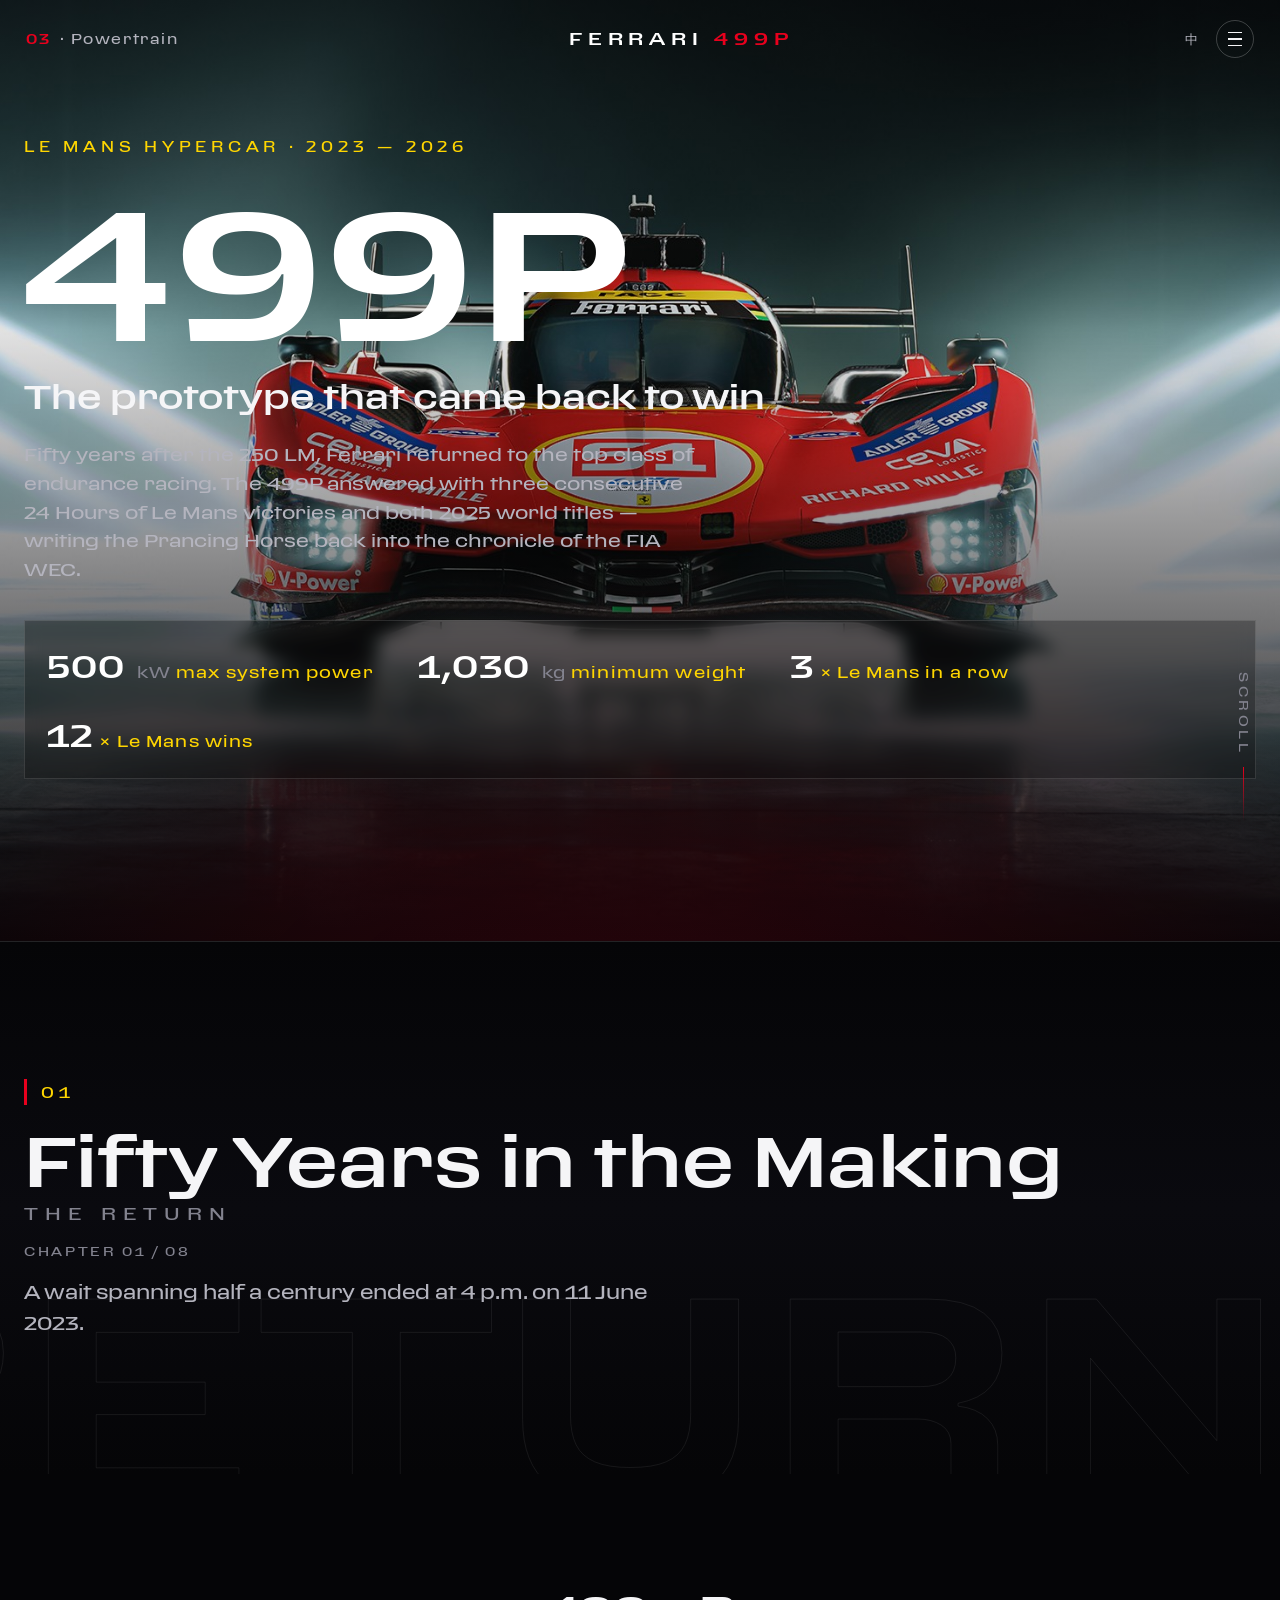
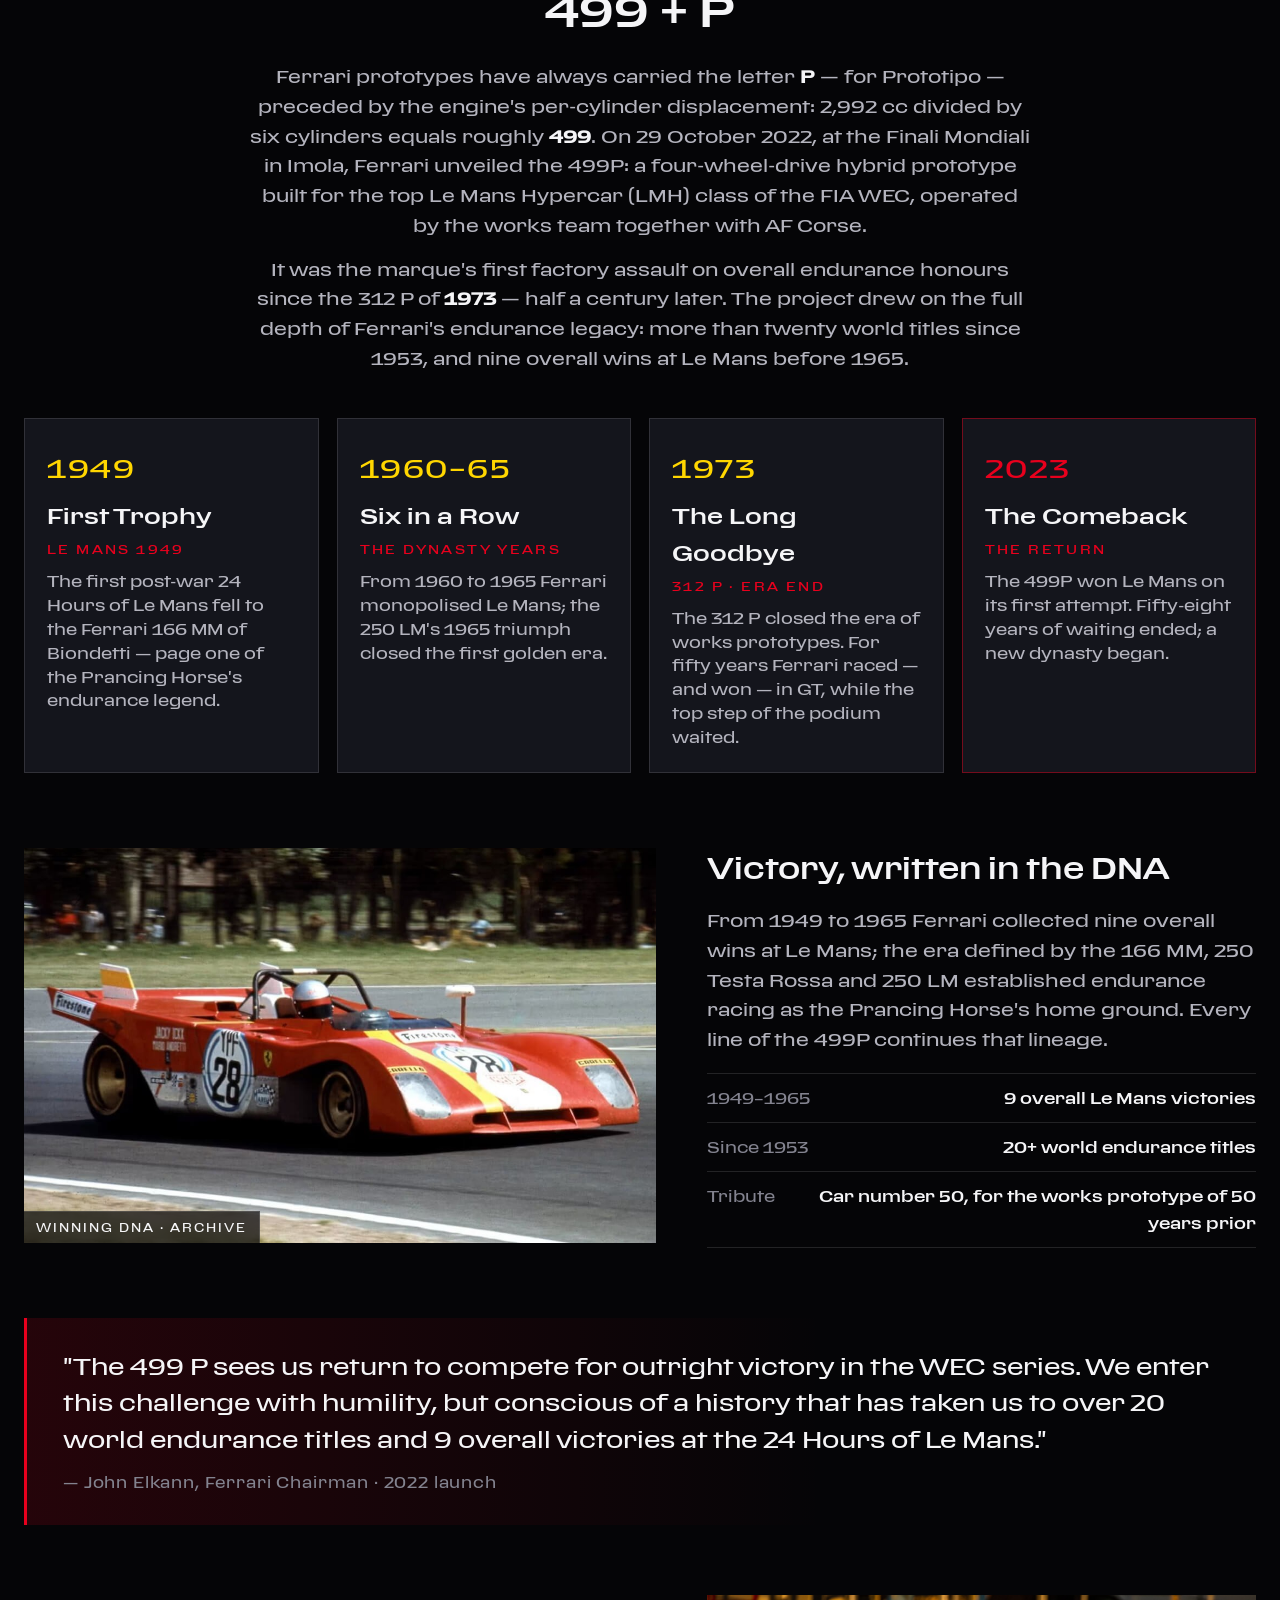
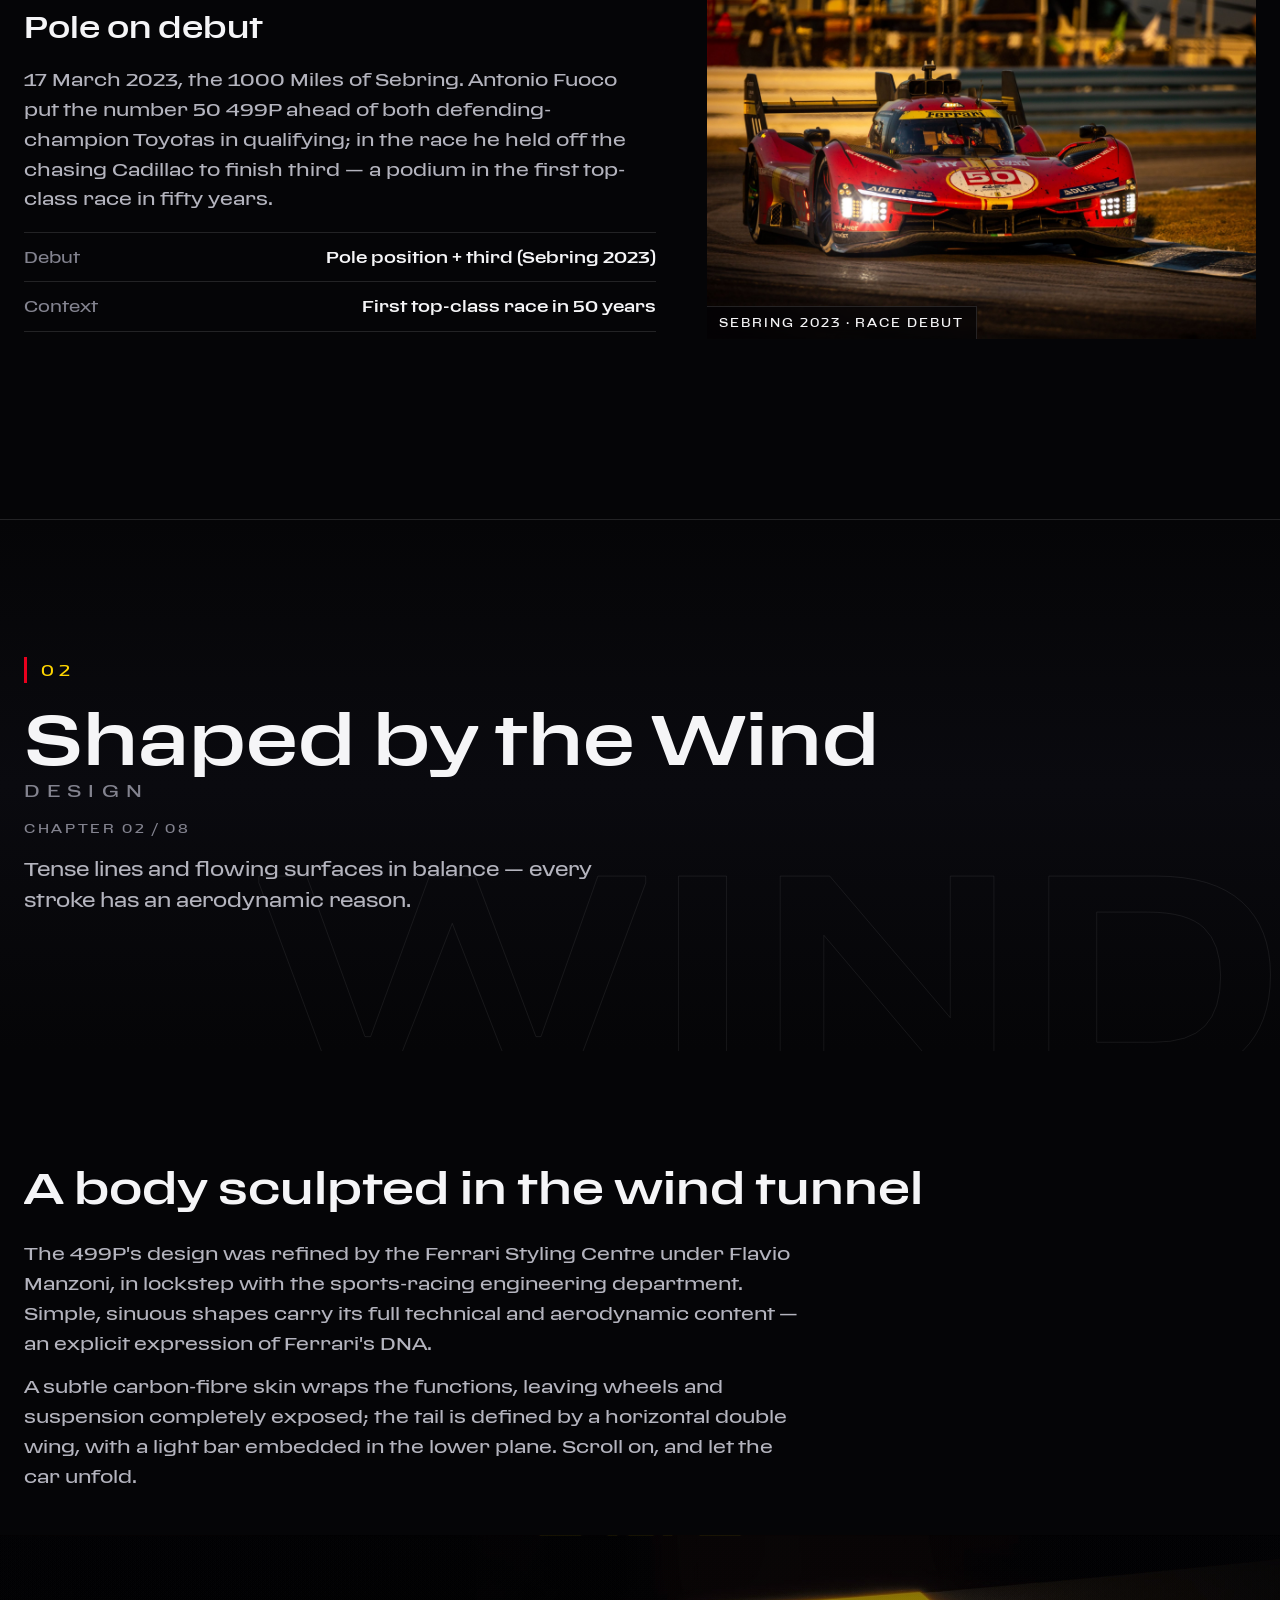
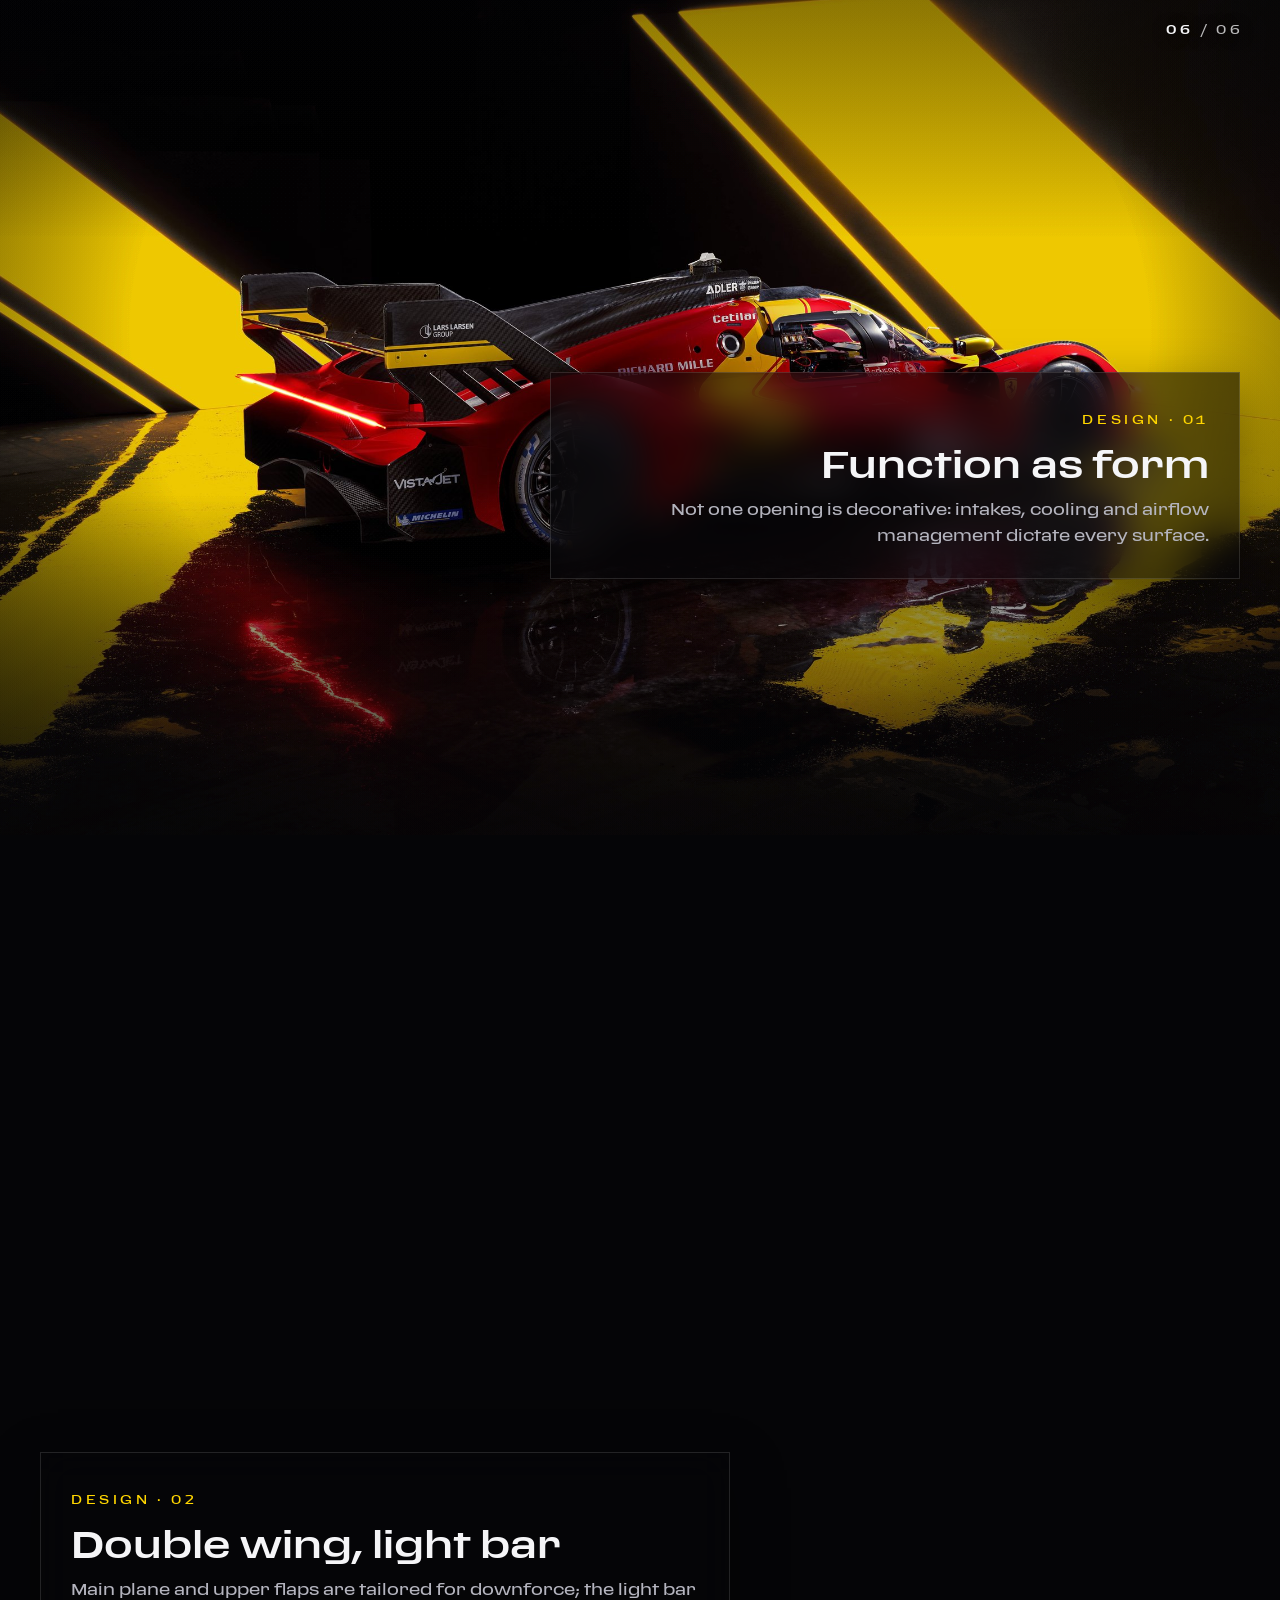
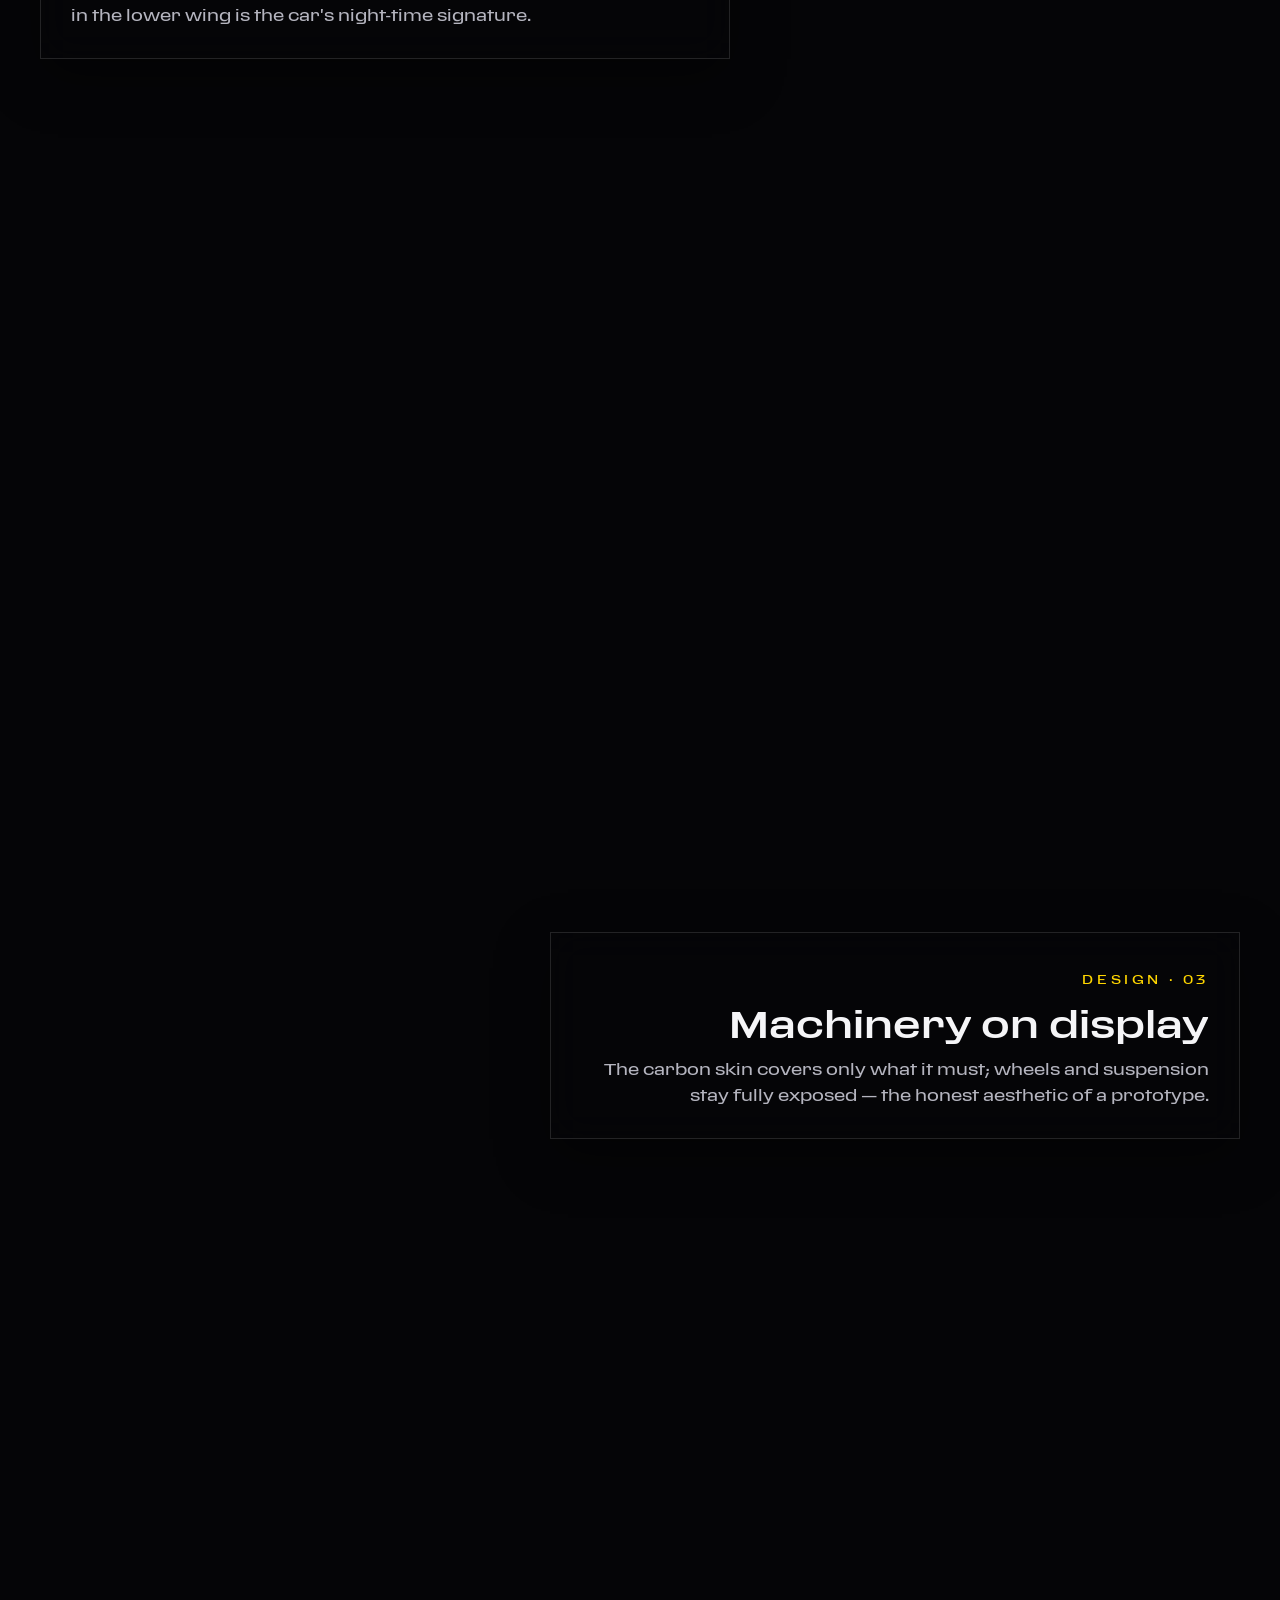
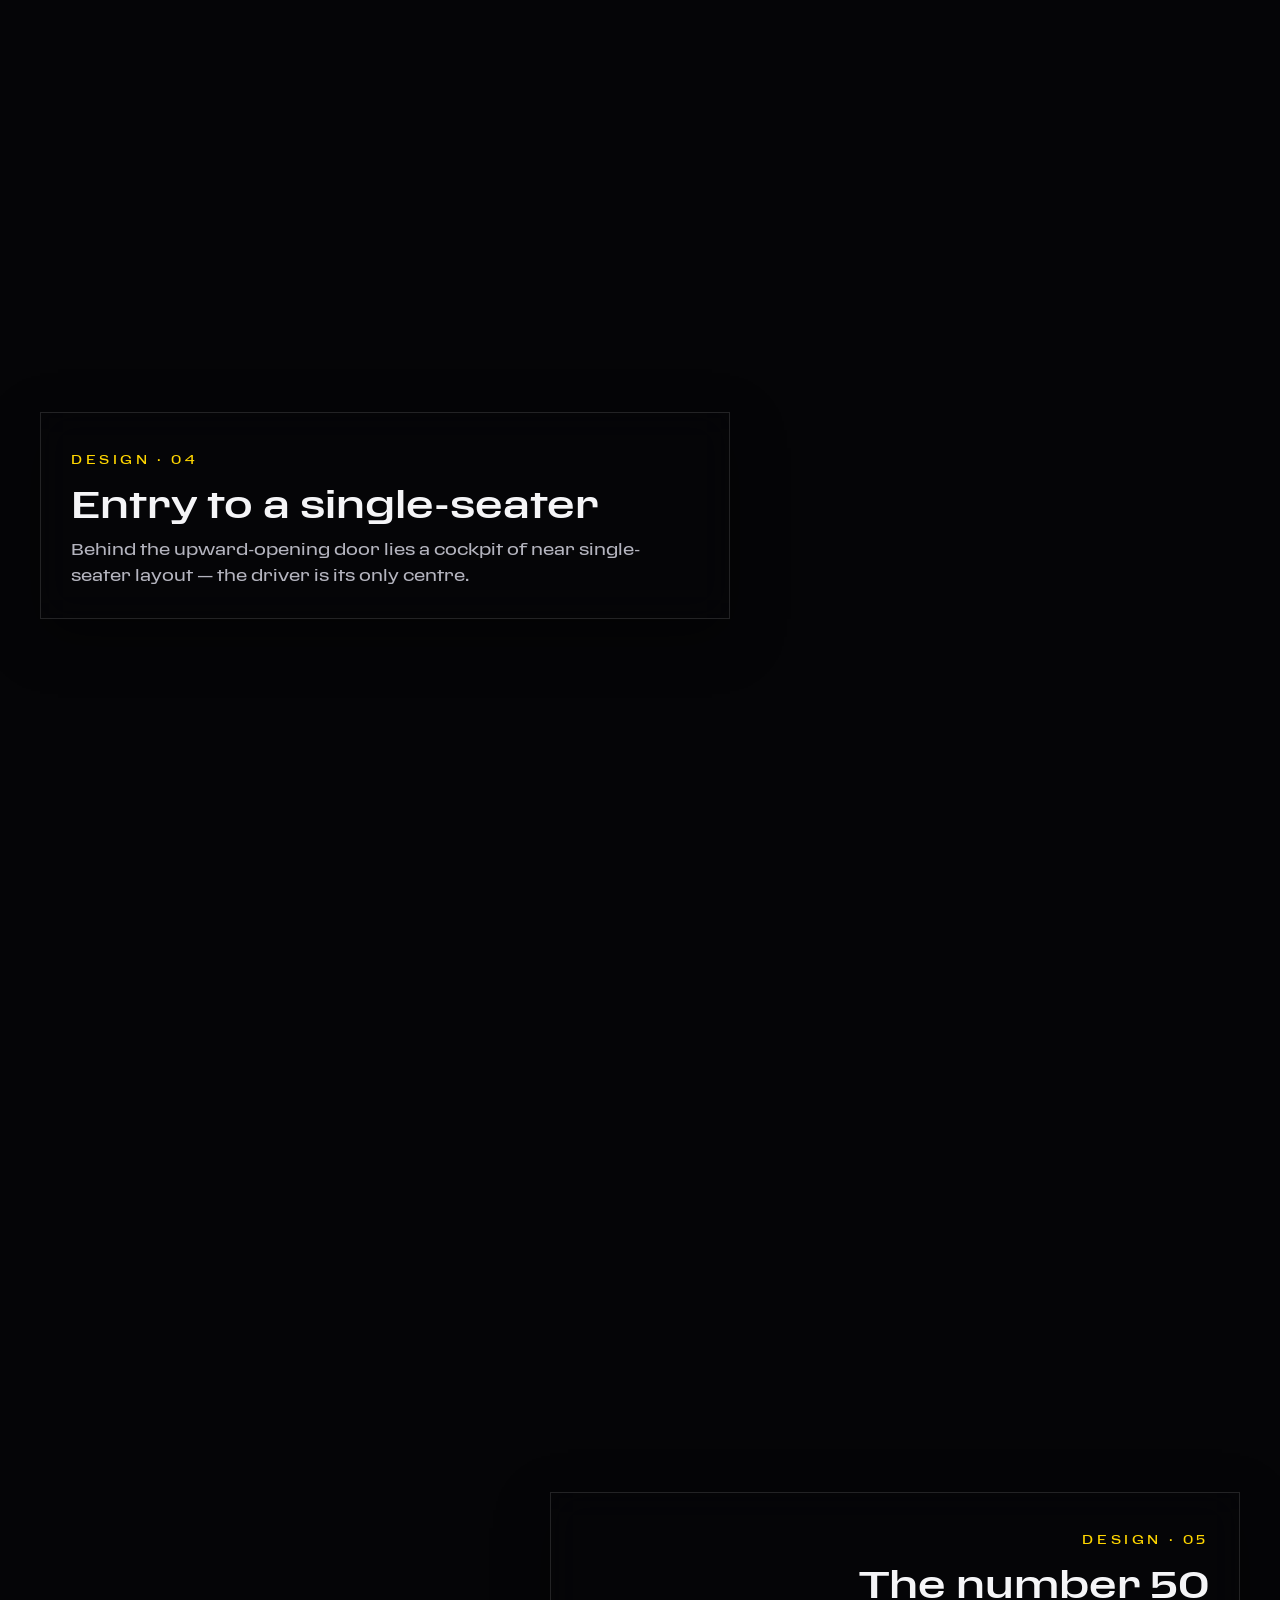
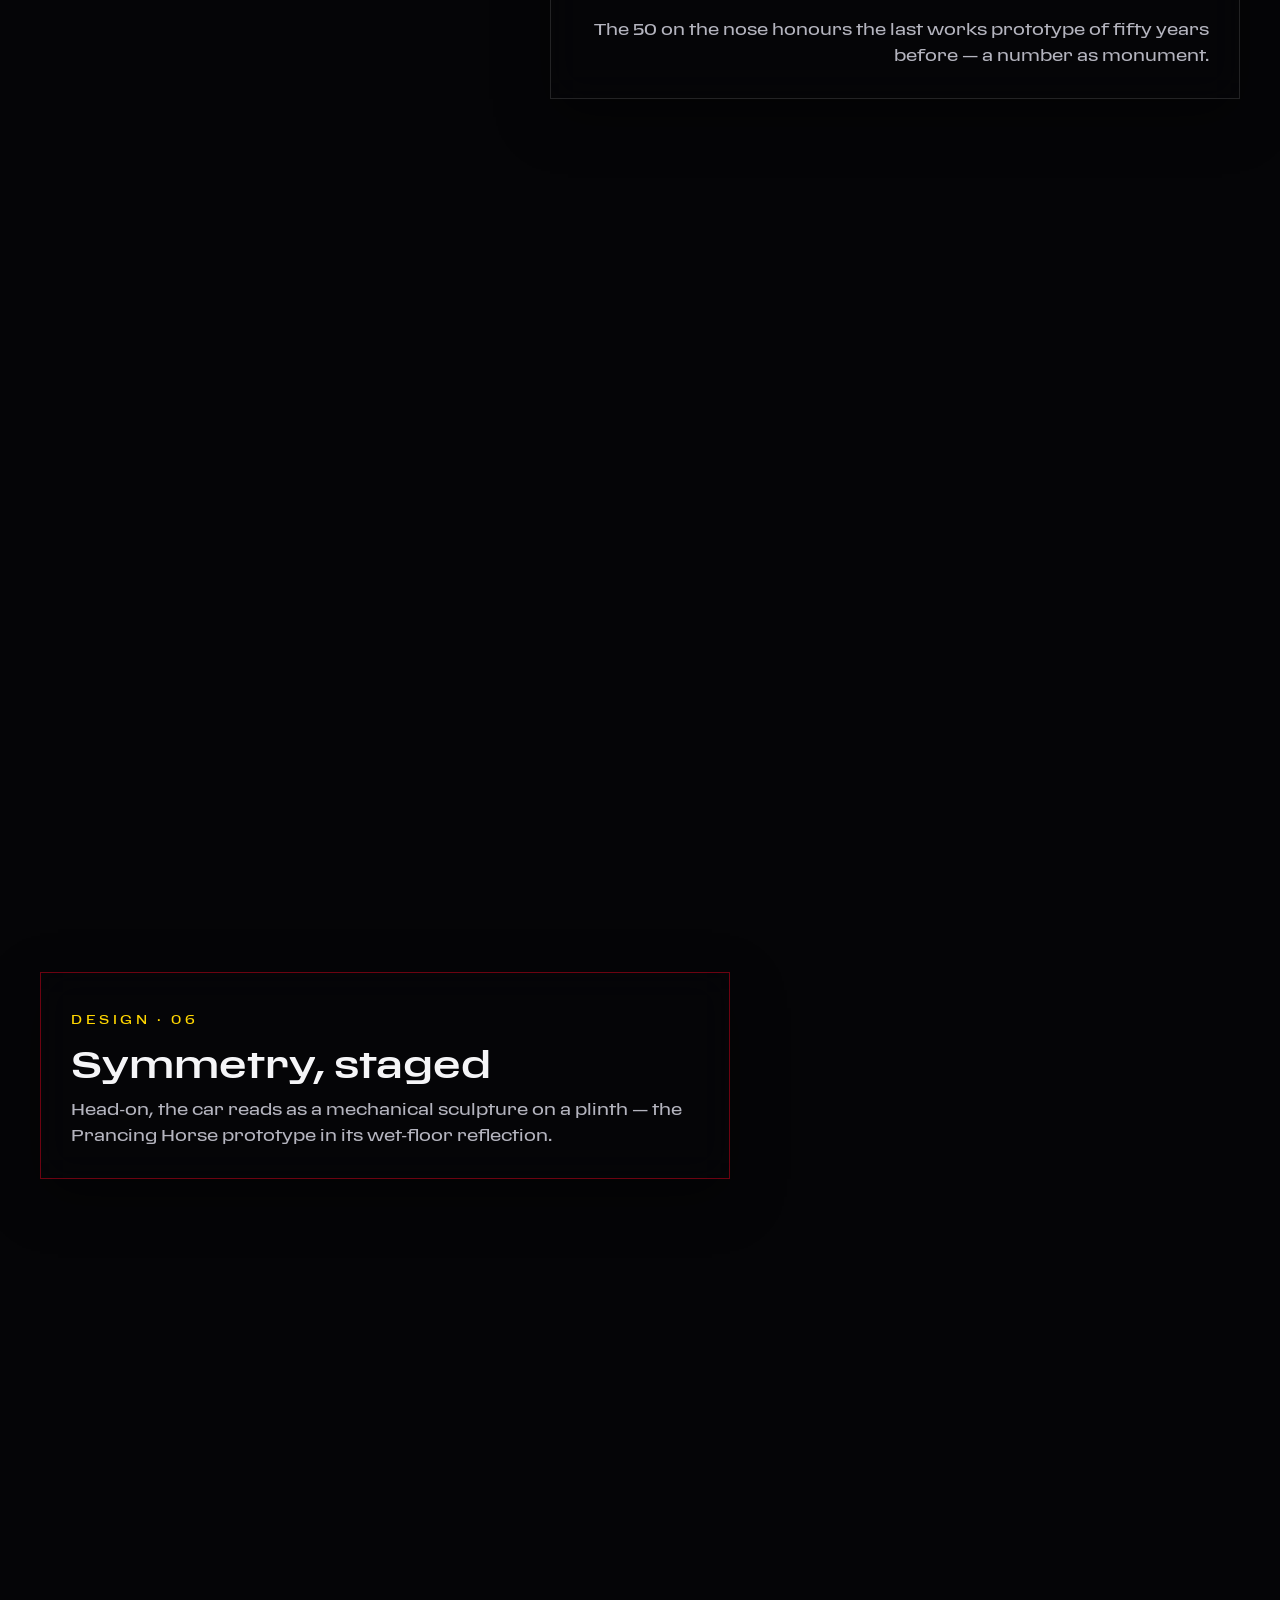
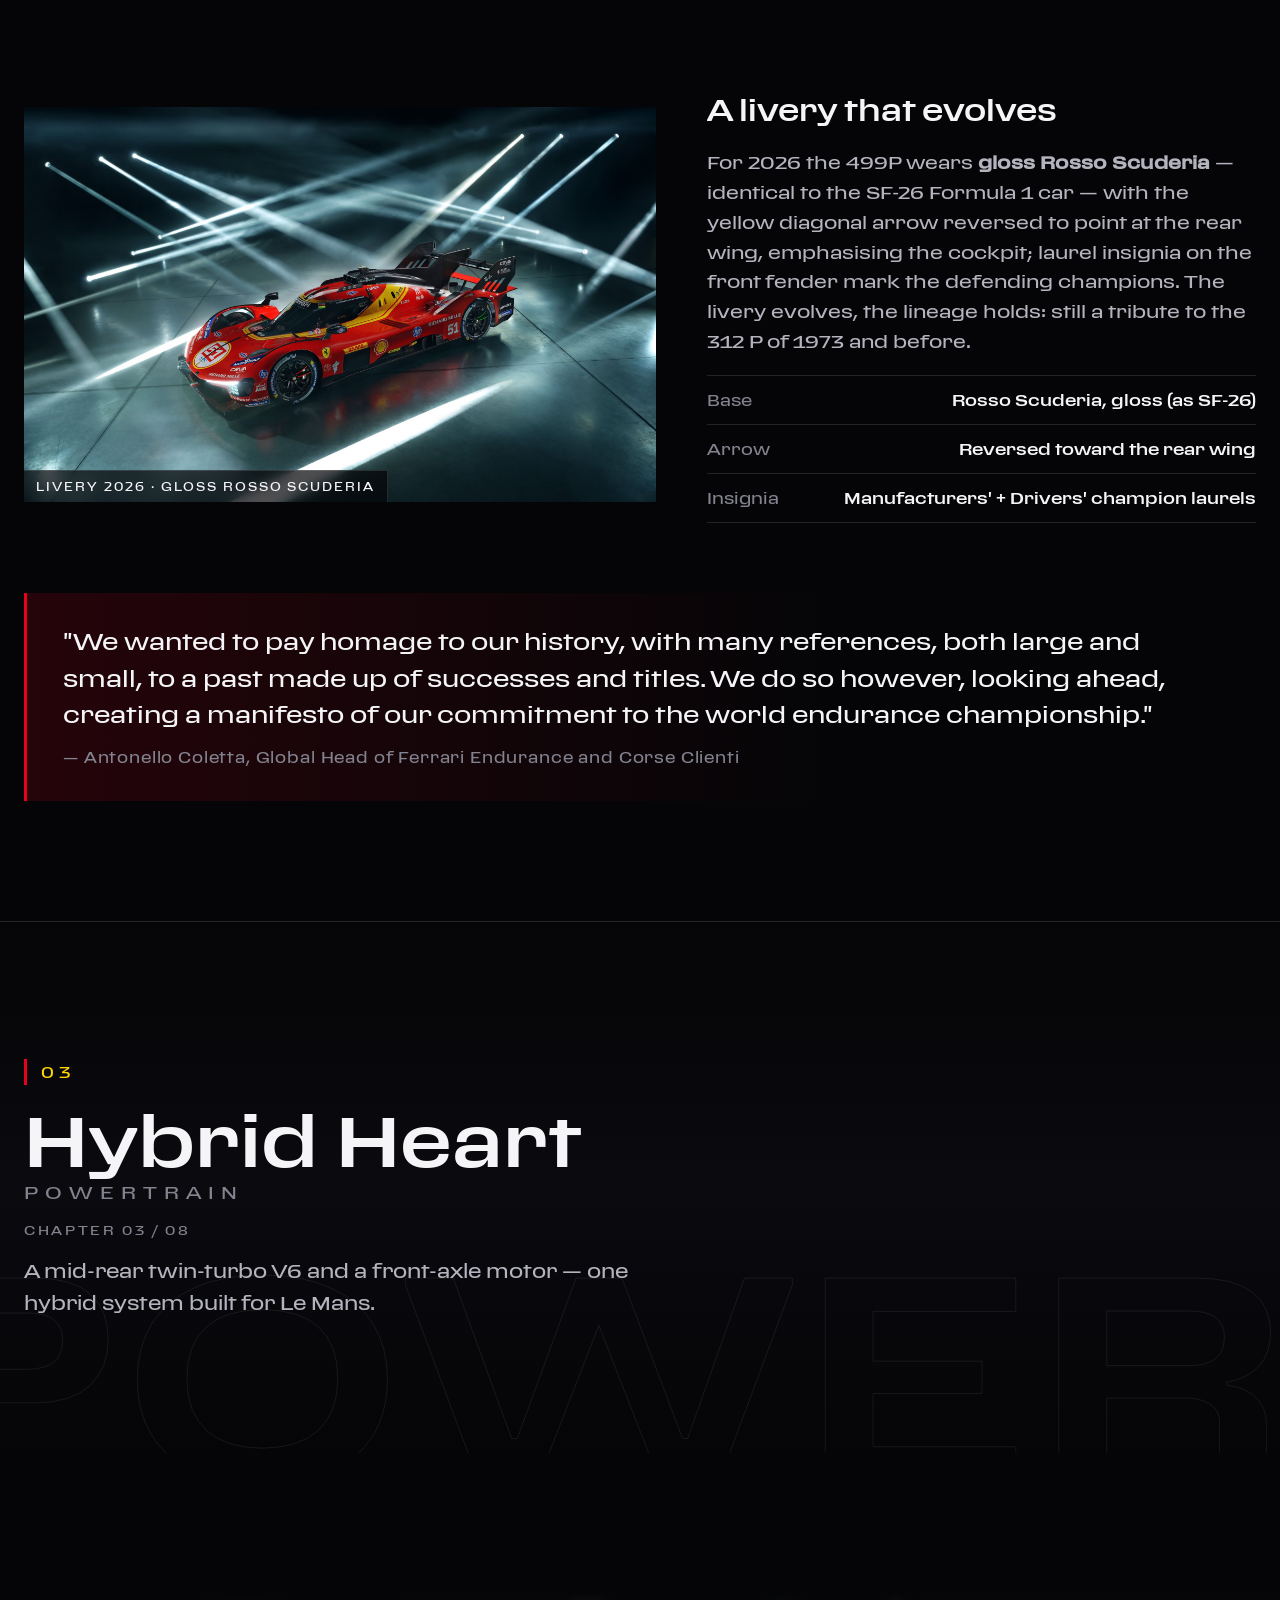
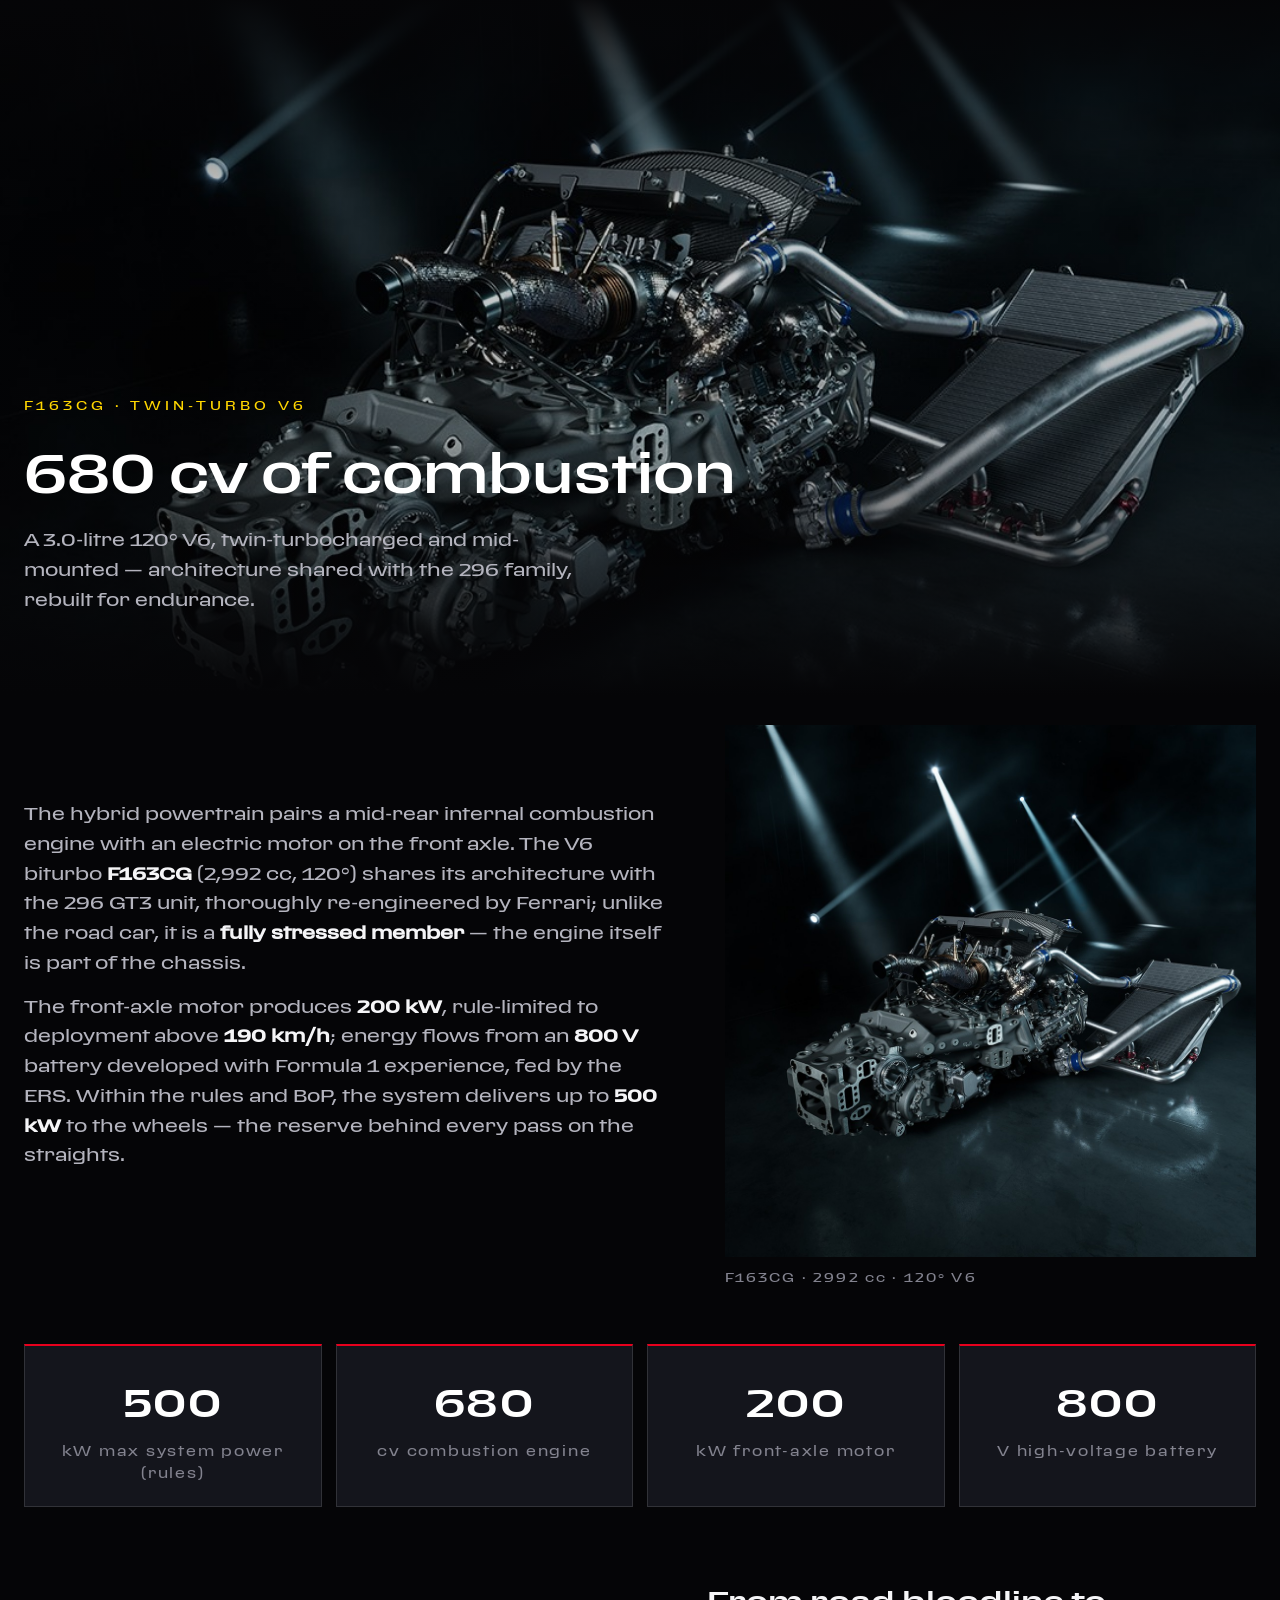
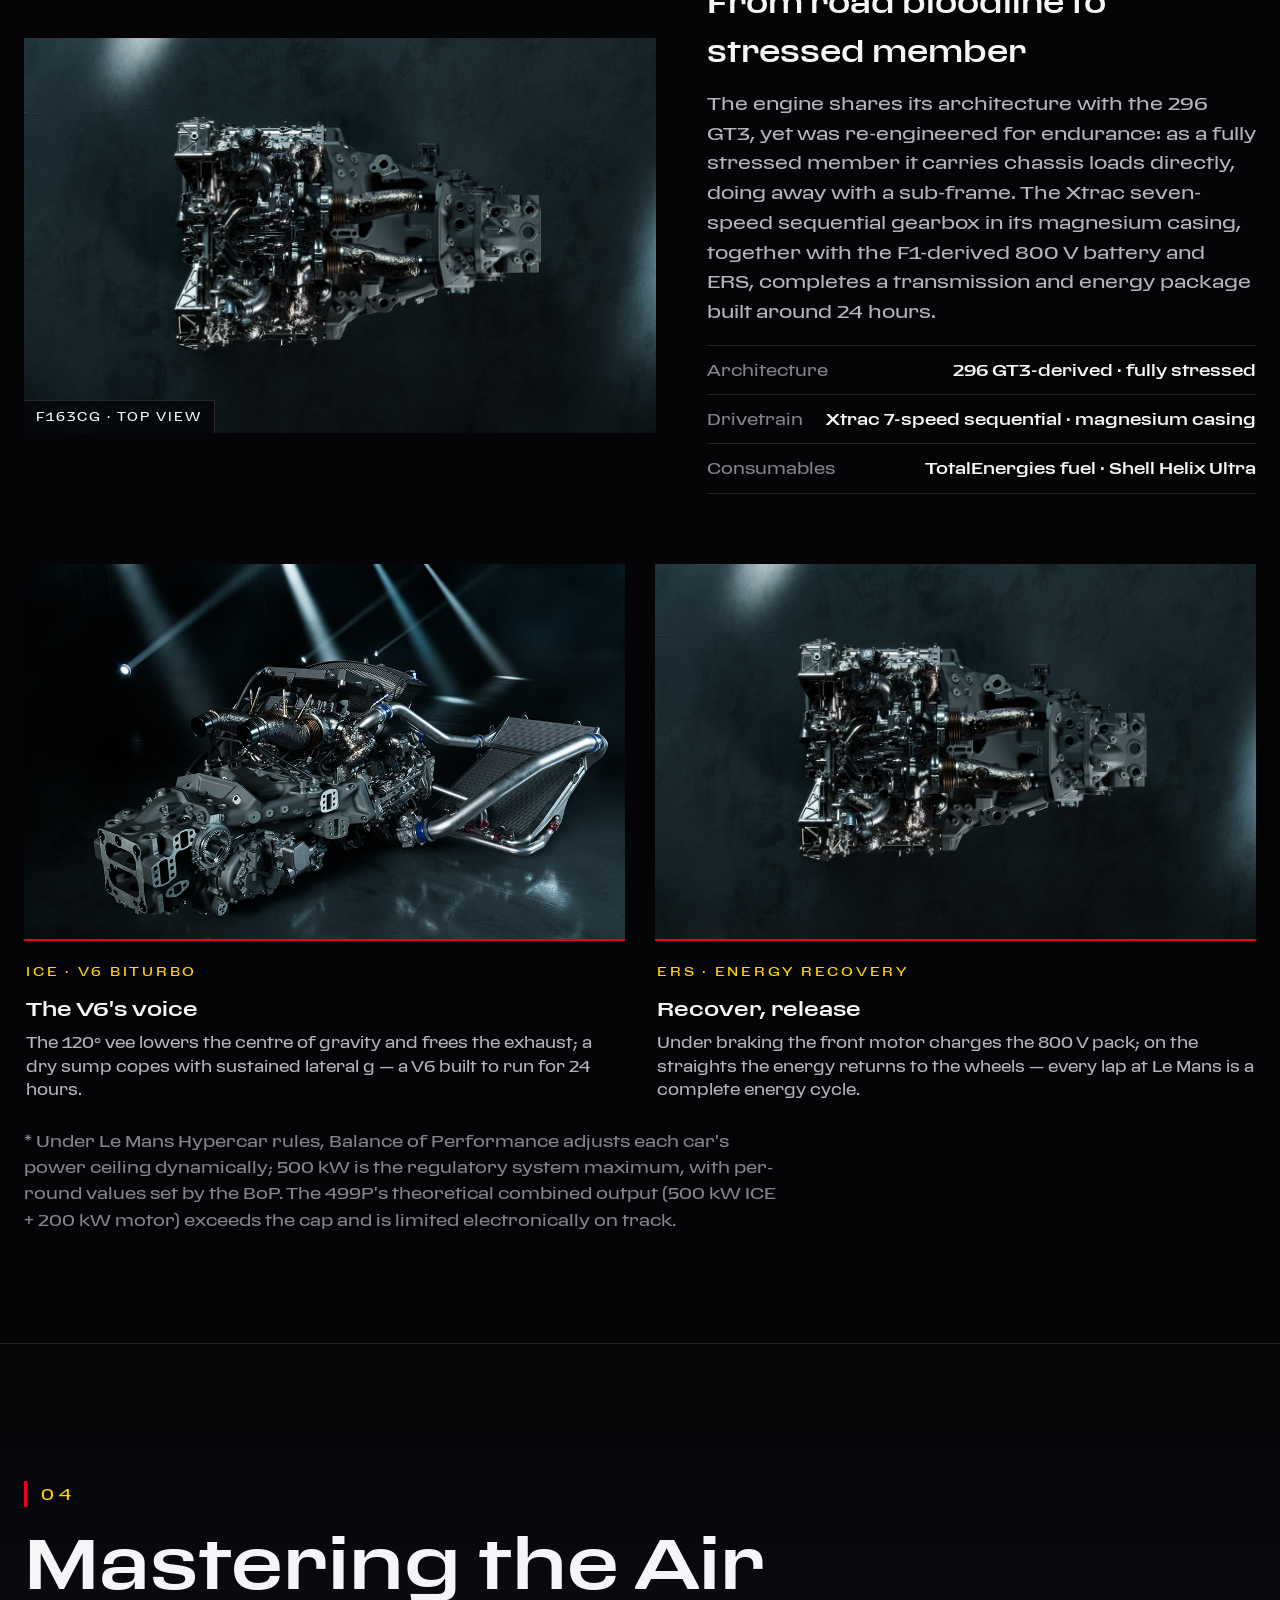
==== en.html @ 95c0cc58 "hero typography XL (title up to 224px, airier spacing), drop 49 unreferenced images, prune local tem" ====
<!DOCTYPE html>
<html lang="en">
<head>
<meta charset="UTF-8">
<meta name="viewport" content="width=device-width, initial-scale=1.0">
<title>Ferrari 499P · The Hypercar that came back to win</title>
<meta name="description" content="Ferrari 499P: the Le Mans Hypercar with a 500 kW hybrid V6, 1,030 kg minimum weight, three consecutive 24 Hours of Le Mans wins (2023–2025) and the 2025 Manufacturers' and Drivers' world titles. Content from ferrari.com and official press releases.">
<meta property="og:type" content="website">
<meta property="og:title" content="Ferrari 499P · The Hypercar that came back to win">
<meta property="og:description" content="Ferrari 499P: the Le Mans Hypercar. 500 kW hybrid, 1,030 kg, a return 50 years in the making.">
<meta property="og:image" content="img/hero-poster-2026-front.jpg">
<meta property="og:url" content="https://www.ferrari.com/en-EN/hypercar/ferrari-499p">
<meta name="twitter:card" content="summary_large_image">
<script src="js/lang-detect.js?v=9"></script>
<link rel="stylesheet" href="css/style.css?v=9">
<link rel="manifest" href="manifest.json">
<link rel="icon" type="image/png" href="img/favicon-32.png">
</head>
<body>

<div class="cursor" aria-hidden="true"><span></span></div>
<div class="glow" aria-hidden="true"></div>

<header class="nav" id="nav">
  <div class="nav__inner">
    <span class="nav__now mono" id="navNow">01 · Origin</span>
    <a class="nav__brand is-hidden" href="#hero">
      <span class="nav__brand-mark">FERRARI <span>499P</span></span>
    </a>
    <span class="nav__lang">
      <a class="lang-btn mono" href="index.html">中</a>
      <button class="nav__menu-btn mono" id="menuBtn" aria-label="Chapters" aria-expanded="false"><span class="nav__menu-icon"><i></i><i></i><i></i></span></button>
    </span>
  </div>
  <div class="nav__progress" aria-hidden="true"><i id="navBar"></i></div>
</header>

<div class="menu-overlay" id="menuOverlay" hidden>
  <nav class="menu-overlay__nav" aria-label="Chapters"></nav>
</div>

<div class="scroll-gauge" aria-hidden="true">
  <svg viewBox="0 0 44 44"><circle cx="22" cy="22" r="19"/><circle class="sg__bar" cx="22" cy="22" r="19"/></svg>
  <span class="sg__num mono">00</span>
</div>

<main>

<!-- ============ HERO ============ -->
<section class="hero" id="hero" data-num="00">
  <div class="hero__media">
    <video class="hero__video" muted loop playsinline preload="none"
           poster="img/hero-poster-2026-front.jpg">
      <source src="video/hero-cover.mp4" type="video/mp4">
    </video>
    <div class="hero__veil"></div>
  </div>
  <div class="hero__content">
    <p class="hero__kicker mono">LE MANS HYPERCAR · 2023 — 2026</p>
    <h1 class="hero__title">499P</h1>
    <p class="hero__sub">The prototype that came back to win</p>
    <p class="hero__desc">Fifty years after the 250 LM, Ferrari returned to the top class of endurance racing. The 499P answered with three consecutive 24 Hours of Le Mans victories and both 2025 world titles — writing the Prancing Horse back into the chronicle of the FIA WEC.</p>
    <div class="hero__specs mono">
      <span><b class="count" data-to="500">0</b> kW<i> max system power</i></span>
      <span><b class="count" data-to="1030">0</b> kg<i> minimum weight</i></span>
      <span><b class="count" data-to="3">0</b><i>× Le Mans in a row</i></span>
      <span><b class="count" data-to="12">0</b><i>× Le Mans wins</i></span>
    </div>
  </div>
  <div class="hero__scroll mono">SCROLL <span class="hero__line"></span></div>
</section>

<!-- ============ 01 ORIGIN ============ -->
<div class="chapter-break" data-ch="01"><span class="chapter-break__watermark" aria-hidden="true">RETURN</span><div class="wrap"><span class="cb__no mono">01</span><h2 class="cb__name">Fifty Years in the Making<span class="cb__en">THE RETURN</span></h2><span class="cb__meta mono">CHAPTER 01 / 08</span>
      <p class="cb__lead">A wait spanning half a century ended at 4 p.m. on 11 June 2023.</p></div></div>
<section class="story section" id="return" data-num="01">
  <div class="wrap">
    <h2 class="sec-title reveal sec-title--center">499 + P</h2>
    <div class="story__lead reveal story__lead--center">
      <p>Ferrari prototypes have always carried the letter <b>P</b> — for Prototipo — preceded by the engine's per-cylinder displacement: 2,992 cc divided by six cylinders equals roughly <b>499</b>. On 29 October 2022, at the Finali Mondiali in Imola, Ferrari unveiled the 499P: a four-wheel-drive hybrid prototype built for the top Le Mans Hypercar (LMH) class of the FIA WEC, operated by the works team together with AF Corse.</p>
      <p>It was the marque's first factory assault on overall endurance honours since the 312 P of <b>1973</b> — half a century later. The project drew on the full depth of Ferrari's endurance legacy: more than twenty world titles since 1953, and nine overall wins at Le Mans before 1965.</p>
    </div>
    <div class="heritage__row">
      <article class="hcard reveal">
        <div class="hcard__year mono">1949</div>
        <h3>First Trophy</h3>
        <p class="mono hcard__num">LE MANS 1949</p>
        <p>The first post-war 24 Hours of Le Mans fell to the Ferrari 166 MM of Biondetti — page one of the Prancing Horse's endurance legend.</p>
      </article>
      <article class="hcard reveal">
        <div class="hcard__year mono">1960–65</div>
        <h3>Six in a Row</h3>
        <p class="mono hcard__num">THE DYNASTY YEARS</p>
        <p>From 1960 to 1965 Ferrari monopolised Le Mans; the 250 LM's 1965 triumph closed the first golden era.</p>
      </article>
      <article class="hcard reveal">
        <div class="hcard__year mono">1973</div>
        <h3>The Long Goodbye</h3>
        <p class="mono hcard__num">312 P · ERA END</p>
        <p>The 312 P closed the era of works prototypes. For fifty years Ferrari raced — and won — in GT, while the top step of the podium waited.</p>
      </article>
      <article class="hcard hcard--now reveal">
        <div class="hcard__year mono">2023</div>
        <h3>The Comeback</h3>
        <p class="mono hcard__num">THE RETURN</p>
        <p>The 499P won Le Mans on its first attempt. Fifty-eight years of waiting ended; a new dynasty began.</p>
      </article>
    </div>
    <div class="media-row zoom reveal reveal--fade">
      <figure class="media-row__img reveal">
        <img src="img/cockpit-cassetto.jpg" srcset="img/m/cockpit-cassetto.jpg 720w, img/cockpit-cassetto.jpg 1159w" sizes="(max-width: 980px) 100vw, 2400px" alt="Historic Ferrari prototype racing on track" loading="lazy">
        <figcaption class="mono">WINNING DNA · ARCHIVE</figcaption>
      </figure>
      <div class="media-row__text reveal">
        <h3>Victory, written in the DNA</h3>
        <p>From 1949 to 1965 Ferrari collected nine overall wins at Le Mans; the era defined by the 166 MM, 250 Testa Rossa and 250 LM established endurance racing as the Prancing Horse's home ground. Every line of the 499P continues that lineage.</p>
        <ul>
          <li><span>1949–1965</span><b>9 overall Le Mans victories</b></li>
          <li><span>Since 1953</span><b>20+ world endurance titles</b></li>
          <li><span>Tribute</span><b>Car number 50, for the works prototype of 50 years prior</b></li>
        </ul>
      </div>
    </div>
    <blockquote class="quote reveal">
      <p>"The 499 P sees us return to compete for outright victory in the WEC series. We enter this challenge with humility, but conscious of a history that has taken us to over 20 world endurance titles and 9 overall victories at the 24 Hours of Le Mans."</p>
      <footer>— John Elkann, Ferrari Chairman · 2022 launch
      </footer>
    </blockquote>
    <div class="media-row media-row--rev zoom reveal reveal--fade">
      <figure class="media-row__img reveal">
        <img src="img/sebring23-race.jpg" srcset="img/m/sebring23-race.jpg 720w, img/sebring23-race.jpg 2400w" sizes="(max-width: 980px) 100vw, 2400px" alt="499P racing at the 2023 1000 Miles of Sebring" loading="lazy">
        <figcaption class="mono">SEBRING 2023 · RACE DEBUT</figcaption>
      </figure>
      <div class="media-row__text reveal">
        <h3>Pole on debut</h3>
        <p>17 March 2023, the 1000 Miles of Sebring. Antonio Fuoco put the number 50 499P ahead of both defending-champion Toyotas in qualifying; in the race he held off the chasing Cadillac to finish third — a podium in the first top-class race in fifty years.</p>
        <ul>
          <li><span>Debut</span><b>Pole position + third (Sebring 2023)</b></li>
          <li><span>Context</span><b>First top-class race in 50 years</b></li>
        </ul>
      </div>
    </div>
  </div>
</section>

<!-- ============ 02 DESIGN ============ -->
<div class="chapter-break" data-ch="02"><span class="chapter-break__watermark" aria-hidden="true">WIND</span><div class="wrap"><span class="cb__no mono">02</span><h2 class="cb__name">Shaped by the Wind<span class="cb__en">DESIGN</span></h2><span class="cb__meta mono">CHAPTER 02 / 08</span>
      <p class="cb__lead">Tense lines and flowing surfaces in balance — every stroke has an aerodynamic reason.</p></div></div>
<section class="design section" id="design" data-num="02">
  <div class="wrap">
    <h2 class="sec-title reveal">A body sculpted in the wind tunnel</h2>
    <div class="story__lead reveal">
      <p>The 499P's design was refined by the Ferrari Styling Centre under Flavio Manzoni, in lockstep with the sports-racing engineering department. Simple, sinuous shapes carry its full technical and aerodynamic content — an explicit expression of Ferrari's DNA.</p>
      <p>A subtle carbon-fibre skin wraps the functions, leaving wheels and suspension completely exposed; the tail is defined by a horizontal double wing, with a light bar embedded in the lower plane. Scroll on, and let the car unfold.</p>
    </div>
      </div>

  <div class="cgallery" id="cgallery">
    <div class="cgallery__texts">
      <div class="cg-text cg-text--right">
        <div class="cg-text__card is-on">

          <span class="cg-text__no mono">DESIGN · 01</span>
          <h3>Function as form</h3>
          <p>Not one opening is decorative: intakes, cooling and airflow management dictate every surface.</p>
        </div>
      </div>
      <div class="cg-text cg-text--left">
        <div class="cg-text__card">

          <span class="cg-text__no mono">DESIGN · 02</span>
          <h3>Double wing, light bar</h3>
          <p>Main plane and upper flaps are tailored for downforce; the light bar in the lower wing is the car's night-time signature.</p>
        </div>
      </div>
      <div class="cg-text cg-text--right">
        <div class="cg-text__card">

          <span class="cg-text__no mono">DESIGN · 03</span>
          <h3>Machinery on display</h3>
          <p>The carbon skin covers only what it must; wheels and suspension stay fully exposed — the honest aesthetic of a prototype.</p>
        </div>
      </div>
      <div class="cg-text cg-text--left">
        <div class="cg-text__card">

          <span class="cg-text__no mono">DESIGN · 04</span>
          <h3>Entry to a single-seater</h3>
          <p>Behind the upward-opening door lies a cockpit of near single-seater layout — the driver is its only centre.</p>
        </div>
      </div>
      <div class="cg-text cg-text--right">
        <div class="cg-text__card">

          <span class="cg-text__no mono">DESIGN · 05</span>
          <h3>The number 50</h3>
          <p>The 50 on the nose honours the last works prototype of fifty years before — a number as monument.</p>
        </div>
      </div>
      <div class="cg-text cg-text--left">
        <div class="cg-text__card">

          <span class="cg-text__no mono">DESIGN · 06</span>
          <h3>Symmetry, staged</h3>
          <p>Head-on, the car reads as a mechanical sculpture on a plinth — the Prancing Horse prototype in its wet-floor reflection.</p>
        </div>
      </div>
    </div>
    <div class="cgallery__media">
      <div class="cg-sticky">
        <span class="cgallery__count mono"><b id="cgCount">01</b> / 06</span>
        <div class="cg-image">
          <img src="img/launch-34front.jpg" srcset="img/m/launch-34front.jpg 720w, img/launch-34front.jpg 2400w" sizes="(max-width: 980px) 100vw, 2400px" alt="499P front three-quarter official image" loading="lazy">
          <div class="cg-image__veil"></div>
          <div class="cg-image__veil2"></div>
        </div>
        <div class="cg-image">
          <img src="img/launch-rear34.jpg" srcset="img/m/launch-rear34.jpg 720w, img/launch-rear34.jpg 2400w" sizes="(max-width: 980px) 100vw, 2400px" alt="499P tail and double wing" loading="lazy">
          <div class="cg-image__veil"></div>
          <div class="cg-image__veil2"></div>
        </div>
        <div class="cg-image">
          <img src="img/launch-rear34-left.jpg" srcset="img/m/launch-rear34-left.jpg 720w, img/launch-rear34-left.jpg 2400w" sizes="(max-width: 980px) 100vw, 2400px" alt="499P rear aerodynamics and exposed suspension" loading="lazy">
          <div class="cg-image__veil"></div>
          <div class="cg-image__veil2"></div>
        </div>
        <div class="cg-image">
          <img src="img/launch-door-open.jpg" srcset="img/m/launch-door-open.jpg 720w, img/launch-door-open.jpg 2400w" sizes="(max-width: 980px) 100vw, 2400px" alt="499P cockpit entry with door open" loading="lazy">
          <div class="cg-image__veil"></div>
          <div class="cg-image__veil2"></div>
        </div>
        <div class="cg-image">
          <img src="img/launch-nose-50.jpg" srcset="img/m/launch-nose-50.jpg 720w, img/launch-nose-50.jpg 2400w" sizes="(max-width: 980px) 100vw, 2400px" alt="499P nose with number 50" loading="lazy">
          <div class="cg-image__veil"></div>
          <div class="cg-image__veil2"></div>
        </div>
        <div class="cg-image">
          <img src="img/launch-front.jpg" srcset="img/m/launch-front.jpg 720w, img/launch-front.jpg 2400w" sizes="(max-width: 980px) 100vw, 2400px" alt="499P symmetrical front view" loading="lazy">
          <div class="cg-image__veil"></div>
          <div class="cg-image__veil2"></div>
        </div>
      </div>
    </div>
  </div>

  <div class="wrap">
    <div class="media-row zoom reveal reveal--fade">
      <figure class="media-row__img reveal">
        <img src="img/livery-2026-high-51.jpg" srcset="img/m/livery-2026-high-51.jpg 720w, img/livery-2026-high-51.jpg 2400w" sizes="(max-width: 980px) 100vw, 2400px" alt="2026 season 499P number 51 livery" loading="lazy">
        <figcaption class="mono">LIVERY 2026 · GLOSS ROSSO SCUDERIA</figcaption>
      </figure>
      <div class="media-row__text reveal">
        <h3>A livery that evolves</h3>
        <p>For 2026 the 499P wears <b>gloss Rosso Scuderia</b> — identical to the SF-26 Formula 1 car — with the yellow diagonal arrow reversed to point at the rear wing, emphasising the cockpit; laurel insignia on the front fender mark the defending champions. The livery evolves, the lineage holds: still a tribute to the 312 P of 1973 and before.</p>
        <ul>
          <li><span>Base</span><b>Rosso Scuderia, gloss (as SF-26)</b></li>
          <li><span>Arrow</span><b>Reversed toward the rear wing</b></li>
          <li><span>Insignia</span><b>Manufacturers' + Drivers' champion laurels</b></li>
        </ul>
      </div>
    </div>
    <blockquote class="quote reveal">
      <p>"We wanted to pay homage to our history, with many references, both large and small, to a past made up of successes and titles. We do so however, looking ahead, creating a manifesto of our commitment to the world endurance championship."</p>
      <footer>— Antonello Coletta, Global Head of Ferrari Endurance and Corse Clienti
      </footer>
    </blockquote>
  </div>
</section>

<!-- ============ 03 POWERTRAIN ============ -->
<div class="chapter-break" data-ch="03"><span class="chapter-break__watermark" aria-hidden="true">POWER</span><div class="wrap"><span class="cb__no mono">03</span><h2 class="cb__name">Hybrid Heart<span class="cb__en">POWERTRAIN</span></h2><span class="cb__meta mono">CHAPTER 03 / 08</span>
      <p class="cb__lead">A mid-rear twin-turbo V6 and a front-axle motor — one hybrid system built for Le Mans.</p></div></div>
<section class="powertrain section" id="powertrain" data-num="03">
  <div class="vsection" id="vengine">
    <video class="vsection__video" muted loop playsinline preload="none" poster="img/engine-34.jpg">
      <source src="video/engine-intro.mp4" type="video/mp4">
    </video>
    <div class="vsection__veil"></div>
    <div class="vsection__content">
      <p class="vsection__kicker mono">F163CG · TWIN-TURBO V6</p>
      <h3 class="vsection__title">680 cv of combustion</h3>
      <p class="vsection__text">A 3.0-litre 120° V6, twin-turbocharged and mid-mounted — architecture shared with the 296 family, rebuilt for endurance.</p>
    </div>
  </div>
  <div class="wrap">
    <div class="lead-grid">
      <div class="story__lead reveal reveal--left">
        <p>The hybrid powertrain pairs a mid-rear internal combustion engine with an electric motor on the front axle. The V6 biturbo <b>F163CG</b> (2,992 cc, 120°) shares its architecture with the 296 GT3 unit, thoroughly re-engineered by Ferrari; unlike the road car, it is a <b>fully stressed member</b> — the engine itself is part of the chassis.</p>
        <p>The front-axle motor produces <b>200 kW</b>, rule-limited to deployment above <b>190 km/h</b>; energy flows from an <b>800 V</b> battery developed with Formula 1 experience, fed by the ERS. Within the rules and BoP, the system delivers up to <b>500 kW</b> to the wheels — the reserve behind every pass on the straights.</p>
      </div>
      <figure class="lead-grid__img reveal reveal--right">
        <img src="img/engine-34.jpg" srcset="img/m/engine-34.jpg 720w, img/engine-34.jpg 1080w" sizes="(max-width: 980px) 100vw, 2400px" alt="499P V6 biturbo powertrain" loading="lazy">
        <figcaption class="mono">F163CG · 2992 cc · 120° V6</figcaption>
      </figure>
    </div>
    <div class="bigstats reveal">
      <div class="bigstats__item"><b class="mono">500</b><span class="mono">kW max system power (rules)</span></div>
      <div class="bigstats__item"><b class="mono">680</b><span class="mono">cv combustion engine</span></div>
      <div class="bigstats__item"><b class="mono">200</b><span class="mono">kW front-axle motor</span></div>
      <div class="bigstats__item"><b class="mono">800</b><span class="mono">V high-voltage battery</span></div>
    </div>
    <div class="media-row zoom reveal reveal--fade">
      <figure class="media-row__img reveal">
        <img src="img/engine-top.jpg" srcset="img/m/engine-top.jpg 720w, img/engine-top.jpg 1274w" sizes="(max-width: 980px) 100vw, 2400px" alt="499P engine top view" loading="lazy">
        <figcaption class="mono">F163CG · TOP VIEW</figcaption>
      </figure>
      <div class="media-row__text reveal">
        <h3>From road bloodline to stressed member</h3>
        <p>The engine shares its architecture with the 296 GT3, yet was re-engineered for endurance: as a fully stressed member it carries chassis loads directly, doing away with a sub-frame. The Xtrac seven-speed sequential gearbox in its magnesium casing, together with the F1-derived 800 V battery and ERS, completes a transmission and energy package built around 24 hours.</p>
        <ul>
          <li><span>Architecture</span><b>296 GT3-derived · fully stressed</b></li>
          <li><span>Drivetrain</span><b>Xtrac 7-speed sequential · magnesium casing</b></li>
          <li><span>Consumables</span><b>TotalEnergies fuel · Shell Helix Ultra</b></li>
        </ul>
      </div>
    </div>
    <div class="vcards vcards--two">
      <article class="vcard reveal">
        <div class="vcard__media">
          <video autoplay muted loop playsinline preload="metadata" poster="img/engine-34.jpg">
            <source src="video/engine-card.mp4" type="video/mp4">
          </video>
        </div>
        <div class="vcard__cap">
          <span class="k mono">ICE · V6 BITURBO</span>
          <h3>The V6's voice</h3>
          <p>The 120° vee lowers the centre of gravity and frees the exhaust; a dry sump copes with sustained lateral g — a V6 built to run for 24 hours.</p>
        </div>
      </article>
      <article class="vcard reveal">
        <div class="vcard__media">
          <video autoplay muted loop playsinline preload="metadata" poster="img/engine-top.jpg">
            <source src="video/ers-card.mp4" type="video/mp4">
          </video>
        </div>
        <div class="vcard__cap">
          <span class="k mono">ERS · ENERGY RECOVERY</span>
          <h3>Recover, release</h3>
          <p>Under braking the front motor charges the 800 V pack; on the straights the energy returns to the wheels — every lap at Le Mans is a complete energy cycle.</p>
        </div>
      </article>
    </div>
    <p class="story__note reveal">* Under Le Mans Hypercar rules, Balance of Performance adjusts each car's power ceiling dynamically; 500 kW is the regulatory system maximum, with per-round values set by the BoP. The 499P's theoretical combined output (500 kW ICE + 200 kW motor) exceeds the cap and is limited electronically on track.</p>
  </div>
</section>

<!-- ============ 04 AERODYNAMICS & CHASSIS ============ -->
<div class="chapter-break" data-ch="04"><span class="chapter-break__watermark" aria-hidden="true">AERO</span><div class="wrap"><span class="cb__no mono">04</span><h2 class="cb__name">Mastering the Air<span class="cb__en">AERODYNAMICS &amp; CHASSIS</span></h2><span class="cb__meta mono">CHAPTER 04 / 08</span>
      <p class="cb__lead">Drag the bodywork through six official angles — each surface the result of a negotiation with the air.</p></div></div>
<section class="aero section" id="aero" data-num="04">
  <div class="wrap">
    <h2 class="sec-title reveal">The 499P in six angles</h2>
    <div class="story__lead reveal">
      <p>Within the LMH rules Ferrari chose no LMDh-style standard parts — the aerodynamics were designed from scratch. Six official studio images cover the front, profile and tail; drag the bodywork to examine how each surface manages the airflow.</p>
    </div>
    <div class="rotator" id="rotator">
      <div class="rotator__stage" id="rotStage">
        <img data-rot src="img/launch-front.jpg" srcset="img/m/launch-front.jpg 720w, img/launch-front.jpg 2400w" sizes="(max-width: 980px) 100vw, 2400px" alt="499P front view" class="is-active" loading="lazy">
        <img data-rot src="img/launch-34front.jpg" srcset="img/m/launch-34front.jpg 720w, img/launch-34front.jpg 2400w" sizes="(max-width: 980px) 100vw, 2400px" alt="499P front three-quarter" loading="lazy">
        <img data-rot src="img/launch-profile.jpg" srcset="img/m/launch-profile.jpg 720w, img/launch-profile.jpg 2400w" sizes="(max-width: 980px) 100vw, 2400px" alt="499P pure side profile" loading="lazy">
        <img data-rot src="img/launch-side.jpg" srcset="img/m/launch-side.jpg 720w, img/launch-side.jpg 2400w" sizes="(max-width: 980px) 100vw, 2400px" alt="499P side, low angle" loading="lazy">
        <img data-rot src="img/launch-rear34.jpg" srcset="img/m/launch-rear34.jpg 720w, img/launch-rear34.jpg 2400w" sizes="(max-width: 980px) 100vw, 2400px" alt="499P rear three-quarter" loading="lazy">
        <img data-rot src="img/launch-rear34-left.jpg" srcset="img/m/launch-rear34-left.jpg 720w, img/launch-rear34-left.jpg 2400w" sizes="(max-width: 980px) 100vw, 2400px" alt="499P rear left" loading="lazy">
        <div class="rotator__hud mono"><span class="rotator__hint">◂ DRAG TO ROTATE ▸</span><b id="rotDeg">0°</b></div>
        <div class="rotator__dots" id="rotDots" aria-hidden="true"><i class="is-active"></i><i></i><i></i><i></i><i></i><i></i></div>
      </div>
      <div class="rotator__scale" id="rotScale" aria-hidden="true"><i class="is-active" style="left:0%"></i><i style="left:20%"></i><i style="left:40%"></i><i style="left:60%"></i><i style="left:80%"></i><i style="left:100%"></i></div>
      <p class="rotator__caption mono">6 ANGLES · OFFICIAL STUDIO SERIES · 2022</p>
    </div>
  </div>
  <div class="vsection" id="vaero">
    <video class="vsection__video" muted loop playsinline preload="none" poster="img/launch-rear34-left.jpg">
      <source src="video/aero-triplano.mp4" type="video/mp4">
    </video>
    <div class="vsection__veil"></div>
    <div class="vsection__content">
      <p class="vsection__kicker mono">TRIPLANO · THREE-PLANE WING</p>
      <h3 class="vsection__title">The answer at the tail</h3>
      <p class="vsection__text">Double horizontal wing and diffuser discipline the airflow — every compromise between downforce and drag, calculated.</p>
    </div>
  </div>
  <div class="wrap">
    <div class="media-row media-row--rev zoom reveal reveal--fade">
      <figure class="media-row__img reveal">
        <img src="img/aero-flow.jpg" srcset="img/m/aero-flow.jpg 720w, img/aero-flow.jpg 1080w" sizes="(max-width: 980px) 100vw, 2400px" alt="499P airflow visualisation" loading="lazy">
        <figcaption class="mono">CFD · FLOW VISUALISATION</figcaption>
      </figure>
      <div class="media-row__text reveal">
        <h3>Airflow, drawn on the bodywork</h3>
        <p>Wind tunnel and CFD shaped every surface: front flicks and floor channels guide the oncoming flow, sidepods feed cooling and the battery, the rear diffuser recovers the vortices. Le Mans demands low drag down the 6-kilometre Mulsanne straight and high downforce into the chicanes — the 499P's aero package is the official answer to that equation.</p>
        <ul>
          <li><span>Rules</span><b>Bespoke LMH aero · no standard parts</b></li>
          <li><span>Weight</span><b>1,030 kg minimum (regulation)</b></li>
          <li><span>2026</span><b>Aero window revised after new wind-tunnel re-measurement</b></li>
        </ul>
      </div>
    </div>
    <div class="techlist">
      <div class="techlist__item reveal">
        <h4 class="mono">CHASSIS</h4>
        <b>Carbon monocoque</b>
        <ul>
          <li>Built by Dallara · engine as fully stressed member</li>
          <li>Rollover and crush structures to LMP standards</li>
          <li>Stiffness held from lap one to hour twenty-four</li>
        </ul>
      </div>
      <div class="techlist__item reveal">
        <h4 class="mono">SUSPENSION</h4>
        <b>Double wishbone, push-rod</b>
        <ul>
          <li>Damping proven over kerbs and at vmax</li>
          <li>Exposed geometry for fast race-weekend service</li>
          <li>Consistent feedback from slow corners to 340 km/h</li>
        </ul>
      </div>
      <div class="techlist__item reveal">
        <h4 class="mono">BRAKES</h4>
        <b>380 / 355 mm</b>
        <ul>
          <li>Brembo carbon-ceramic discs · Monobloc six-piston calipers</li>
          <li>Brake-by-wire integrated with energy recovery</li>
          <li>At the end of the Mulsanne, it governs the deceleration from 340 km/h</li>
        </ul>
      </div>
    </div>
  </div>
</section>

<!-- ============ 05 COCKPIT ============ -->
<div class="chapter-break" data-ch="05"><span class="chapter-break__watermark" aria-hidden="true">COCKPIT</span><div class="wrap"><span class="cb__no mono">05</span><h2 class="cb__name">The Driver's Cell<span class="cb__en">COCKPIT</span></h2><span class="cb__meta mono">CHAPTER 05 / 08</span>
      <p class="cb__lead">Single-seater layout, carbon fibre and switchgear — designed for three drivers sharing 24 hours.</p></div></div>
<section class="cockpit section" id="cockpit" data-num="05">
  <div class="vsection" id="vcockpit">
    <video class="vsection__video" muted loop playsinline preload="none" poster="img/cockpit-intro.jpg">
      <source src="video/interior-intro.mp4" type="video/mp4">
    </video>
    <div class="vsection__veil"></div>
    <div class="vsection__content">
      <p class="vsection__kicker mono">SINGLE-SEATER LAYOUT</p>
      <h3 class="vsection__title">A cockpit of one</h3>
      <p class="vsection__text">Near single-seater ergonomics, optimised for a three-crew endurance rotation.</p>
    </div>
  </div>
  <div class="wrap">
    <div class="story__lead reveal">
      <p>The 499P's cabin follows single-seater philosophy: carbon race seat, racing wheel, functional switches lined along the central tunnel. Instrumentation centres on the driver's eye line; night lighting and button feel are designed for blind operation — at Le Mans, one second looking away is one second too long.</p>
      <p>The same cockpit and ergonomics are handed unchanged to 499P Modificata owners (chapter 07): the client sits exactly where the race was won.</p>
    </div>
    <div class="vcards">
      <article class="vcard reveal">
        <div class="vcard__media">
          <video autoplay muted loop playsinline preload="metadata" poster="img/cockpit-wheel.jpg">
            <source src="video/interior-a.mp4" type="video/mp4">
          </video>
        </div>
        <div class="vcard__cap">
          <span class="k mono">STEERING WHEEL</span>
          <h3>Racing wheel</h3>
          <p>Carbon wheel with shift lights and rev LEDs; grip and switch layout standardised across all three drivers.</p>
        </div>
      </article>
      <article class="vcard reveal">
        <div class="vcard__media">
          <video autoplay muted loop playsinline preload="metadata" poster="img/cockpit-panel-right.jpg">
            <source src="video/interior-b.mp4" type="video/mp4">
          </video>
        </div>
        <div class="vcard__cap">
          <span class="k mono">SIDE PANEL</span>
          <h3>Side function panel</h3>
          <p>BRIGHT, START, 24H, RAIN in their own zone, locatable by feel through gloves; RAIN re-maps the car in one press.</p>
        </div>
      </article>
      <article class="vcard reveal">
        <div class="vcard__media">
          <video autoplay muted loop playsinline preload="metadata" poster="img/cockpit-panel-buttons.jpg">
            <source src="video/interior-c.mp4" type="video/mp4">
          </video>
        </div>
        <div class="vcard__cap">
          <span class="k mono">CENTER CONSOLE</span>
          <h3>Central switchgear</h3>
          <p>PIT, ST, OK, DRI in colour-coded blocks manage pit mode, car status and differential — every pit stop begins here.</p>
        </div>
      </article>
    </div>
  </div>
</section>

<!-- ============ 06 PALMARÈS ============ -->
<div class="chapter-break" data-ch="06"><span class="chapter-break__watermark" aria-hidden="true">PALMARÈS</span><div class="wrap"><span class="cb__no mono">06</span><h2 class="cb__name">The Record<span class="cb__en">PALMARÈS</span></h2><span class="cb__meta mono">CHAPTER 06 / 08</span>
      <p class="cb__lead">Three Le Mans wins, seven race victories, a double world title — every year since the return belongs on the honours board.</p></div></div>
<section class="palmares section" id="palmares" data-num="06">
  <div class="vsection" id="vdna">
    <video class="vsection__video" muted loop playsinline preload="none" poster="img/lemans25-night.jpg">
      <source src="video/winningdna.mp4" type="video/mp4">
    </video>
    <div class="vsection__veil"></div>
    <div class="vsection__content">
      <p class="vsection__kicker mono">24 HOURS · 3 IN A ROW</p>
      <h3 class="vsection__title">A dynasty of night and day</h3>
      <p class="vsection__text">Since its 2023 debut, the 499P has won every 24 Hours of Le Mans it has entered.</p>
    </div>
  </div>
  <div class="wrap">
    <h2 class="sec-title reveal">Chronicle of a comeback</h2>
    <div class="timeline">
      <div class="tl__item">
        <span class="tl__dot" aria-hidden="true"></span>
        <div class="tl__body">
          <span class="tl__date mono">2022 · 10 · 29</span>
          <h3>Unveiled at Imola, Finali Mondiali</h3>
          <p>The 499P breaks cover and the fifty-year countdown begins; at Sebring the following spring, pole and a podium on debut.</p>
        </div>
      </div>
      <div class="tl__item is-win">
        <span class="tl__dot" aria-hidden="true"></span>
        <div class="tl__body">
          <span class="tl__date mono">2023 · 06 · 11</span>
          <h3>Centenary Le Mans, won at the first attempt<span class="tl__flag mono">LE MANS WIN</span></h3>
          <p>Calado–Giovinazzi–Pier Guidi complete 342 laps in the number 51 — Ferrari's tenth overall win, fifty-eight years after the last. The centenary belongs to the Prancing Horse.</p>
        </div>
      </div>
      <div class="tl__item is-win">
        <span class="tl__dot" aria-hidden="true"></span>
        <div class="tl__body">
          <span class="tl__date mono">2024 · 06 · 16</span>
          <h3>Back-to-back, win number eleven<span class="tl__flag mono">LE MANS WIN</span></h3>
          <p>Fuoco–Molina–Nielsen take the number 50 across the line after 311 laps, the sister car third; 329,000 spectators watch Ferrari take Le Mans and Monaco in the same year — a first since 1934.</p>
        </div>
      </div>
      <div class="tl__item">
        <span class="tl__dot" aria-hidden="true"></span>
        <div class="tl__body">
          <span class="tl__date mono">2025 · 02 · 28</span>
          <h3>Qatar, a 1-2-3</h3>
          <p>Three 499Ps lock out the season-opening podium (50 wins, 83 second, 51 third) — Ferrari's first top-class one-two-three in 53 years.</p>
        </div>
      </div>
      <div class="tl__item is-win">
        <span class="tl__dot" aria-hidden="true"></span>
        <div class="tl__body">
          <span class="tl__date mono">2025 · 06 · 15</span>
          <h3>Three in a row, the trophy stays<span class="tl__flag mono">LE MANS WIN</span></h3>
          <p>The number 83 of Ye–Kubica–Hanson wins — Ferrari's twelfth and a third straight, keeping the winners' trophy forever. Yifei Ye becomes China's first and Kubica Poland's first Le Mans winner.</p>
        </div>
      </div>
      <div class="tl__item is-win">
        <span class="tl__dot" aria-hidden="true"></span>
        <div class="tl__body">
          <span class="tl__date mono">2025 · 11 · 08</span>
          <h3>Bahrain, double world champions<span class="tl__flag mono">WORLD TITLE</span></h3>
          <p>At the season-closing 8 Hours: the Manufacturers' title (245 points) and the Drivers' title (number 51 crew) both come home — 53 years after the last world crown; AF Corse takes the Teams' World Cup.</p>
        </div>
      </div>
    </div>
    <div class="gauges">
      <figure class="gauge reveal" data-gauge="12" data-max="20" data-unit="" data-label="Le Mans wins">
        <div class="gauge__svg">
          <svg viewBox="0 0 200 200"><circle class="gauge__track" cx="100" cy="100" r="84"/><circle class="gauge__bar" cx="100" cy="100" r="84"/></svg>
          <figcaption><b class="mono">0</b> <span class="gauge__unit mono">×</span></figcaption>
        </div>
        <p class="gauge__label">Overall Le Mans wins<br><small>1949–2025</small></p>
      </figure>
      <figure class="gauge reveal" data-gauge="58" data-max="60" data-unit="yrs" data-label="The wait, ended">
        <div class="gauge__svg">
          <svg viewBox="0 0 200 200"><circle class="gauge__track" cx="100" cy="100" r="84"/><circle class="gauge__bar" cx="100" cy="100" r="84"/></svg>
          <figcaption><b class="mono">0</b> <span class="gauge__unit mono">yrs</span></figcaption>
        </div>
        <p class="gauge__label">Years between wins<br><small>1965 → 2023</small></p>
      </figure>
      <figure class="gauge reveal" data-gauge="7" data-max="10" data-unit="wins" data-label="WEC race wins">
        <div class="gauge__svg">
          <svg viewBox="0 0 200 200"><circle class="gauge__track" cx="100" cy="100" r="84"/><circle class="gauge__bar" cx="100" cy="100" r="84"/></svg>
          <figcaption><b class="mono">0</b> <span class="gauge__unit mono">wins</span></figcaption>
        </div>
        <p class="gauge__label">WEC overall wins<br><small>2023–2025 (through Le Mans 2025)</small></p>
      </figure>
    </div>
    <div class="wincards">
      <article class="wincard reveal">
        <div class="wincard__img">
          <img src="img/lemans23-celebrate.jpg" srcset="img/m/lemans23-celebrate.jpg 720w, img/lemans23-celebrate.jpg 2400w" sizes="(max-width: 980px) 100vw, 2400px" alt="2023 Le Mans winning number 51 crew celebrates" loading="lazy">
          <span class="wincard__no mono">#51</span>
          <span class="wincard__year mono">2023</span>
        </div>
        <div class="wincard__body">
          <span class="wincard__crew mono">CALADO · GIOVINAZZI · PIER GUIDI</span>
          <h3>Centenary triumph</h3>
          <p>342 laps, both 499Ps leading from the front row; after a tense final pit stop, the red 51 crosses the line — win number ten, the end of a 58-year wait.</p>
          <p class="wincard__quote">"As an Italian, I have dreamed of driving for this brand since childhood. Now it's real. We won Le Mans with a red car." — Pier Guidi</p>
        </div>
      </article>
      <article class="wincard reveal">
        <div class="wincard__img">
          <img src="img/lemans24-crew.jpg" srcset="img/m/lemans24-crew.jpg 720w, img/lemans24-crew.jpg 2400w" sizes="(max-width: 980px) 100vw, 2400px" alt="2024 Le Mans number 50 crew celebrates" loading="lazy">
          <span class="wincard__no mono">#50</span>
          <span class="wincard__year mono">2024</span>
        </div>
        <div class="wincard__body">
          <span class="wincard__crew mono">FUOCO · MOLINA · NIELSEN</span>
          <h3>Back-to-back in the rain</h3>
          <p>Through nearly seven hours of safety cars and night rain, the 50 leads 72 laps and wins, the 51 third, 36 seconds behind; two Prancing Horses on the podium, win number eleven.</p>
          <p class="wincard__quote">"Fantastic! It really is a dream come true... The last lap was very long. I just had to manage the lead." — Nielsen</p>
        </div>
      </article>
      <article class="wincard reveal">
        <div class="wincard__img">
          <img src="img/lemans25-night.jpg" srcset="img/m/lemans25-night.jpg 720w, img/lemans25-night.jpg 2400w" sizes="(max-width: 980px) 100vw, 2400px" alt="2025 Le Mans night battle between 83 and 51" loading="lazy">
          <span class="wincard__no wincard__no--yellow mono">#83</span>
          <span class="wincard__year mono">2025</span>
        </div>
        <div class="wincard__body">
          <span class="wincard__crew mono">YE · KUBICA · HANSON · AF CORSE</span>
          <h3>Three straight, trophy retained</h3>
          <p>The Giallo Modena number 83 takes the flag: Ferrari's twelfth win and third in a row, the trophy kept for good; Yifei Ye and Robert Kubica become their nations' first Le Mans winners.</p>
          <p class="wincard__quote">"The Ferrari 499P has now won every 24 Hours of Le Mans it has contested — a car already etched in motorsport legend." — Official press release</p>
        </div>
      </article>
    </div>
    <h2 class="sec-title reveal" style="margin-top:64px">2025 · The Treble</h2>
    <div class="scoreboard reveal">
      <div class="scoreboard__head">
        <span class="scoreboard__title mono">FIA WEC 2025 · FINAL CLASSIFICATION</span>
        <span class="scoreboard__lap mono">8 ROUNDS · 8H BAHRAIN</span>
      </div>
      <div class="scoreboard__row is-champ">
        <b class="pos mono">P1</b>
        <span class="scoreboard__name">FERRARI<small>MANUFACTURERS' WORLD CHAMPIONSHIP</small></span>
        <span class="scoreboard__pts mono">245<small>PTS</small></span>
        <span class="scoreboard__tag mono">CHAMPIONS</span>
      </div>
      <div class="scoreboard__row is-champ">
        <b class="pos mono">P1</b>
        <span class="scoreboard__name">PIER GUIDI · CALADO · GIOVINAZZI<small>#51 · DRIVERS' WORLD CHAMPIONSHIP</small></span>
        <span class="scoreboard__pts mono">133<small>PTS</small></span>
        <span class="scoreboard__tag mono">CHAMPIONS</span>
      </div>
      <div class="scoreboard__row is-champ">
        <b class="pos mono">P1</b>
        <span class="scoreboard__name">AF CORSE<small>#83 · HYPERCAR TEAMS' WORLD CUP</small></span>
        <span class="scoreboard__pts mono">—</span>
        <span class="scoreboard__tag mono">CUP WINNERS</span>
      </div>
      <div class="scoreboard__row">
        <b class="pos mono">P2</b>
        <span class="scoreboard__name">YE · KUBICA · HANSON<small>#83 · DRIVERS' STANDINGS</small></span>
        <span class="scoreboard__pts mono">117<small>PTS</small></span>
        <span class="scoreboard__tag mono">RUNNER-UP</span>
      </div>
      <div class="scoreboard__row">
        <b class="pos mono">P3</b>
        <span class="scoreboard__name">FUOCO · MOLINA · NIELSEN<small>#50 · DRIVERS' STANDINGS</small></span>
        <span class="scoreboard__pts mono">98<small>PTS</small></span>
        <span class="scoreboard__tag mono">P3</span>
      </div>
    </div>
    <div class="media-row zoom reveal reveal--fade">
      <figure class="media-row__img reveal">
        <img src="img/bahrain25-team.jpg" srcset="img/m/bahrain25-team.jpg 720w, img/bahrain25-team.jpg 2400w" sizes="(max-width: 980px) 100vw, 2400px" alt="2025 Bahrain team world championship celebration" loading="lazy">
        <figcaption class="mono">BAHRAIN 2025 · WORLD CHAMPIONS</figcaption>
      </figure>
      <div class="media-row__text reveal">
        <h3>Fifty-three years, another world title</h3>
        <p>At the closing 8 Hours of Bahrain the three 499Ps held station to the flag: Manufacturers' and Drivers' world titles decided in a single night for Maranello — its first overall endurance crown since the 312 P of 1972, and the first Drivers' title ever awarded to a Ferrari crew in the top class.</p>
        <ul>
          <li><span>Manufacturers</span><b>Ferrari, 245 pts · after 53 years</b></li>
          <li><span>Drivers</span><b>#51 crew · first top-class title</b></li>
          <li><span>Teams' Cup</span><b>AF Corse (#83)</b></li>
        </ul>
      </div>
    </div>
    <div class="media-row media-row--rev zoom reveal reveal--fade">
      <figure class="media-row__img reveal">
        <img src="img/wc-sticker.jpg" srcset="img/m/wc-sticker.jpg 720w, img/wc-sticker.jpg 2400w" sizes="(max-width: 980px) 100vw, 2400px" alt="World champion sticker and Ferrari shield detail" loading="lazy">
        <figcaption class="mono">WORLD CHAMPION STICKER · 2025</figcaption>
      </figure>
      <div class="media-row__text reveal">
        <h3>Laurels on the bodywork</h3>
        <p>The world-champion laurel sits beside the shield and the Michelin man on the sidepod — the mark 499P now shares with the 312 P. On 18 December 2025, the crews drove both cars through the streets of Maranello to share the 53-year-overdue title with employees and fans.</p>
        <ul>
          <li><span>Celebration</span><b>Parade through Maranello · 18 Dec 2025</b></li>
          <li><span>Lineage</span><b>Heir to the 1972 world-champion 312 P</b></li>
        </ul>
      </div>
    </div>
    <blockquote class="quote reveal">
      <p>"2025 was a fantastic year – it fulfilled a dream I've had since childhood: becoming World Champion with Ferrari."</p>
      <footer>— Antonio Giovinazzi · 2025 Drivers' World Champion
      </footer>
    </blockquote>
  </div>
</section>

<!-- ============ 07 MODIFICATA ============ -->
<div class="chapter-break" data-ch="07"><span class="chapter-break__watermark" aria-hidden="true">MODIFICATA</span><div class="wrap"><span class="cb__no mono">07</span><h2 class="cb__name">Unleashed<span class="cb__en">499P MODIFICATA</span></h2><span class="cb__meta mono">CHAPTER 07 / 08</span>
      <p class="cb__lead">The 499P freed from the rulebook — a client prototype built for track driving pleasure.</p></div></div>
<section class="modificata section" id="modificata" data-num="07">
  <div class="vsection" id="vmod">
    <video class="vsection__video" muted loop playsinline preload="none" poster="img/modificata-front78.jpg">
      <source src="video/modificata-cover.mp4" type="video/mp4">
    </video>
    <div class="vsection__veil"></div>
    <div class="vsection__content">
      <p class="vsection__kicker mono">PROJECT 255 · TRACK ONLY</p>
      <h3 class="vsection__title">870 cv of freedom</h3>
      <p class="vsection__text">The client track car, unconstrained by FIA rules or BoP — unveiled at the 2023 Finali Mondiali to celebrate the Le Mans win.</p>
    </div>
  </div>
  <div class="wrap">
    <div class="story__lead reveal">
      <p>The 499P Modificata was a first for Ferrari: a track-only car derived directly from a racer, yet <b>free of any racing technical regulations</b>. No BoP, no power cap, no 190 km/h threshold — the engineers returned everything the rulebook had constrained.</p>
      <p>Cockpit and ergonomics are identical to the race winner: the owner sits exactly where Calado, Giovinazzi and Pier Guidi won Le Mans. From 2024, Modificata owners join the <b>Sport Prototipi Clienti</b> programme — Ferrari-run technical and logistical support, sharing the calendar with F1 Clienti and the XX Programme.</p>
    </div>
    <div class="bigstats reveal">
      <div class="bigstats__item"><b class="mono">870</b><span class="mono">cv peak (with P2P)</span></div>
      <div class="bigstats__item"><b class="mono">+120</b><span class="mono">kW Push to Pass</span></div>
      <div class="bigstats__item"><b class="mono">AWD</b><span class="mono">at any speed</span></div>
      <div class="bigstats__item"><b class="mono">Pirelli</b><span class="mono">dedicated tyres</span></div>
    </div>
    <div class="media-row zoom reveal reveal--fade">
      <figure class="media-row__img reveal">
        <img src="img/modificata-front78.jpg" srcset="img/m/modificata-front78.jpg 720w, img/modificata-front78.jpg 2400w" sizes="(max-width: 980px) 100vw, 2400px" alt="499P Modificata front official image" loading="lazy">
        <figcaption class="mono">499P MODIFICATA · 2023 UNVEILING</figcaption>
      </figure>
      <div class="media-row__text reveal">
        <h3>The winner's seating position</h3>
        <p>It shares the 499P's carbon monocoque, push-rod suspension and braking system; the V6 biturbo remains a fully stressed member. The bespoke work is about letting go: electronics, suspension and engine maps recalibrated for non-competitive driving, with start-assist and traction logic that let non-professional drivers approach the limit with confidence.</p>
        <ul>
          <li><span>Unveiled</span><b>Oct 2023 · Finali Mondiali, Mugello</b></li>
          <li><span>Positioning</span><b>Limited · track-only · non-competitive</b></li>
          <li><span>Programme</span><b>Sport Prototipi Clienti (from 2024)</b></li>
        </ul>
      </div>
    </div>
    <div class="media-row media-row--rev zoom reveal reveal--fade">
      <figure class="media-row__img reveal">
        <video src="video/push-to-pass.mp4" autoplay muted loop playsinline preload="metadata" poster="img/modificata-roots.jpg"></video>
        <figcaption class="mono">PUSH TO PASS · +120 kW</figcaption>
      </figure>
      <div class="media-row__text reveal">
        <h3>Push to Pass: seven extra seconds</h3>
        <p>A button on the back of the wheel releases an extra <b>120 kW</b> (163 cv): available at full throttle, for no more than seven seconds per activation, with laps' worth of uses governed by battery balance and track layout — logic conceptually akin to F1's KERS. Nominal output is 520 kW (707 cv); activated, the total is <b>640 kW (870 cv)</b>.</p>
        <ul>
          <li><span>Nominal</span><b>520 kW (707 cv)</b></li>
          <li><span>Activated</span><b>640 kW (870 cv) · ≤7 s per use</b></li>
          <li><span>Front axle</span><b>200 kW motor · any speed</b></li>
        </ul>
      </div>
    </div>
    <div class="media-row zoom reveal reveal--fade">
      <figure class="media-row__img reveal">
        <img src="img/modificata-side-wet.jpg" srcset="img/m/modificata-side-wet.jpg 720w, img/modificata-side-wet.jpg 2400w" sizes="(max-width: 980px) 100vw, 2400px" alt="499P Modificata studio side view" loading="lazy">
        <figcaption class="mono">499P MODIFICATA · STUDIO</figcaption>
      </figure>
      <div class="media-row__text reveal">
        <h3>Two cars, opposite purposes</h3>
        <p>One built as the professional driver's instrument of ultimate performance; the other for the owner's pure driving pleasure: no stopwatch pressure, just fast-warming, consistent grip and limits that can be approached lap after lap. The official word for them: "two different worlds, conceived for completely different applications."</p>
        <ul>
          <li><span>499P</span><b>The professional's racing tool</b></li>
          <li><span>Modificata</span><b>The owner's track-day machine</b></li>
        </ul>
      </div>
    </div>
    <h3 class="sec-title reveal" style="font-size:clamp(22px,2.6vw,28px)">Same bloodline, different rules</h3>
    <div class="vs-table reveal">
      <div class="vs-table__row vs-table__head">
        <span class="mono">ITEM</span><span class="mono">499P (RACE)</span><span class="mono">499P MODIFICATA</span>
      </div>
      <div class="vs-table__row">
        <span class="mono">Max power</span><span>500 kW · BoP-limited</span><span><b>640 kW (870 cv)</b> · unrestricted</span>
      </div>
      <div class="vs-table__row">
        <span class="mono">Push to Pass</span><span>—</span><span><b>+120 kW</b> · ≤7 s per use</span>
      </div>
      <div class="vs-table__row">
        <span class="mono">Front-axle drive</span><span>Above 190 km/h only</span><span><b>Any speed</b></span>
      </div>
      <div class="vs-table__row">
        <span class="mono">Tyres</span><span>Michelin slicks</span><span><b>Dedicated Pirelli</b> 310/710-18 · 340/710-18</span>
      </div>
      <div class="vs-table__row">
        <span class="mono">Gearbox</span><span>7-speed sequential · magnesium casing</span><span>7-speed sequential · <b>aluminium casing</b></span>
      </div>
      <div class="vs-table__row">
        <span class="mono">Aerodynamics</span><span>Sidepods + front flicks</span><span><b>Bespoke</b> · no sidepods or front flicks</span>
      </div>
    </div>
    <div class="vcards">
      <article class="vcard reveal">
        <div class="vcard__media">
          <img src="img/modificata-event.jpg" srcset="img/m/modificata-event.jpg 720w, img/modificata-event.jpg 2400w" sizes="(max-width: 980px) 100vw, 2400px" alt="499P Modificata at a Sport Prototipi Clienti track event" loading="lazy">
        </div>
        <div class="vcard__cap">
          <span class="k mono">SPORT PROTOTIPI CLIENTI</span>
          <h3>The owner's calendar</h3>
          <p>After the March 2024 debut at Mugello, the season spans Sonoma, Laguna Seca, Balaton, Suzuka, Paul Ricard, the Nürburgring and the Finali Mondiali — Ferrari handles maintenance and logistics throughout.</p>
        </div>
      </article>
      <article class="vcard reveal">
        <div class="vcard__media">
          <img src="img/modificata-xray.jpg" srcset="img/m/modificata-xray.jpg 720w, img/modificata-xray.jpg 1920w" sizes="(max-width: 980px) 100vw, 2400px" alt="499P Modificata x-ray structural view" loading="lazy">
        </div>
        <div class="vcard__cap">
          <span class="k mono">X-RAY VIEW</span>
          <h3>Transparent machinery</h3>
          <p>Carbon monocoque, mid-mounted V6 and front-axle motor in one view — the racing 499P's skeleton, with a different brief.</p>
        </div>
      </article>
      <article class="vcard reveal">
        <div class="vcard__media">
          <img src="img/modificata-rear-led.jpg" srcset="img/m/modificata-rear-led.jpg 720w, img/modificata-rear-led.jpg 2400w" sizes="(max-width: 980px) 100vw, 2400px" alt="499P Modificata rear light bar detail" loading="lazy">
        </div>
        <div class="vcard__cap">
          <span class="k mono">LIGHT BAR</span>
          <h3>Signature in the dark</h3>
          <p>The full-width light bar, shared with the racing 499P — on a track night, the client car is just as unmistakable.</p>
        </div>
      </article>
    </div>
  </div>
</section>

<!-- ============ 08 SPECIFICATIONS ============ -->
<div class="chapter-break" data-ch="08"><span class="chapter-break__watermark" aria-hidden="true">SPECS</span><div class="wrap"><span class="cb__no mono">08</span><h2 class="cb__name">Specifications<span class="cb__en">TECHNICAL DATA</span></h2><span class="cb__meta mono">CHAPTER 08 / 08</span></div></div>
<section class="techspec section" id="specs" data-num="08">
  <div class="vsection" id="vspecs">
    <video class="vsection__video" muted loop playsinline preload="none" poster="img/launch-rear34.jpg">
      <source src="video/spec-intro.mp4" type="video/mp4">
    </video>
    <div class="vsection__veil"></div>
    <div class="vsection__content">
      <p class="vsection__kicker mono">TECHNICAL SPECIFICATIONS</p>
      <h3 class="vsection__title">Numbers don't lie</h3>
    </div>
  </div>
  <div class="wrap">
    <div class="spec-table reveal">
      <div class="spec-table__row"><span class="mono">Class</span><b>Le Mans Hypercar (LMH) · FIA WEC top class</b></div>
      <div class="spec-table__row"><span class="mono">Project code</span><b>F255 · operated by Scuderia Ferrari / Ferrari – AF Corse</b></div>
      <div class="spec-table__row"><span class="mono">ICE</span><b>F163CG · 2,992 cc · 120° V6 twin-turbo · mid-rear longitudinal · 680 cv (500 kW) · 790 N·m · fully stressed member · 296 GT3 architecture</b></div>
      <div class="spec-table__row"><span class="mono">Front motor</span><b>200 kW (272 cv) · 373 N·m · rule-limited to above 190 km/h · ERS recovery</b></div>
      <div class="spec-table__row"><span class="mono">Battery</span><b>800 V high-voltage pack · developed with Ferrari F1 experience</b></div>
      <div class="spec-table__row"><span class="mono">System power</span><b>Regulatory cap 500 kW (BoP-adjusted) · theoretical combined ≈ 700 kW (680 cv + 272 cv)</b></div>
      <div class="spec-table__row"><span class="mono">Gearbox</span><b>Xtrac 7-speed sequential · magnesium casing</b></div>
      <div class="spec-table__row"><span class="mono">Chassis</span><b>Carbon-fibre monocoque (Dallara) · double wishbone push-rod suspension · brake-by-wire</b></div>
      <div class="spec-table__row"><span class="mono">Brakes</span><b>Brembo carbon-ceramic 380/355 mm · Monobloc six-piston calipers</b></div>
      <div class="spec-table__row"><span class="mono">Tyres / wheels</span><b>Michelin slicks 29/71-18 front · 34/71-18 rear · OZ single-piece forged wheels</b></div>
      <div class="spec-table__row"><span class="mono">Fuel / lubricants</span><b>TotalEnergies · Shell Helix Ultra</b></div>
      <div class="spec-table__row"><span class="mono">Weight</span><b>1,030 kg (regulatory minimum)</b></div>
      <div class="spec-table__row"><span class="mono">2026 crews</span><b>#50 Fuoco · Molina · Nielsen / #51 Pier Guidi · Calado · Giovinazzi (unchanged for a fourth year)</b></div>
      <div class="spec-table__row"><span class="mono">Design</span><b>Centro Stile Ferrari · Flavio Manzoni (design director) · Ferdinando Cannizzo (technical director)</b></div>
      <div class="spec-table__row"><span class="mono">Debut / launch</span><b>Unveiled 29 Oct 2022, Finali Mondiali Imola · race debut 17 Mar 2023, Sebring (pole + third)</b></div>
      <div class="spec-table__row"><span class="mono">Honours</span><b>Three consecutive Le Mans wins (2023 #51 · 2024 #50 · 2025 #83) · 2025 Manufacturers' + Drivers' world titles · Teams' World Cup (AF Corse)</b></div>
    </div>
    <p class="specs__note mono">* BoP values are adjusted per round — the official FIA WEC bulletin of each event prevails.</p>
    <blockquote class="quote reveal">
      <p>"Starting from a blank sheet of paper was a source of unique and continuous motivation in order to find effective solutions to guarantee the 499P's performance and reliability."</p>
      <footer>— Ferdinando Cannizzo, Head of Endurance Race Cars
      </footer>
    </blockquote>
  </div>
</section>

<!-- ============ EPILOGUE ============ -->
<section class="conclusion section" id="conclusion" data-num="09">
  <div class="wrap">
    <div class="conclusion__inner">
      <p class="conclusion__en mono">MARANELLO · DEFENDING TITLES</p>
      <h2 class="conclusion__title">The defenders are already on track</h2>
      <div class="final-stats reveal">
        <div class="final-stats__item"><b class="mono">12</b><span class="mono">× LE MANS WINS</span></div>
        <div class="final-stats__item"><b class="mono">3</b><span class="mono">× IN A ROW</span></div>
        <div class="final-stats__item"><b class="mono">50</b><span class="mono">YEARS · THE RETURN</span></div>
        <div class="final-stats__item"><b class="mono">2026</b><span class="mono">TITLE DEFENCE UNDER WAY</span></div>
      </div>
      <p class="conclusion__lead reveal">For 2026 the 499P wears gloss Rosso Scuderia and a reversed yellow arrow, carrying the champions' laurels on its bodywork into title defence. No radically new car — just a sharper execution: "Our philosophy is always to look ahead, without dwelling on past achievements, even after an unforgettable season like 2025." From the 250 LM of 1965 to the 499P of today, there has always been a Prancing Horse in the Le Mans night. This time, nobody had to wait.</p>
      <div class="conclusion__links reveal">
        <a class="conclusion__btn mono" href="https://www.ferrari.com/en-EN/hypercar/ferrari-499p" target="_blank" rel="noopener">VISIT THE OFFICIAL SITE</a>
        <a class="conclusion__btn conclusion__btn--ghost mono" href="https://www.ferrari.com/en-EN/media-centre/articles/ferrari-499p-the-hypercar-to-return-to-wec-elite-class" target="_blank" rel="noopener">READ THE PRESS RELEASE</a>
      </div>
    </div>
  </div>
</section>

</main>

<footer class="footer">
  <div class="wrap">
    <div class="footer__portal">
      <div class="footer__portal-inner">
        <p class="footer__portal-kicker mono">MORE LEGENDS</p>
        <p class="footer__portal-title">HYPERCAR<span class="footer__portal-dot">.</span>SITE</p>
        <p class="footer__portal-sub">The hypercar legend collection</p>
        <a class="footer__portal-btn mono" href="https://www.hypercar.site" target="_blank" rel="noopener">VISIT HYPERCAR →</a>
      </div>
    </div>
    <div class="footer__contact">
      <span class="footer__contact-label mono">CONTACT</span>
      <div class="footer__contact-btns">
        <a class="sbtn sbtn--bili" href="https://space.bilibili.com/675250962" target="_blank" rel="noopener">
          <svg viewBox="0 0 24 24" width="22" height="22" fill="currentColor" aria-hidden="true"><path d="M7.1 2.6 8.9.8l2.1 2.1L13.1.8l1.8 1.8-1.7 1.7h2.5c1.9 0 3.4 1.5 3.4 3.4v8.6c0 1.9-1.5 3.4-3.4 3.4H6.3c-1.9 0-3.4-1.5-3.4-3.4V7.7c0-1.9 1.5-3.4 3.4-3.4h2.5L7.1 2.6zM7.6 4.3H6.3c-1.3 0-2.4 1.1-2.4 2.4v8.6c0 1.3 1.1 2.4 2.4 2.4h11.4c1.3 0 2.4-1.1 2.4-2.4V6.7c0-1.3-1.1-2.4-2.4-2.4h-1.3l1.2-1.2-.9-.9-2.2 2.2-2.2-2.2-.9.9 1.2 1.2H7.6z"/><circle cx="9.4" cy="12.6" r="1.5"/><circle cx="14.6" cy="12.6" r="1.5"/></svg>
          <span class="sbtn__txt"><b>BILIBILI</b><small>@HybridV16</small></span>
          <i class="sbtn__arrow">→</i>
        </a>
        <a class="sbtn sbtn--yt" href="https://www.youtube.com/@HybridV16" target="_blank" rel="noopener">
          <svg viewBox="0 0 24 24" width="22" height="22" fill="currentColor" aria-hidden="true"><path d="M23.5 7.2s-.2-1.7-.9-2.4c-.9-.9-1.9-.9-2.4-1C16.9 3.5 12 3.5 12 3.5s-4.9 0-8.2.3c-.5.1-1.5.1-2.4 1-.7.7-.9 2.4-.9 2.4S.3 9.2.3 11.2v1.6c0 2 .2 4 .2 4s.2 1.7.9 2.4c.9.9 2.1.9 2.6 1 1.9.2 7.9.3 7.9.3s4.9 0 8.2-.3c.5-.1 1.5-.1 2.4-1 .7-.7.9-2.4.9-2.4s.2-2 .2-4v-1.6c0-2-.2-4-.2-4zM9.7 15.4V8.2l6.4 3.6-6.4 3.6z"/></svg>
          <span class="sbtn__txt"><b>YOUTUBE</b><small>@HybridV16 · YouTube channel</small></span>
          <i class="sbtn__arrow">→</i>
        </a>
      </div>
    </div>
    <div class="footer__grid">
      <div class="footer__brand-box">
        <p class="footer__brand mono">FERRARI <span>499P</span></p>
        <p class="footer__links mono">
          <a href="index.html">中文</a>
        </p>
      </div>
    </div>
    <div class="footer__disclaimer">
      <p>A non-commercial enthusiast showcase. All content, images and videos originate from Ferrari's official model pages, press releases and Wikipedia data, for study and presentation purposes. Ferrari, 499P and related trademarks and imagery are property of Ferrari S.p.A.; racing data as officially published by the FIA WEC.</p>
    </div>
  </div>
</footer>

<script src="js/main.js?v=9"></script>
</body>
</html>
---- css/style.css ----
/* ============================================================
   FERRARI 499P · 非官方展示站
   视觉气质:赛道夜战 —— 碳黑底 / Rosso Corsa 红高光 / Giallo
   Modena 黄点缀 / 计时塔 mono 数字 / WEC 计分板式数据条
   (设计语言承自 F80 站家族,组件为 499P 再创作)
   ============================================================ */

@font-face {
  font-family: 'Ferrari Sans';
  src: url('../fonts/Ferrari-SansRegular.woff2') format('woff2');
  font-weight: 400;
  font-display: swap;
}
@font-face {
  font-family: 'Ferrari Sans';
  src: url('../fonts/Ferrari-SansMedium.woff2') format('woff2');
  font-weight: 500;
  font-display: swap;
}
@font-face {
  font-family: 'Noto Sans';
  src: url('../fonts/NotoSans-Regular.woff2') format('woff2');
  font-weight: 400;
  font-display: swap;
}
@font-face {
  font-family: 'Noto Sans';
  src: url('../fonts/NotoSans-Bold.woff2') format('woff2');
  font-weight: 700;
  font-display: swap;
}

:root {
  --bg: #050507;
  --bg2: #0a0a0f;
  --panel: #14151c;
  --panel2: #1b1d26;
  --line: rgba(255, 255, 255, 0.12);
  --line2: rgba(255, 255, 255, 0.22);
  --red: #e8001d;
  --red-deep: #a30014;
  --red-soft: rgba(232, 0, 29, 0.14);
  --yellow: #ffd600;
  --yellow-soft: rgba(255, 214, 0, 0.12);
  --txt: #f5f5f7;
  --dim: #b4b4be;
  --faint: #83838f;
  --sans: 'Ferrari Sans', 'Noto Sans', 'PingFang SC', 'Hiragino Sans GB', 'Microsoft YaHei', sans-serif;
  --mono: 'Ferrari Sans', 'Noto Sans', ui-monospace, 'Cascadia Mono', Consolas, monospace;
  --ease: cubic-bezier(0.65, 0, 0.35, 1);
  --ease2: cubic-bezier(0.22, 1, 0.36, 1);
}

* { margin: 0; padding: 0; box-sizing: border-box; }
html, body { overflow-anchor: none; }
html { overflow-x: clip; }
html { scroll-behavior: auto; }

body {
  background: var(--bg);
  color: var(--txt);
  font-family: var(--sans);
  font-size: 17px;
  line-height: 1.75;
  -webkit-font-smoothing: antialiased;
  overflow-x: hidden;
}

::selection { background: var(--red); color: #fff; }

img { display: block; max-width: 100%; }
a { color: inherit; text-decoration: none; }
button { font-family: inherit; color: inherit; background: none; border: none; cursor: pointer; }

.mono { font-family: var(--mono); letter-spacing: 0.04em; font-variant-numeric: tabular-nums; }

.wrap { width: min(1280px, calc(100% - 48px)); margin: 0 auto; }
.section { padding: 110px 0; position: relative; }

/* ============ 自定义光标 ============ */
.cursor {
  position: fixed; top: 0; left: 0;
  width: 34px; height: 34px; margin: -17px 0 0 -17px;
  pointer-events: none; z-index: 9999; opacity: 0;
  transition: opacity 0.4s; mix-blend-mode: difference;
}
.cursor span {
  position: absolute; inset: 0;
  border: 1px solid rgba(255, 255, 255, 0.85); border-radius: 50%;
  transform: scale(0.4); transition: transform 0.35s var(--ease);
}
.cursor.is-on { opacity: 1; }
.cursor.is-on span { transform: scale(1); }
.cursor.is-hot span { transform: scale(1.7); border-color: #fff; }
@media (pointer: coarse) { .cursor { display: none; } }

/* 夜战红光斑 */
.glow {
  position: fixed; width: 560px; height: 560px; margin: -280px 0 0 -280px;
  border-radius: 50%;
  background: radial-gradient(circle, rgba(232, 0, 29, 0.07) 0%, transparent 65%);
  pointer-events: none; z-index: 1; opacity: 0; transition: opacity 1s;
}
.glow.is-on { opacity: 1; }
@media (pointer: coarse) { .glow { display: none; } }

/* ============ 导航 ============ */
.nav {
  position: fixed; top: 0; left: 0; right: 0; z-index: 100;
  padding: 20px 26px;
  transition: background 0.5s, padding 0.5s, backdrop-filter 0.5s;
}
.nav.is-solid {
  background: rgba(4, 4, 6, 0.84);
  backdrop-filter: blur(14px); -webkit-backdrop-filter: blur(14px);
  padding: 12px 26px; border-bottom: 1px solid var(--line);
}
.nav__inner { display: flex; align-items: center; justify-content: space-between; gap: 20px; }
.nav__now { font-size: 13px; letter-spacing: 0.12em; color: var(--dim); transition: opacity 0.4s; white-space: nowrap; }
.nav__now b { color: var(--red); font-weight: 500; margin-right: 4px; }
.nav__brand { display: flex; align-items: baseline; gap: 10px; color: #fff; transition: opacity 0.4s; }
.nav__brand.is-hidden { opacity: 0; pointer-events: none; }
.nav__brand-mark { font-size: 17px; font-weight: 500; letter-spacing: 0.34em; }
.nav__brand-mark span { color: var(--red); }
.nav__lang { display: flex; align-items: center; gap: 16px; transition: opacity 0.4s; }
.nav__lang.is-hidden { opacity: 0; pointer-events: none; }
.lang-btn { font-size: 13px; letter-spacing: 0.16em; color: var(--dim); transition: color 0.25s; }
.lang-btn:hover, .lang-btn.is-active { color: var(--red); }
.nav__menu-btn {
  width: 38px; height: 38px; border: 1px solid var(--line2); border-radius: 50%;
  display: grid; place-items: center; transition: border-color 0.3s;
}
.nav__menu-btn:hover { border-color: var(--red); }
.nav__menu-icon { display: flex; flex-direction: column; gap: 5px; align-items: center; }
.nav__menu-icon i { display: block; width: 14px; height: 1.5px; background: var(--txt); transition: transform 0.35s var(--ease), opacity 0.3s; }
.nav__menu-btn.is-open .nav__menu-icon i:nth-child(1) { transform: translateY(6.5px) rotate(45deg); }
.nav__menu-btn.is-open .nav__menu-icon i:nth-child(2) { opacity: 0; }
.nav__menu-btn.is-open .nav__menu-icon i:nth-child(3) { transform: translateY(-6.5px) rotate(-45deg); }
.nav__progress { position: absolute; left: 0; right: 0; bottom: 0; height: 2px; }
.nav__progress i { display: block; height: 100%; width: 0; background: linear-gradient(90deg, var(--red-deep), var(--red)); }

/* 全屏章节菜单 */
.menu-overlay {
  position: fixed; inset: 0; z-index: 99;
  background: rgba(3, 3, 5, 0.96);
  backdrop-filter: blur(18px); -webkit-backdrop-filter: blur(18px);
  opacity: 0; transition: opacity 0.4s;
}
.menu-overlay.is-open { opacity: 1; }
.menu-overlay__nav {
  height: 100%; display: flex; flex-direction: column;
  justify-content: center; gap: 4px; padding: 0 max(26px, calc(50% - 560px));
}
.menu-overlay__nav a {
  display: flex; align-items: baseline; gap: 18px;
  font-size: clamp(22px, 3.4vw, 34px); font-weight: 500;
  color: var(--dim); padding: 8px 0;
  border-bottom: 1px solid var(--line);
  transform: translateY(14px); opacity: 0;
  transition: color 0.3s, transform 0.5s var(--ease), opacity 0.5s;
}
.menu-overlay.is-open .menu-overlay__nav a { transform: none; opacity: 1; }
.menu-overlay__nav a .idx { font-size: 13px; color: var(--faint); letter-spacing: 0.1em; }
.menu-overlay__nav a:hover, .menu-overlay__nav a.is-active { color: #fff; }
.menu-overlay__nav a.is-active .idx { color: var(--red); }

/* 右侧滚动表盘 */
.scroll-gauge {
  position: fixed; right: 26px; bottom: 30px; z-index: 98;
  width: 44px; height: 44px; cursor: pointer;
  opacity: 0; transform: translateY(10px);
  transition: opacity 0.5s, transform 0.5s;
}
.scroll-gauge.is-on { opacity: 1; transform: none; }
.scroll-gauge svg { width: 100%; height: 100%; transform: rotate(-90deg); }
.scroll-gauge circle { fill: none; stroke-width: 2; }
.scroll-gauge circle:first-child { stroke: var(--line2); }
.scroll-gauge .sg__bar { stroke: var(--red); stroke-dasharray: 119.4; stroke-dashoffset: 119.4; }
.scroll-gauge:hover .sg__bar { stroke: var(--yellow); }
.sg__num {
  position: absolute; inset: 0; display: grid; place-items: center;
  font-size: 11px; color: var(--dim);
}

/* ============ HERO ============ */
.hero { position: relative; min-height: 100svh; display: flex; align-items: flex-end; overflow: hidden; }
.hero__media { position: absolute; inset: 0; }
.hero__video { width: 100%; height: 100%; object-fit: cover; }
.hero__veil {
  position: absolute; inset: 0;
  background:
    radial-gradient(120% 90% at 50% 110%, rgba(232, 0, 29, 0.16) 0%, transparent 55%),
    linear-gradient(180deg, rgba(5, 5, 7, 0.55) 0%, rgba(5, 5, 7, 0.1) 35%, rgba(5, 5, 7, 0.72) 78%, var(--bg) 100%);
}
.hero__content { position: relative; z-index: 2; width: min(1280px, calc(100% - 48px)); margin: 0 auto; padding: clamp(110px, 15vh, 160px) 0 clamp(150px, 18vh, 230px); }
.hero__kicker { font-size: 14px; letter-spacing: 0.34em; color: var(--yellow); margin-bottom: 22px; }
.hero__title {
  font-size: clamp(88px, 14vw, 224px); line-height: 0.95; font-weight: 500;
  letter-spacing: 0.02em; color: #fff;
}
.hero__title span { display: inline-block; opacity: 0; transform: translateY(0.35em); animation: heroChar 0.9s var(--ease2) forwards; animation-delay: var(--d, 0s); }
@keyframes heroChar { to { opacity: 1; transform: none; } }
.hero__sub { font-size: clamp(22px, 3vw, 32px); font-weight: 500; margin-top: 16px; color: var(--txt); }
.hero__desc { max-width: 680px; margin-top: 16px; color: var(--dim); line-height: 1.7; }
.hero__specs {
  display: flex; flex-wrap: wrap; gap: 16px 44px; margin-top: 36px;
  padding: 18px 22px; border: 1px solid var(--line);
  background: rgba(5, 5, 7, 0.28); backdrop-filter: blur(8px);
  width: fit-content; max-width: 100%;
}
.hero__specs span { font-size: 14.5px; color: var(--faint); letter-spacing: 0.08em; }
.hero__specs b { color: #fff; font-size: 30px; font-weight: 500; margin-right: 6px; }
.hero__specs i { font-style: normal; color: var(--yellow); }
.hero__scroll {
  position: absolute; right: max(26px, calc(50% - 620px)); bottom: 120px; z-index: 2;
  writing-mode: vertical-rl; font-size: 12px; letter-spacing: 0.3em; color: var(--faint);
  display: flex; align-items: center; gap: 12px;
}
.hero__line { width: 1px; height: 54px; background: linear-gradient(var(--red), transparent); animation: heroLine 2.2s var(--ease) infinite; }
@keyframes heroLine { 0% { transform: scaleY(0); transform-origin: top; } 45% { transform: scaleY(1); transform-origin: top; } 55% { transform: scaleY(1); transform-origin: bottom; } 100% { transform: scaleY(0); transform-origin: bottom; } }

/* ============ 章节分隔页 ============ */
.chapter-break {
  position: relative; overflow: hidden;
  padding: clamp(90px, 15vh, 170px) 0;
  border-top: 1px solid var(--line);
  background: linear-gradient(180deg, var(--bg) 0%, var(--bg2) 50%, var(--bg) 100%);
}
.chapter-break__watermark {
  position: absolute; right: -0.04em; bottom: -0.18em; z-index: 0;
  font-size: clamp(120px, 22vw, 300px); font-weight: 500; line-height: 1;
  letter-spacing: 0.02em; color: transparent;
  -webkit-text-stroke: 1px rgba(255, 255, 255, 0.07);
  user-select: none; white-space: nowrap;
}
.chapter-break .wrap { position: relative; z-index: 1; }
.cb__no {
  display: inline-block; font-size: 15px; color: var(--yellow);
  letter-spacing: 0.3em; padding-left: 14px; border-left: 3px solid var(--red);
  margin-bottom: 16px;
}
.cb__name { font-size: clamp(38px, 6vw, 68px); font-weight: 500; line-height: 1.12; }
.cb__en { display: block; margin-top: 6px; font-size: clamp(14px, 1.6vw, 17px); font-weight: 400; letter-spacing: 0.42em; color: var(--faint); }
.cb__meta { display: block; margin-top: 18px; font-size: 12px; letter-spacing: 0.22em; color: var(--faint); }
.cb__lead { margin-top: 14px; max-width: 640px; color: var(--dim); font-size: 18px; }
/* 入场 */
.chapter-break .wrap { opacity: 0; transform: translateY(26px); transition: opacity 0.8s var(--ease), transform 0.8s var(--ease); }
.chapter-break.is-in .wrap { opacity: 1; transform: none; }

.sec-title { font-size: clamp(28px, 3.6vw, 42px); font-weight: 500; line-height: 1.25; margin-bottom: 26px; }
.sec-title--center { text-align: center; }
.story__lead--center { text-align: center; margin-left: auto; margin-right: auto; }
.sec-title em { font-style: normal; color: var(--red); }
.story__lead { max-width: 780px; color: var(--dim); margin-bottom: 44px; }
.story__lead p + p { margin-top: 14px; }
.story__lead b { color: var(--txt); }
.story__note { margin-top: 26px; color: var(--faint); font-size: 15px; max-width: 760px; }

/* 显现动画 */
.reveal { opacity: 0; transform: translateY(28px); transition: opacity 0.9s var(--ease), transform 0.9s var(--ease); transition-delay: var(--d, 0s); }
.reveal.is-in { opacity: 1; transform: none; }
.reveal--left { transform: translateX(-32px); }
.reveal--right { transform: translateX(32px); }
.reveal--fade { transform: none; }
.reveal--left.is-in, .reveal--right.is-in, .reveal--fade.is-in { transform: none; }

/* ============ 引语 ============ */
.quote { position: relative; margin: 60px 0 10px; padding: 30px 36px; border-left: 3px solid var(--red); background: linear-gradient(90deg, var(--red-soft), transparent 65%); }
.quote p { font-size: clamp(18px, 2.2vw, 22px); line-height: 1.65; color: var(--txt); }
.quote footer { margin-top: 14px; font-size: 14px; color: var(--faint); letter-spacing: 0.06em; }
.quote__en { display: block; margin-top: 6px; font-size: 13px; color: var(--faint); line-height: 1.6; font-style: italic; }

/* ============ 传承卡片(01 章) ============ */
.heritage__row { display: grid; grid-template-columns: repeat(4, 1fr); gap: 18px; margin-bottom: 20px; }
.hcard {
  position: relative; padding: 26px 22px 22px;
  background: var(--panel); border: 1px solid var(--line);
  overflow: hidden; transition: border-color 0.35s, transform 0.35s var(--ease);
}
.hcard::before {
  content: ''; position: absolute; inset: 0;
  background: radial-gradient(220px 160px at var(--mx, 50%) var(--my, 0%), rgba(232, 0, 29, 0.12), transparent 70%);
  opacity: 0; transition: opacity 0.4s;
}
.hcard:hover { border-color: var(--line2); transform: translateY(-4px); }
.hcard:hover::before { opacity: 1; }
.hcard__year { font-size: 26px; color: var(--yellow); letter-spacing: 0.06em; }
.hcard h3 { margin: 8px 0 4px; font-size: 21px; font-weight: 500; }
.hcard__num { font-size: 12px; letter-spacing: 0.2em; color: var(--red); }
.hcard p:last-child { margin-top: 10px; font-size: 14.5px; color: var(--dim); line-height: 1.65; }
.hcard--now { border-color: rgba(232, 0, 29, 0.45); }
.hcard--now .hcard__year { color: var(--red); }

/* 媒体行 */
.media-row { display: grid; grid-template-columns: 1.15fr 1fr; gap: clamp(26px, 4vw, 60px); align-items: center; margin: 70px 0; }
.media-row--rev .media-row__img { order: 2; }
.media-row__img { position: relative; overflow: hidden; }
.media-row__img img, .media-row__img video { width: 100%; aspect-ratio: 16 / 10; object-fit: cover; }
.media-row__img figcaption {
  position: absolute; left: 0; bottom: 0; z-index: 2;
  font-size: 11px; letter-spacing: 0.18em; color: var(--txt);
  background: rgba(4, 4, 6, 0.7); backdrop-filter: blur(6px);
  padding: 6px 12px; border-top: 1px solid var(--line); border-right: 1px solid var(--line);
}
.media-row__text h3 { font-size: clamp(22px, 2.6vw, 28px); font-weight: 500; margin-bottom: 14px; }
.media-row__text p { color: var(--dim); }
.media-row__text ul { list-style: none; margin-top: 18px; border-top: 1px solid var(--line); }
.media-row__text li { display: flex; justify-content: space-between; gap: 20px; padding: 11px 0; border-bottom: 1px solid var(--line); font-size: 15px; }
.media-row__text li span { color: var(--faint); white-space: nowrap; }
.media-row__text li b { color: var(--txt); font-weight: 500; text-align: right; }
/* 图片缩放揭示 */
.zoom .media-row__img img { transform: scale(1.12); transition: transform 1.6s var(--ease); }
.zoom.is-in .media-row__img img { transform: scale(1); }

/* ============ 遮盖滚动画廊(Chiron 范式 · 499P 再创作) ============ */
.cgallery { position: relative; display: flex; flex-direction: row; }
.cgallery__texts { width: 100%; position: relative; z-index: 2; }
.cg-text { min-height: 120vh; display: flex; flex-direction: column; justify-content: center; padding: clamp(20px, 3.5vw, 40px); }
.cg-text--right { align-items: flex-end; text-align: right; }
.cg-text--left { align-items: flex-start; text-align: left; }
.cg-text__card {
  max-width: 46ch; padding: clamp(18px, 2.6vw, 30px);
  background: rgba(6, 6, 9, 0.58);
  backdrop-filter: blur(18px); -webkit-backdrop-filter: blur(18px);
  border: 1px solid var(--line);
  box-shadow: 0 18px 50px rgba(0, 0, 0, 0.4);
  transition: border-color 0.5s, transform 0.55s cubic-bezier(0.4, 0, 0.2, 1), opacity 0.45s cubic-bezier(0.4, 0, 0.2, 1);
}
.cg-text__card.is-out { transform: translateY(-26px); opacity: 0; }
.cg-text__card.is-on { border-color: rgba(232, 0, 29, 0.45); }
.cg-text__no { display: inline-block; font-size: 12px; letter-spacing: 0.3em; color: var(--yellow); margin-bottom: 12px; }
.cg-text__card h3 { font-size: clamp(24px, 3vw, 36px); font-weight: 500; line-height: 1.18; }
.cg-text__card p { margin-top: 12px; font-size: 15px; line-height: 1.75; color: var(--dim); }
.cgallery__media { position: absolute; inset: 0; z-index: 1; }
.cg-sticky { position: sticky; top: 0; height: 100vh; overflow: hidden; background: var(--bg); }
.cg-image { position: absolute; inset: 0; clip-path: inset(100% 0% 0%); will-change: clip-path; }
.cg-image:first-of-type { clip-path: inset(0% 0% 0%); }
.cg-image img { width: 100%; height: 100%; object-fit: cover; }
.cg-image__veil { position: absolute; inset: 0; background: linear-gradient(to bottom, rgba(5, 5, 7, 0.16) 0%, transparent 34%, transparent 62%, rgba(5, 5, 7, 0.28) 100%); pointer-events: none; }
.cg-image__veil2 { position: absolute; inset: 0; background: radial-gradient(ellipse at 50% 44%, transparent 56%, rgba(5, 5, 7, 0.26) 100%); pointer-events: none; }
.cgallery__count {
  position: absolute; right: clamp(18px, 3.5vw, 36px); top: clamp(84px, 9vh, 110px);
  font-size: 12px; letter-spacing: 0.32em; color: rgba(245, 245, 247, 0.75);
  text-shadow: 0 2px 14px rgba(0, 0, 0, 0.7);
  z-index: 3; pointer-events: none;
}
.cgallery__count b { font-weight: 500; color: var(--txt); }

/* ============ 动力总成(03) ============ */
.lead-grid { display: grid; grid-template-columns: 1.1fr 0.9fr; gap: clamp(26px, 4vw, 60px); align-items: center; }
.lead-grid__img img { width: 100%; aspect-ratio: 1 / 1; object-fit: cover; }
.lead-grid__img figcaption { margin-top: 10px; font-size: 12px; letter-spacing: 0.18em; color: var(--faint); }
.bigstats { display: grid; grid-template-columns: repeat(4, 1fr); gap: 14px; margin: 56px 0; }
.bigstats__item {
  padding: 22px 16px; text-align: center;
  background: var(--panel); border: 1px solid var(--line); border-top: 2px solid var(--red);
}
.bigstats__item b { display: block; font-size: clamp(26px, 3vw, 38px); font-weight: 500; color: #fff; }
.bigstats__item span { display: block; margin-top: 6px; font-size: 12.5px; letter-spacing: 0.14em; color: var(--faint); }
.pt__three { display: grid; grid-template-columns: repeat(3, 1fr); gap: 18px; margin-bottom: 30px; }
.ptcard {
  position: relative; padding: 26px 24px;
  background: linear-gradient(180deg, var(--panel2), var(--panel));
  border: 1px solid var(--line);
  overflow: hidden; transition: border-color 0.35s;
}
.ptcard::before {
  content: ''; position: absolute; inset: 0;
  background: radial-gradient(240px 170px at var(--mx, 50%) var(--my, 0%), rgba(232, 0, 29, 0.13), transparent 70%);
  opacity: 0; transition: opacity 0.4s;
}
.ptcard:hover { border-color: var(--line2); }
.ptcard:hover::before { opacity: 1; }
.ptcard h3 { font-size: 12.5px; letter-spacing: 0.22em; color: var(--red); }
.ptcard__big { font-size: clamp(30px, 3.2vw, 42px); font-weight: 500; margin: 10px 0 4px; color: #fff; }
.ptcard__big span { font-size: 16px; color: var(--faint); }
.ptcard ul { list-style: none; margin-top: 12px; }
.ptcard li { padding: 8px 0; border-bottom: 1px dashed var(--line); font-size: 14.5px; color: var(--dim); }
.ptcard li:last-child { border-bottom: 0; }
.ptcard__note { margin-top: 14px; font-size: 13.5px; color: var(--faint); font-style: italic; }

/* 视频卡(通用) */
.webcards { display: grid; grid-template-columns: repeat(3, 1fr); gap: 18px; }
.webcards--inline { margin: 56px 0 10px; }
.webcard { background: var(--panel); border: 1px solid var(--line); overflow: hidden; transition: border-color 0.35s, transform 0.35s var(--ease); }
.webcard:hover { border-color: rgba(232, 0, 29, 0.5); transform: translateY(-4px); }
.webcard__video, .webcard__img { position: relative; aspect-ratio: 16 / 10; overflow: hidden; }
.webcard__video video, .webcard__img img { width: 100%; height: 100%; object-fit: cover; }
.webcard__body { padding: 20px 20px 22px; }
.webcard__num { font-size: 11.5px; letter-spacing: 0.24em; color: var(--yellow); }
.webcard__body h3 { margin: 8px 0 8px; font-size: 19px; font-weight: 500; }
.webcard__body p { font-size: 14.5px; color: var(--dim); line-height: 1.7; }

/* ============ vcard 轻量图文卡(无面板堆叠) ============ */
.vcards { display: grid; grid-template-columns: repeat(3, 1fr); gap: clamp(18px, 2.6vw, 30px); margin: 56px 0 10px; }
.vcards--two { grid-template-columns: repeat(2, 1fr); }
.vcard { min-width: 0; }
.vcard__media { position: relative; aspect-ratio: 16 / 10; overflow: hidden; background: var(--panel); }
.vcard__media video, .vcard__media img { width: 100%; height: 100%; object-fit: cover; }
.vcard__cap { padding: 14px 2px 0; border-top: 2px solid var(--red); }
.vcard__cap .k { font-size: 11.5px; letter-spacing: 0.24em; color: var(--yellow); }
.vcard__cap h3 { margin: 7px 0 7px; font-size: 18.5px; font-weight: 500; }
.vcard__cap p { font-size: 14px; color: var(--dim); line-height: 1.68; }

/* ============ techlist 技术清单(04 章,替代卡片) ============ */
.techlist { display: grid; grid-template-columns: repeat(3, 1fr); margin: 54px 0 10px; border-top: 1px solid var(--line2); }
.techlist__item { padding: 24px clamp(16px, 2vw, 26px) 0 0; min-width: 0; }
.techlist__item + .techlist__item { padding-left: clamp(16px, 2vw, 26px); border-left: 1px solid var(--line); }
.techlist__item h4 { font-size: 12px; letter-spacing: 0.24em; color: var(--red); }
.techlist__item b { display: block; font-size: clamp(21px, 2.4vw, 28px); font-weight: 500; margin: 9px 0 4px; color: #fff; }
.techlist__item ul { list-style: none; margin-top: 8px; }
.techlist__item li { padding: 8px 0; border-bottom: 1px dashed var(--line); font-size: 14px; color: var(--dim); line-height: 1.6; }
.techlist__item li:last-child { border-bottom: 0; }

/* ============ 车手名册 crews(06 章,替代卡片堆) ============ */
.crews { display: flex; flex-direction: column; gap: clamp(36px, 5vw, 56px); margin: 48px 0 10px; }
.crew__head { display: flex; align-items: baseline; gap: 18px; flex-wrap: wrap; padding-bottom: 12px; border-bottom: 1px solid var(--line2); }
.crew__no { font-size: clamp(32px, 4vw, 46px); font-weight: 500; color: #fff; line-height: 1; }
.crew__sub { font-size: 13px; letter-spacing: 0.14em; color: var(--faint); }
.crew__sub em { font-style: normal; color: var(--yellow); }
.crew__row { display: grid; grid-template-columns: repeat(3, 1fr); gap: clamp(16px, 2.4vw, 26px); margin-top: 22px; }
.crew__fig { margin: 0; min-width: 0; }
.crew__fig .ph { overflow: hidden; background: var(--panel); }
.crew__fig img { width: 100%; aspect-ratio: 3 / 2; object-fit: cover; object-position: center 22%; filter: saturate(0.92); transition: filter 0.4s, transform 0.9s var(--ease); }
.crew__fig:hover img { filter: saturate(1.06); transform: scale(1.035); }
.crew__fig figcaption { display: flex; justify-content: space-between; align-items: baseline; gap: 12px; margin-top: 10px; padding-top: 10px; border-top: 2px solid var(--red); }
.crew__fig b { font-size: 16.5px; font-weight: 500; color: var(--txt); }
.crew__fig span { font-size: 12px; color: var(--faint); text-align: right; line-height: 1.5; }

/* ============ 全宽视频区(vsection) ============ */
.vsection { position: relative; height: min(78vh, 760px); min-height: 420px; overflow: hidden; margin: 30px 0; }
.vsection__video { position: absolute; inset: 0; width: 100%; height: 100%; object-fit: cover; }
.vsection__veil { position: absolute; inset: 0; background: linear-gradient(180deg, var(--bg) 0%, rgba(5, 5, 7, 0.18) 30%, rgba(5, 5, 7, 0.28) 62%, var(--bg) 100%); }
.vsection__content {
  position: absolute; left: 0; right: 0; bottom: clamp(40px, 9vh, 96px); z-index: 2;
  width: min(1280px, calc(100% - 48px)); margin: 0 auto;
  opacity: 0; transform: translateY(24px); transition: opacity 0.9s var(--ease), transform 0.9s var(--ease);
}
.vsection.is-in .vsection__content { opacity: 1; transform: none; }
.vsection__kicker { font-size: 12px; letter-spacing: 0.34em; color: var(--yellow); }
.vsection__title { font-size: clamp(30px, 4.6vw, 52px); font-weight: 500; margin: 10px 0 8px; color: #fff; }
.vsection__text { max-width: 560px; color: var(--dim); font-size: clamp(15px, 1.6vw, 17px); }

/* ============ 拖拽换角度(04) ============ */
.rotator { margin: 20px 0 60px; }
.rotator__stage {
  position: relative; height: min(64vw, 620px); min-height: 300px;
  overflow: hidden; border: 1px solid var(--line);
  cursor: grab; touch-action: pan-y; user-select: none;
}
.rotator__stage.is-grabbing { cursor: grabbing; }
.rotator__stage img {
  position: absolute; inset: 0; width: 100%; height: 100%; object-fit: cover;
  opacity: 0; transform: scale(1.045); transition: opacity 0.55s var(--ease), transform 0.8s var(--ease);
  pointer-events: none;
}
.rotator__stage img.is-active { opacity: 1; transform: scale(1); }
.rotator__hud {
  position: absolute; left: 16px; bottom: 14px; z-index: 4;
  display: flex; align-items: center; gap: 14px;
  font-size: 12px; letter-spacing: 0.18em; color: var(--txt);
  background: rgba(4, 4, 6, 0.72); backdrop-filter: blur(6px);
  padding: 8px 14px; border: 1px solid var(--line);
}
.rotator__hud b { color: var(--yellow); font-weight: 500; min-width: 4ch; display: inline-block; }
.rotator__hint { color: var(--faint); }
.rotator__dots { position: absolute; right: 16px; bottom: 14px; z-index: 4; display: flex; gap: 7px; }
.rotator__dots i { width: 20px; height: 3px; background: var(--line2); cursor: pointer; transition: background 0.3s; }
.rotator__dots i.is-active { background: var(--red); }
.rotator__scale {
  position: relative; height: 26px; margin-top: 14px;
  display: flex; align-items: center;
}
.rotator__scale::before { content: ''; position: absolute; left: 0; right: 0; height: 1px; background: var(--line2); }
.rotator__scale i { position: absolute; top: 50%; width: 2px; height: 12px; transform: translateY(-50%); background: var(--line2); }
.rotator__scale i.is-active { background: var(--yellow); height: 18px; }
.rotator__caption { margin-top: 12px; font-size: 13px; color: var(--faint); letter-spacing: 0.08em; }

/* ============ 计分板数据条(06) ============ */
.scoreboard { border: 1px solid var(--line); background: var(--panel); margin: 46px 0 10px; }
.scoreboard__head {
  display: flex; justify-content: space-between; align-items: center;
  padding: 14px 22px; border-bottom: 1px solid var(--line);
  background: linear-gradient(90deg, var(--red-soft), transparent 70%);
}
.scoreboard__title { font-size: 12px; letter-spacing: 0.3em; color: var(--txt); }
.scoreboard__lap { font-size: 12px; letter-spacing: 0.18em; color: var(--yellow); }
.scoreboard__row {
  display: grid; grid-template-columns: 56px 1fr auto auto; gap: 18px; align-items: center;
  padding: 13px 22px; border-bottom: 1px solid var(--line);
  transition: background 0.3s;
}
.scoreboard__row:last-child { border-bottom: 0; }
.scoreboard__row:hover { background: rgba(255, 255, 255, 0.03); }
.scoreboard__row b.pos { font-size: 17px; color: var(--faint); font-weight: 500; }
.scoreboard__row.is-champ b.pos { color: var(--yellow); }
.scoreboard__name { font-size: 15.5px; color: var(--txt); }
.scoreboard__name small { display: block; font-size: 12px; color: var(--faint); letter-spacing: 0.06em; }
.scoreboard__pts { font-size: 16px; color: var(--txt); font-weight: 500; }
.scoreboard__pts small { color: var(--faint); font-weight: 400; font-size: 12px; margin-left: 4px; }
.scoreboard__tag { font-size: 11px; letter-spacing: 0.14em; padding: 4px 10px; border: 1px solid var(--line2); color: var(--dim); white-space: nowrap; }
.scoreboard__row.is-champ .scoreboard__tag { border-color: var(--yellow); color: var(--yellow); }

/* ============ 时间线(06) ============ */
.timeline { position: relative; margin: 60px 0 26px; padding: 6px 0; }
.timeline::before {
  content: ''; position: absolute; left: 9px; top: 0; bottom: 0; width: 1px;
  background: linear-gradient(180deg, transparent, var(--line2) 8%, var(--line2) 92%, transparent);
}
.tl__item { position: relative; padding: 0 0 34px 46px; }
.tl__item:last-child { padding-bottom: 4px; }
.tl__dot {
  position: absolute; left: 0; top: 7px; width: 19px; height: 19px;
  border: 1px solid var(--line2); border-radius: 50%;
  background: var(--bg); display: grid; place-items: center;
}
.tl__dot::after { content: ''; width: 7px; height: 7px; border-radius: 50%; background: var(--faint); transition: background 0.3s, transform 0.3s; }
.tl__item.is-in .tl__dot { border-color: var(--red); }
.tl__item.is-in .tl__dot::after { background: var(--red); transform: scale(1.25); }
.tl__item.is-win .tl__dot::after { background: var(--yellow); }
.tl__date { font-size: 12.5px; letter-spacing: 0.2em; color: var(--yellow); }
.tl__body h3 { font-size: 20px; font-weight: 500; margin: 5px 0 5px; }
.tl__body p { font-size: 14.5px; color: var(--dim); max-width: 640px; }
.tl__flag { display: inline-block; margin-left: 10px; font-size: 11px; letter-spacing: 0.18em; color: var(--red); border: 1px solid rgba(232, 0, 29, 0.4); padding: 2px 8px; vertical-align: middle; }

/* ============ 三冠大卡(06) ============ */
.wincards { display: grid; grid-template-columns: repeat(3, 1fr); gap: 18px; margin: 50px 0 16px; }
.wincard { background: var(--panel); border: 1px solid var(--line); overflow: hidden; transition: border-color 0.35s, transform 0.35s var(--ease); }
.wincard:hover { border-color: rgba(232, 0, 29, 0.55); transform: translateY(-5px); }
.wincard__img { position: relative; aspect-ratio: 16 / 10.5; overflow: hidden; }
.wincard__img img { width: 100%; height: 100%; object-fit: cover; transform: scale(1.06); transition: transform 1.2s var(--ease); }
.wincard:hover .wincard__img img { transform: scale(1); }
.wincard__no {
  position: absolute; top: 12px; left: 12px; z-index: 2;
  font-size: 30px; font-weight: 500; color: #fff;
  text-shadow: 0 2px 14px rgba(0, 0, 0, 0.7);
}
.wincard__no--yellow { color: var(--yellow); }
.wincard__year {
  position: absolute; right: 0; bottom: 0; z-index: 2;
  font-size: 58px; line-height: 1; font-weight: 500;
  color: transparent; -webkit-text-stroke: 1px rgba(255, 255, 255, 0.6);
  padding: 0 12px 6px 18px;
  background: linear-gradient(180deg, transparent, rgba(4, 4, 6, 0.8));
}
.wincard__body { padding: 20px 20px 22px; }
.wincard__crew { font-size: 12px; letter-spacing: 0.12em; color: var(--faint); }
.wincard__body h3 { font-size: 19px; font-weight: 500; margin: 7px 0 8px; }
.wincard__body p { font-size: 14px; color: var(--dim); line-height: 1.68; }
.wincard__quote { margin-top: 12px; padding-top: 10px; border-top: 1px dashed var(--line); font-size: 13px; color: var(--faint); font-style: italic; }

/* ============ 表盘(06/08) ============ */
.gauges { display: grid; grid-template-columns: repeat(3, 1fr); gap: 22px; margin: 50px 0; }
.gauge { text-align: center; }
.gauge__svg { position: relative; width: min(240px, 68vw); margin: 0 auto; }
.gauge__svg svg { width: 100%; transform: rotate(-90deg); }
.gauge__track { fill: none; stroke: var(--line); stroke-width: 7; }
.gauge__bar { fill: none; stroke: var(--red); stroke-width: 7; stroke-linecap: butt; stroke-dasharray: 527.8; stroke-dashoffset: 527.8; }
.gauge:hover .gauge__bar { stroke: var(--yellow); }
.gauge__svg figcaption {
  position: absolute; inset: 0; display: flex; align-items: center; justify-content: center; gap: 6px;
  font-size: clamp(30px, 4vw, 44px); font-weight: 500; color: #fff;
}
.gauge__unit { font-size: 14px; color: var(--faint); letter-spacing: 0.08em; }
.gauge__label { margin-top: 14px; font-size: 15px; color: var(--txt); line-height: 1.5; }
.gauge__label small { color: var(--faint); font-size: 12.5px; }

/* ============ 车手卡(06) ============ */
.drivers { display: grid; grid-template-columns: repeat(3, 1fr); gap: 18px; margin: 40px 0 14px; }
.dcard { position: relative; background: var(--panel); border: 1px solid var(--line); overflow: hidden; transition: border-color 0.35s, transform 0.35s var(--ease); }
.dcard:hover { border-color: var(--line2); transform: translateY(-4px); }
.dcard__img { position: relative; aspect-ratio: 3 / 2; overflow: hidden; }
.dcard__img img { width: 100%; height: 100%; object-fit: cover; object-position: center 22%; filter: saturate(0.92); transition: filter 0.4s, transform 0.9s var(--ease); }
.dcard:hover .dcard__img img { filter: saturate(1.05); transform: scale(1.04); }
.dcard__no {
  position: absolute; top: 10px; right: 12px; z-index: 2;
  font-size: 34px; font-weight: 500; color: #fff;
  text-shadow: 0 2px 16px rgba(0, 0, 0, 0.75);
}
.dcard__body { padding: 16px 18px 18px; }
.dcard__body h3 { font-size: 18px; font-weight: 500; }
.dcard__role { font-size: 12px; letter-spacing: 0.16em; color: var(--yellow); margin-top: 3px; }
.dcard__body p { margin-top: 8px; font-size: 13.5px; color: var(--dim); line-height: 1.6; }
.crew-note { font-size: 13.5px; color: var(--faint); margin-top: 16px; }

/* allori 徽章横幅 */
.laurels { display: block; width: min(880px, 100%); margin: 46px auto 8px; }

/* ============ Modificata(07) ============ */
.vs-table { margin: 40px 0 16px; border: 1px solid var(--line); }
.vs-table__row { display: grid; grid-template-columns: 0.9fr 1fr 1fr; border-bottom: 1px solid var(--line); }
.vs-table__row:last-child { border-bottom: 0; }
.vs-table__row > span { padding: 12px 18px; font-size: 14px; }
.vs-table__head > span { background: var(--panel2); font-size: 12px; letter-spacing: 0.2em; color: var(--txt); }
.vs-table__row > span:first-child { color: var(--faint); background: rgba(255, 255, 255, 0.02); }
.vs-table__row > span:nth-child(2) { color: var(--dim); }
.vs-table__row > span:nth-child(3) { color: var(--txt); background: rgba(255, 214, 0, 0.045); }
.vs-table__row > span b { color: var(--yellow); font-weight: 500; }

/* ============ 技术规格(08) ============ */
.spec-table { margin: 40px 0 8px; border: 1px solid var(--line); }
.spec-table__row { display: grid; grid-template-columns: 220px 1fr; border-bottom: 1px solid var(--line); }
.spec-table__row:last-child { border-bottom: 0; }
.spec-table__row > span { padding: 12px 18px; font-size: 12.5px; letter-spacing: 0.16em; color: var(--faint); border-right: 1px solid var(--line); display: flex; align-items: center; }
.spec-table__row > b { padding: 12px 18px; font-size: 14.5px; font-weight: 400; color: var(--txt); line-height: 1.65; }
.specs__note { margin-top: 18px; font-size: 12.5px; color: var(--faint); letter-spacing: 0.06em; }

/* ============ 尾声 ============ */
.conclusion { padding: 130px 0 90px; background: radial-gradient(90% 70% at 50% 100%, rgba(232, 0, 29, 0.1), transparent 60%); }
.conclusion__inner { text-align: center; }
.conclusion__en { font-size: 12px; letter-spacing: 0.4em; color: var(--yellow); }
.conclusion__title { font-size: clamp(34px, 5.4vw, 62px); font-weight: 500; margin: 16px 0 8px; }
.final-stats { display: flex; justify-content: center; flex-wrap: wrap; gap: 14px 56px; margin: 40px 0; }
.final-stats__item b { font-size: clamp(34px, 4.4vw, 52px); font-weight: 500; color: #fff; }
.final-stats__item span { display: block; margin-top: 4px; font-size: 12.5px; letter-spacing: 0.18em; color: var(--faint); }
.conclusion__lead { max-width: 780px; margin: 0 auto; color: var(--dim); text-align: left; }
.conclusion__links { margin-top: 44px; display: flex; justify-content: center; flex-wrap: wrap; gap: 16px; }
.conclusion__btn {
  display: inline-block; padding: 14px 34px;
  font-size: 13px; letter-spacing: 0.22em; color: #fff;
  background: var(--red); transition: background 0.3s, transform 0.3s var(--ease);
}
.conclusion__btn:hover { background: var(--red-deep); transform: translateY(-2px); }
.conclusion__btn--ghost { background: transparent; border: 1px solid var(--line2); }
.conclusion__btn--ghost:hover { background: rgba(255, 255, 255, 0.06); }

/* ============ 页脚 ============ */
.footer { border-top: 1px solid var(--line); background: var(--bg2); padding: 70px 0 40px; }
.footer__portal {
  border: 1px solid var(--line); margin-bottom: 54px;
  background: linear-gradient(120deg, var(--panel) 0%, var(--panel2) 100%);
  display: flex; justify-content: center;
}
.footer__portal-inner { text-align: center; padding: 44px 26px; }
.footer__portal-kicker { font-size: 11px; letter-spacing: 0.34em; color: var(--faint); }
.footer__portal-title { font-size: clamp(30px, 4.6vw, 46px); font-weight: 500; letter-spacing: 0.06em; margin: 8px 0 4px; }
.footer__portal-dot { color: var(--red); }
.footer__portal-sub { font-size: 14px; color: var(--dim); }
.footer__portal-btn {
  display: inline-block; margin-top: 20px; padding: 11px 28px;
  font-size: 12.5px; letter-spacing: 0.22em; color: var(--txt);
  border: 1px solid var(--line2); transition: border-color 0.3s, color 0.3s;
}
.footer__portal-btn:hover { border-color: var(--red); color: var(--red); }
.footer__grid { display: grid; grid-template-columns: 1fr 1fr; gap: 40px; align-items: start; }
.footer__contact-label { display: block; font-size: 11px; letter-spacing: 0.3em; color: var(--faint); margin-bottom: 14px; }
.footer__contact-btns { display: flex; flex-direction: column; gap: 12px; }
.sbtn {
  display: flex; align-items: center; gap: 14px;
  padding: 14px 18px; border: 1px solid var(--line);
  background: rgba(255, 255, 255, 0.02);
  transition: border-color 0.3s, background 0.3s;
}
.sbtn:hover { border-color: var(--line2); background: rgba(255, 255, 255, 0.05); }
.sbtn--bili:hover { border-color: #fb7299; }
.sbtn--yt:hover { border-color: #ff0033; }
.sbtn__txt b { display: block; font-size: 13px; letter-spacing: 0.16em; color: var(--txt); }
.sbtn__txt small { display: block; font-size: 11.5px; color: var(--faint); letter-spacing: 0.04em; }
.sbtn__arrow { margin-left: auto; color: var(--faint); transition: transform 0.3s, color 0.3s; }
.sbtn:hover .sbtn__arrow { transform: translateX(4px); color: var(--txt); }
.footer__brand { font-size: 22px; font-weight: 500; letter-spacing: 0.34em; color: #fff; }
.footer__brand span { color: var(--red); }
.footer__links { margin-top: 16px; font-size: 13px; letter-spacing: 0.14em; }
.footer__links a { color: var(--dim); transition: color 0.25s; }
.footer__links a:hover { color: var(--red); }
.footer__links i { font-style: normal; margin: 0 10px; color: var(--faint); }
.footer__disclaimer { margin-top: 44px; padding-top: 22px; border-top: 1px solid var(--line); }
.footer__disclaimer p { font-size: 12.5px; color: var(--faint); line-height: 1.8; max-width: 980px; }

/* ============ 灯箱 ============ */
.lightbox {
  position: fixed; inset: 0; z-index: 200;
  display: flex; align-items: center; justify-content: center;
  background: rgba(3, 3, 5, 0.94); opacity: 0; pointer-events: none;
  transition: opacity 0.35s;
}
.lightbox.is-open { opacity: 1; pointer-events: auto; }
.lightbox__stage { max-width: min(1200px, 92vw); text-align: center; }
.lightbox__stage img { max-height: 82vh; width: auto; max-width: 100%; margin: 0 auto; border: 1px solid var(--line); }
.lightbox__stage figcaption { margin-top: 12px; font-size: 12px; letter-spacing: 0.2em; color: var(--dim); }
.lightbox__close, .lightbox__prev, .lightbox__next {
  position: absolute; z-index: 2; width: 52px; height: 52px;
  border: 1px solid var(--line2); border-radius: 50%;
  font-size: 22px; color: var(--txt); line-height: 1;
  transition: border-color 0.3s, color 0.3s; display: grid; place-items: center;
}
.lightbox__close:hover, .lightbox__prev:hover, .lightbox__next:hover { border-color: var(--red); color: var(--red); }
.lightbox__close { top: 26px; right: 26px; }
.lightbox__prev { left: 26px; top: 50%; transform: translateY(-50%); }
.lightbox__next { right: 26px; top: 50%; transform: translateY(-50%); }

/* 点击波纹 */
.ripple {
  position: fixed; z-index: 9998; width: 8px; height: 8px; margin: -4px 0 0 -4px;
  border-radius: 50%; background: rgba(232, 0, 29, 0.35); pointer-events: none;
  animation: ripple 0.75s var(--ease) forwards;
}
@keyframes ripple { to { transform: scale(9); opacity: 0; } }

/* 卡片点击亮度脉冲 */
.is-tapped { animation: tapped 0.5s var(--ease); }
@keyframes tapped { 0% { box-shadow: 0 0 0 0 rgba(232, 0, 29, 0.4); } 100% { box-shadow: 0 0 0 18px rgba(232, 0, 29, 0); } }

/* ============ 响应式 ============ */
@media (max-width: 1080px) {
  .heritage__row { grid-template-columns: repeat(2, 1fr); }
  .drivers { grid-template-columns: repeat(2, 1fr); }
}
@media (max-width: 980px) {
  body { font-size: 16px; }
  /* 侧向位移在窄视口会造成横向溢出,移动端统一改为纵向 */
  .reveal--left, .reveal--right { transform: translateY(28px); }
  .section { padding: 76px 0; }
  .wrap { width: calc(100% - 40px); }
  .hero__scroll { display: none; }
  .hero__content { padding: 110px 0 clamp(120px, 14vh, 170px); }
  .hero__specs { gap: 10px 24px; padding: 14px 16px; }
  .hero__specs b { font-size: 21px; }
  .media-row, .media-row--rev { grid-template-columns: 1fr; gap: 22px; }
  .media-row--rev .media-row__img { order: 0; }
  .lead-grid { grid-template-columns: 1fr; }
  .bigstats { grid-template-columns: repeat(2, 1fr); gap: 10px; }
  .drivers { grid-template-columns: 1fr; }
  /* 遮盖画廊:移动端退化为图集在上 + 文字卡顺流(交叉淡化) */
  .cgallery { flex-direction: column; }
  .cgallery__media { position: relative; inset: auto; order: -1; }
  .cg-sticky { position: relative; top: auto; height: 58vw; min-height: 220px; }
  .cg-image { clip-path: inset(0% 0% 0%); opacity: 0; transition: opacity 0.6s; }
  .cg-image:first-of-type { opacity: 1; }
  .cg-image.is-on { opacity: 1; }
  .cg-text { min-height: auto; padding: 16px 0; }
  .cg-text__card.is-out { transform: none; opacity: 1; }
  .cgallery__count { display: none; }
  .timeline::before { left: 7px; }
  .tl__item { padding-left: 36px; }
  .scoreboard__row { grid-template-columns: 40px 1fr auto; }
  .scoreboard__tag { display: none; }
  .vs-table__row { grid-template-columns: 96px 1fr 1fr; }
  .vs-table__row > span { padding: 10px 10px; font-size: 12.5px; }
  .spec-table__row { grid-template-columns: 1fr; }
  .spec-table__row > span { border-right: 0; border-bottom: 1px dashed var(--line); padding-bottom: 6px; }
  .footer__grid { grid-template-columns: 1fr; }
  .lightbox__prev { left: 10px; } .lightbox__next { right: 10px; }
}
@media (max-width: 860px) {
  .pt__three, .webcards, .wincards { grid-template-columns: 1fr; }
  .vcards, .vcards--two { grid-template-columns: 1fr; }
  .techlist { grid-template-columns: 1fr; }
  .techlist__item + .techlist__item { padding-left: 0; border-left: 0; border-top: 1px solid var(--line); margin-top: 18px; }
  .crew__row { grid-template-columns: 1fr; gap: 22px; }
  .gauges { grid-template-columns: 1fr; gap: 34px; }
}

@media (max-width: 560px) {
  .heritage__row { grid-template-columns: 1fr; }
  .quote { padding: 22px 20px; }
  /* hero 数据:两列网格,标签换行到数值下方,避免截断 */
  .hero__specs { display: grid; grid-template-columns: repeat(2, 1fr); gap: 12px 6px; width: 100%; padding: 16px 14px; }
  .hero__specs span { font-size: 12px; line-height: 1.4; }
  .hero__specs b { font-size: 27px; margin-right: 4px; }
  .hero__specs i { display: block; font-style: normal; margin-top: 3px; font-size: 11px; letter-spacing: 0.02em; }
}

/* 减少动态 */
@media (prefers-reduced-motion: reduce) {
  .reveal, .chapter-break .wrap, .vsection__content, .cgallery__stage img { transition: none !important; }
  .hero__title span { animation: none; opacity: 1; transform: none; }
  .hero__line { animation: none; }
}

/* ============ 横屏矮视口(手机/小平板横屏)紧凑首屏 ============ */
@media (max-height: 640px) and (orientation: landscape) {
  .hero__content { padding: 44px 0 58px; }
  .hero__kicker { margin-bottom: 6px; font-size: 12.5px; }
  .hero__title { font-size: clamp(50px, 9vh, 88px); }
  .hero__sub { margin-top: 6px; font-size: clamp(15px, 3.4vh, 19px); }
  .hero__desc { margin-top: 8px; font-size: 13px; line-height: 1.5; max-width: 560px; }
  .hero__specs { margin-top: 10px; padding: 8px 12px; gap: 4px 18px; }
  .hero__specs b { font-size: 17px; }
  .hero__specs span { font-size: 11.5px; }
  .hero__specs i { font-size: 10.5px; }
  .hero__scroll { display: none; }
}
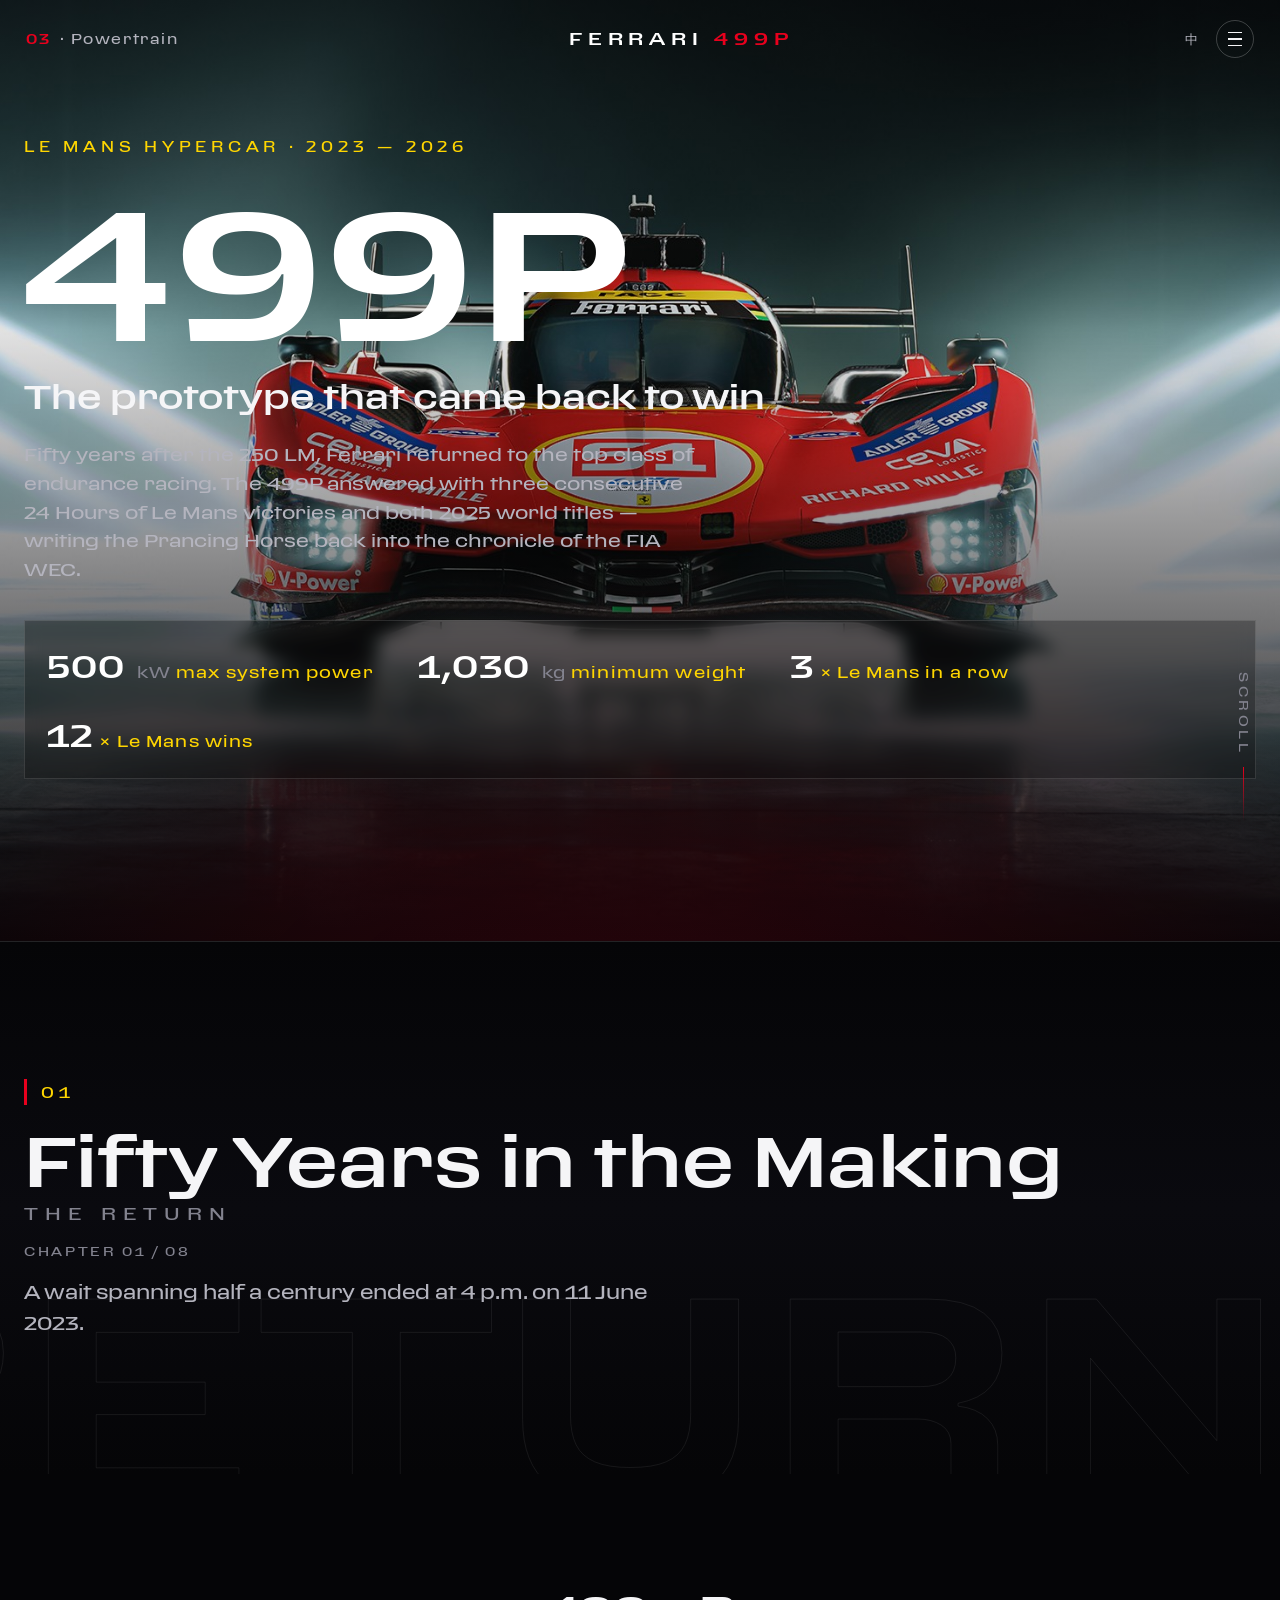
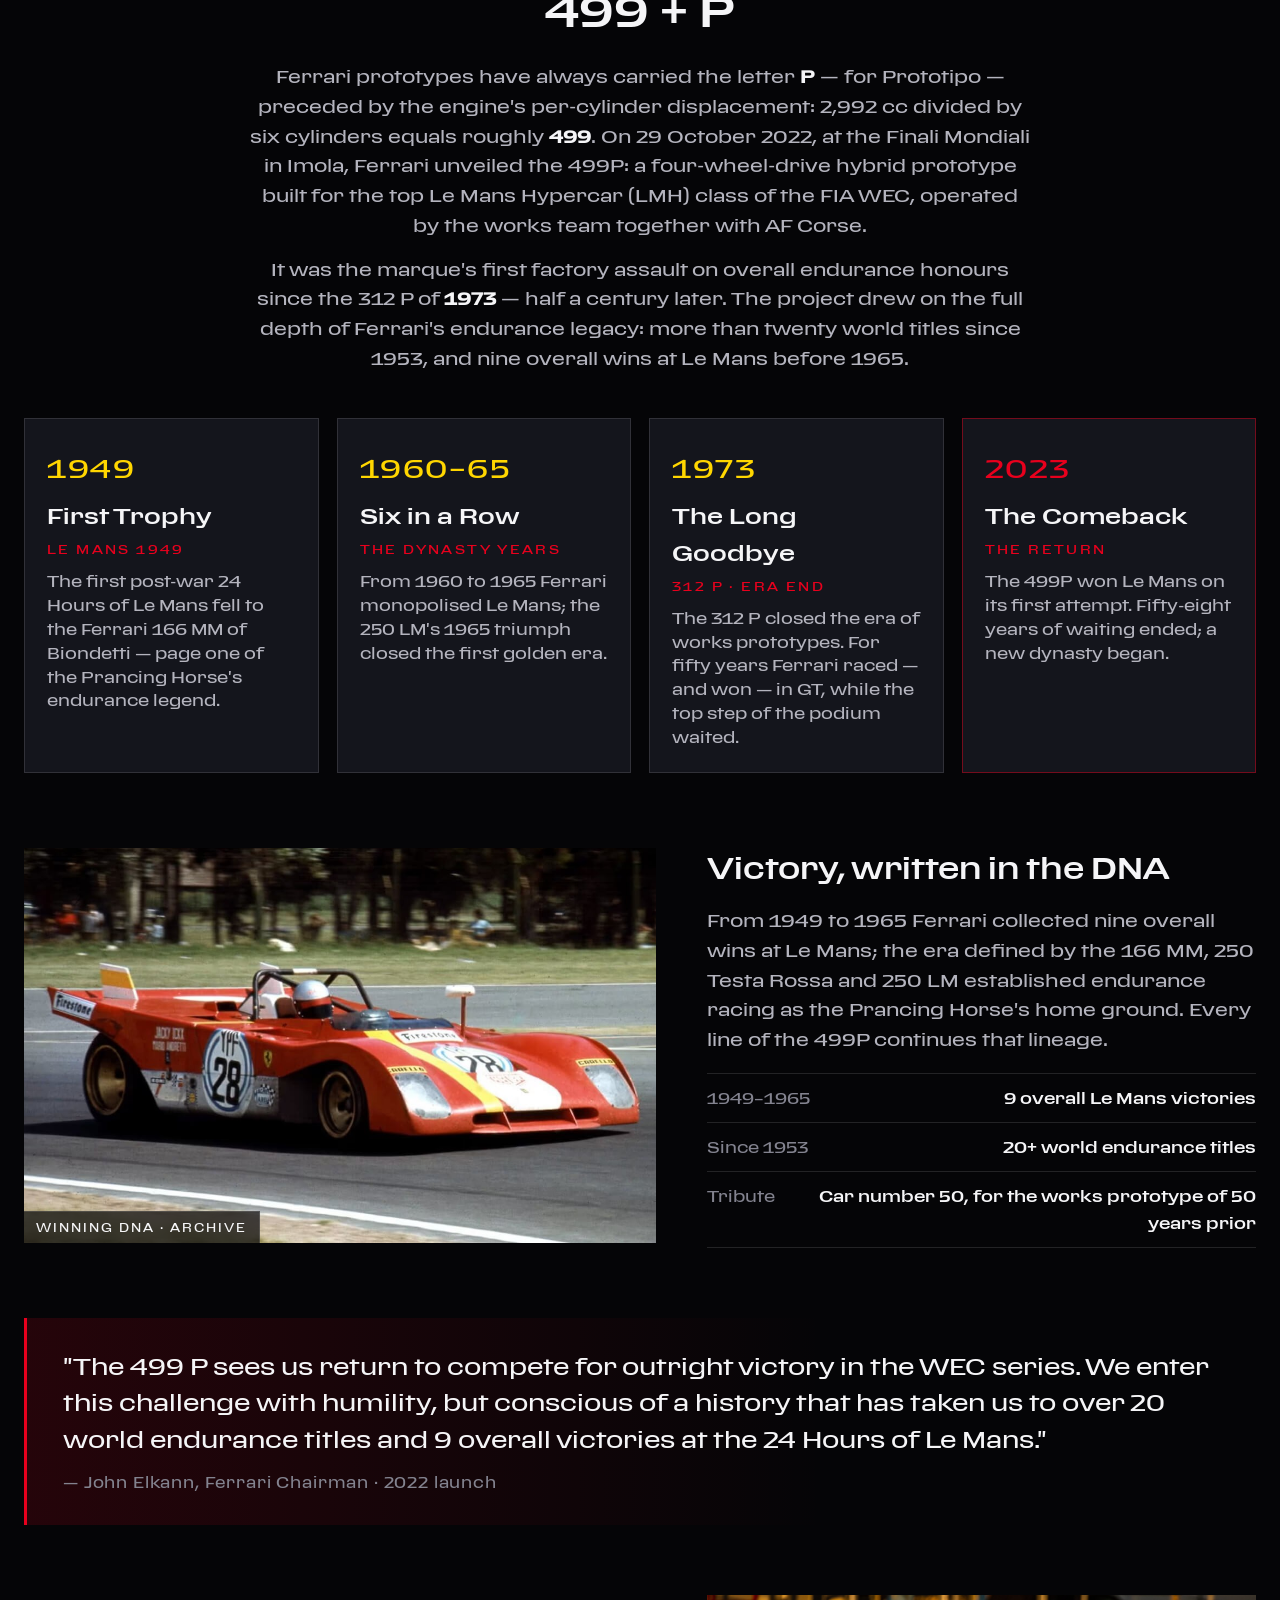
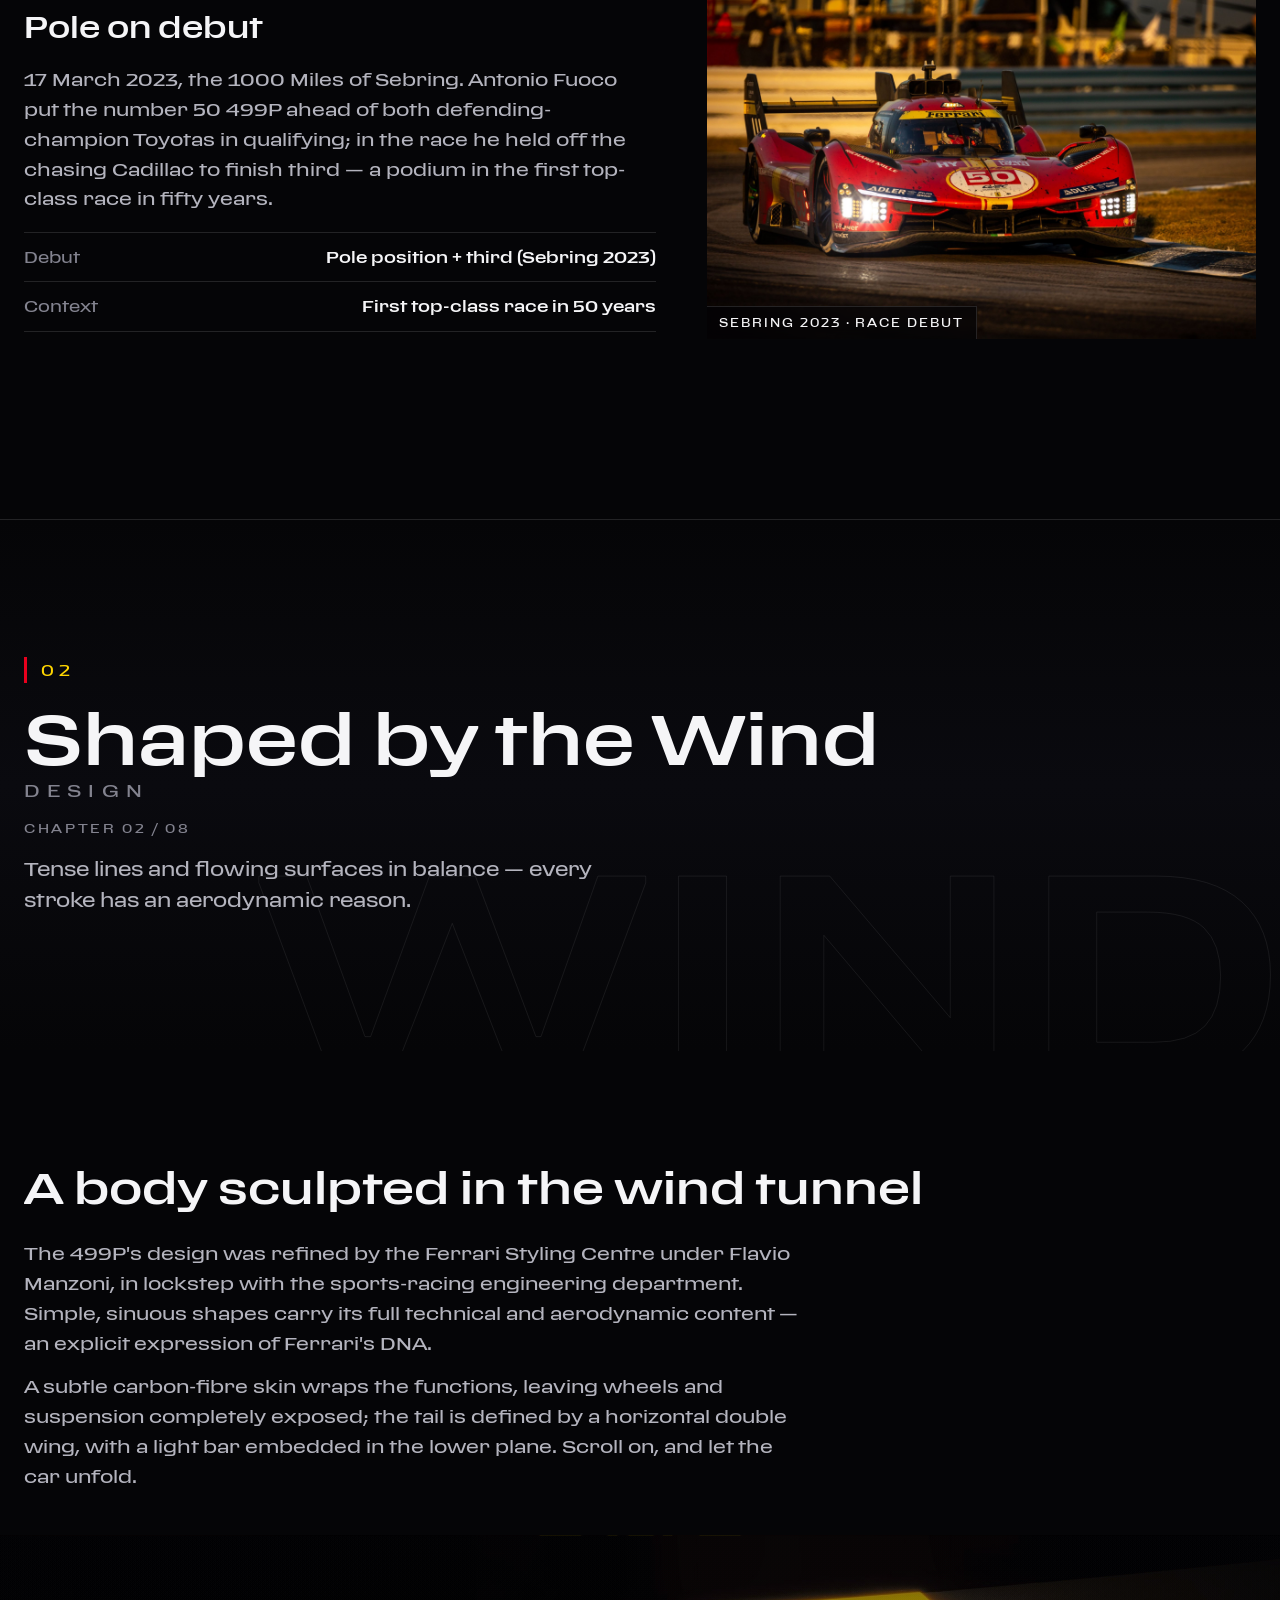
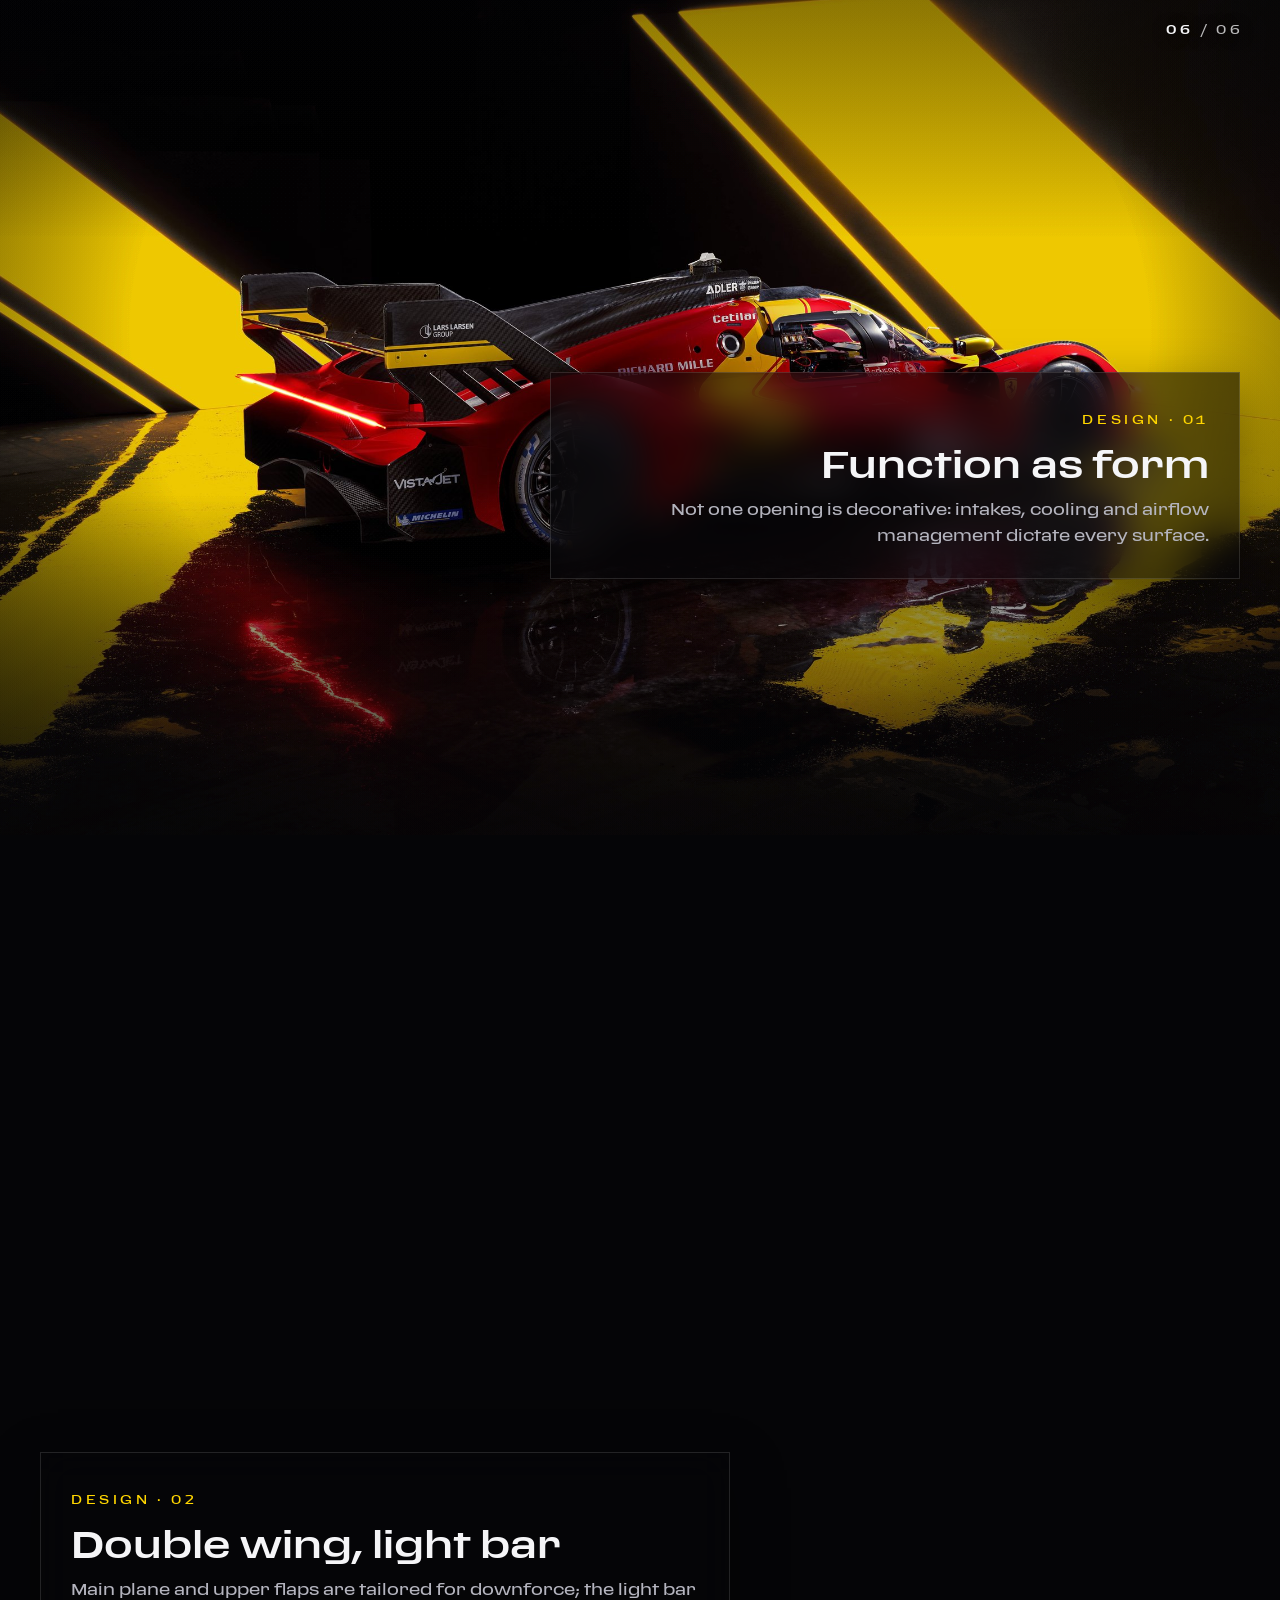
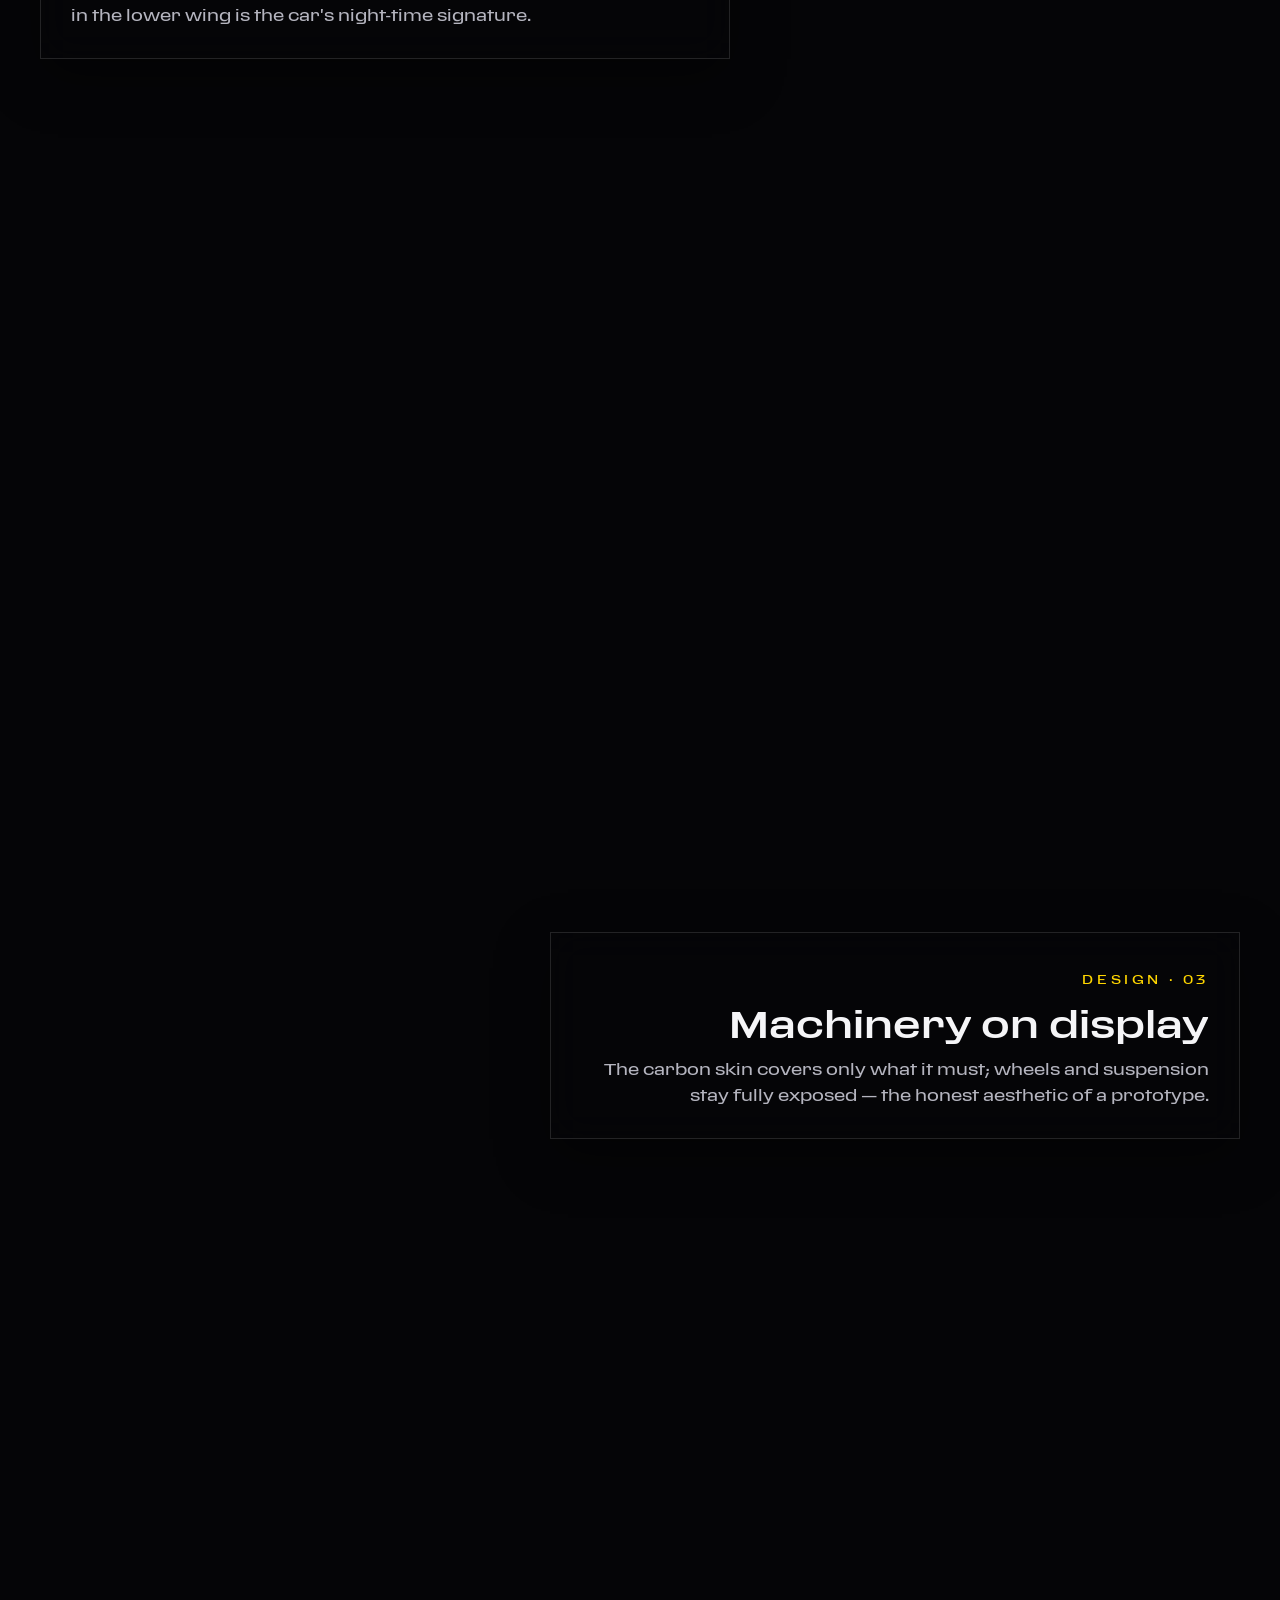
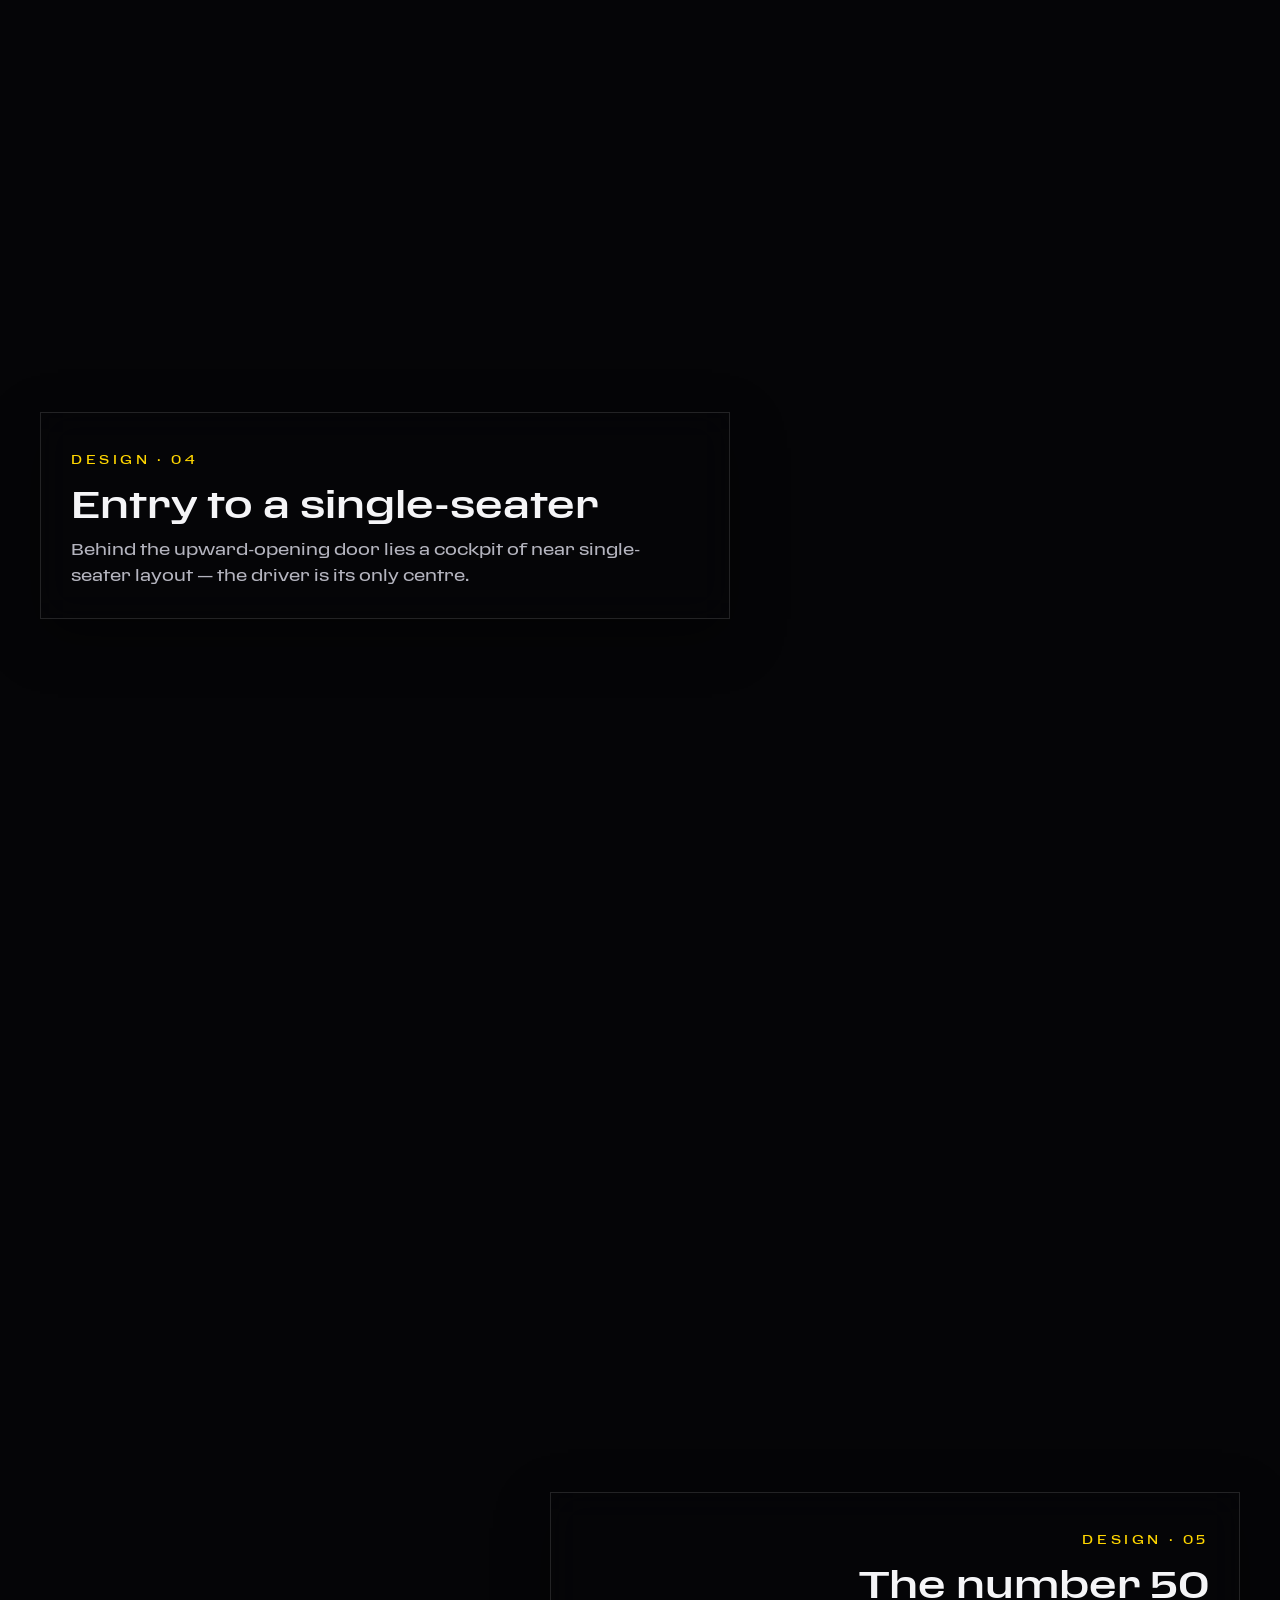
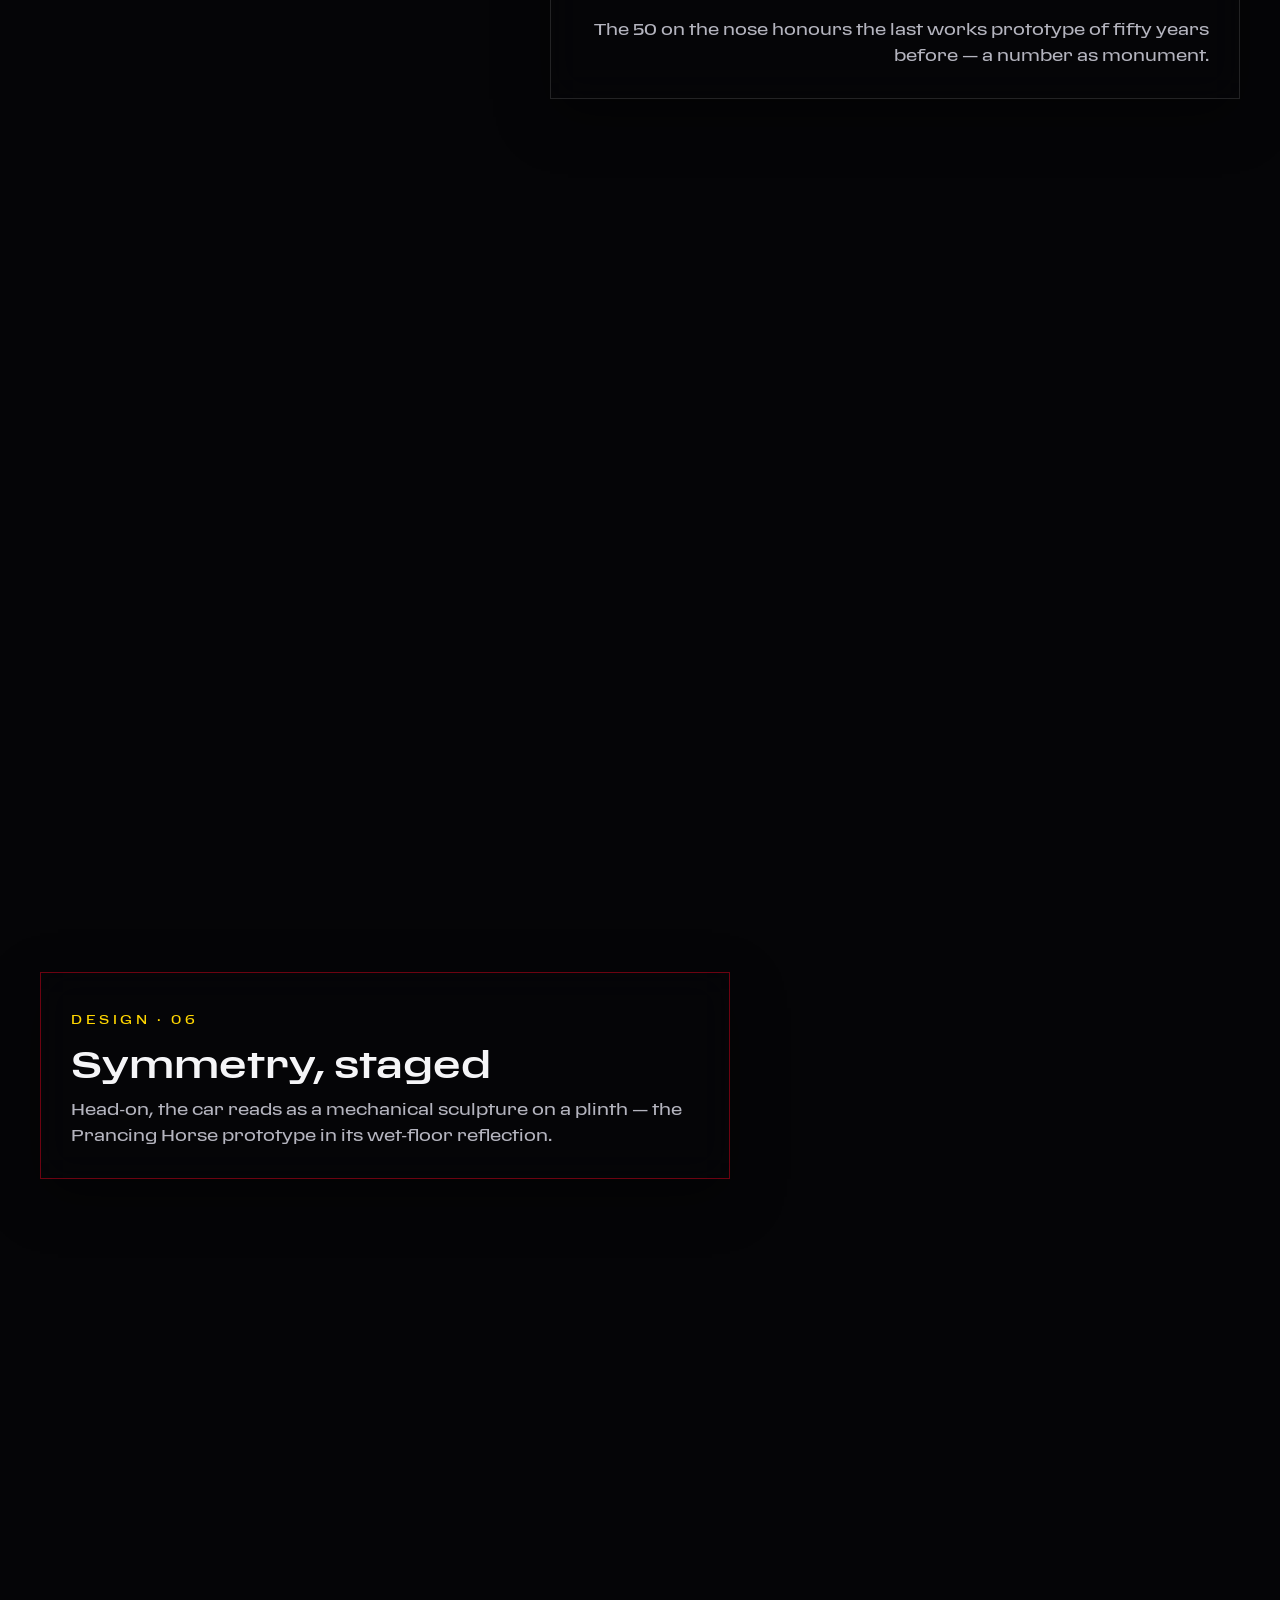
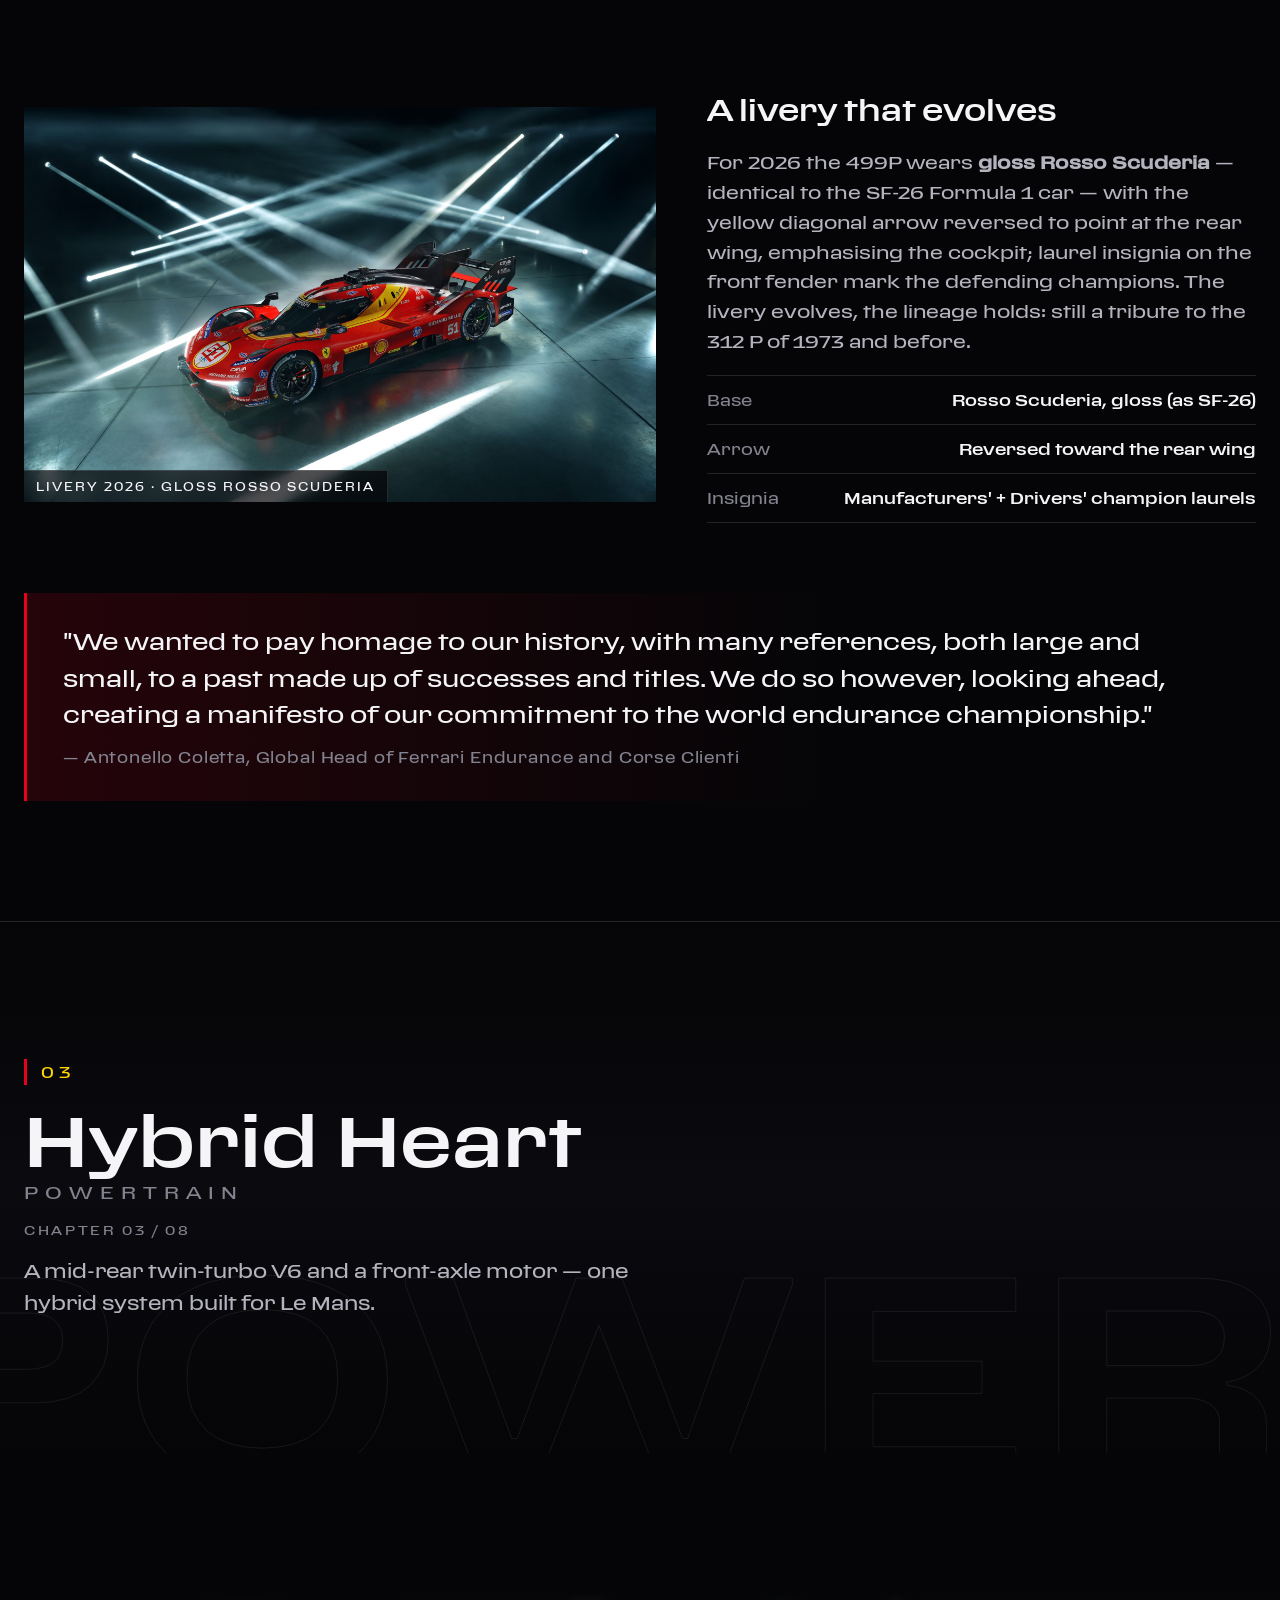
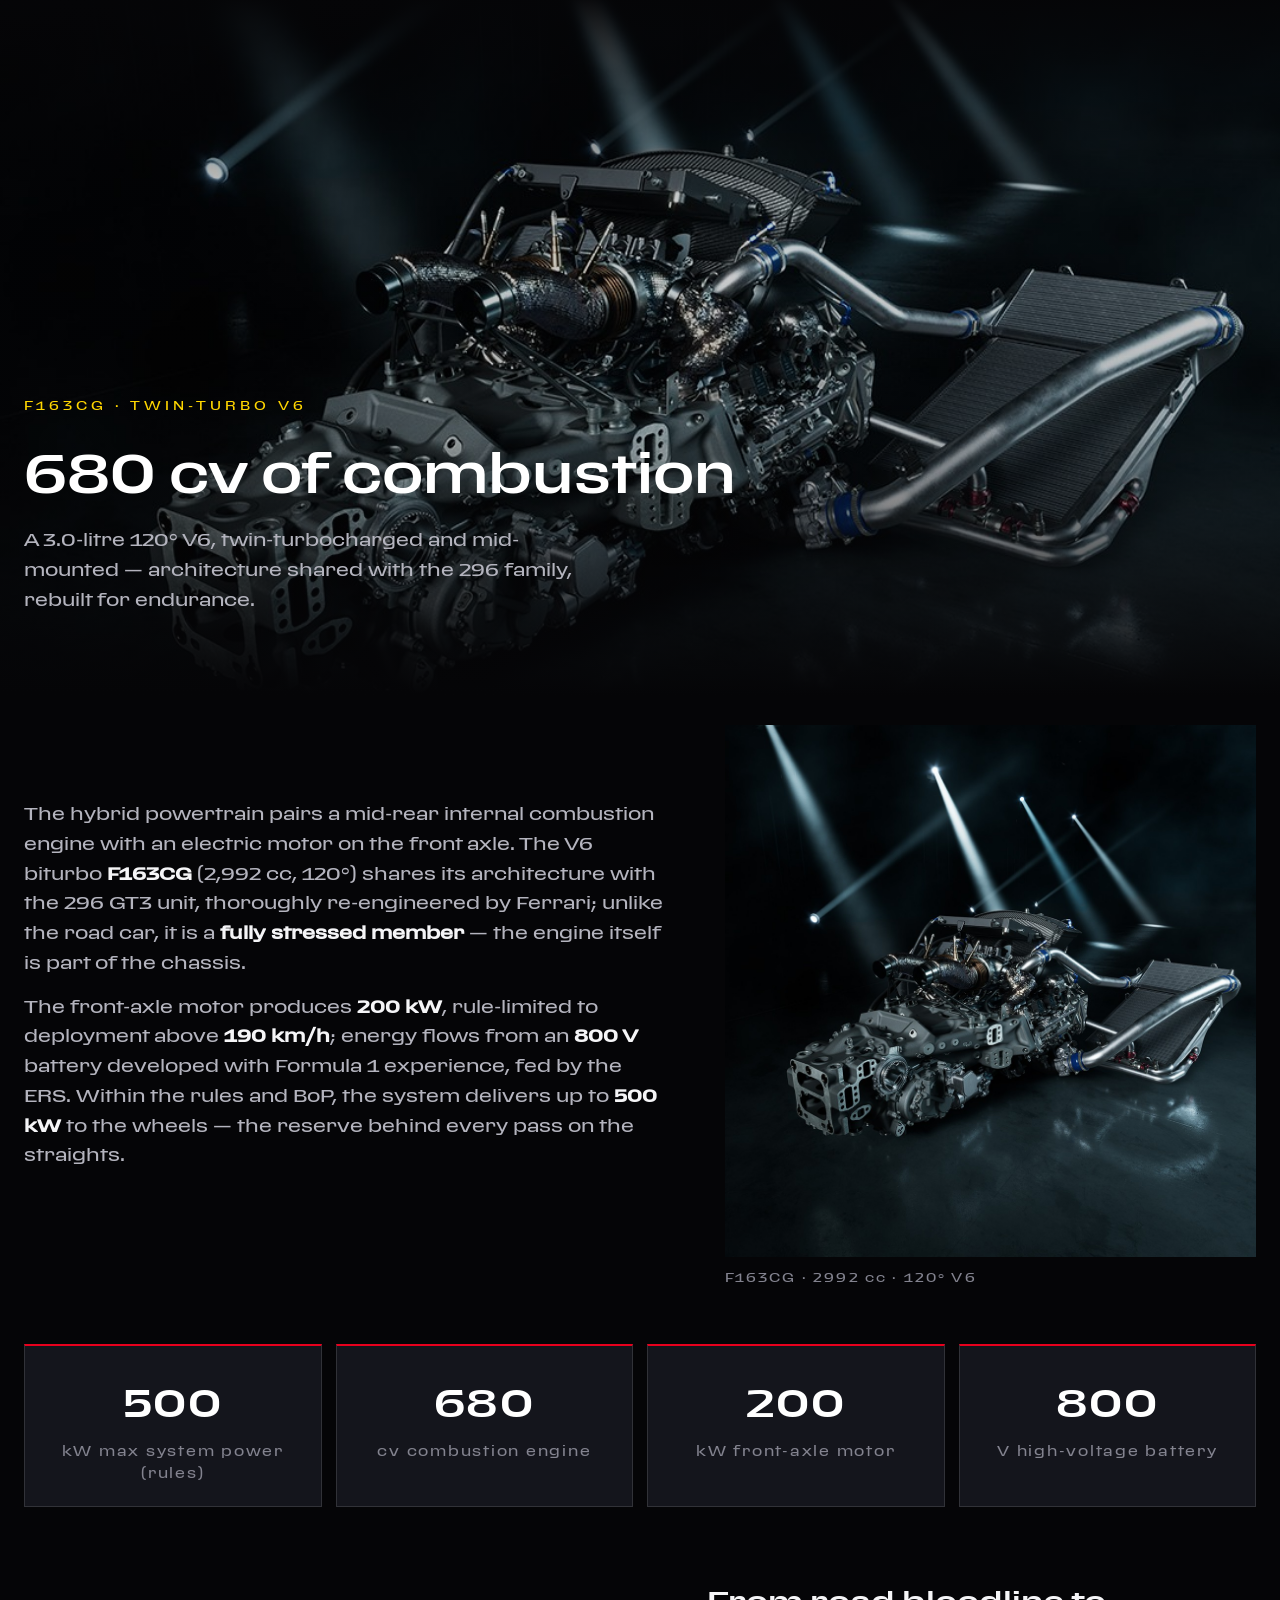
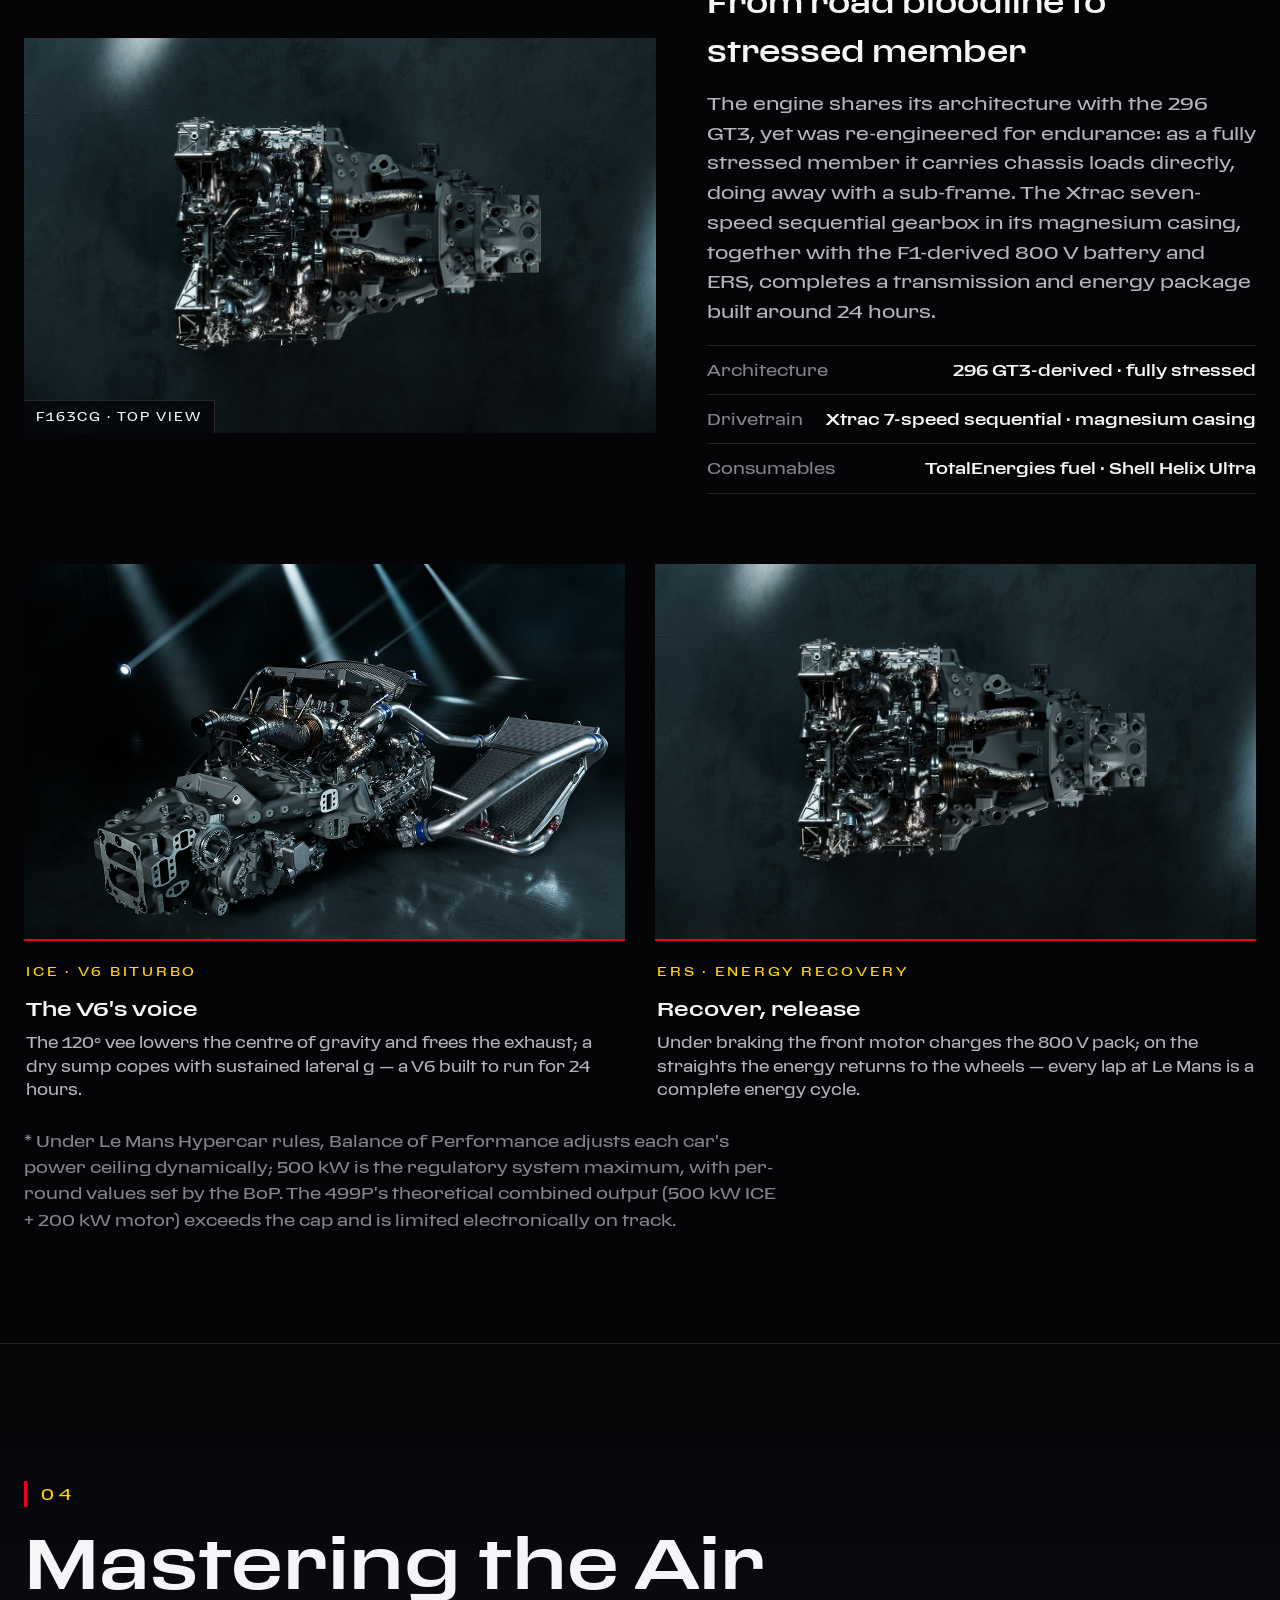
==== commit cd7e61b7: "fix cover gallery on tablet/mobile: scroll-driven activation - removed isMobile() gate so card-in-vi" ====
--- a/en.html
+++ b/en.html
@@ -11,8 +11,8 @@
 <meta property="og:image" content="img/hero-poster-2026-front.jpg">
 <meta property="og:url" content="https://www.ferrari.com/en-EN/hypercar/ferrari-499p">
 <meta name="twitter:card" content="summary_large_image">
-<script src="js/lang-detect.js?v=9"></script>
-<link rel="stylesheet" href="css/style.css?v=9">
+<script src="js/lang-detect.js?v=10"></script>
+<link rel="stylesheet" href="css/style.css?v=10">
 <link rel="manifest" href="manifest.json">
 <link rel="icon" type="image/png" href="img/favicon-32.png">
 </head>
@@ -925,6 +925,6 @@
   </div>
 </footer>
 
-<script src="js/main.js?v=9"></script>
+<script src="js/main.js?v=10"></script>
 </body>
 </html>
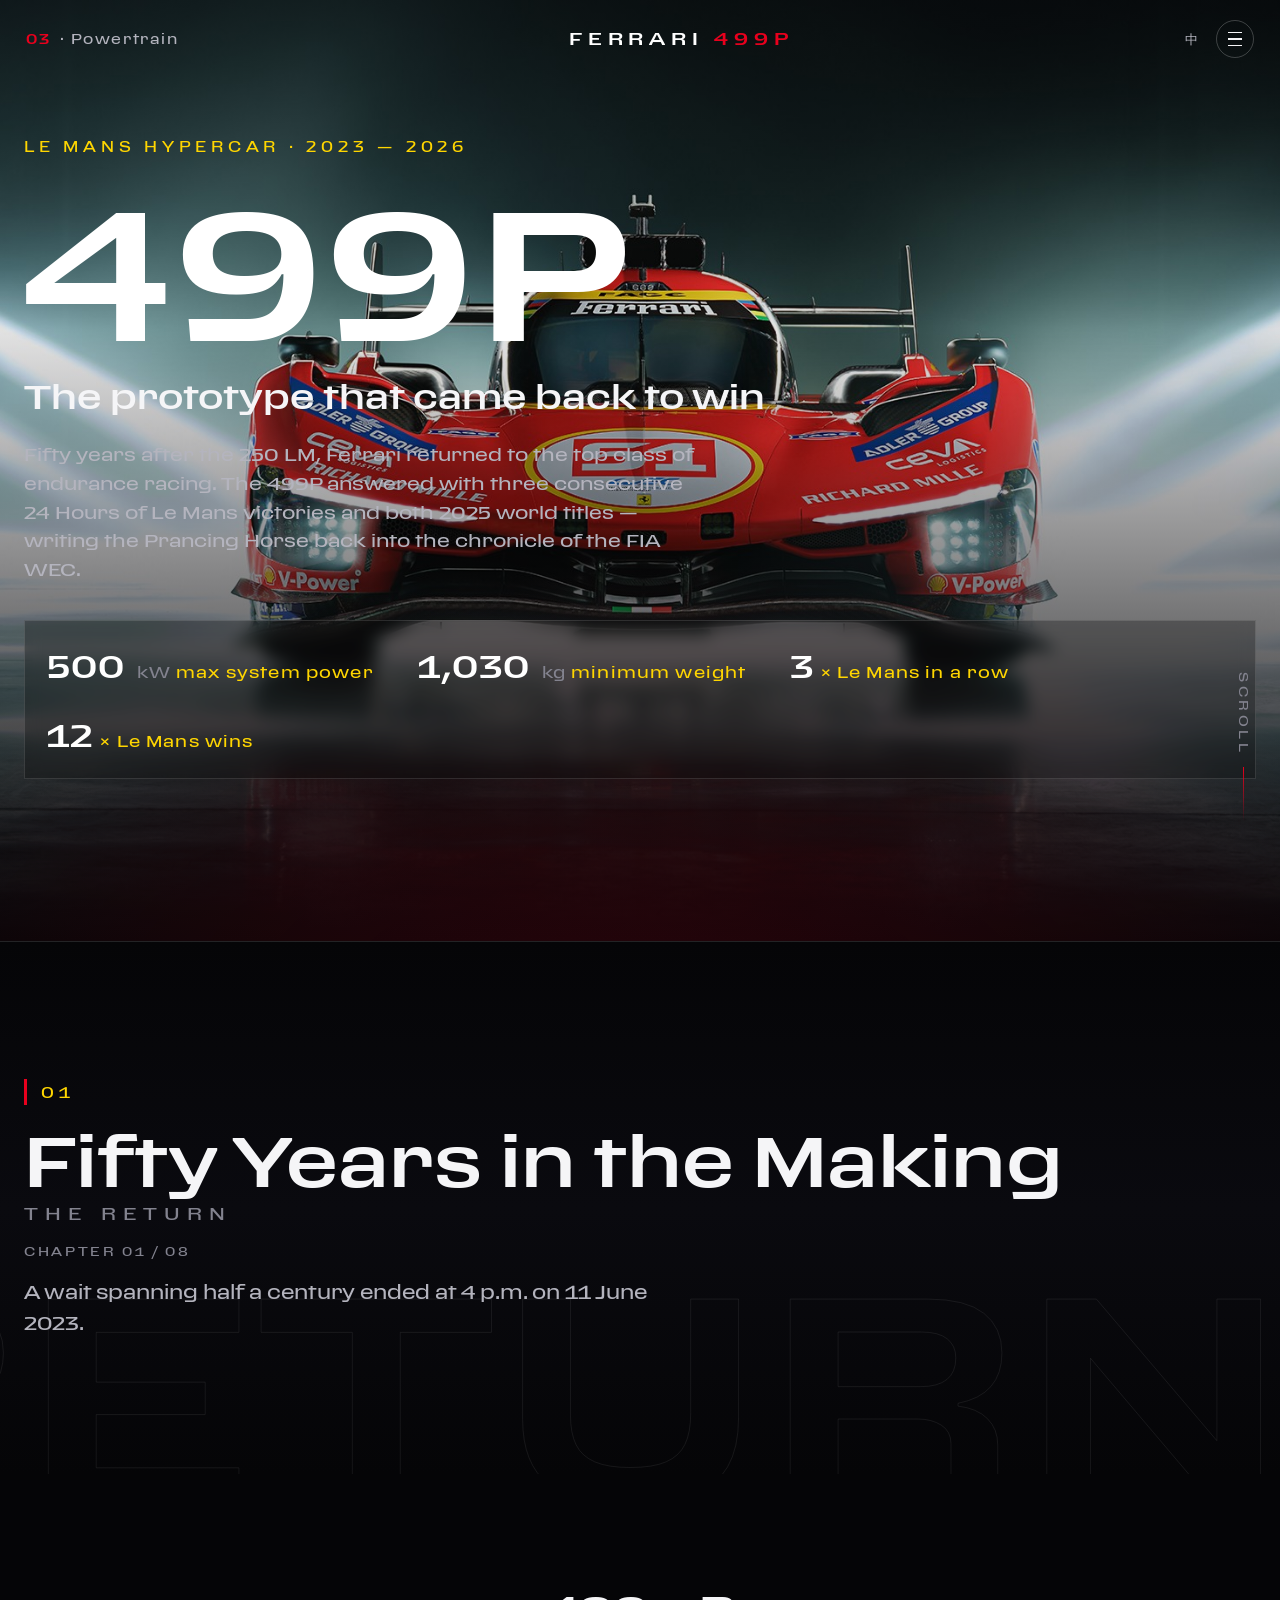
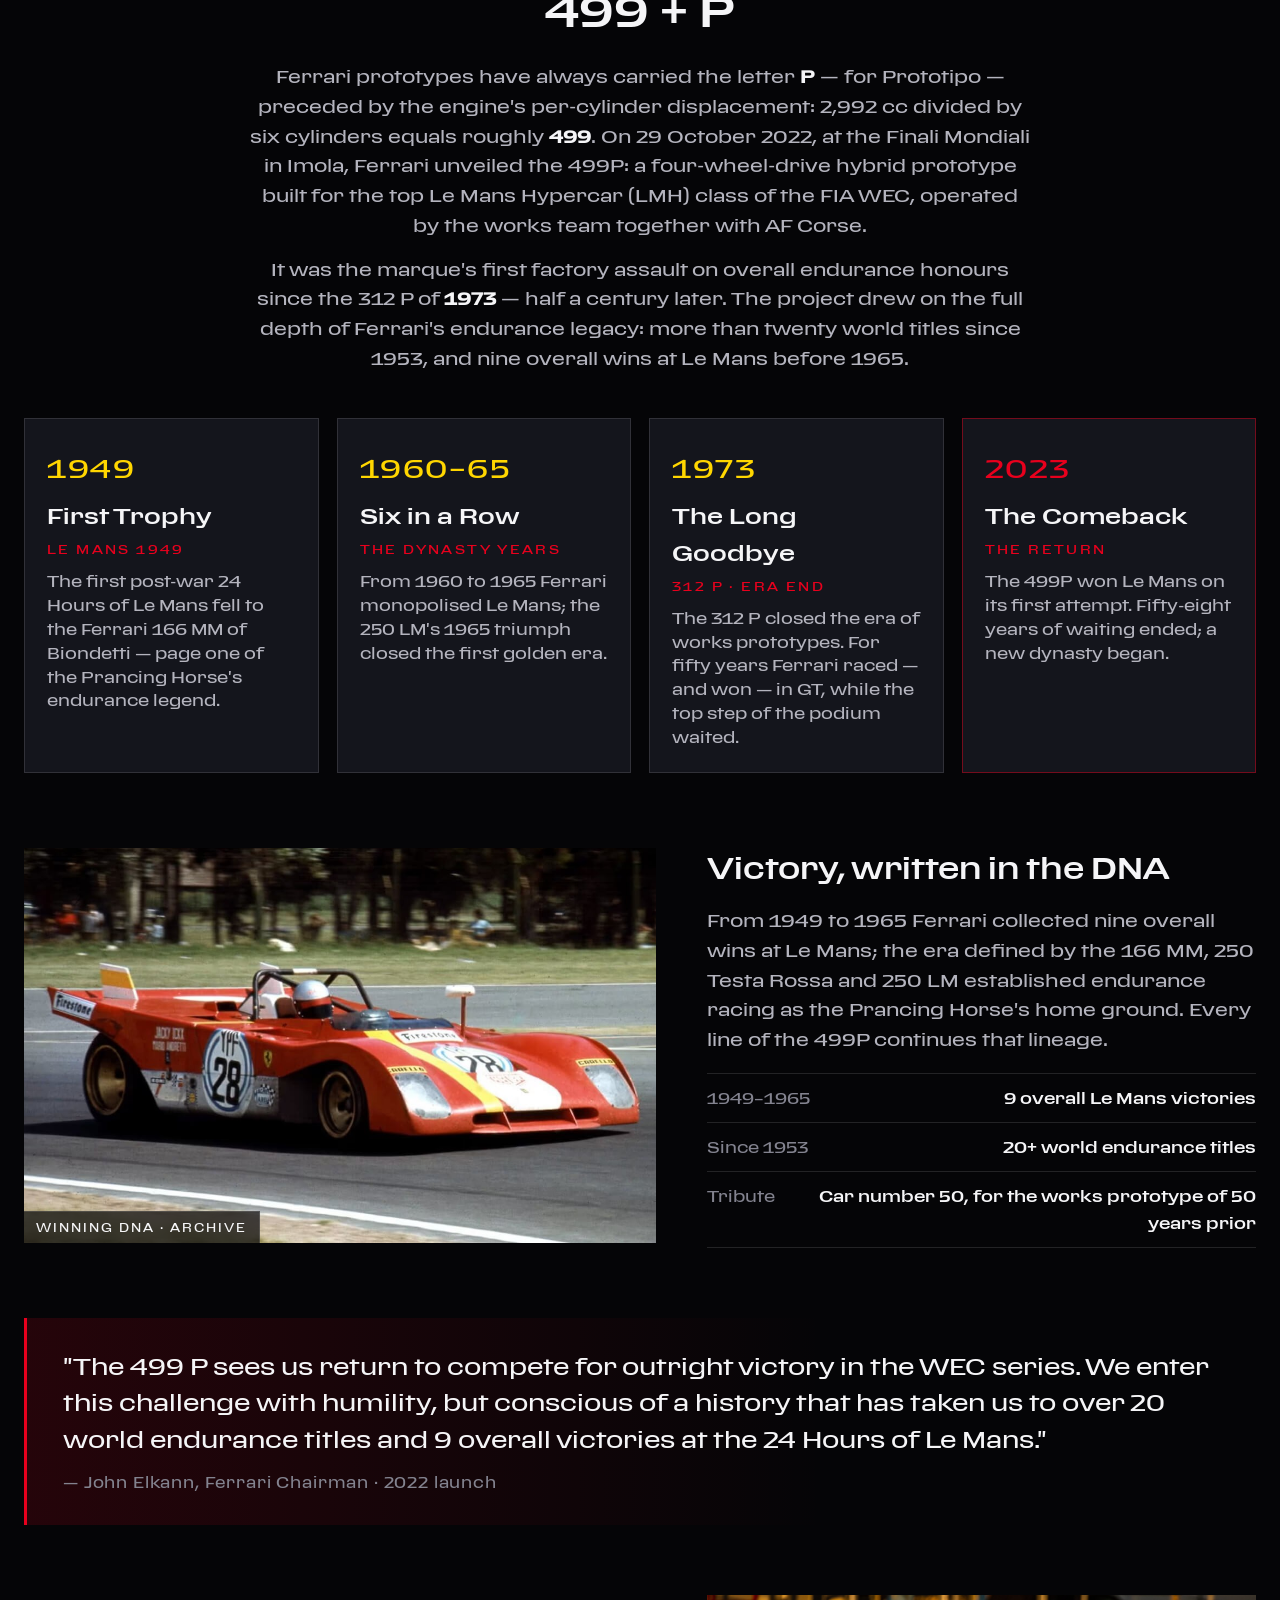
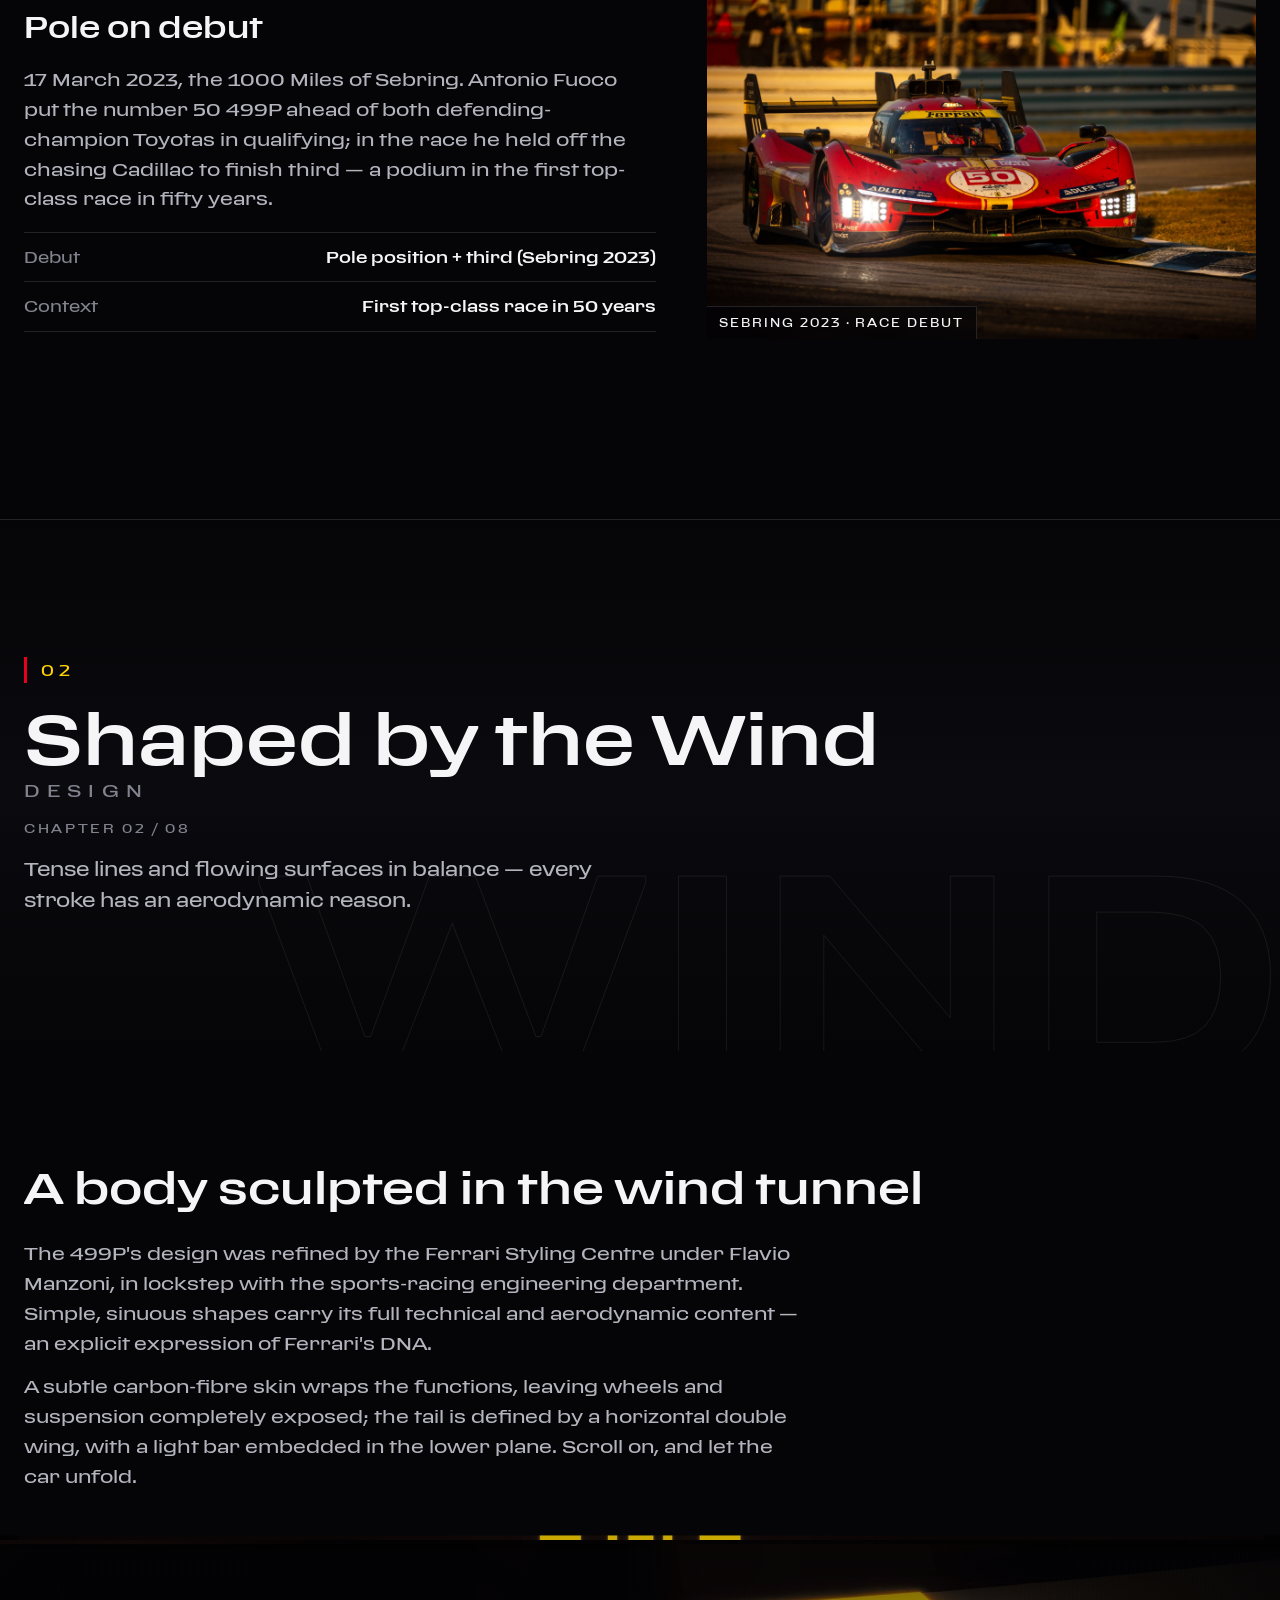
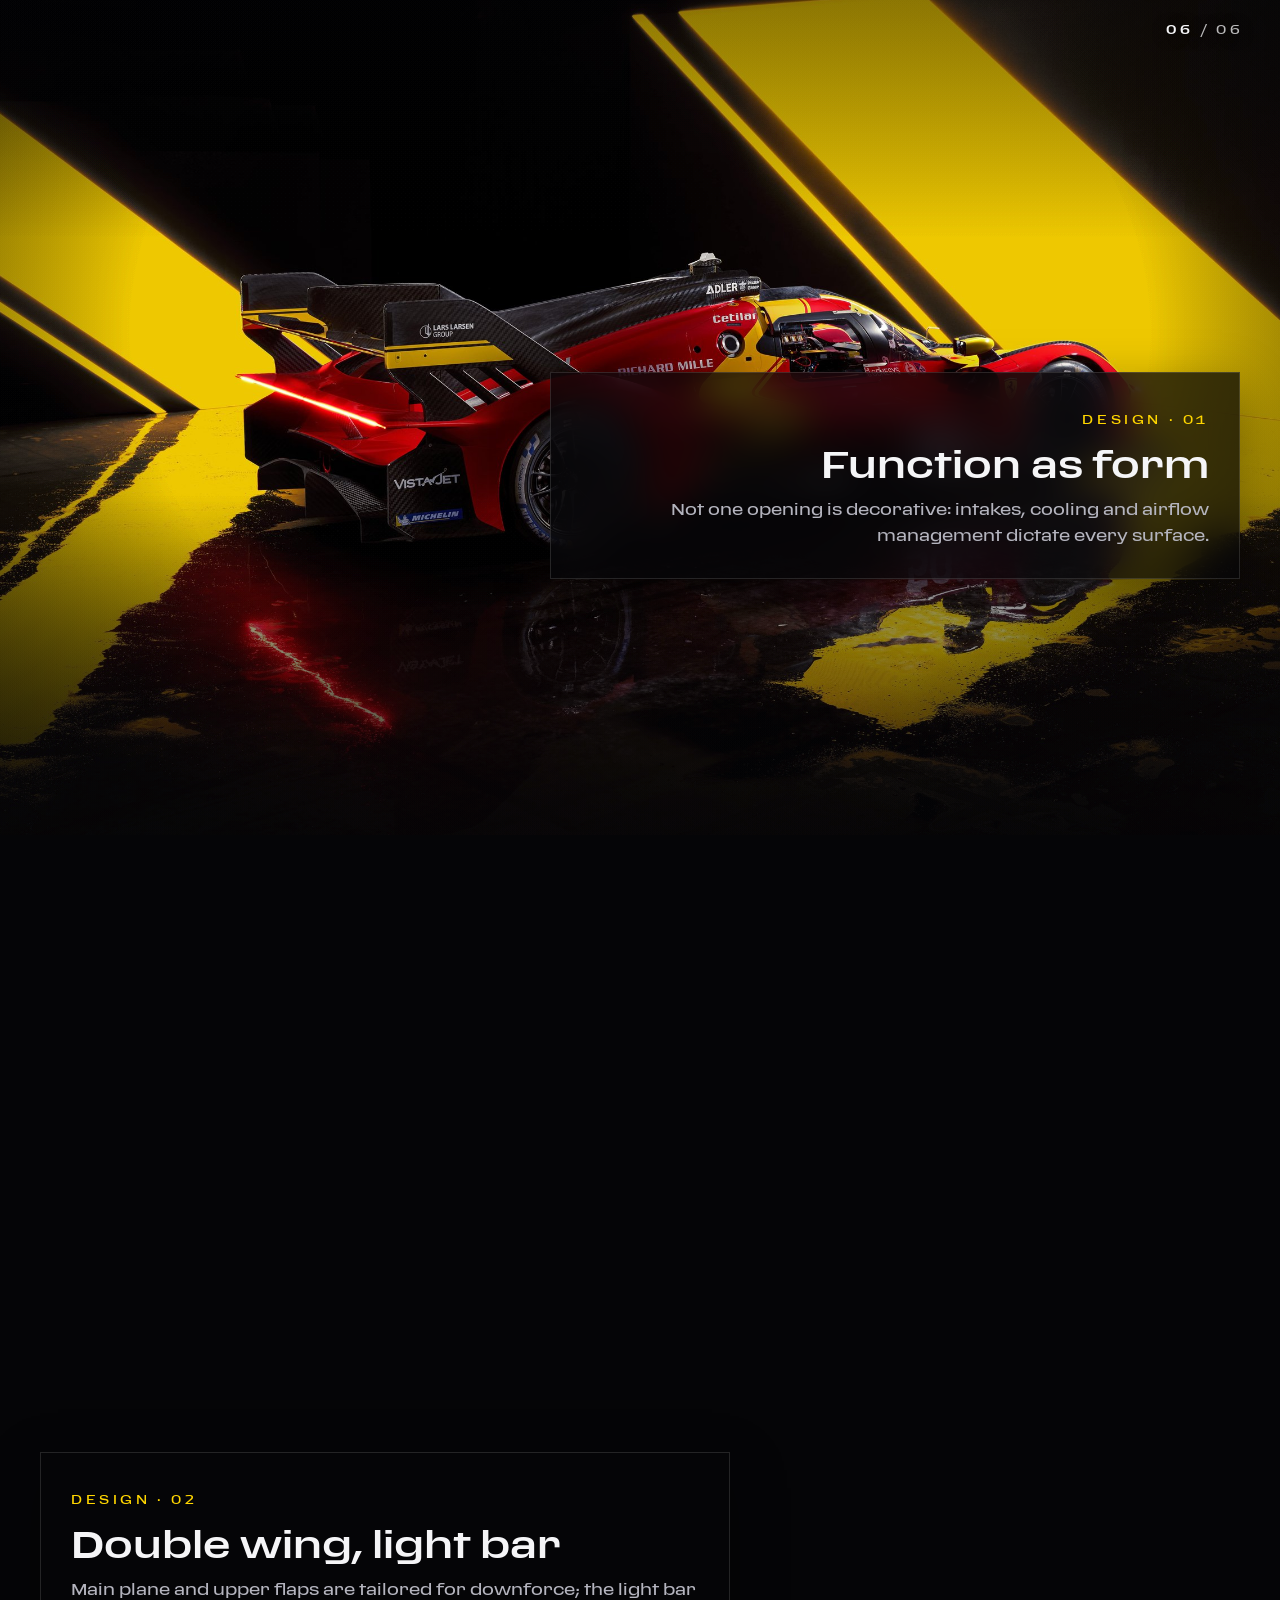
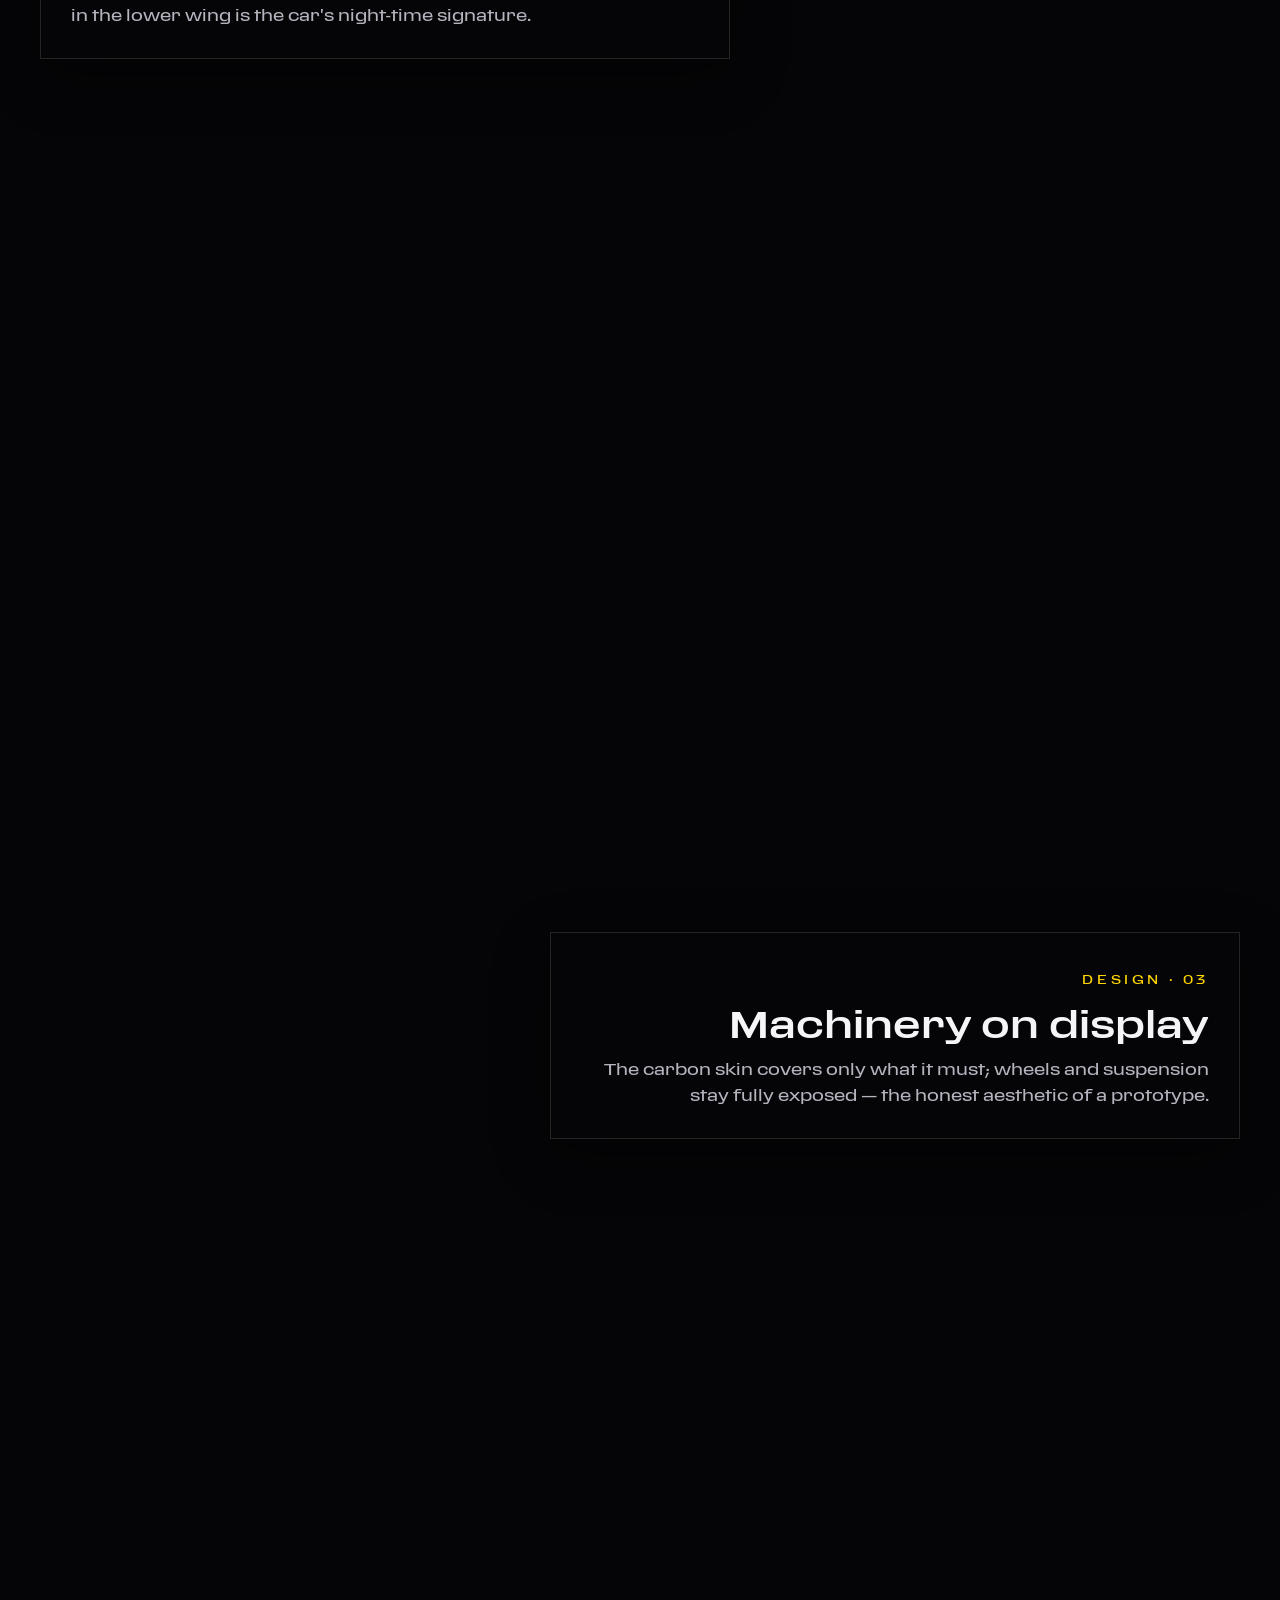
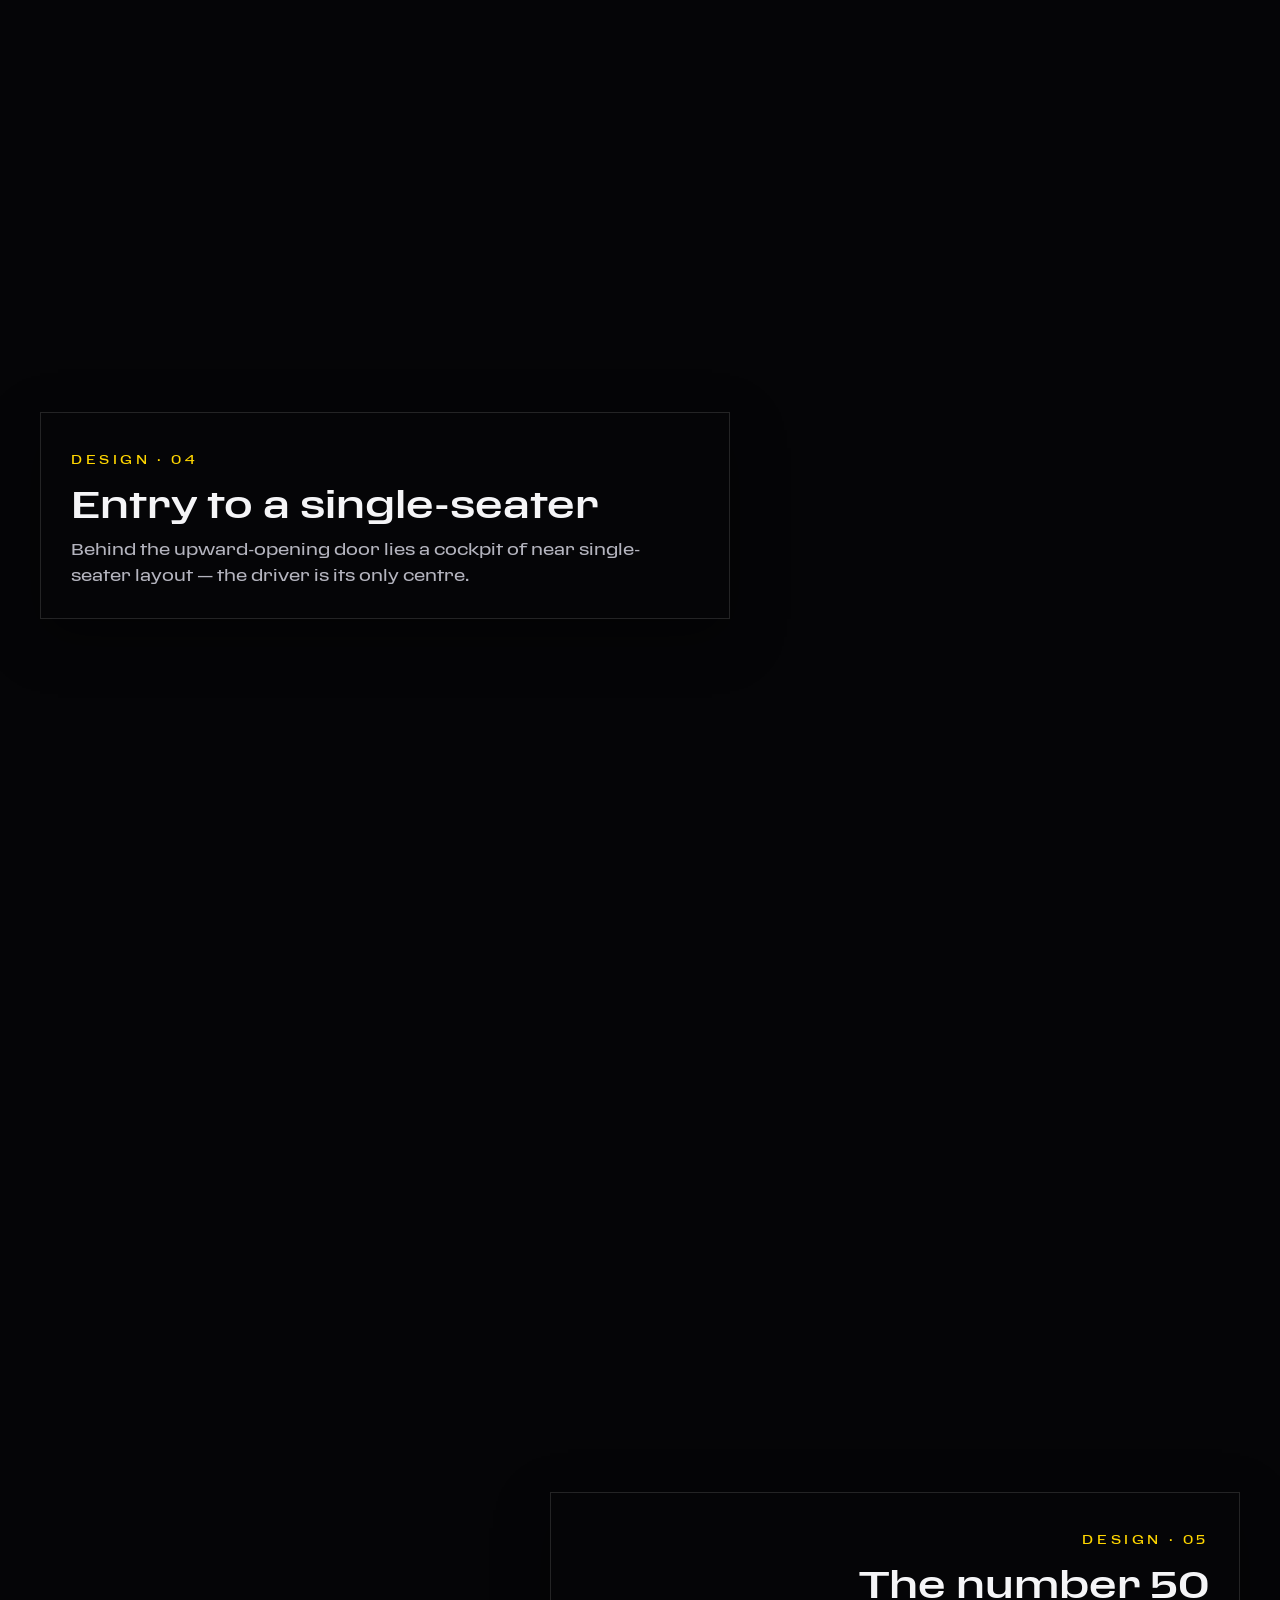
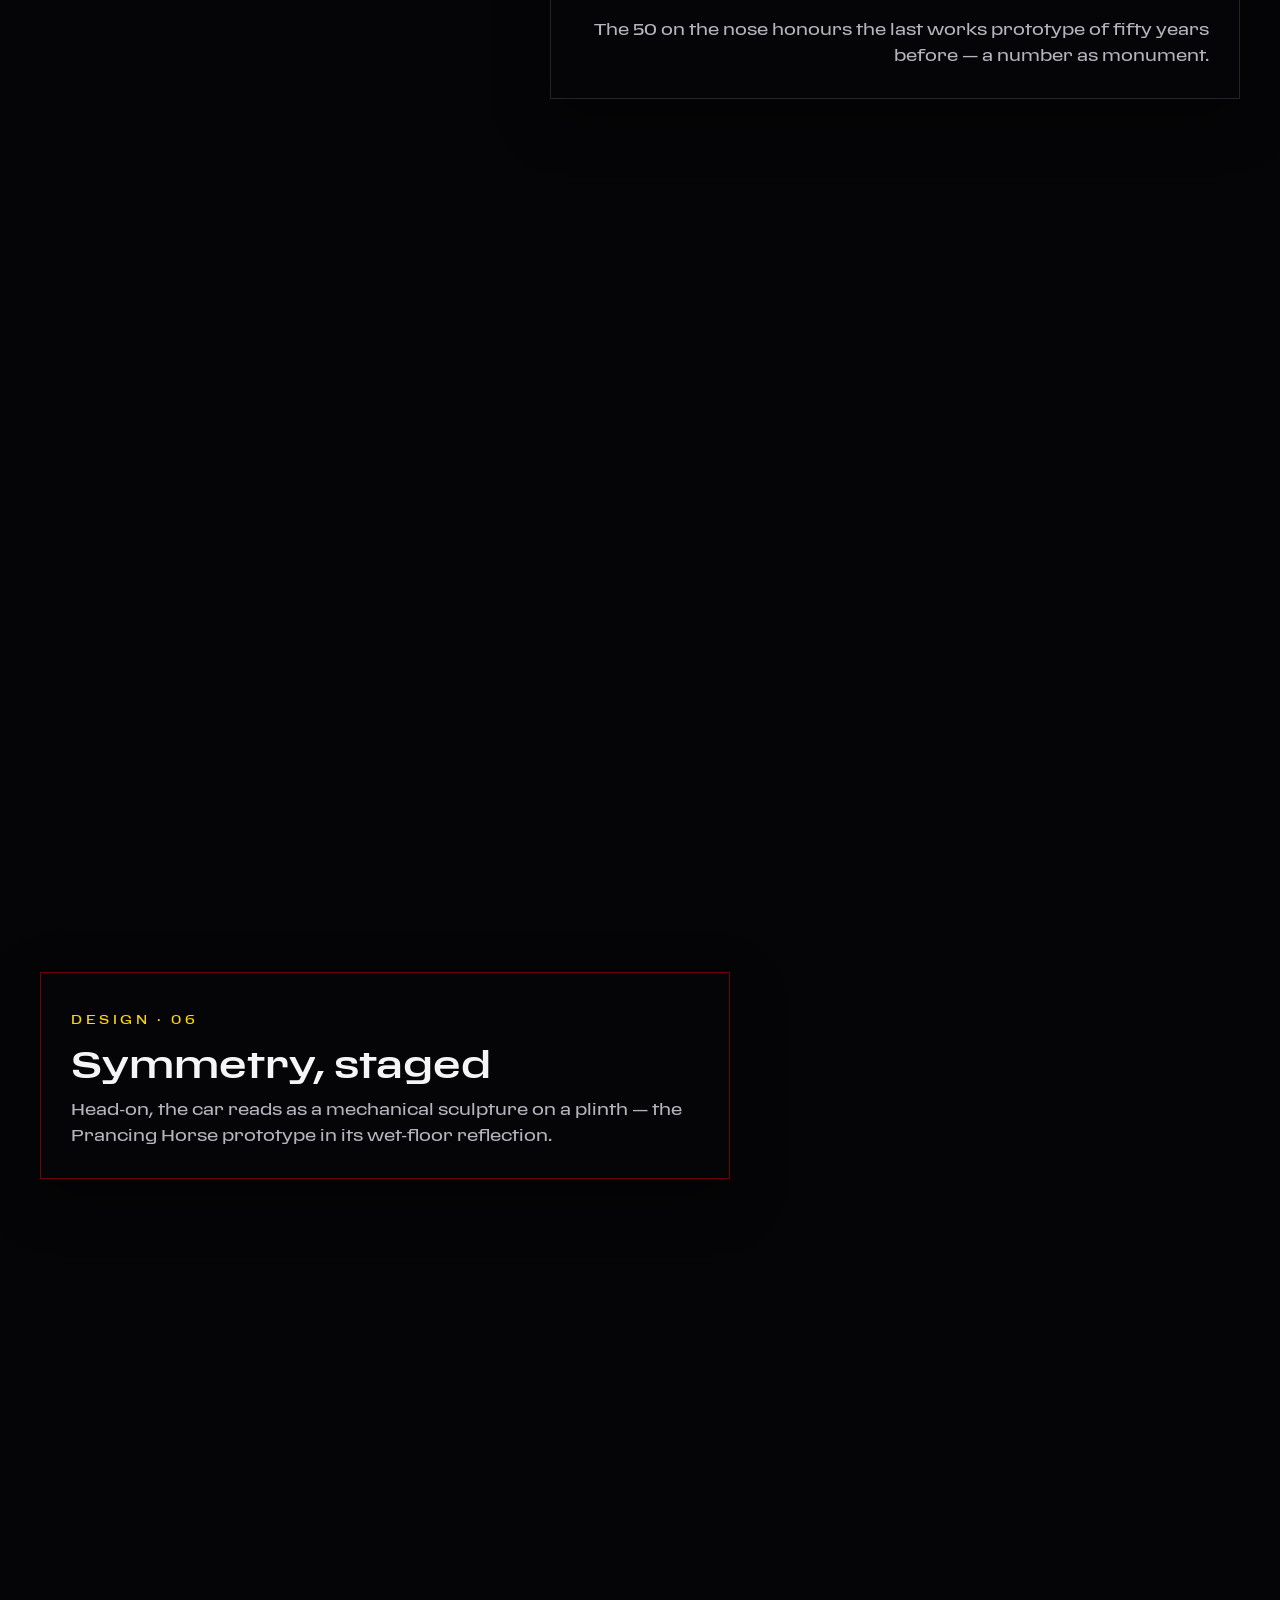
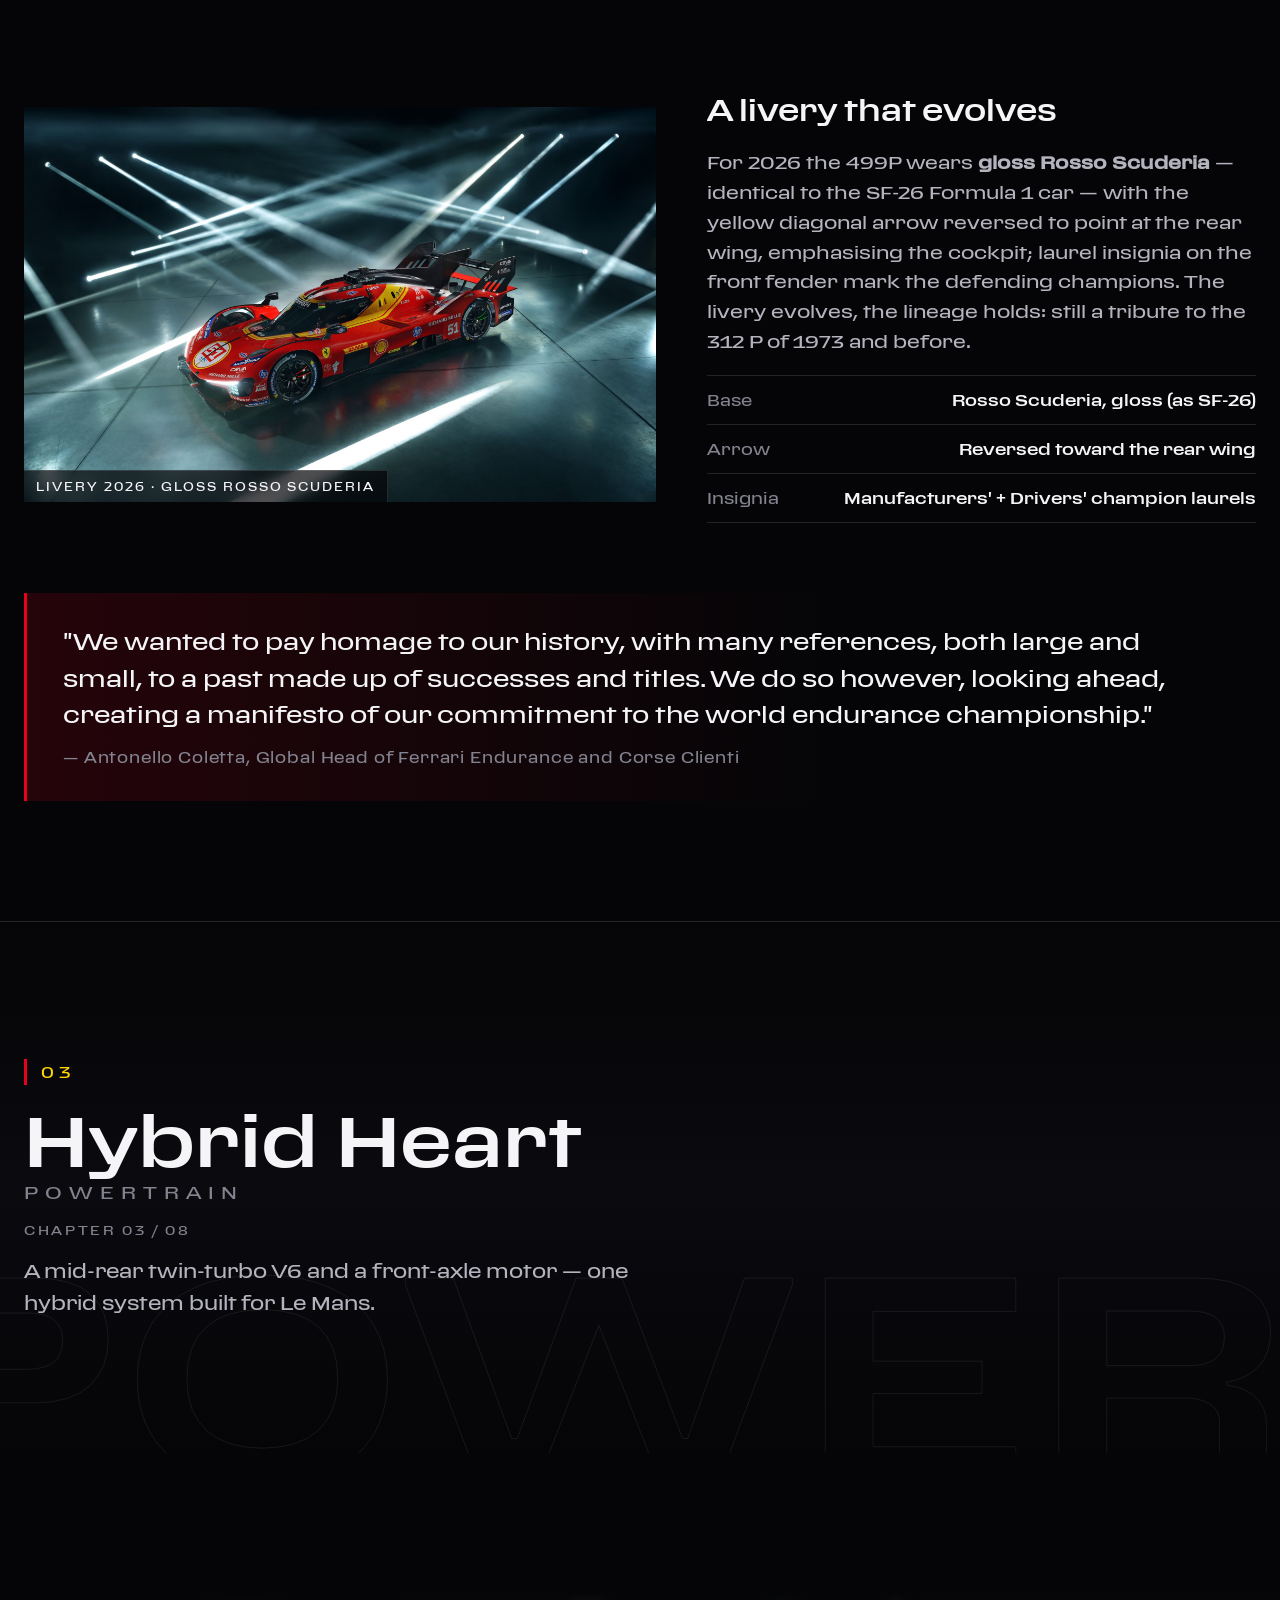
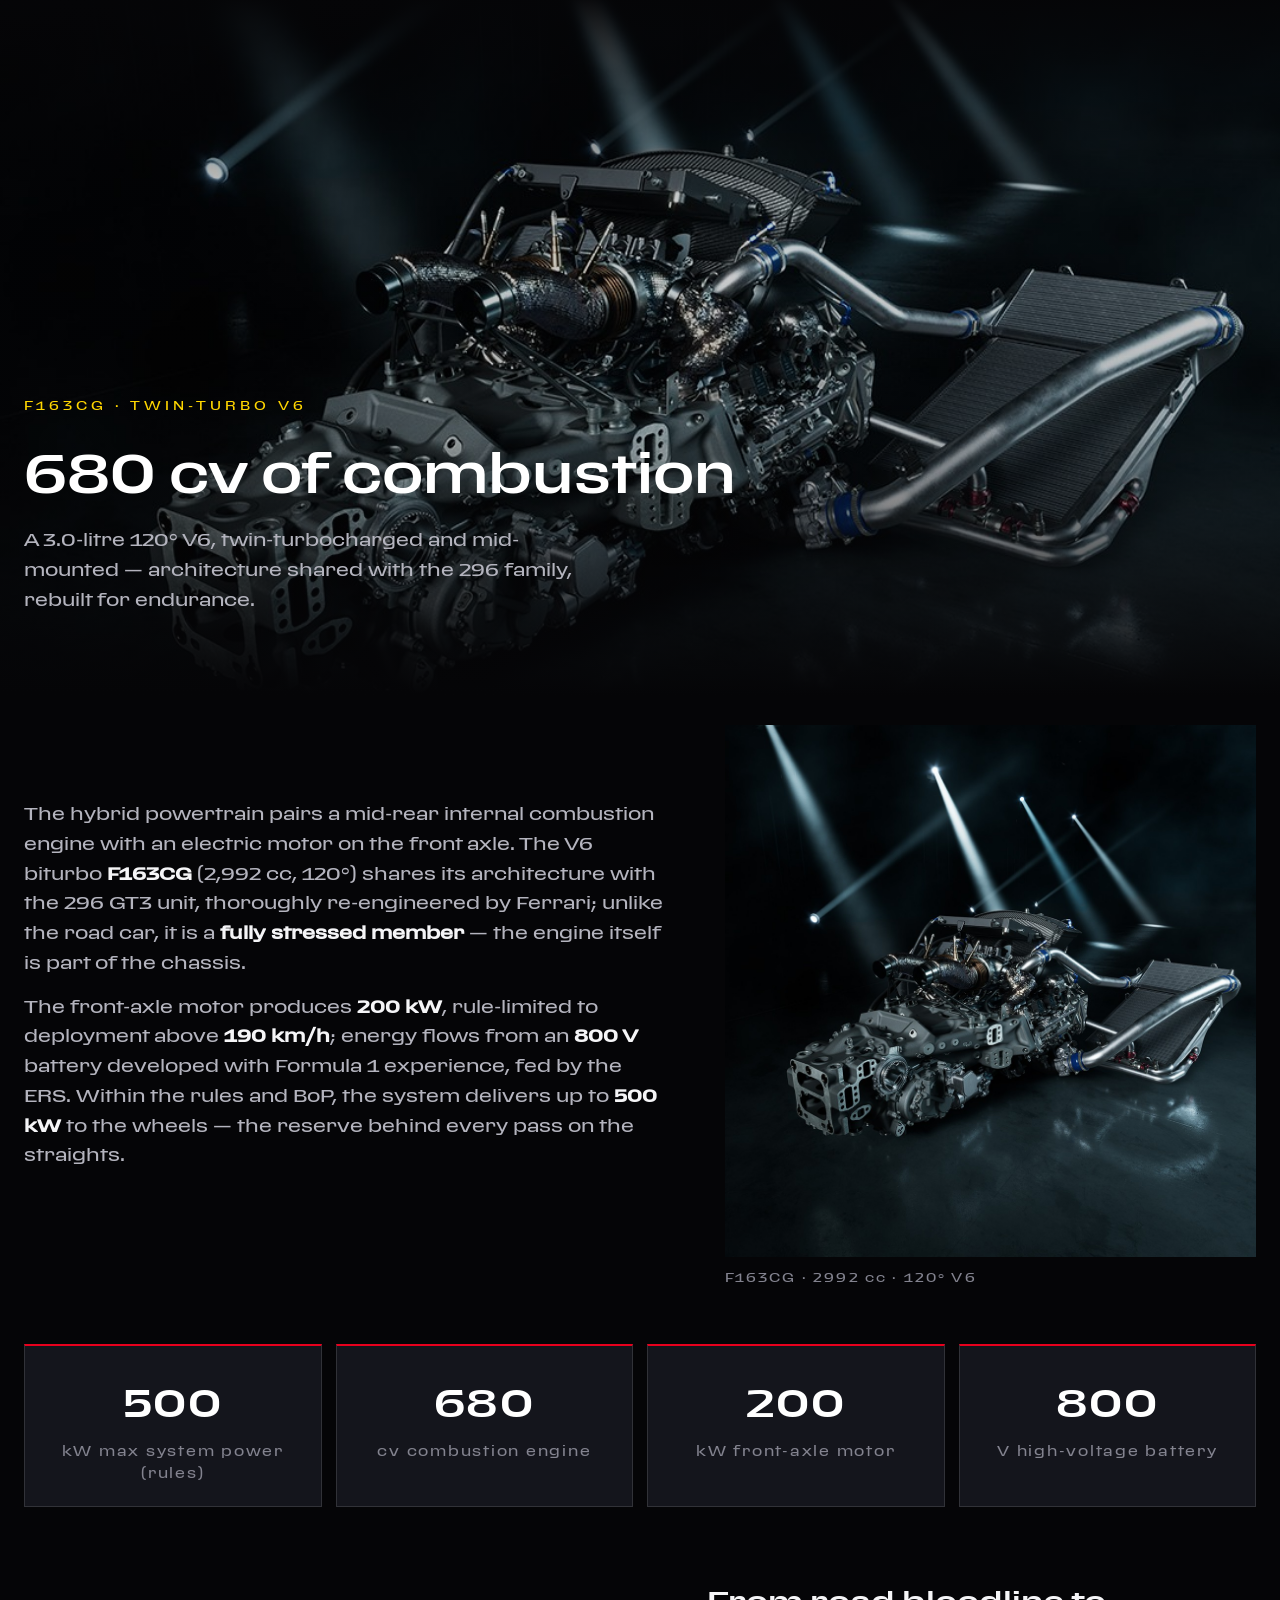
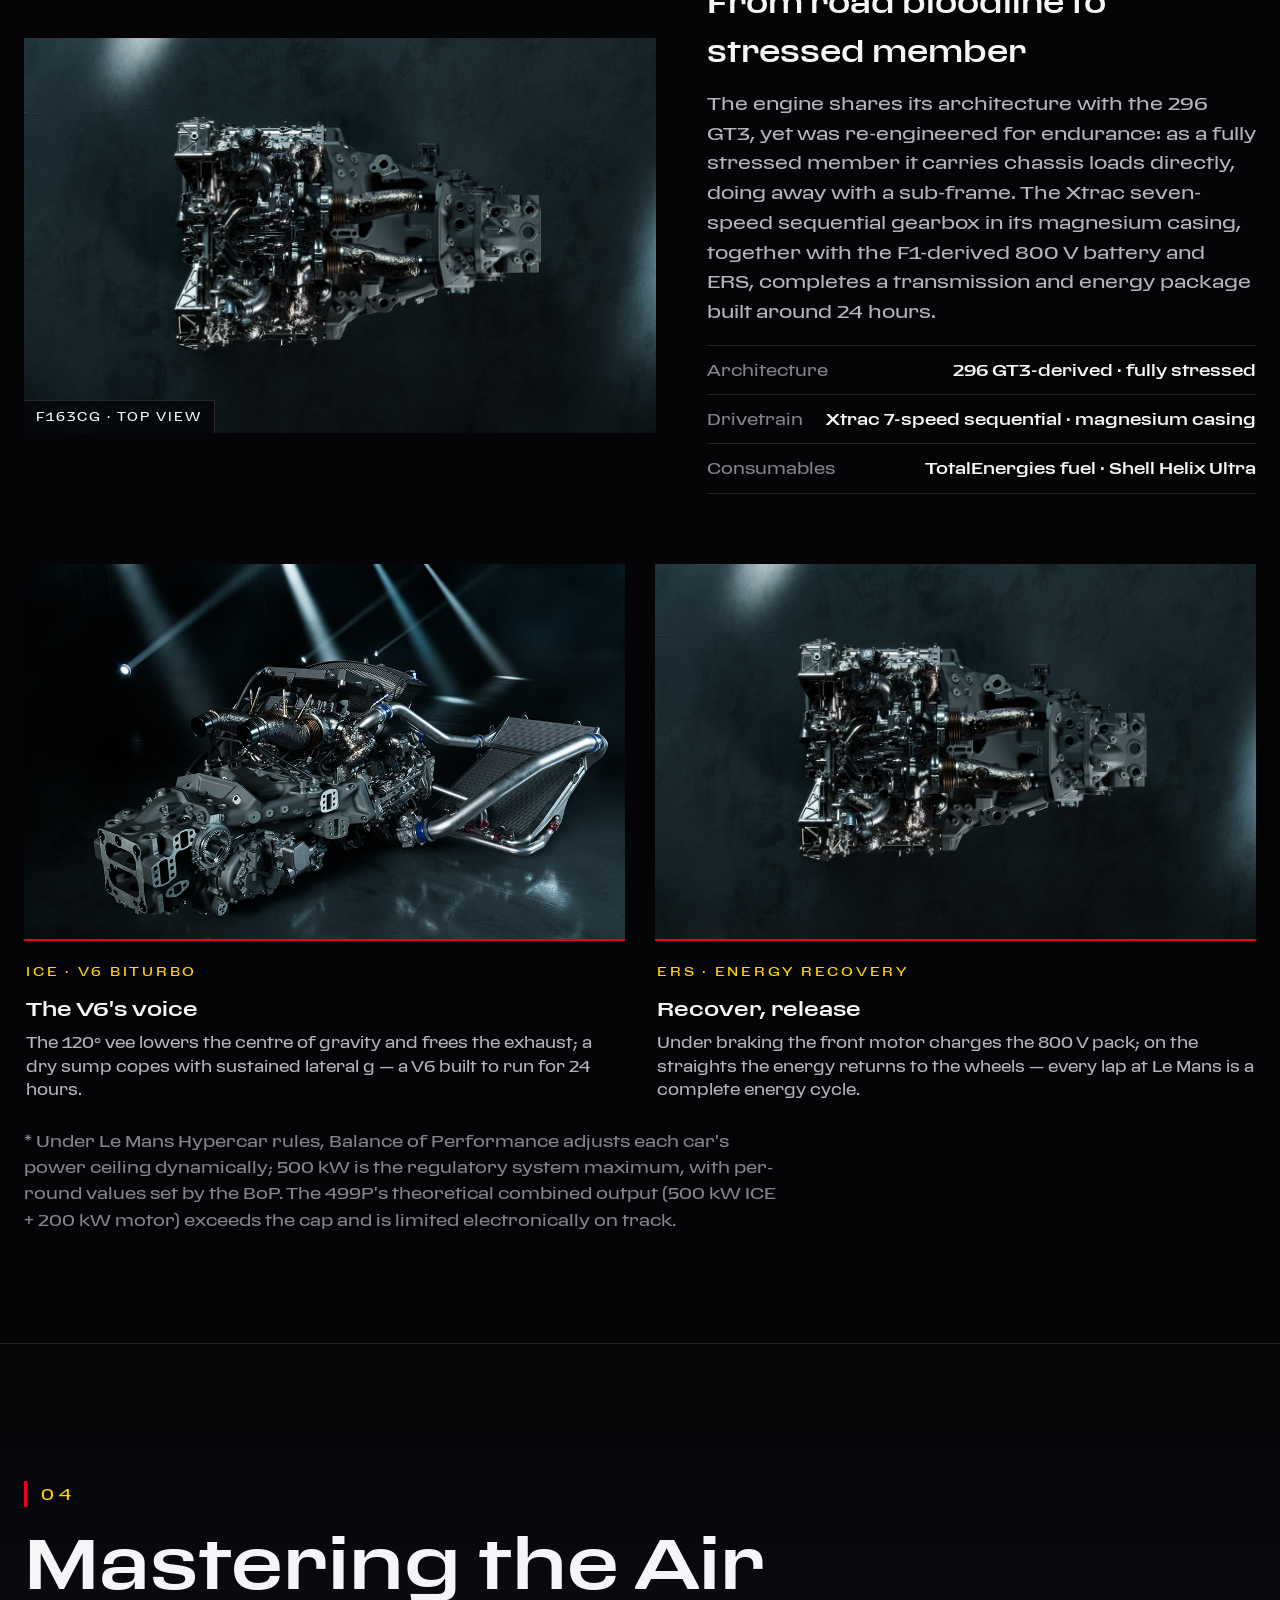
==== commit 1ddcef5d: "fix cover gallery black-area bug: body overflow-x hidden broke sticky root cause: body{overflow-x:hi" ====
--- a/en.html
+++ b/en.html
@@ -11,8 +11,8 @@
 <meta property="og:image" content="img/hero-poster-2026-front.jpg">
 <meta property="og:url" content="https://www.ferrari.com/en-EN/hypercar/ferrari-499p">
 <meta name="twitter:card" content="summary_large_image">
-<script src="js/lang-detect.js?v=10"></script>
-<link rel="stylesheet" href="css/style.css?v=10">
+<script src="js/lang-detect.js?v=11"></script>
+<link rel="stylesheet" href="css/style.css?v=11">
 <link rel="manifest" href="manifest.json">
 <link rel="icon" type="image/png" href="img/favicon-32.png">
 </head>
@@ -925,6 +925,6 @@
   </div>
 </footer>
 
-<script src="js/main.js?v=10"></script>
+<script src="js/main.js?v=11"></script>
 </body>
 </html>
--- a/css/style.css
+++ b/css/style.css
@@ -63,7 +63,9 @@
   font-size: 17px;
   line-height: 1.75;
   -webkit-font-smoothing: antialiased;
-  overflow-x: hidden;
+  /* 注意:不能用 overflow-x:hidden——它会把 body 变成滚动容器,
+     使 position:sticky(遮盖画廊舞台)失效;clip 不产生滚动容器 */
+  overflow-x: clip;
 }
 
 ::selection { background: var(--red); color: #fff; }
@@ -320,7 +322,7 @@
 .cg-text--left { align-items: flex-start; text-align: left; }
 .cg-text__card {
   max-width: 46ch; padding: clamp(18px, 2.6vw, 30px);
-  background: rgba(6, 6, 9, 0.58);
+  background: rgba(6, 6, 9, 0.74);
   backdrop-filter: blur(18px); -webkit-backdrop-filter: blur(18px);
   border: 1px solid var(--line);
   box-shadow: 0 18px 50px rgba(0, 0, 0, 0.4);
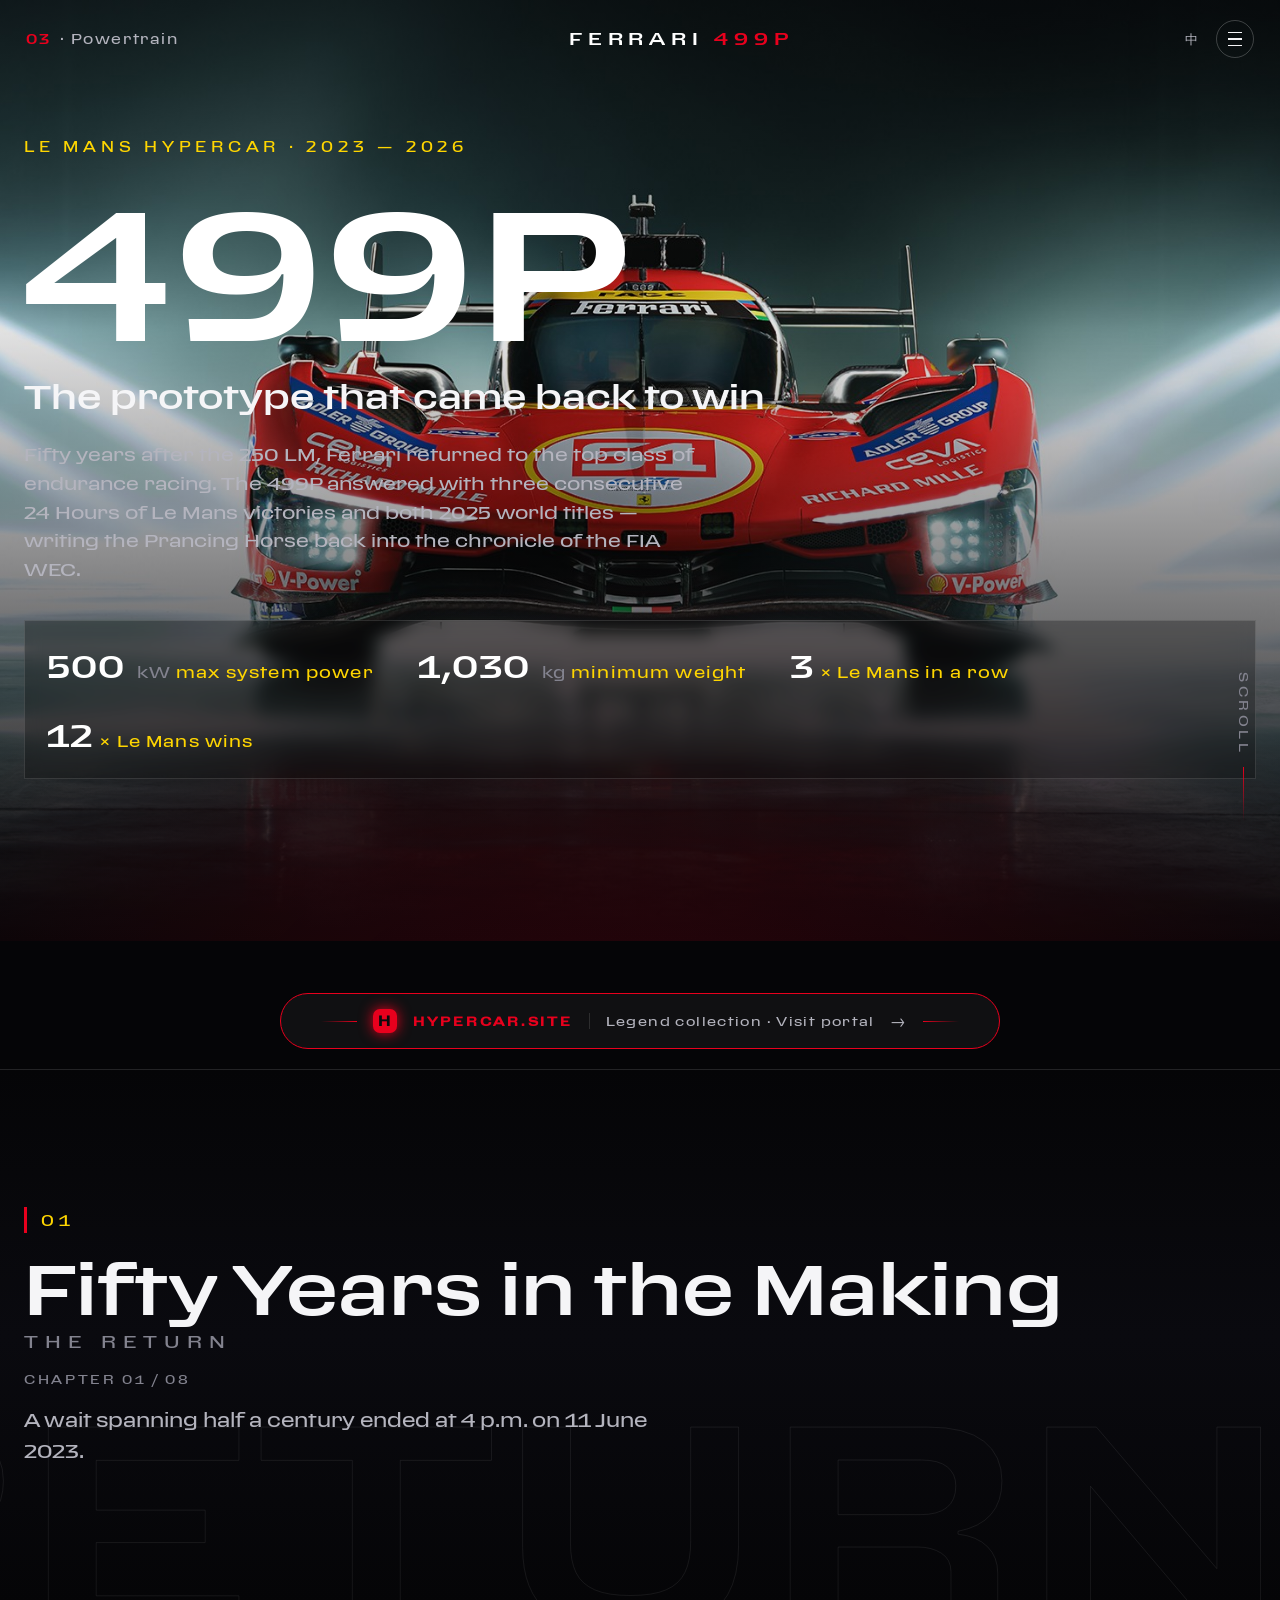
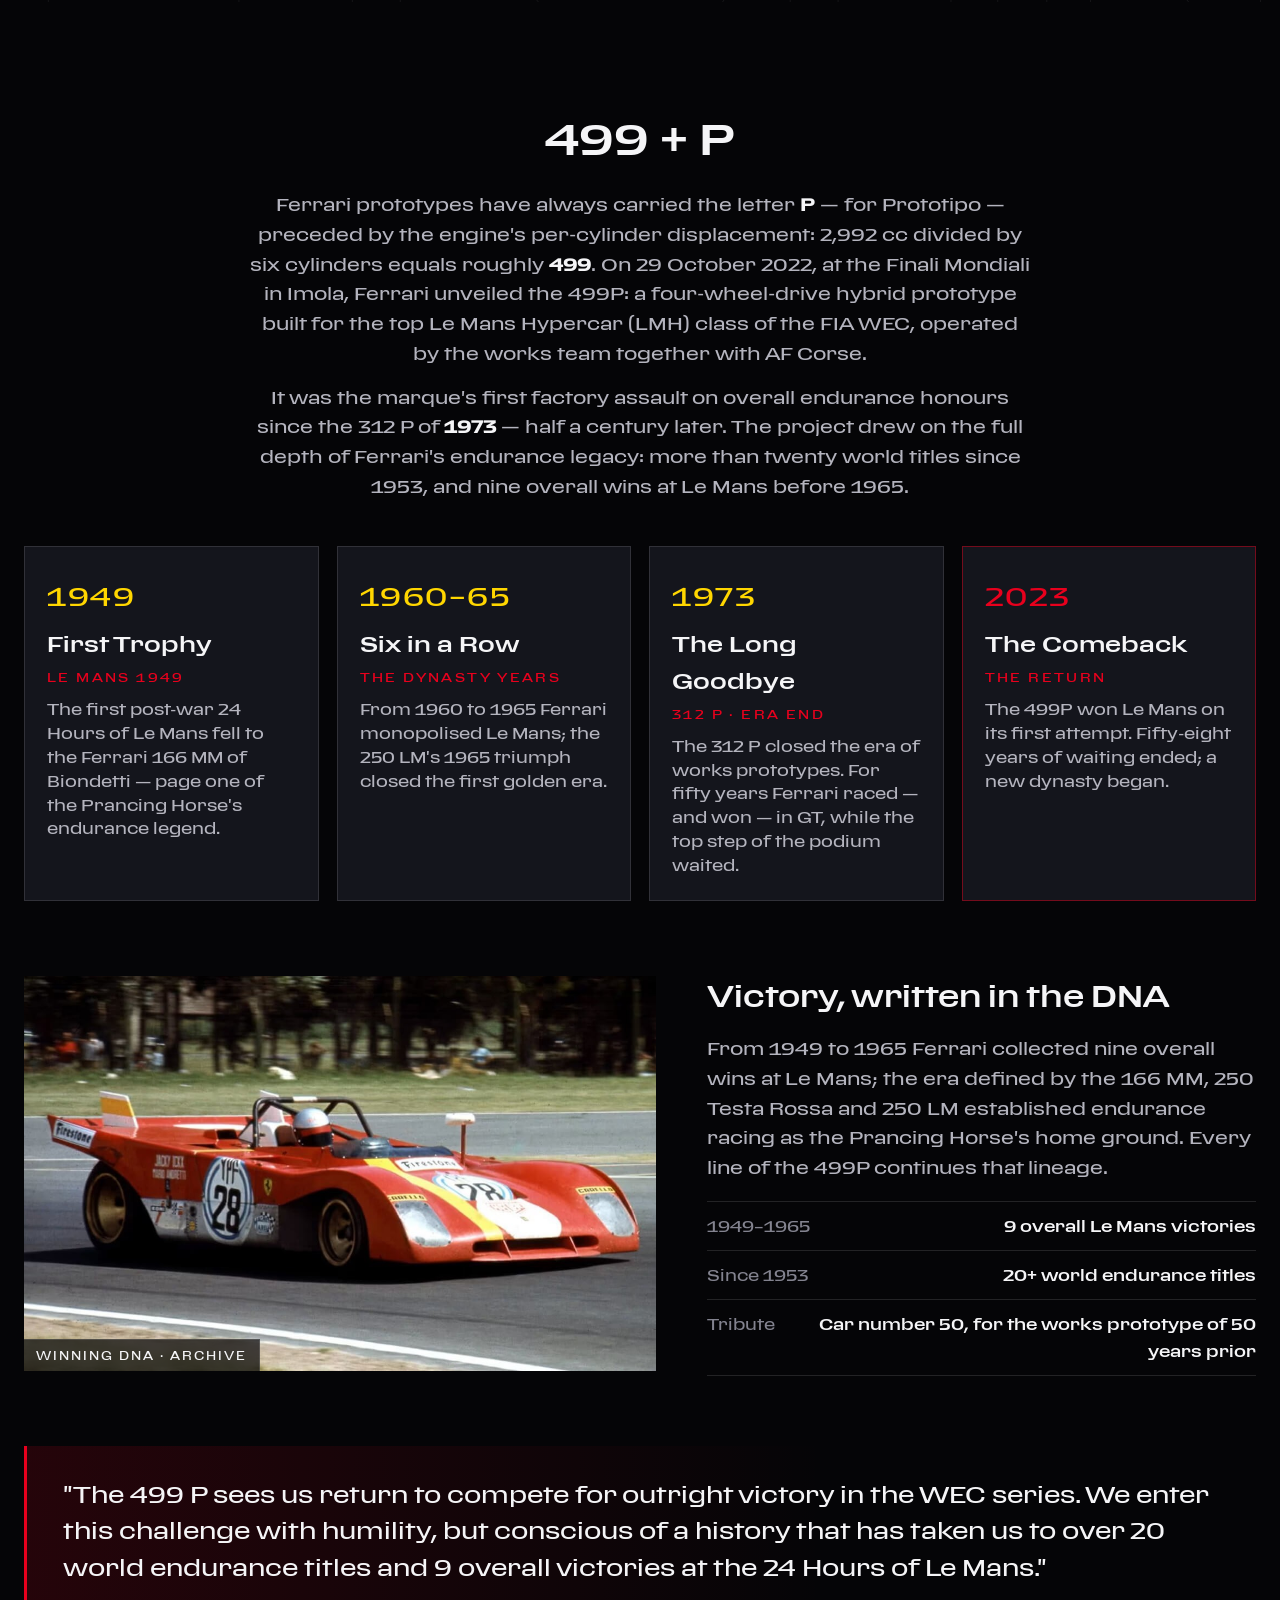
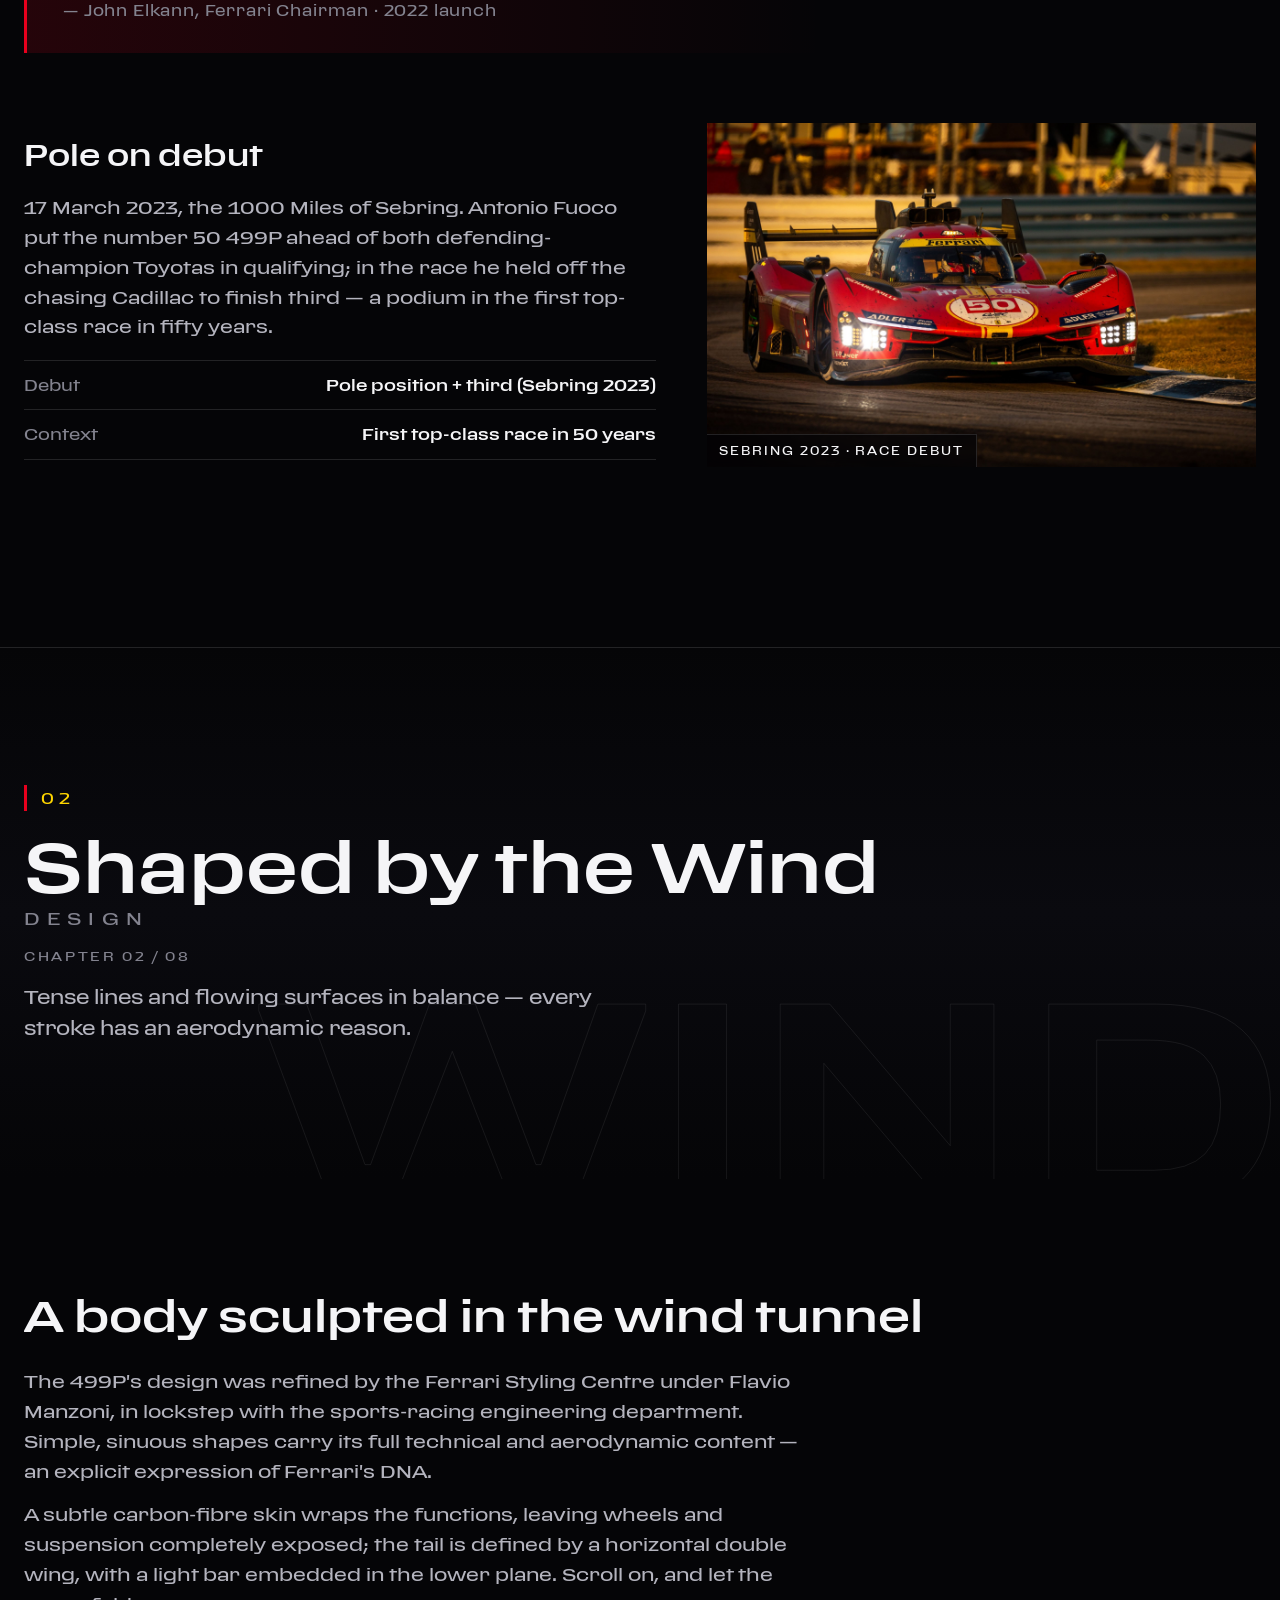
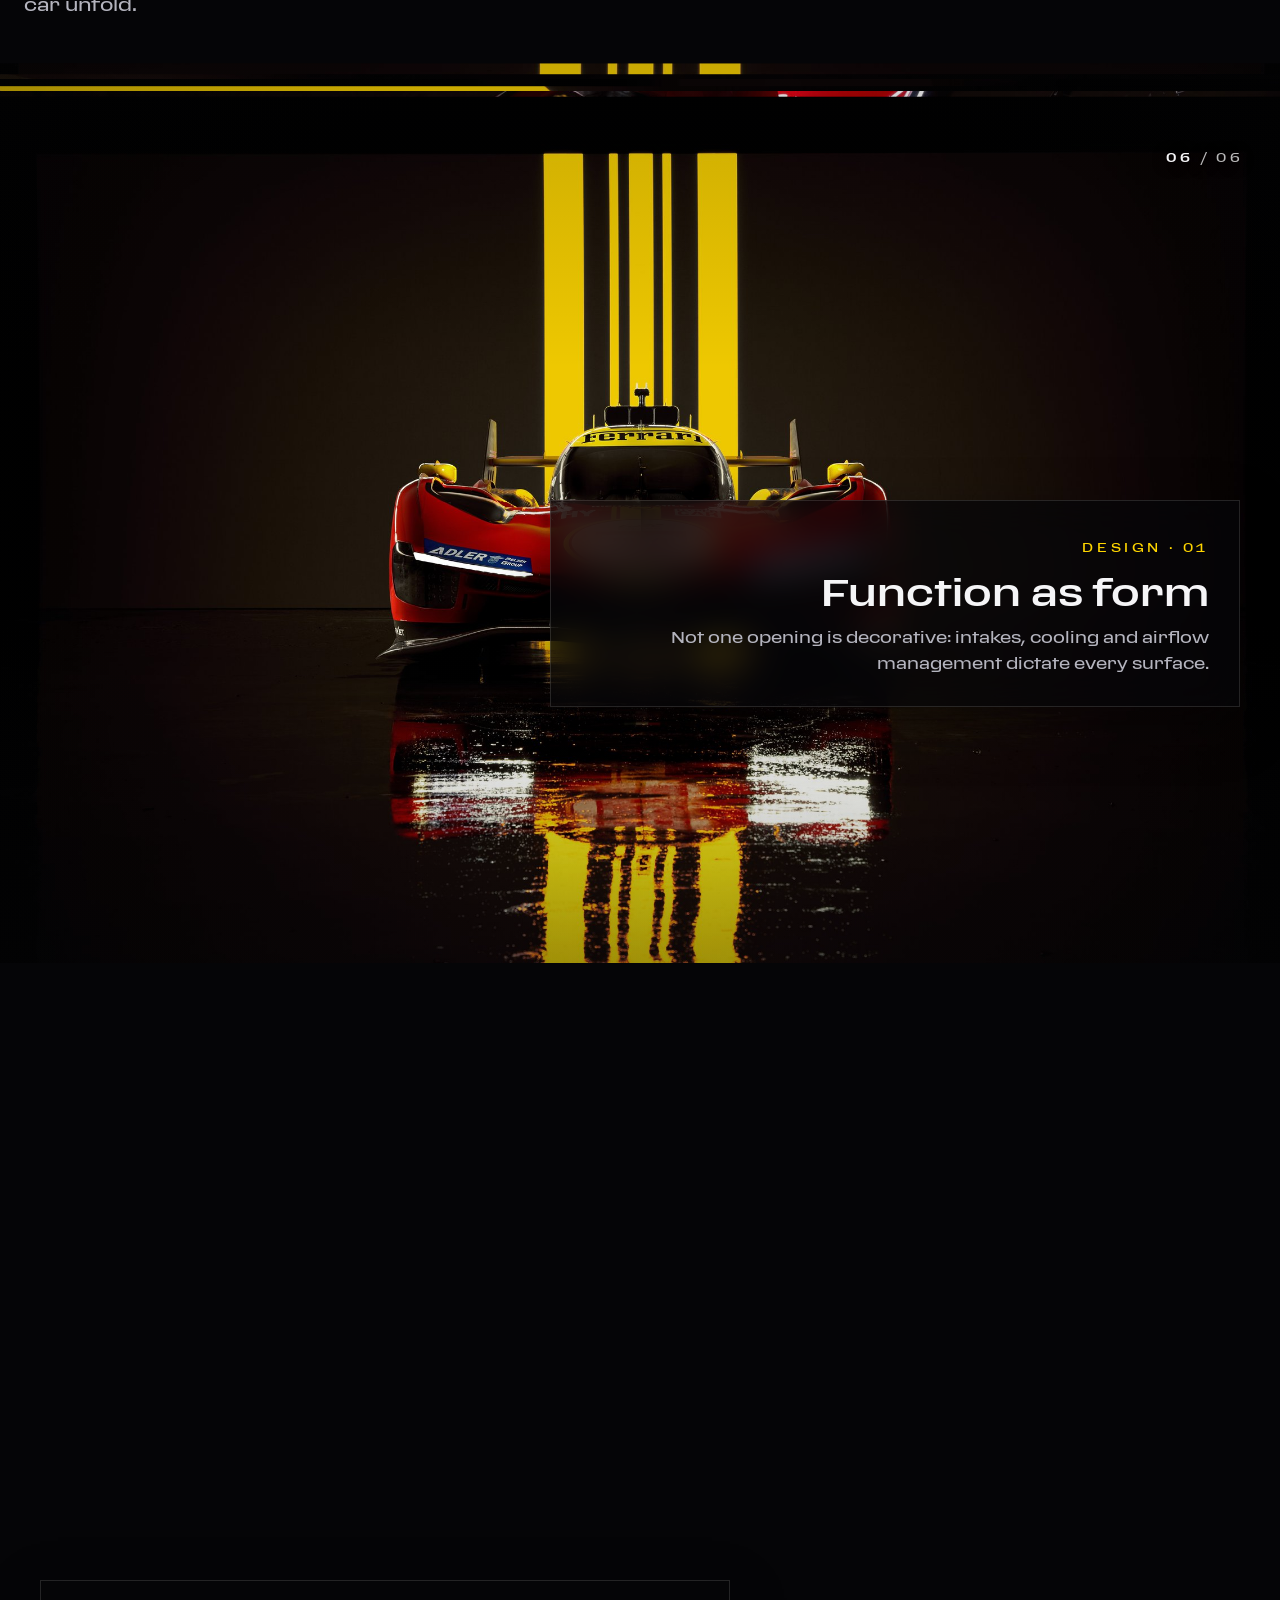
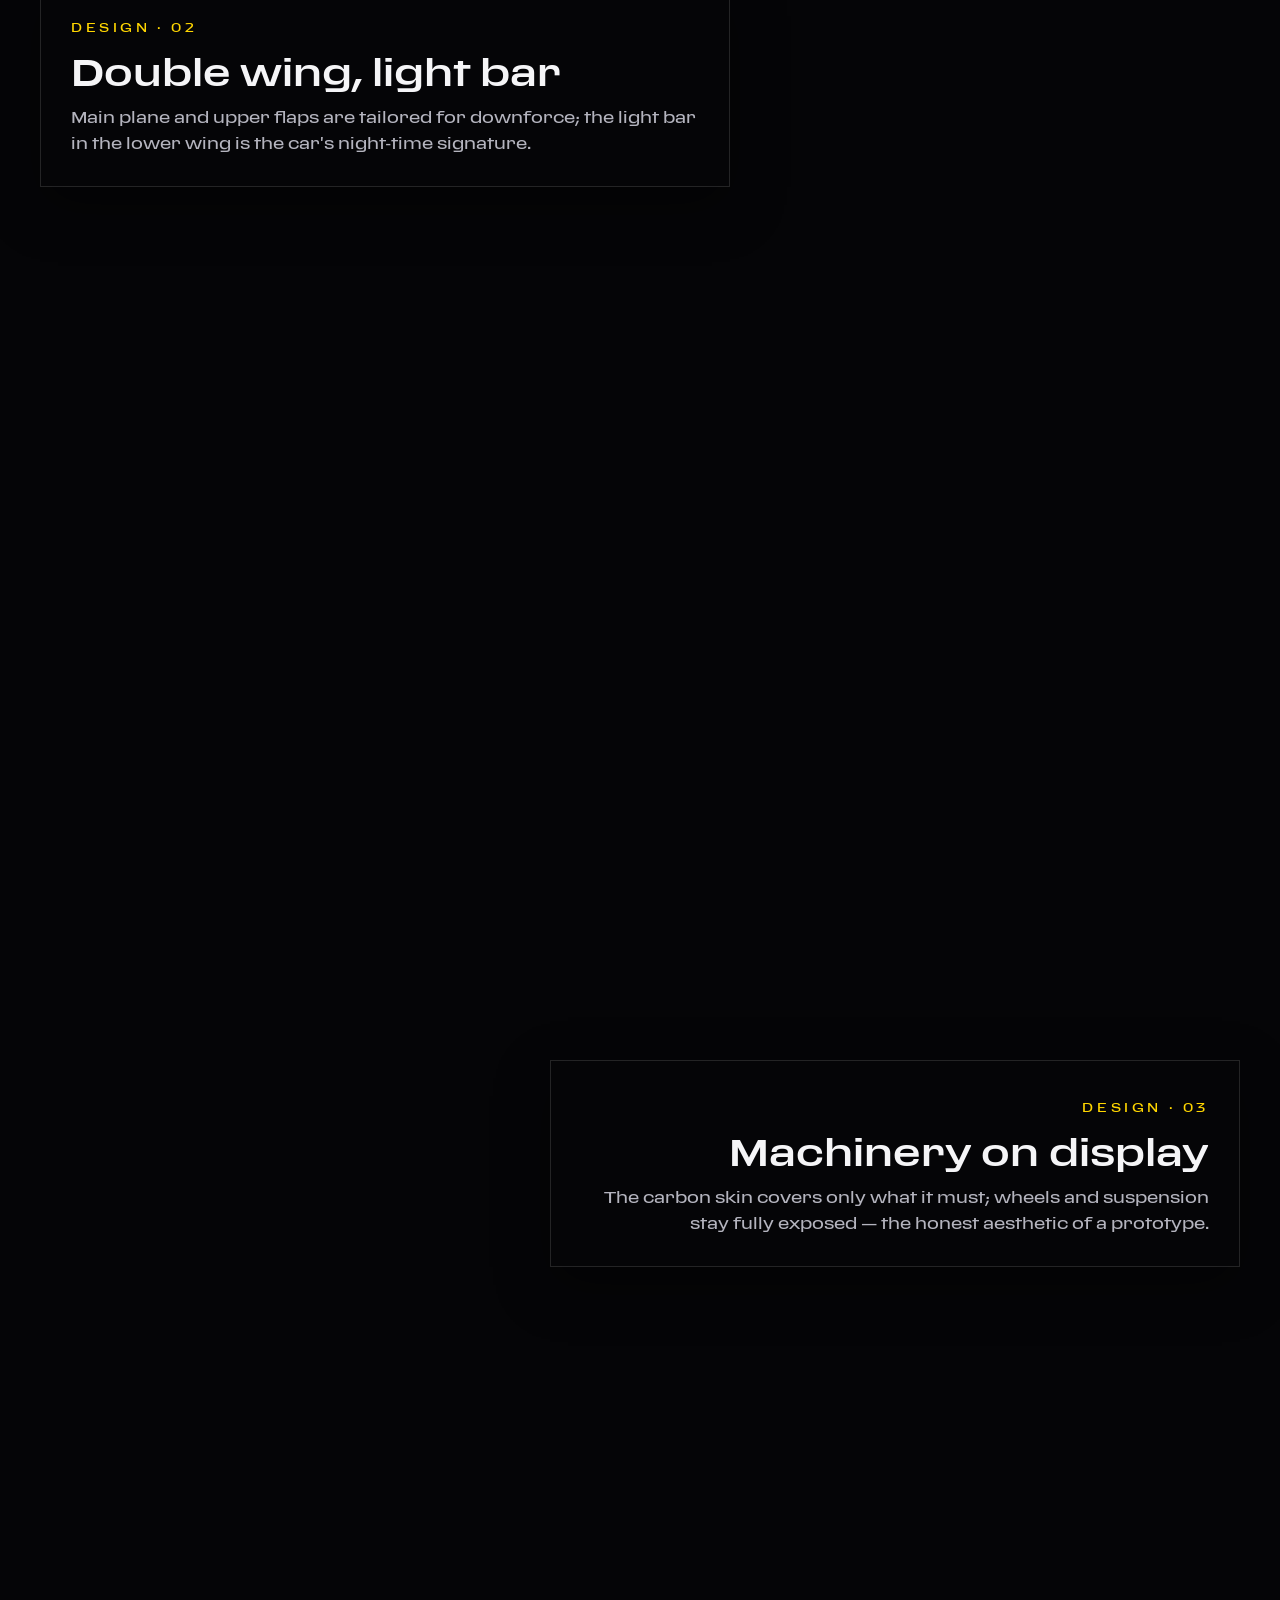
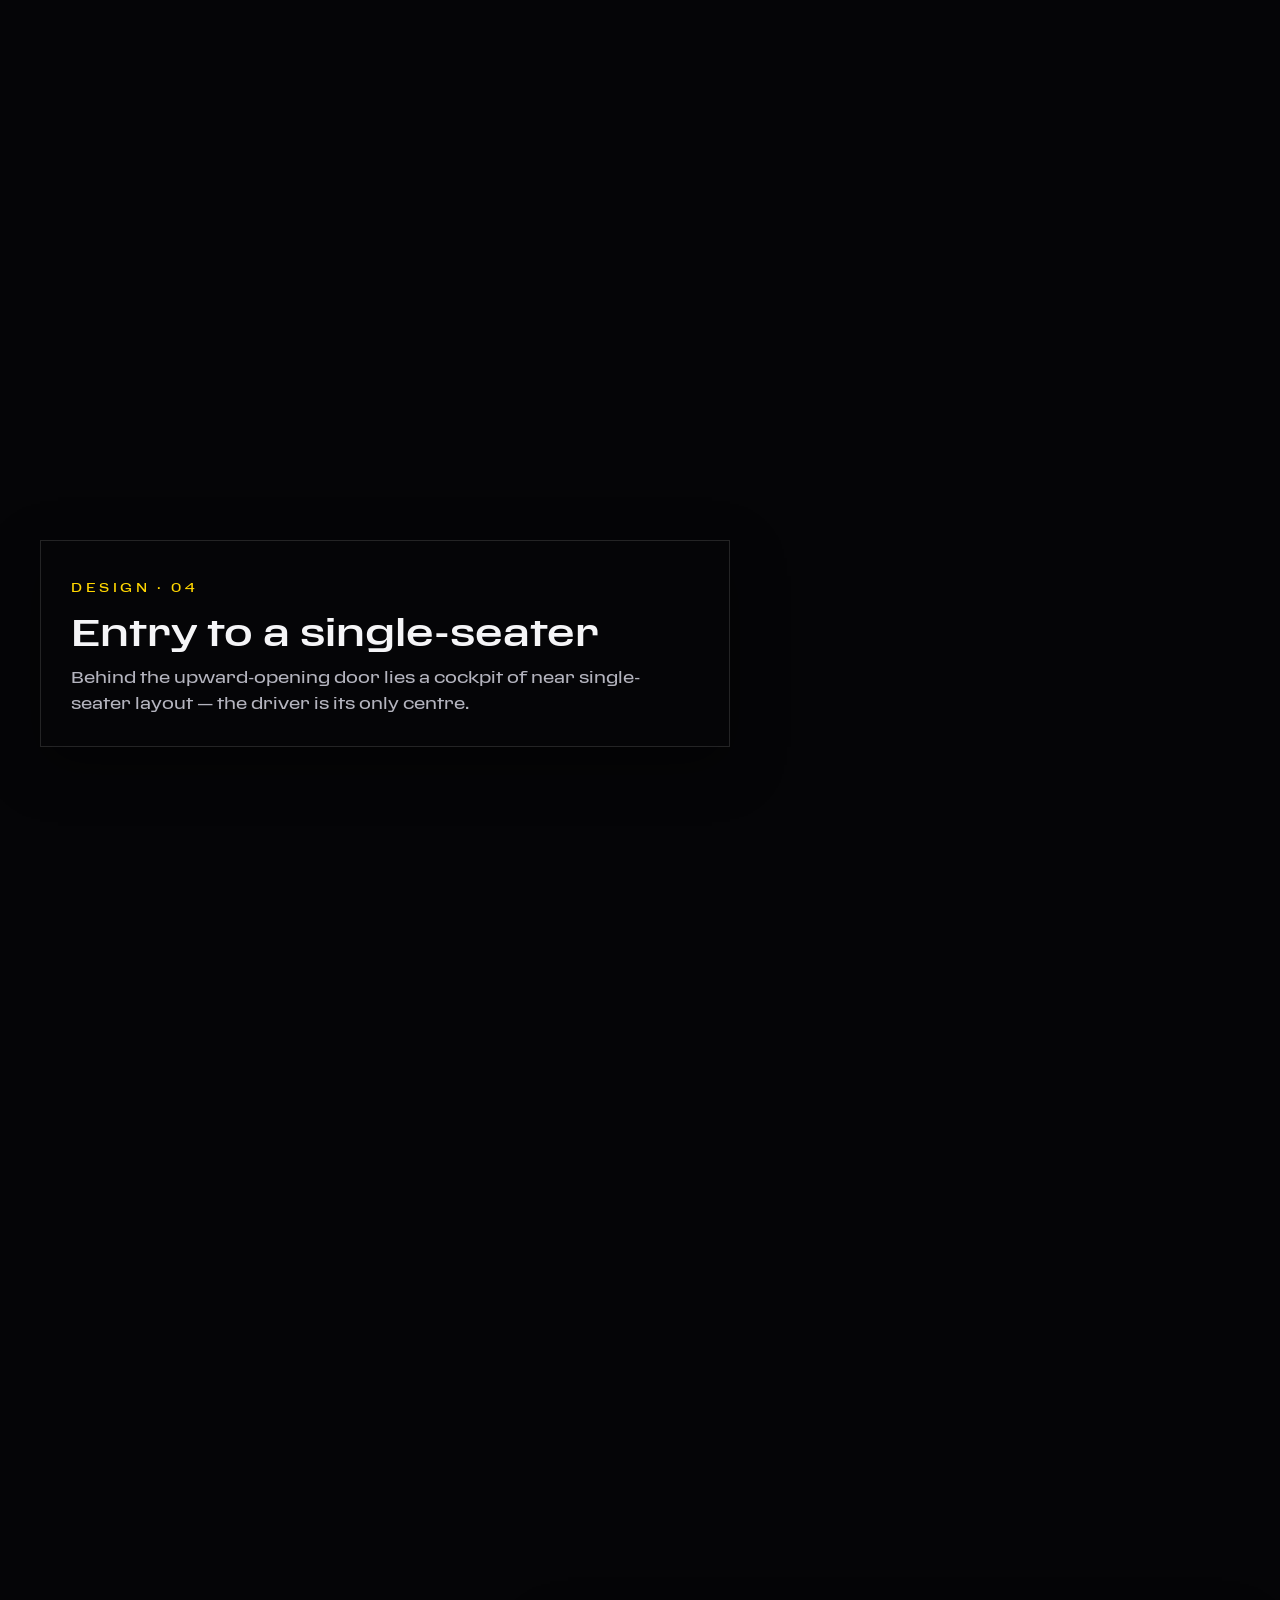
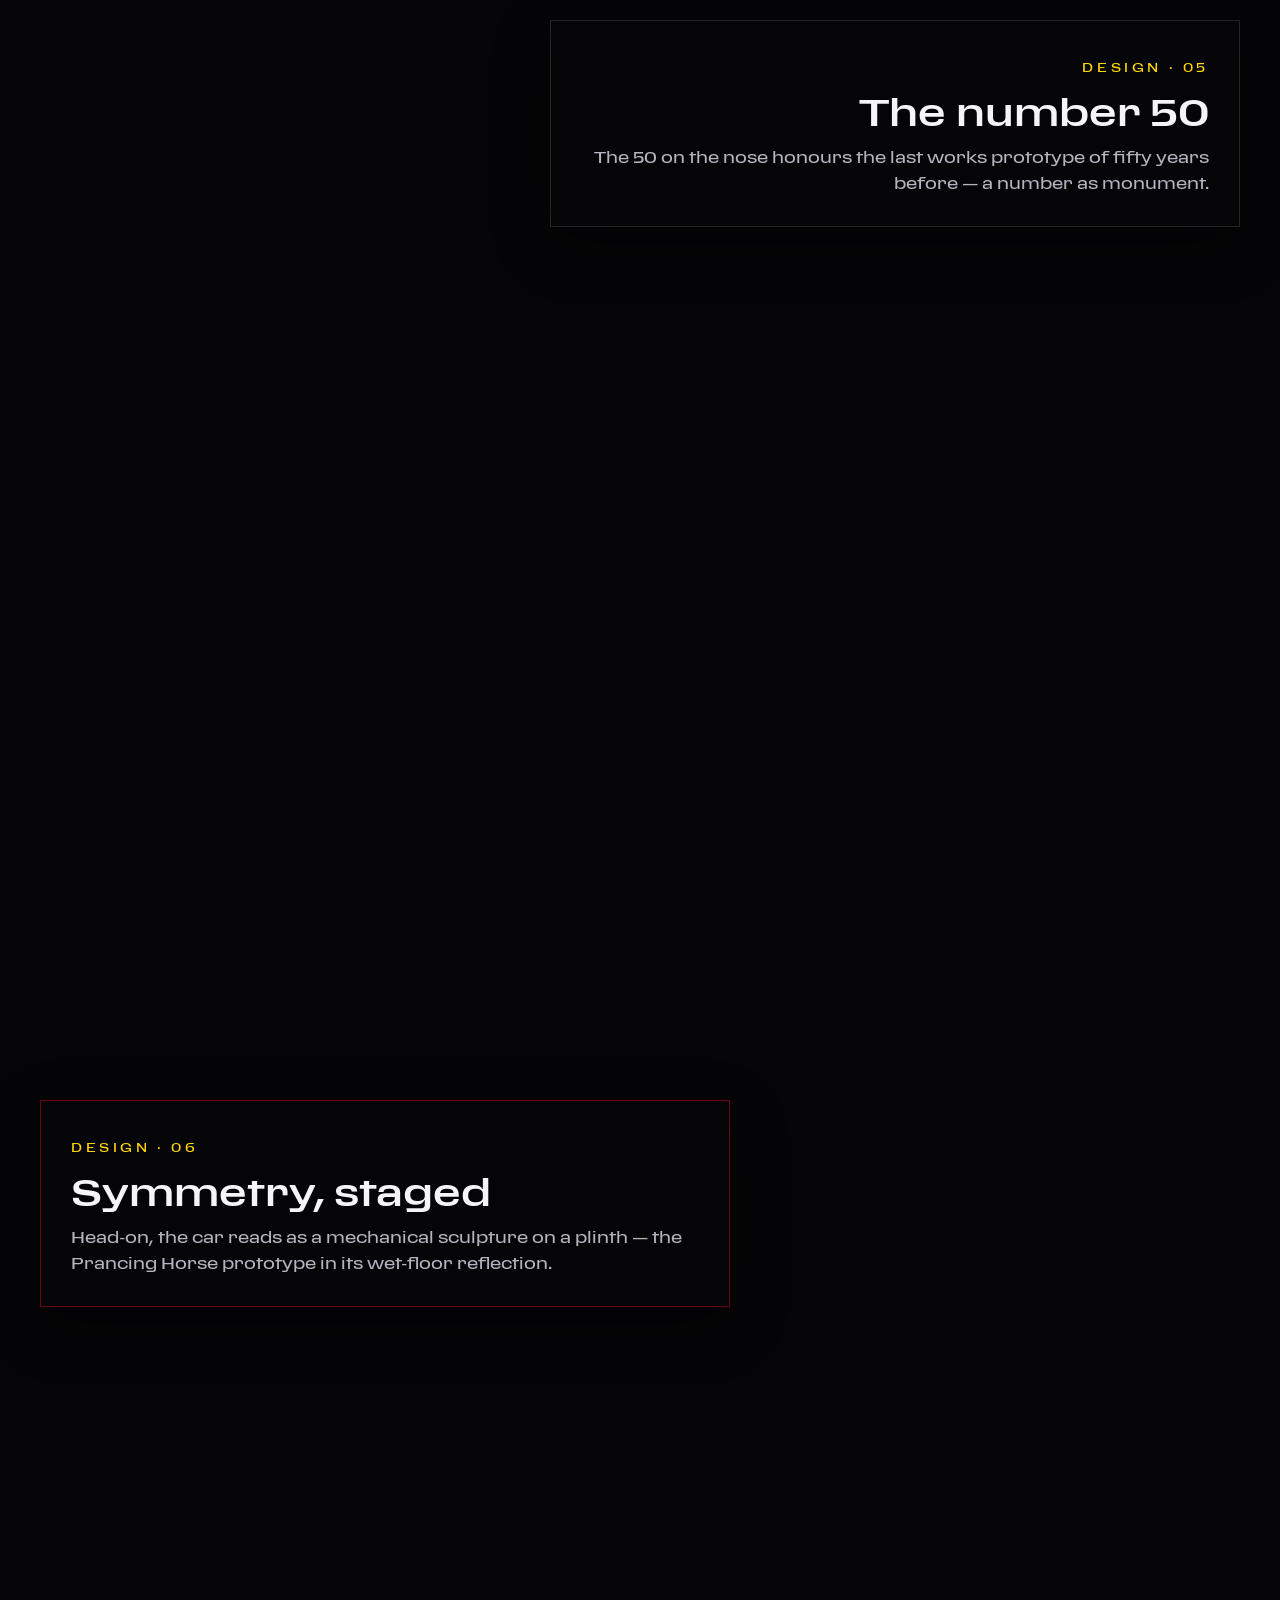
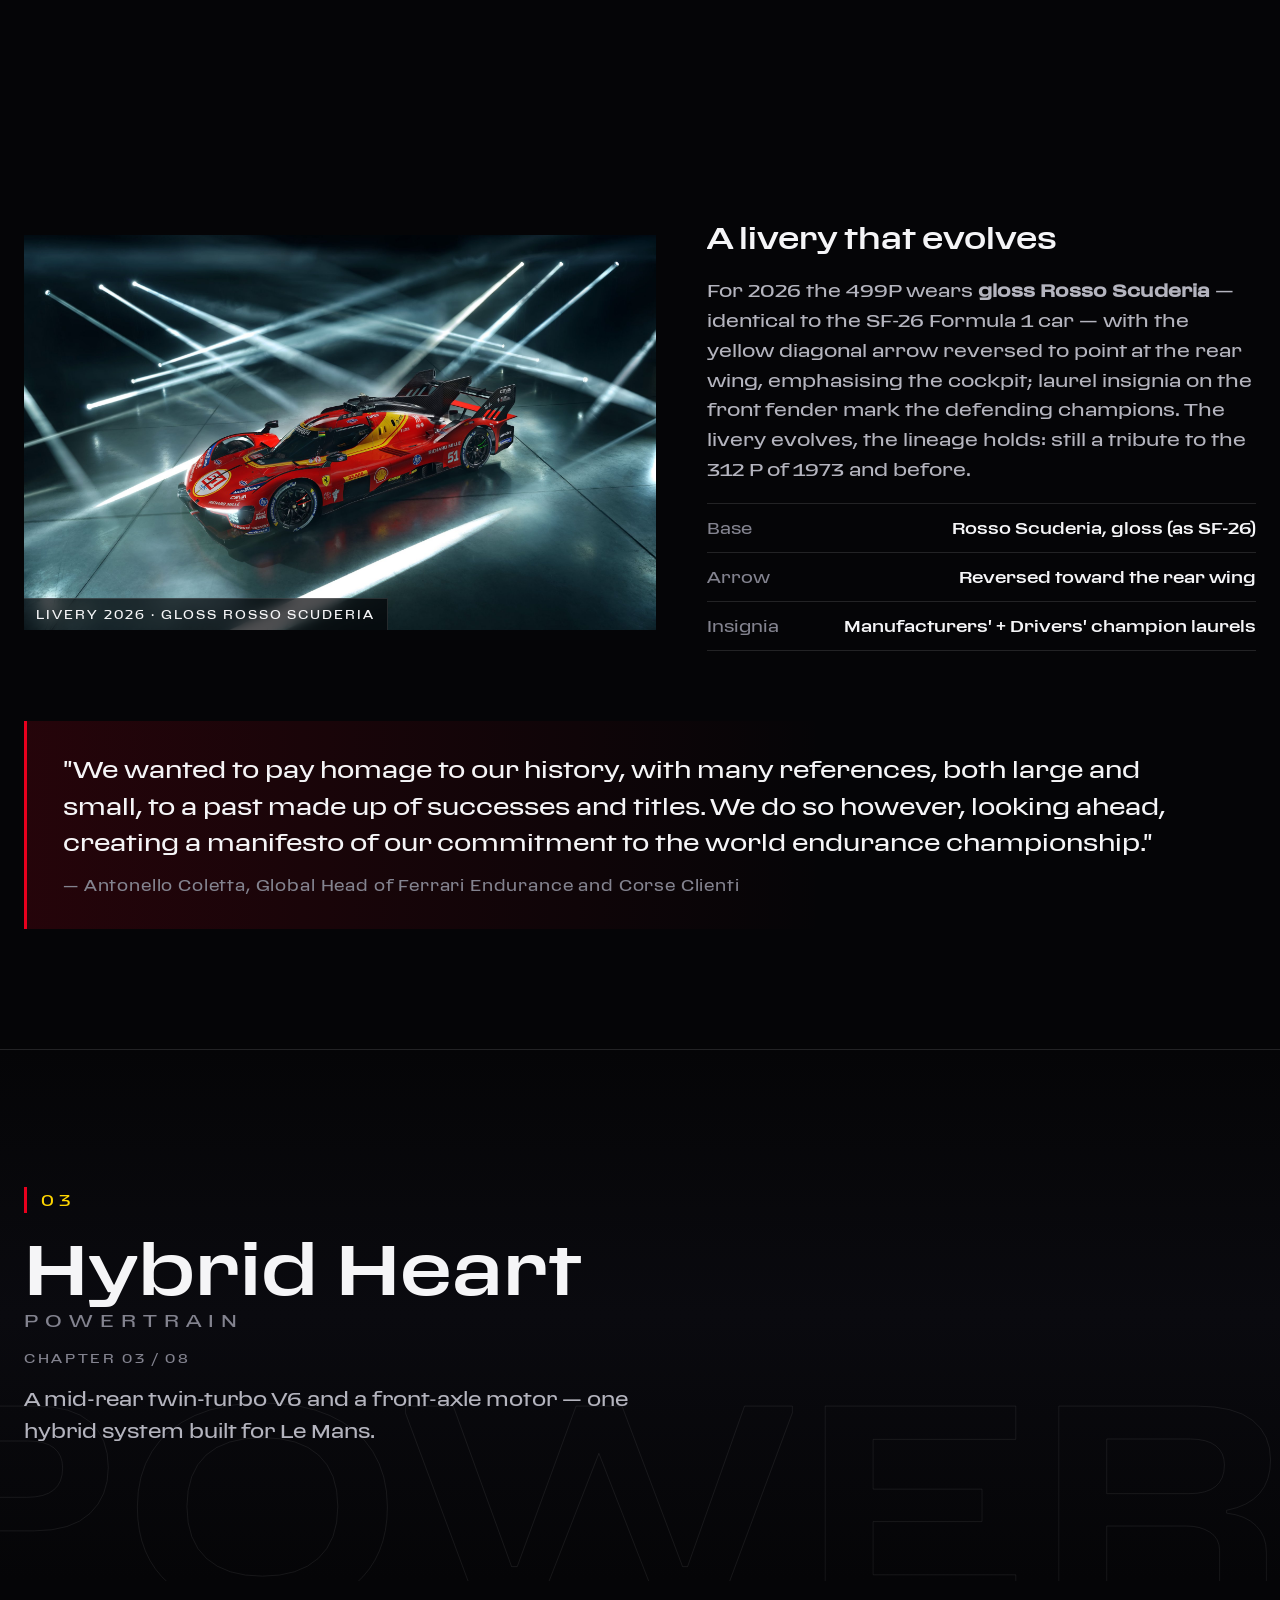
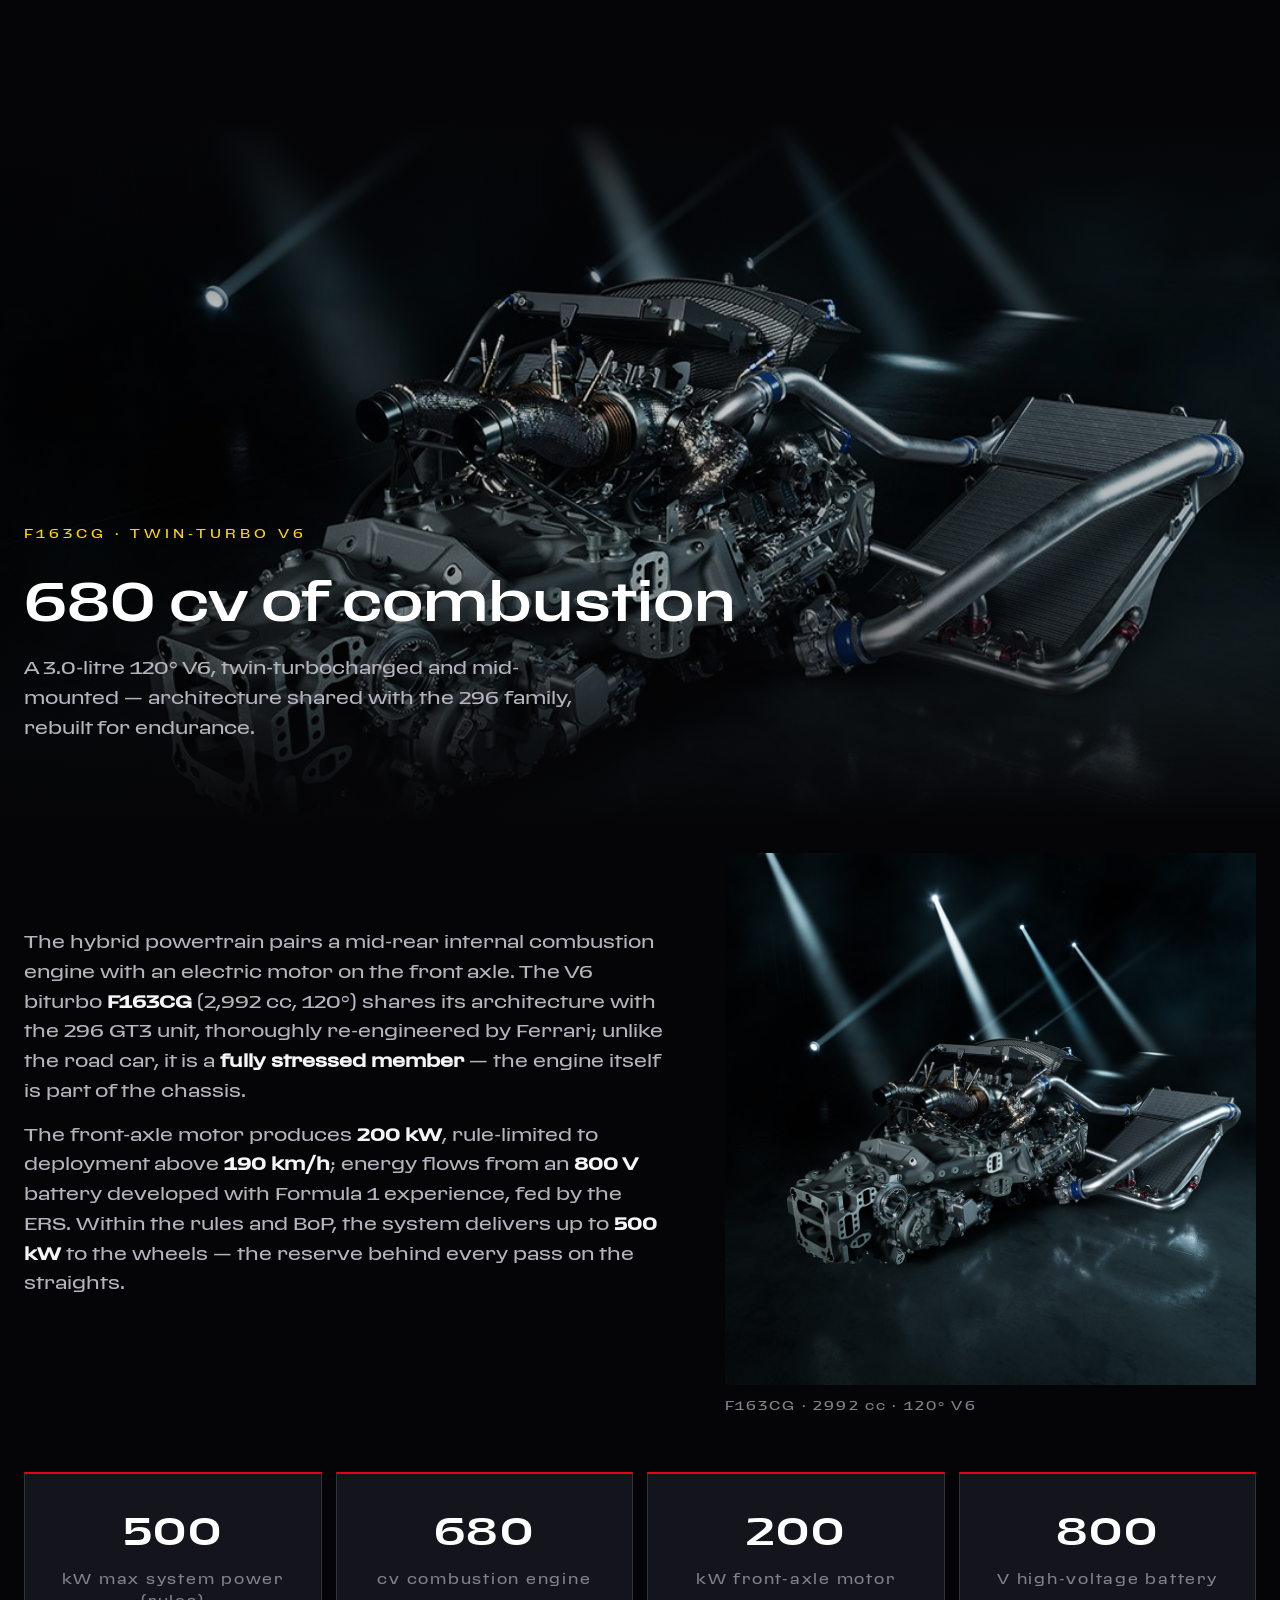
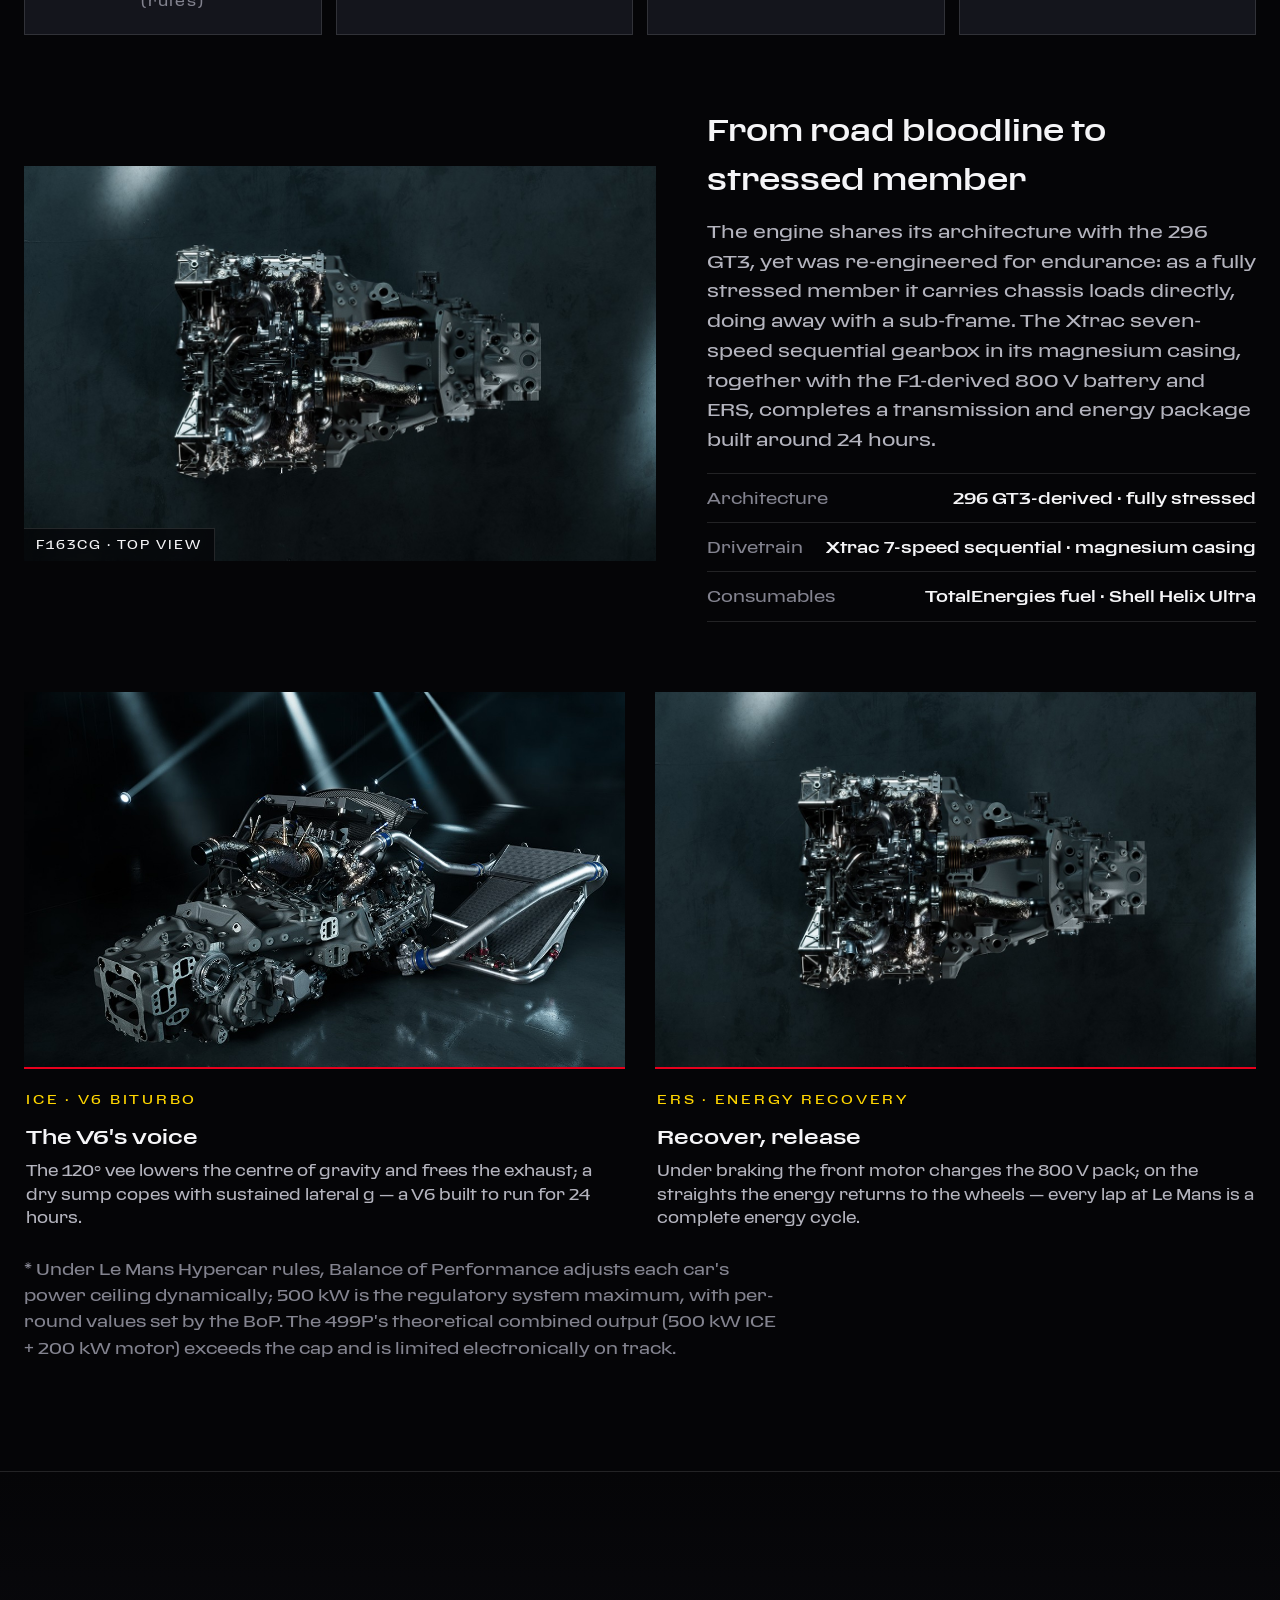
==== commit 66e5f3a8: "hero 下方新增 HYPERCAR.SITE 门户跳转条(中英双语) - index.html / en.html: hero 结束后、第一章前插入 portal-bar 胶囊跳转条   (H 徽标" ====
--- a/en.html
+++ b/en.html
@@ -70,6 +70,18 @@
   <div class="hero__scroll mono">SCROLL <span class="hero__line"></span></div>
 </section>
 
+<!-- ============ HYPERCAR PORTAL ============ -->
+<a class="portal-bar" href="https://www.hypercar.site" target="_blank" rel="noopener" aria-label="HYPERCAR.SITE portal">
+  <span class="portal-bar__rule" aria-hidden="true"></span>
+  <span class="portal-bar__badge" aria-hidden="true">H</span>
+  <span class="portal-bar__name">HYPERCAR.SITE</span>
+  <span class="portal-bar__sep" aria-hidden="true"></span>
+  <span class="portal-bar__text">Legend collection · Visit portal</span>
+  <i class="portal-bar__arrow" aria-hidden="true">→</i>
+  <span class="portal-bar__rule portal-bar__rule--r" aria-hidden="true"></span>
+</a>
+
+
 <!-- ============ 01 ORIGIN ============ -->
 <div class="chapter-break" data-ch="01"><span class="chapter-break__watermark" aria-hidden="true">RETURN</span><div class="wrap"><span class="cb__no mono">01</span><h2 class="cb__name">Fifty Years in the Making<span class="cb__en">THE RETURN</span></h2><span class="cb__meta mono">CHAPTER 01 / 08</span>
       <p class="cb__lead">A wait spanning half a century ended at 4 p.m. on 11 June 2023.</p></div></div>
--- a/css/style.css
+++ b/css/style.css
@@ -783,3 +783,67 @@
   .hero__specs i { font-size: 10.5px; }
   .hero__scroll { display: none; }
 }
+/* ---------- HYPERCAR 门户跳转 ---------- */
+.portal-bar {
+  display: flex;
+  align-items: center;
+  gap: 16px;
+  width: fit-content;
+  max-width: calc(100% - 48px);
+  margin: 52px auto 20px;
+  padding: 15px 40px;
+  border: 1.5px solid var(--accent, var(--blue-lux, var(--red, var(--gold))));
+  border-radius: 999px;
+  background: rgba(255, 255, 255, 0.045);
+  color: var(--ink-dim, var(--dim));
+  font-family: var(--font-mono, var(--mono));
+  font-size: 11.5px;
+  letter-spacing: 0.2em;
+  text-decoration: none;
+  transition: border-color .35s, color .35s, background .35s, transform .35s;
+}
+.portal-bar:hover { transform: translateY(-2px); background: rgba(255, 255, 255, 0.09); }
+.portal-bar__rule {
+  width: 36px;
+  height: 1px;
+  flex: none;
+  background: linear-gradient(90deg, transparent, var(--accent, var(--blue-lux, var(--red, var(--gold)))));
+}
+.portal-bar__rule--r { background: linear-gradient(90deg, var(--accent, var(--blue-lux, var(--red, var(--gold)))), transparent); }
+.portal-bar__badge {
+  width: 24px;
+  height: 24px;
+  border-radius: 7px;
+  flex: none;
+  display: grid;
+  place-items: center;
+  background: var(--accent, var(--blue-lux, var(--red, var(--gold))));
+  color: #0b0b0e;
+  font-size: 13px;
+  font-weight: 700;
+  box-shadow: 0 0 14px var(--accent, var(--blue-lux, var(--red, var(--gold))));
+}
+.portal-bar__name {
+  color: var(--accent, var(--blue-lux, var(--red, var(--gold))));
+  font-weight: 700;
+  letter-spacing: 0.24em;
+  white-space: nowrap;
+}
+.portal-bar__sep {
+  width: 1px;
+  height: 16px;
+  flex: none;
+  background: var(--line);
+}
+.portal-bar__text {
+  color: var(--ink-dim, var(--dim));
+  letter-spacing: 0.12em;
+  white-space: nowrap;
+}
+.portal-bar__arrow { font-style: normal; transition: transform .35s; }
+.portal-bar:hover .portal-bar__arrow { transform: translateX(4px); }
+@media (max-width: 720px) {
+  .portal-bar { flex-wrap: wrap; justify-content: center; text-align: center; margin: 30px 20px 14px; padding: 13px 26px; gap: 12px; }
+  .portal-bar__rule { display: none; }
+  .portal-bar__text { white-space: normal; }
+}
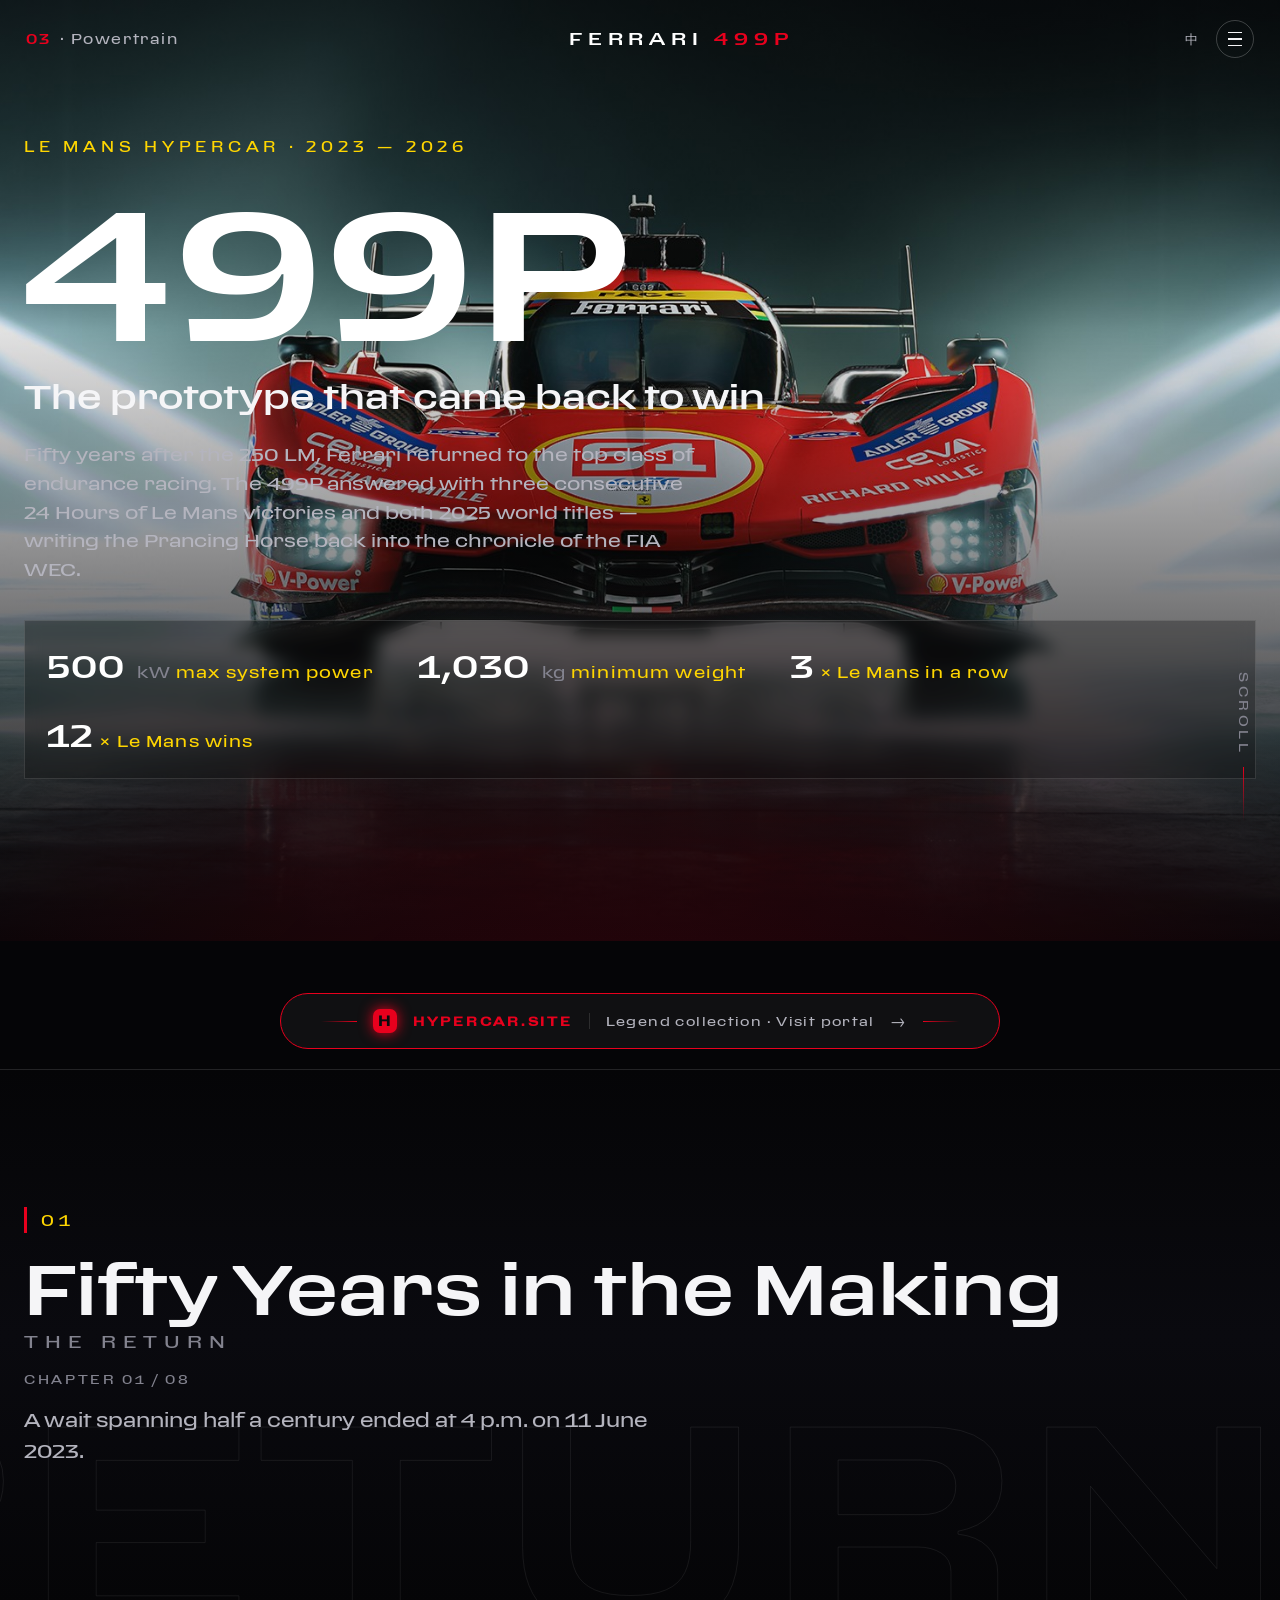
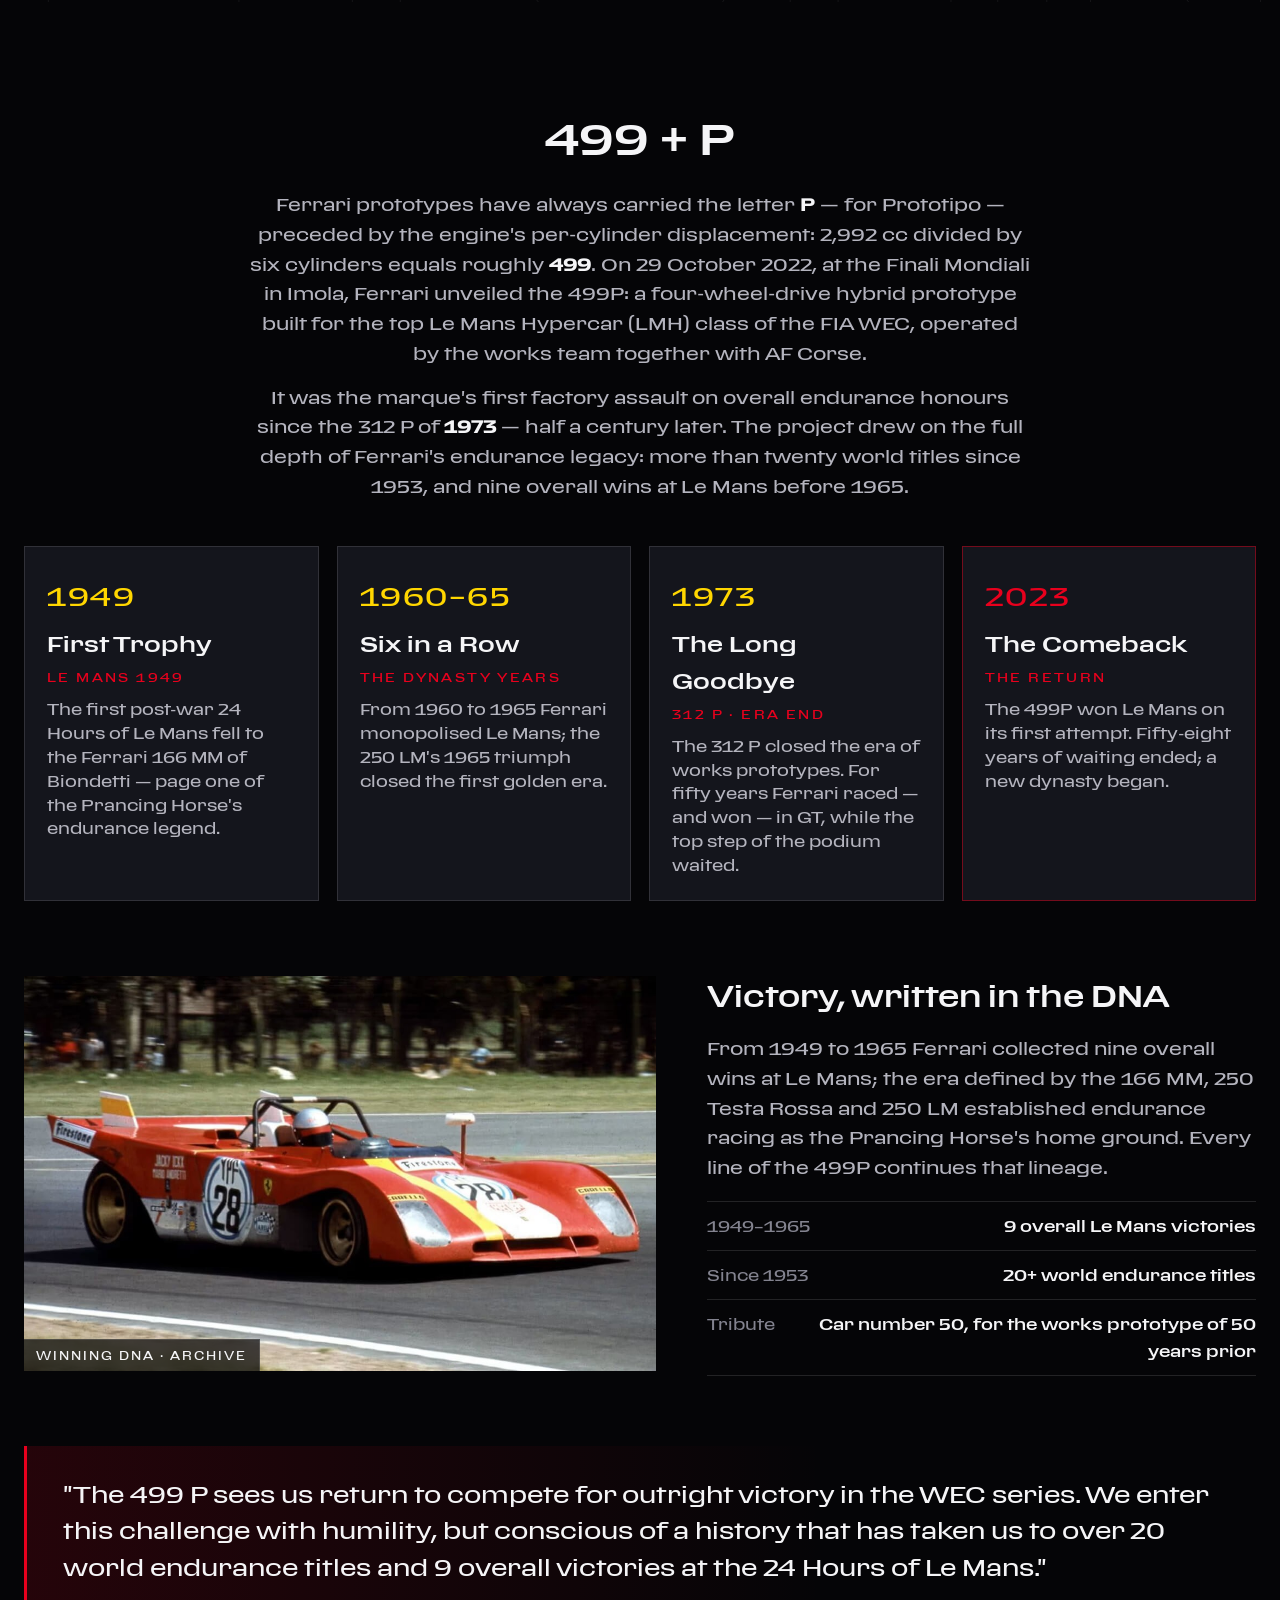
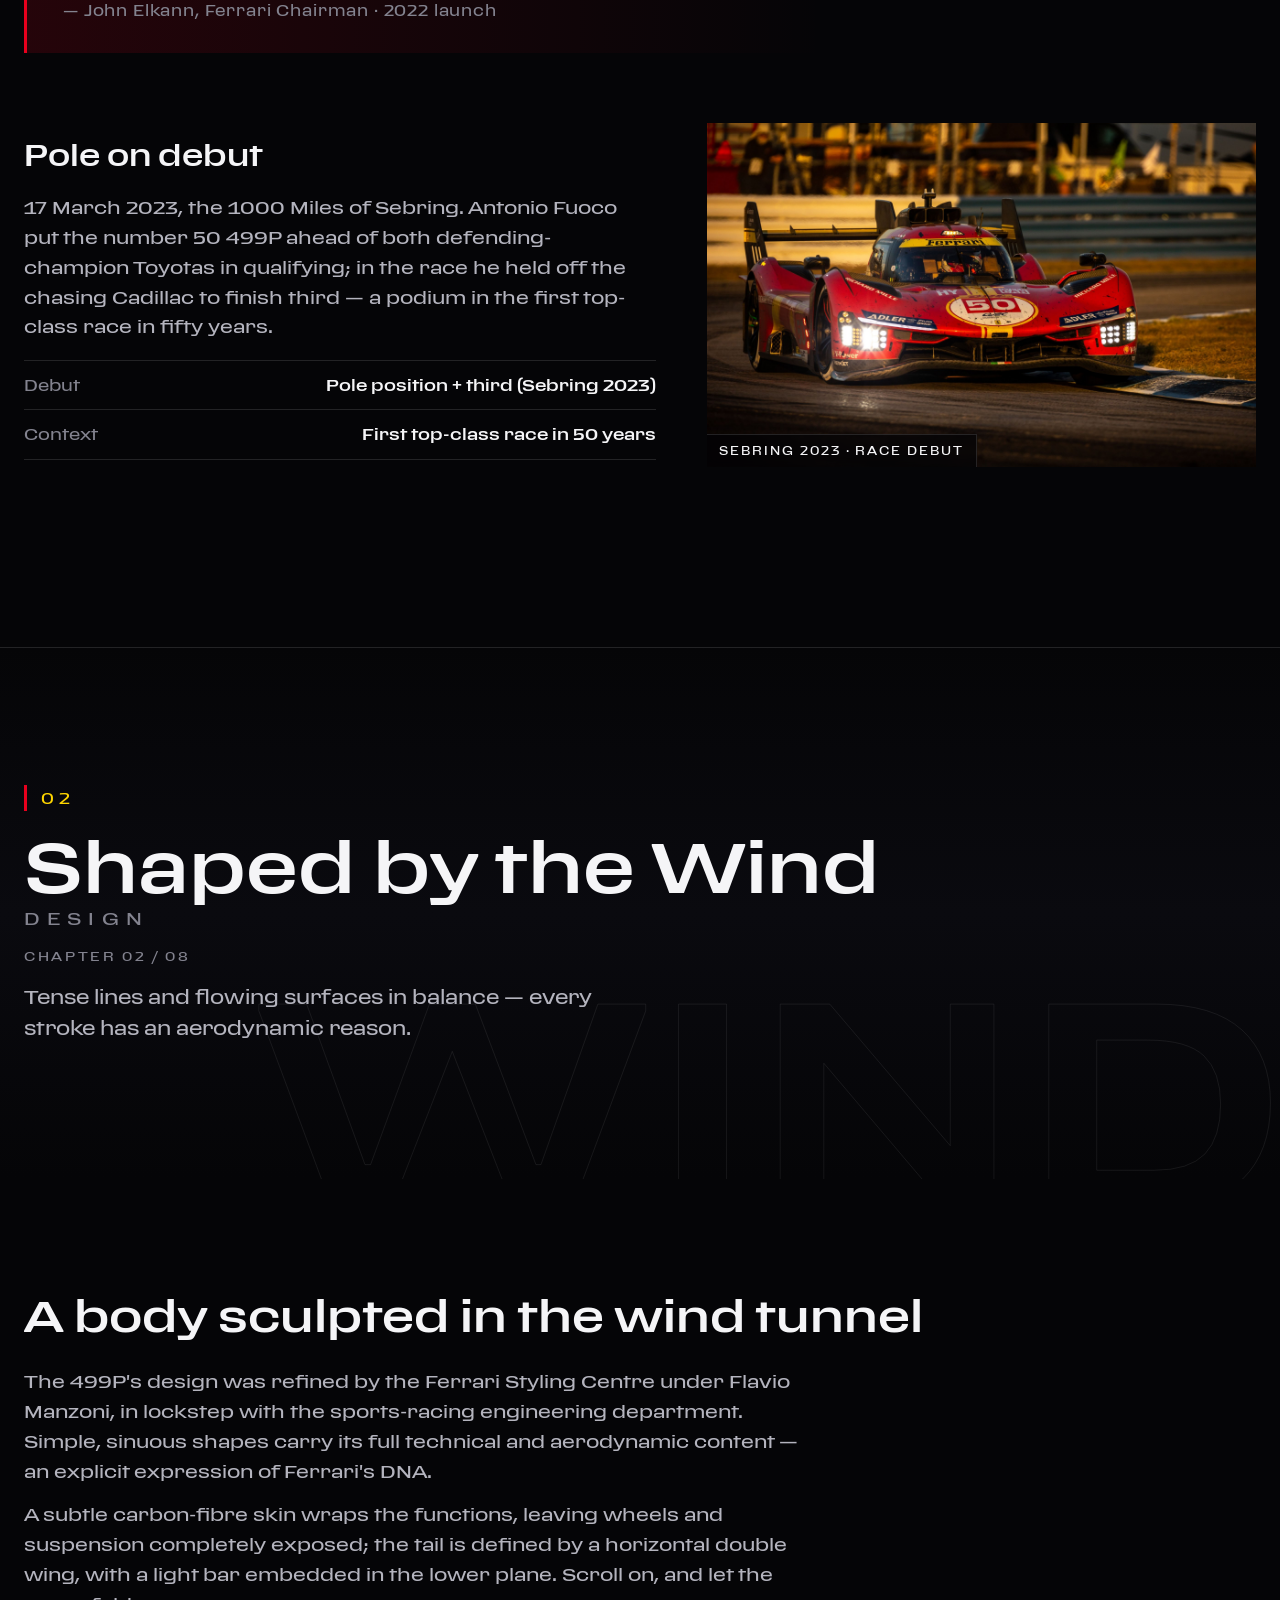
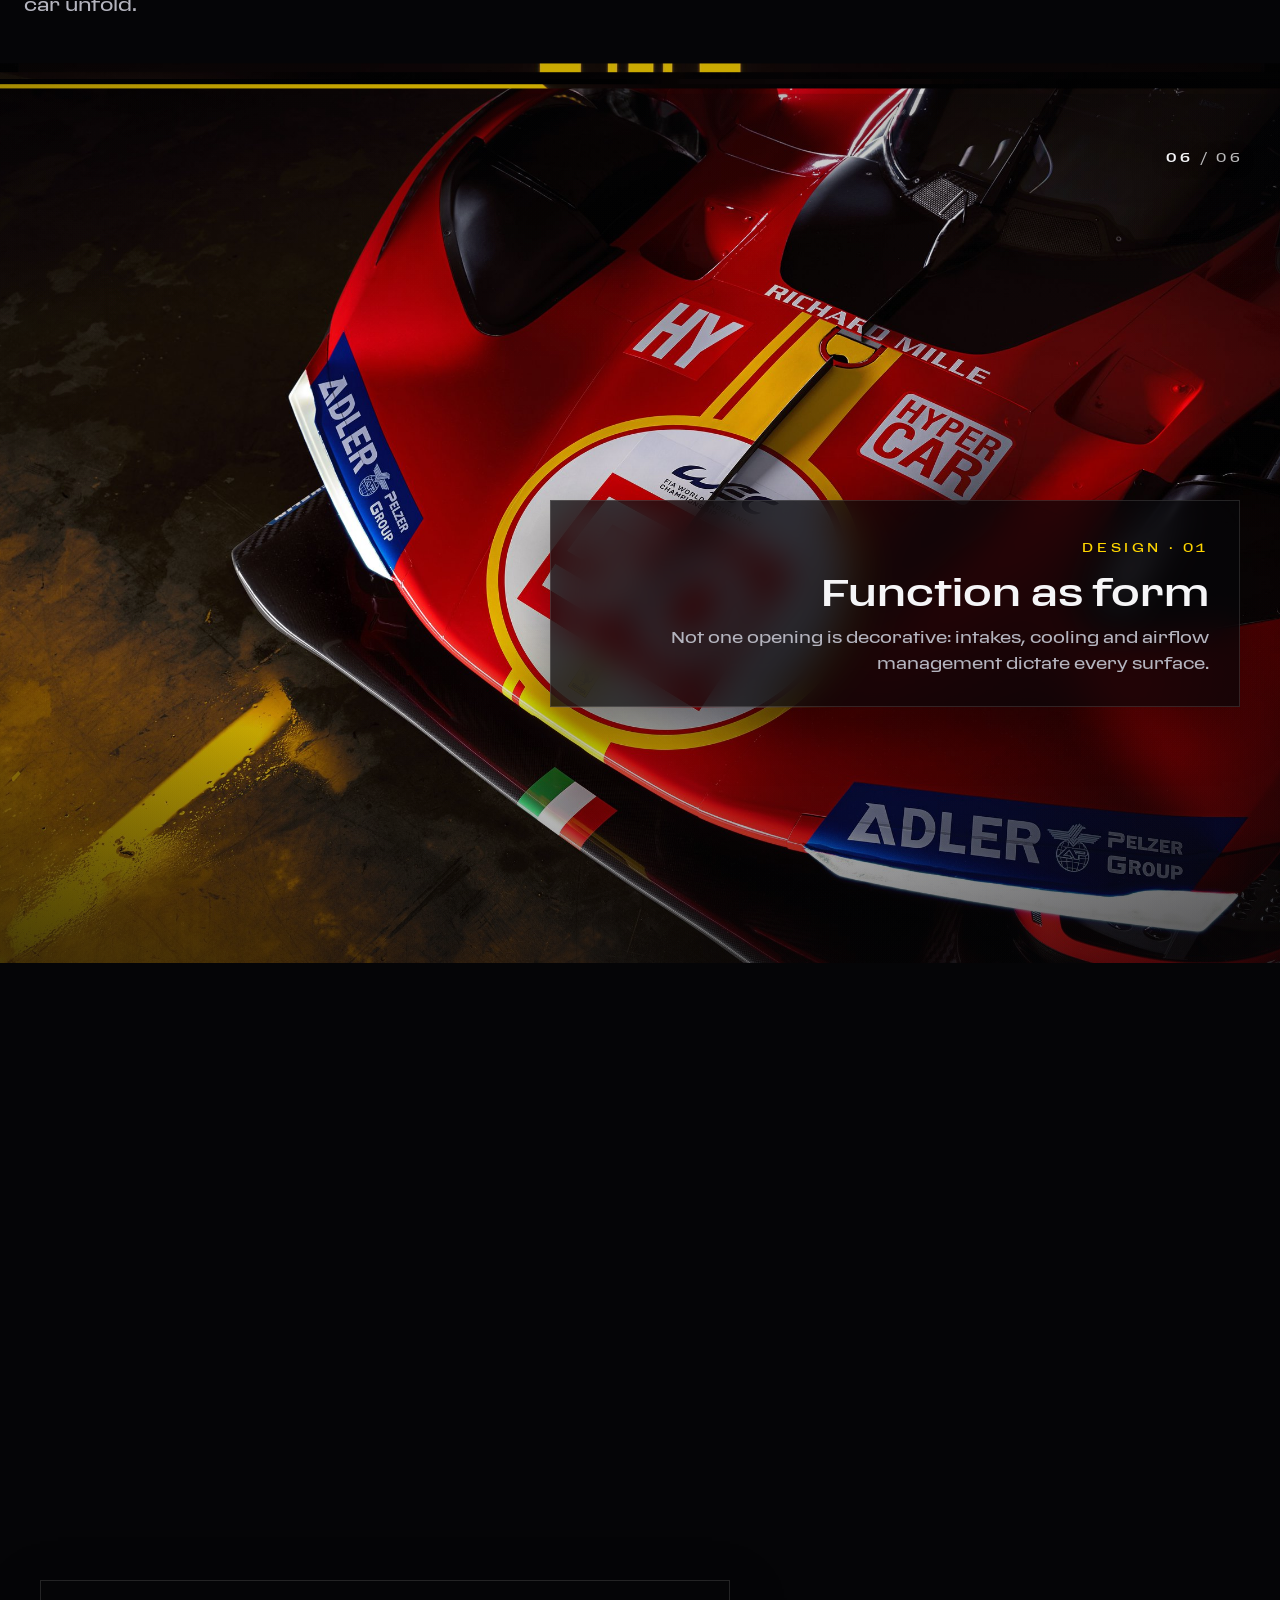
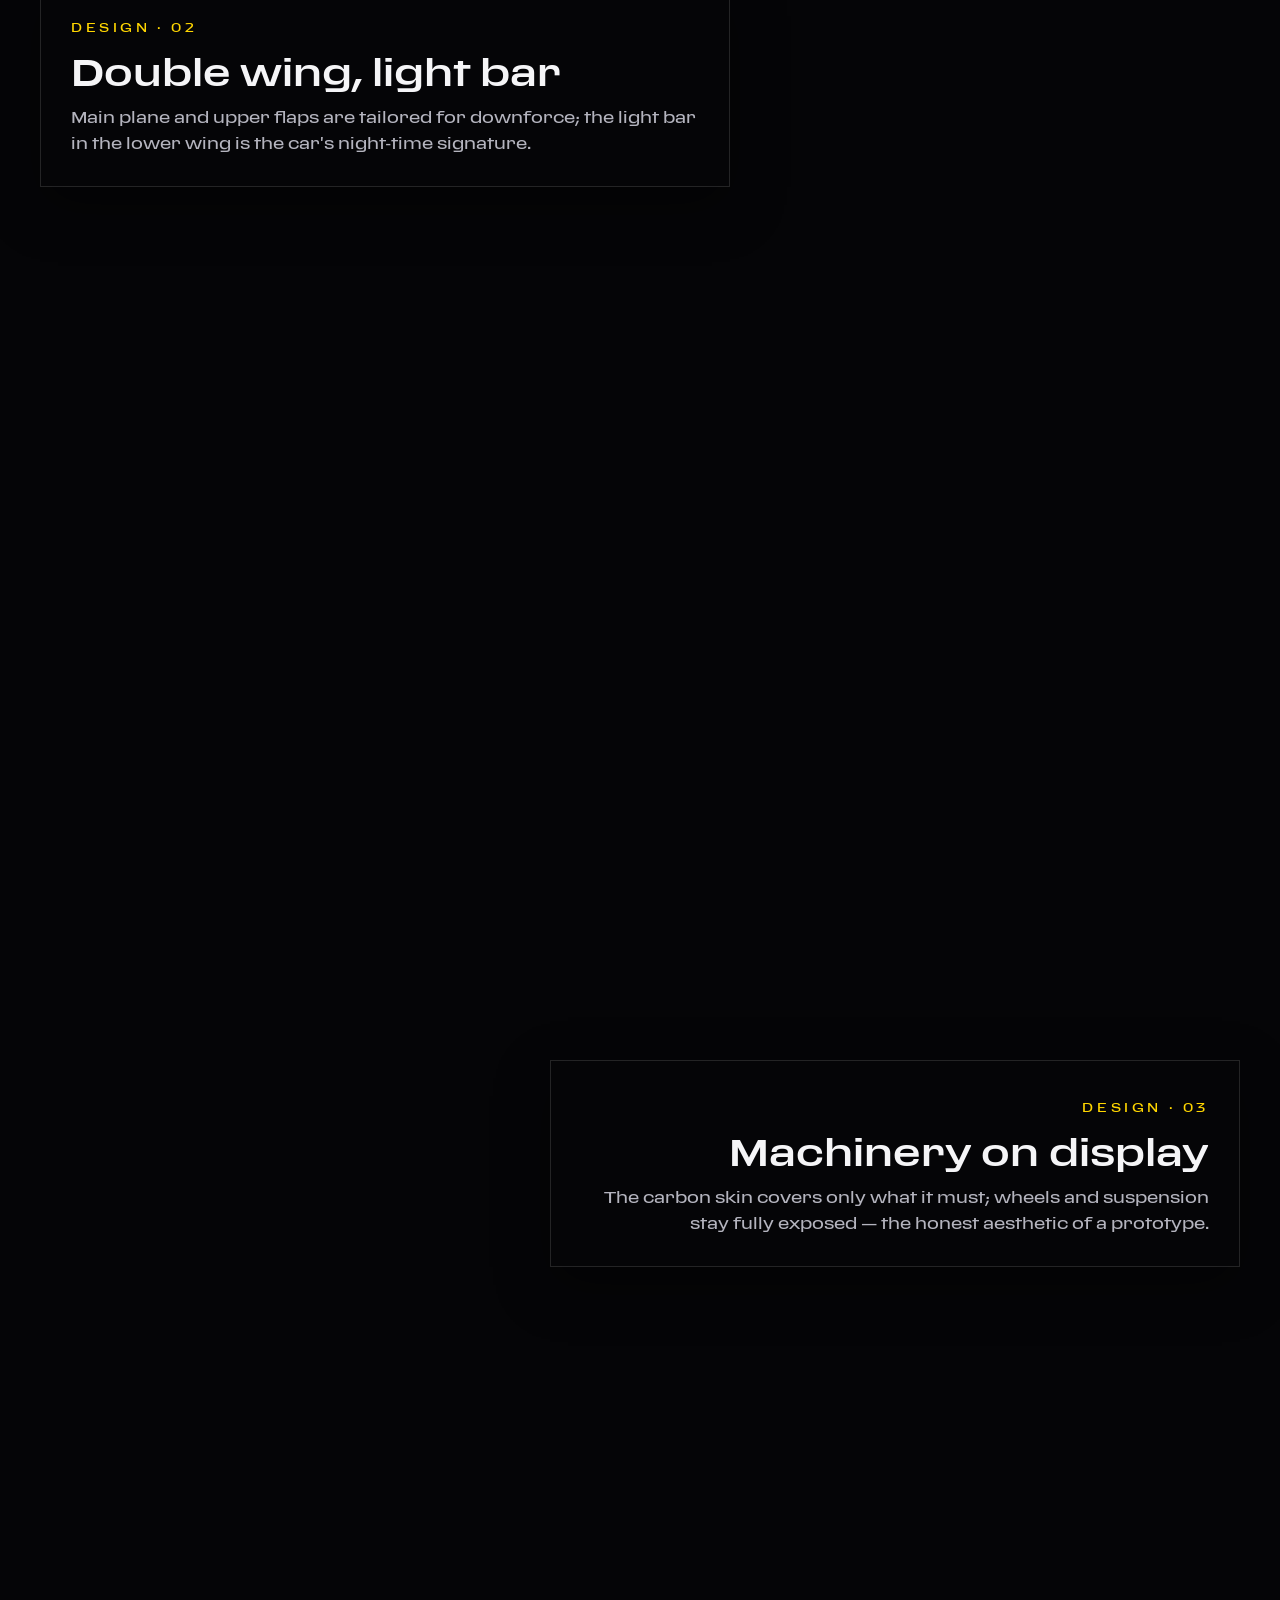
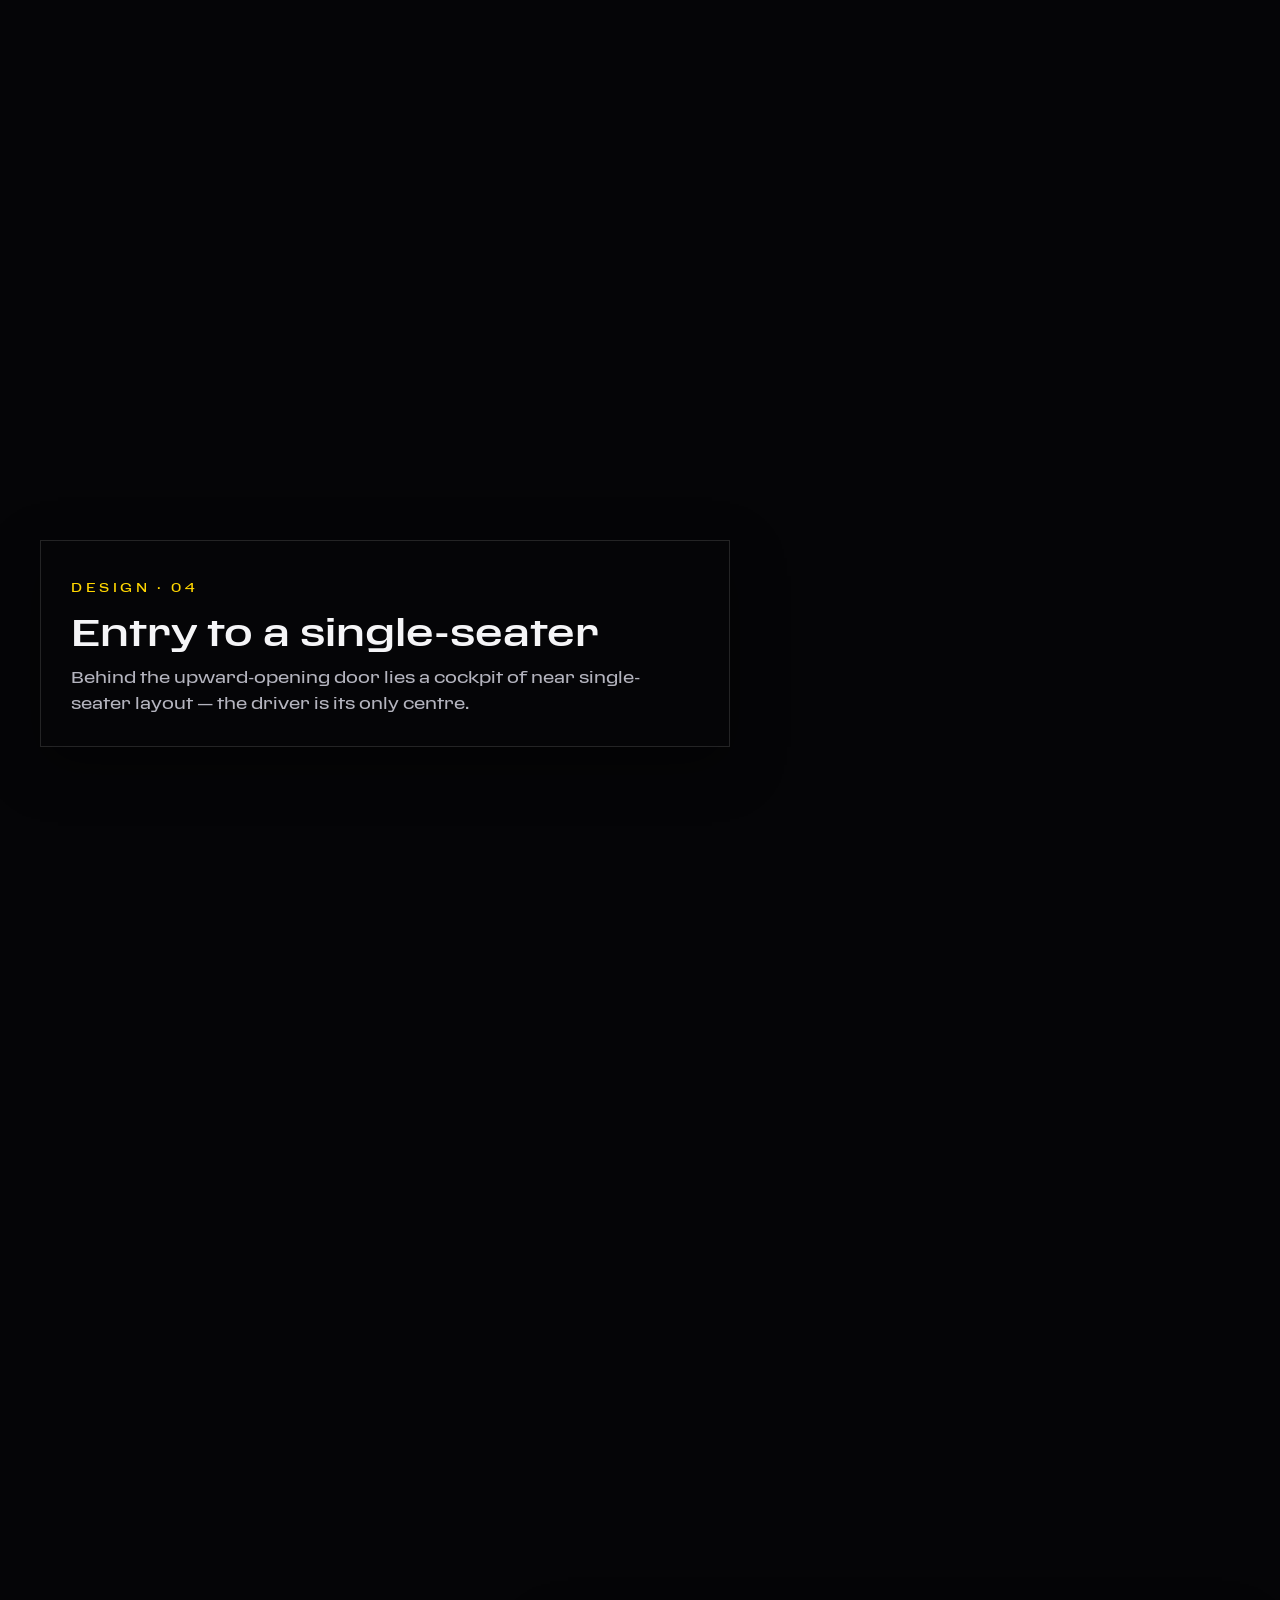
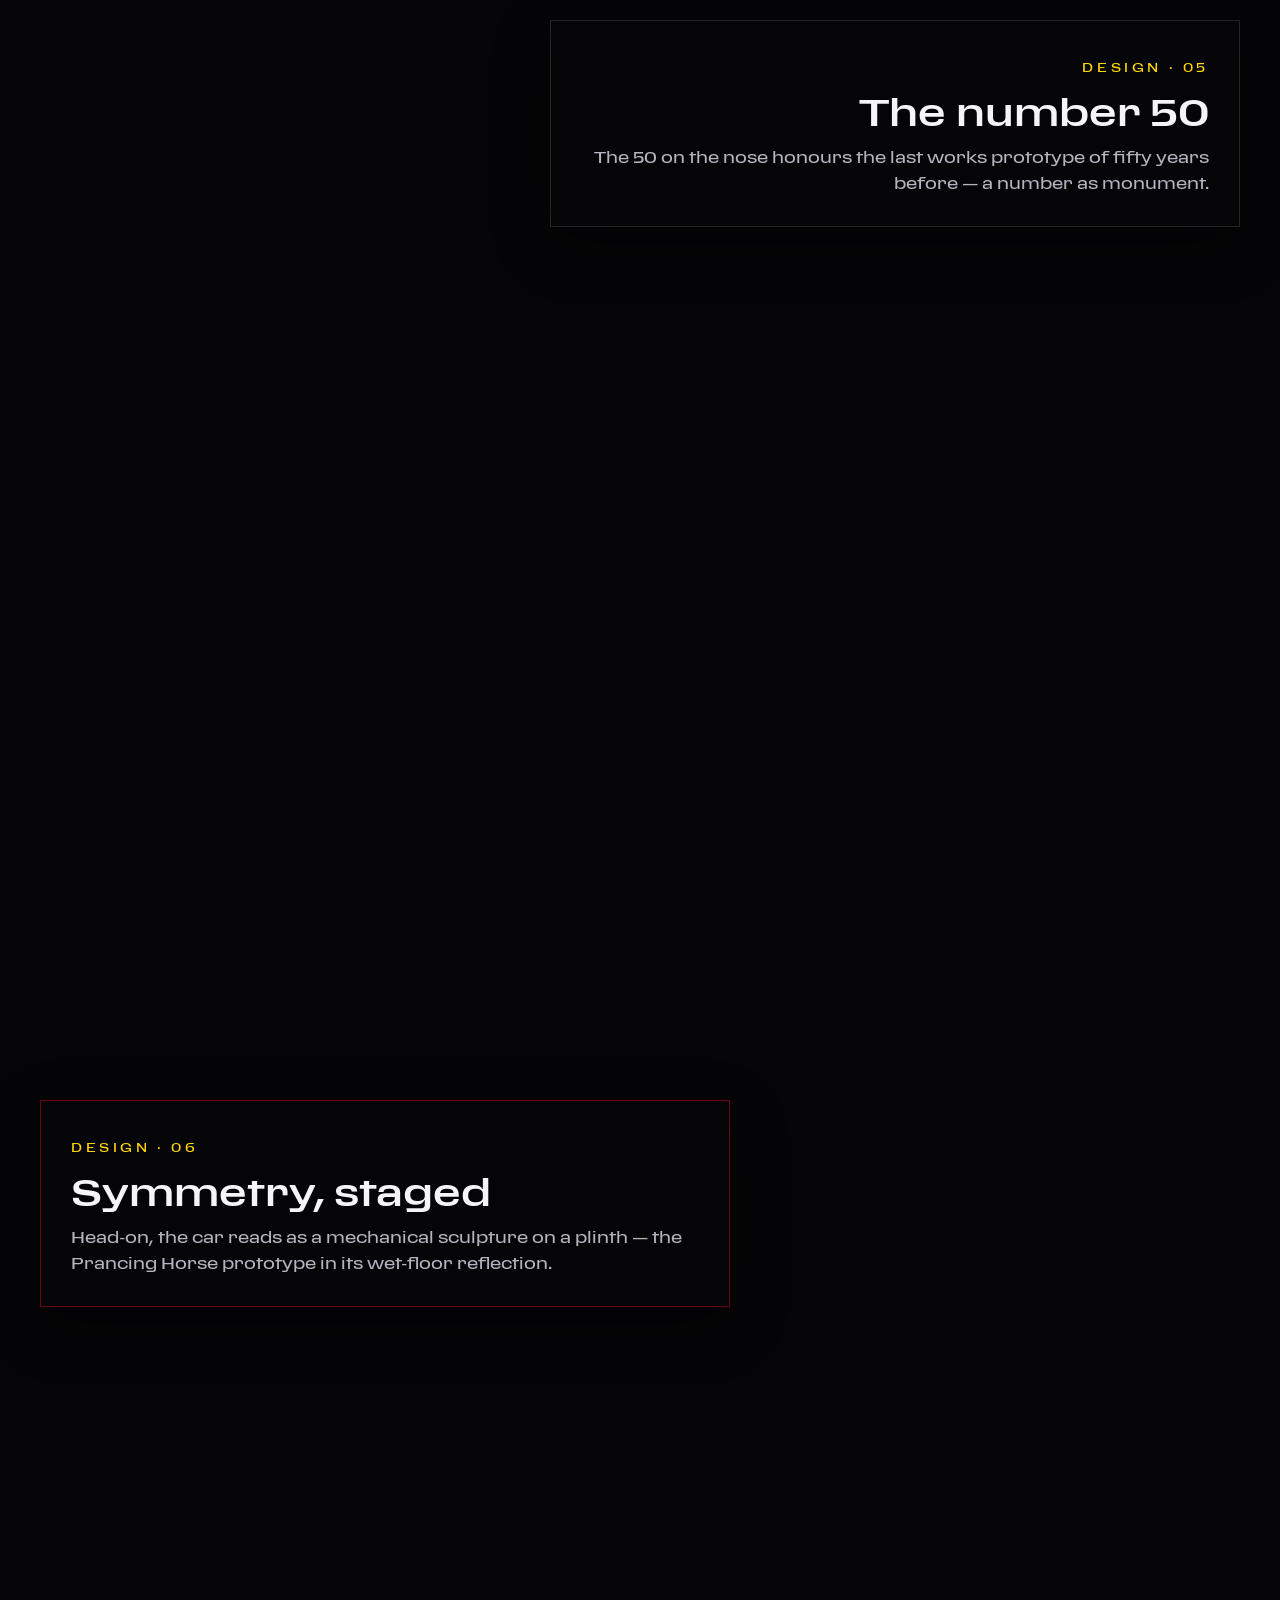
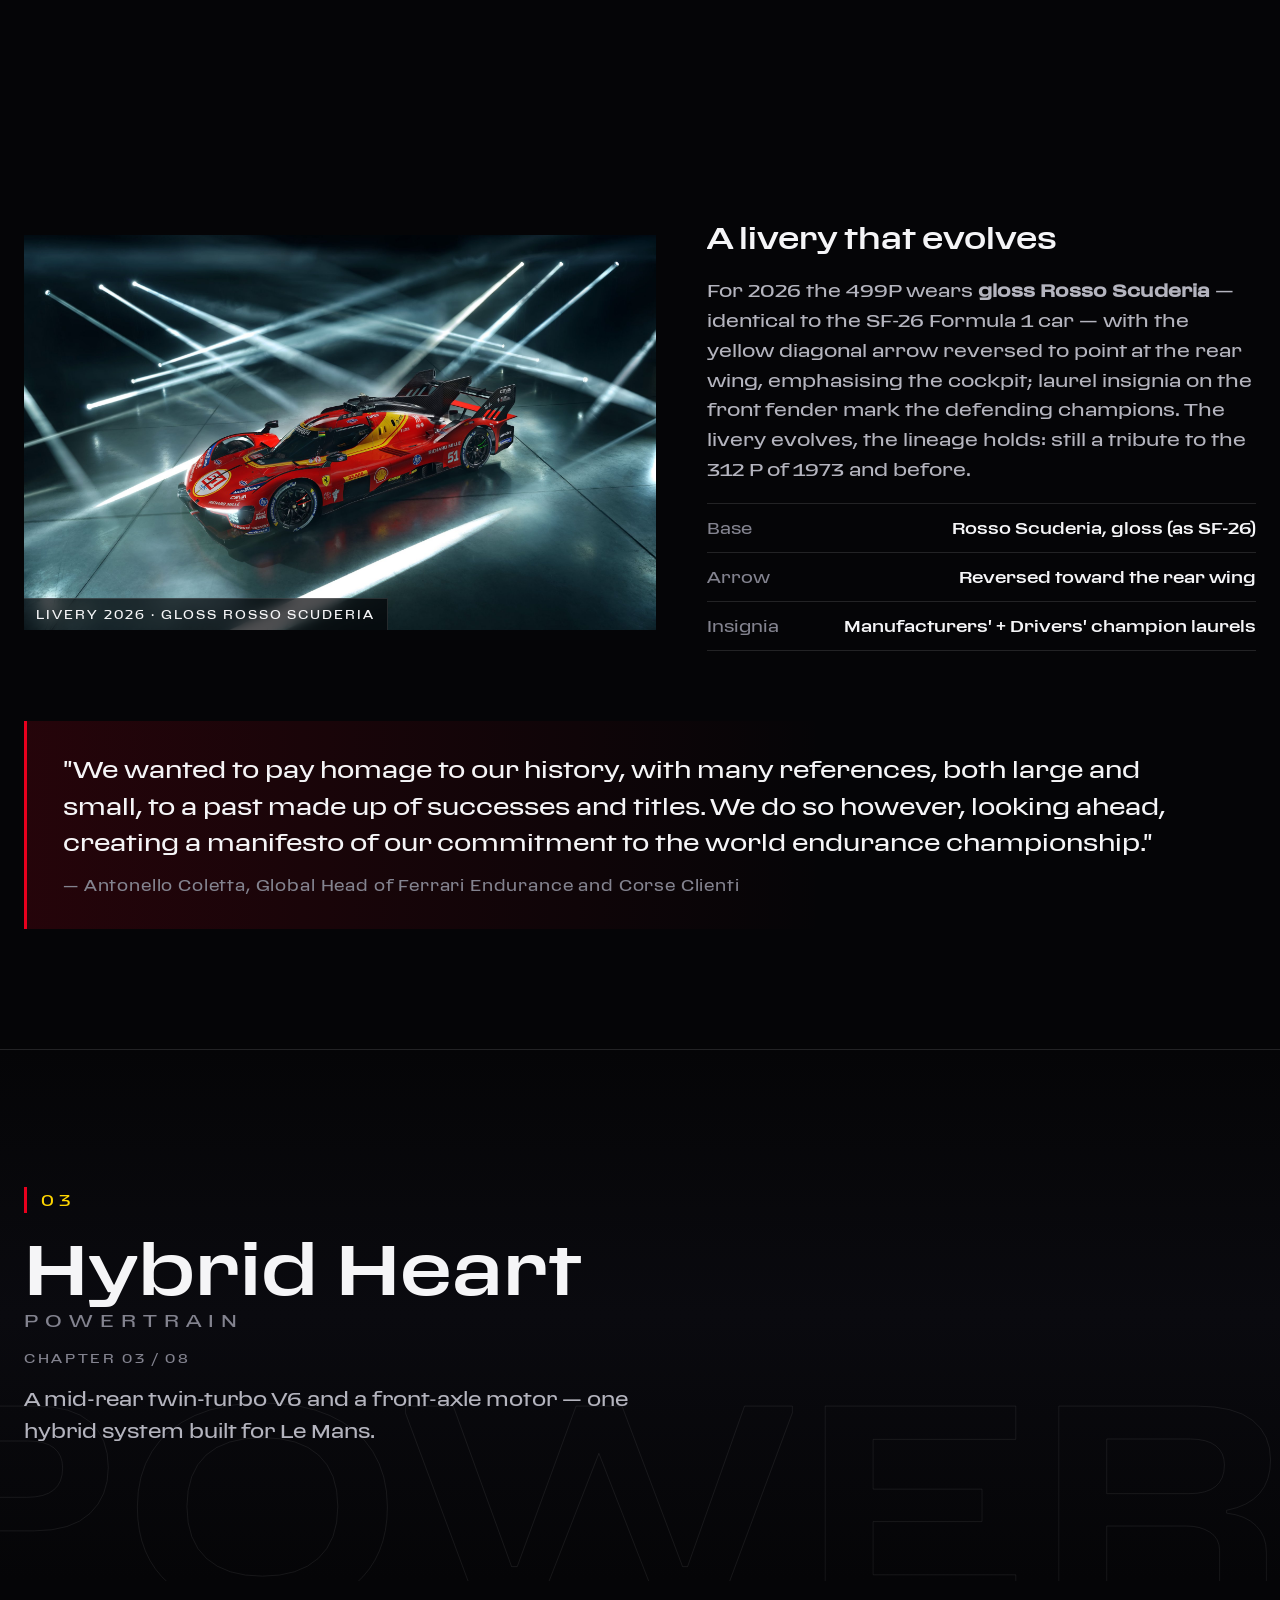
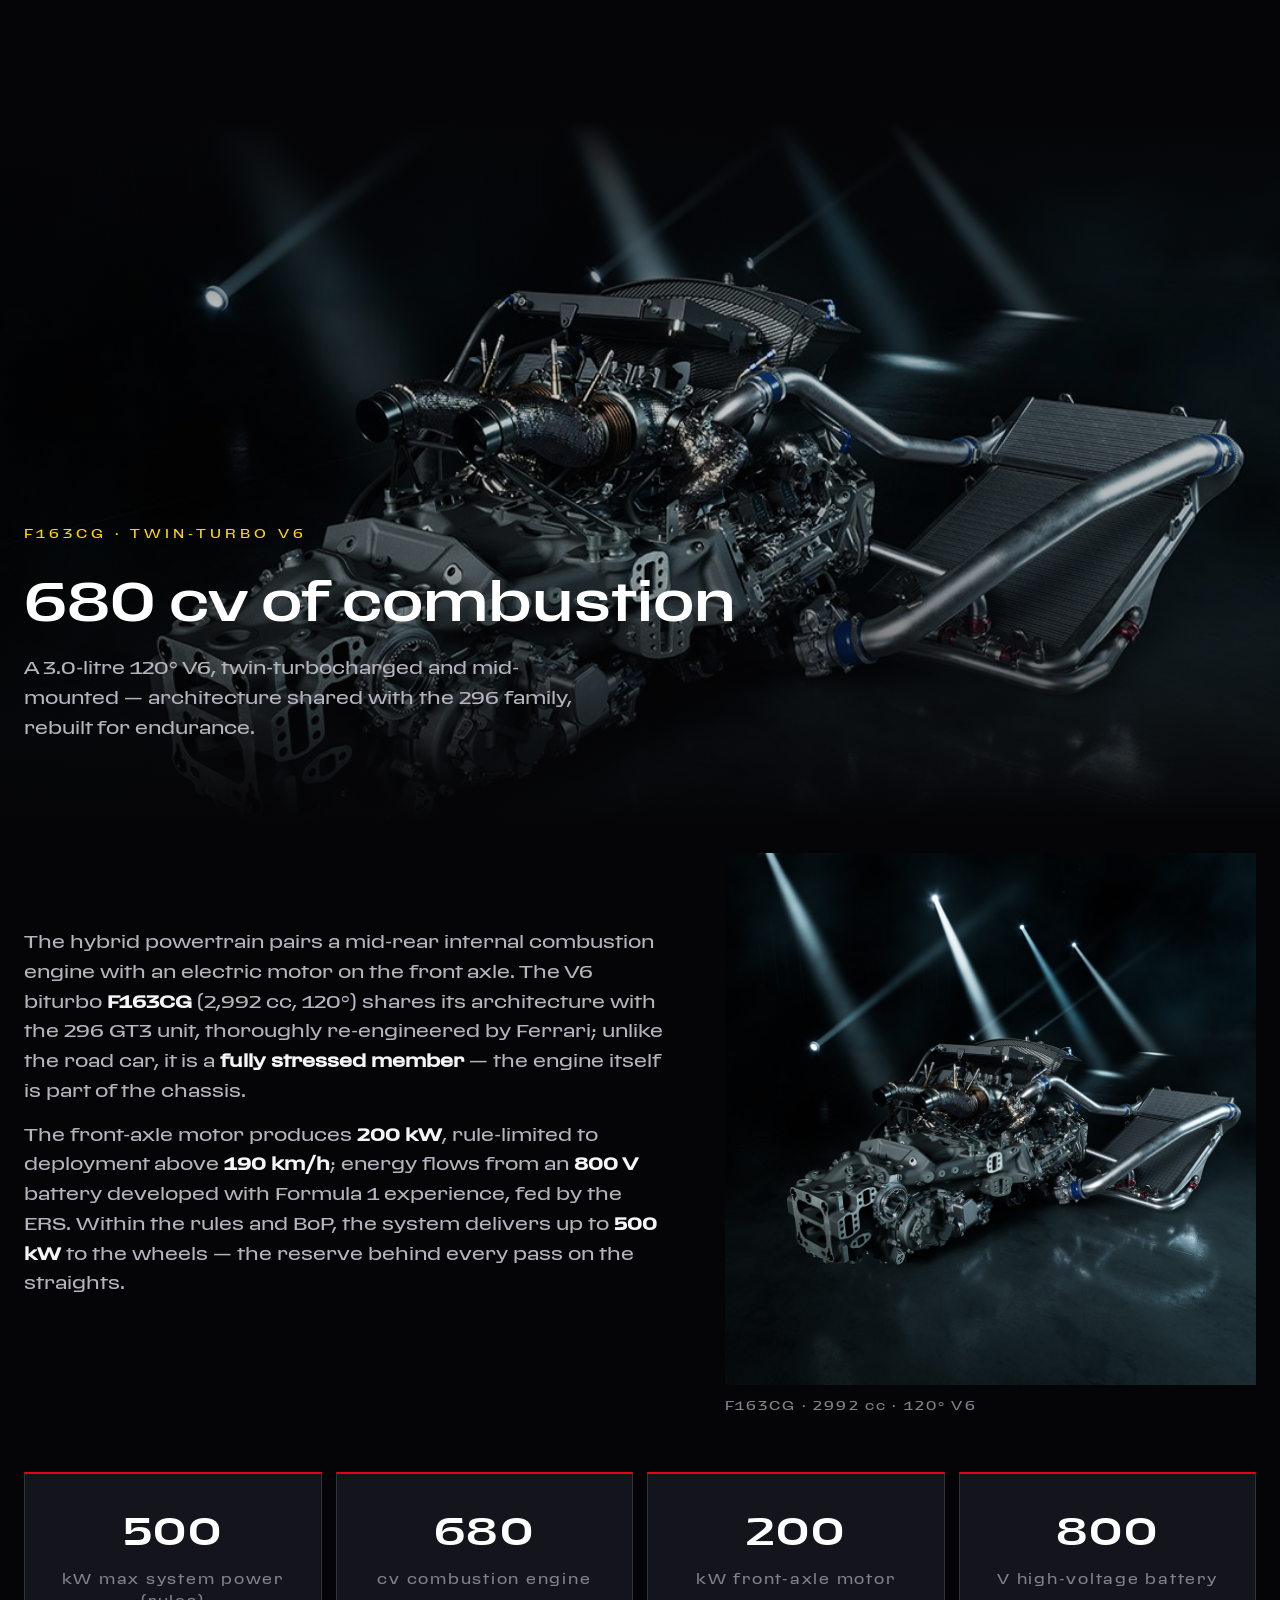
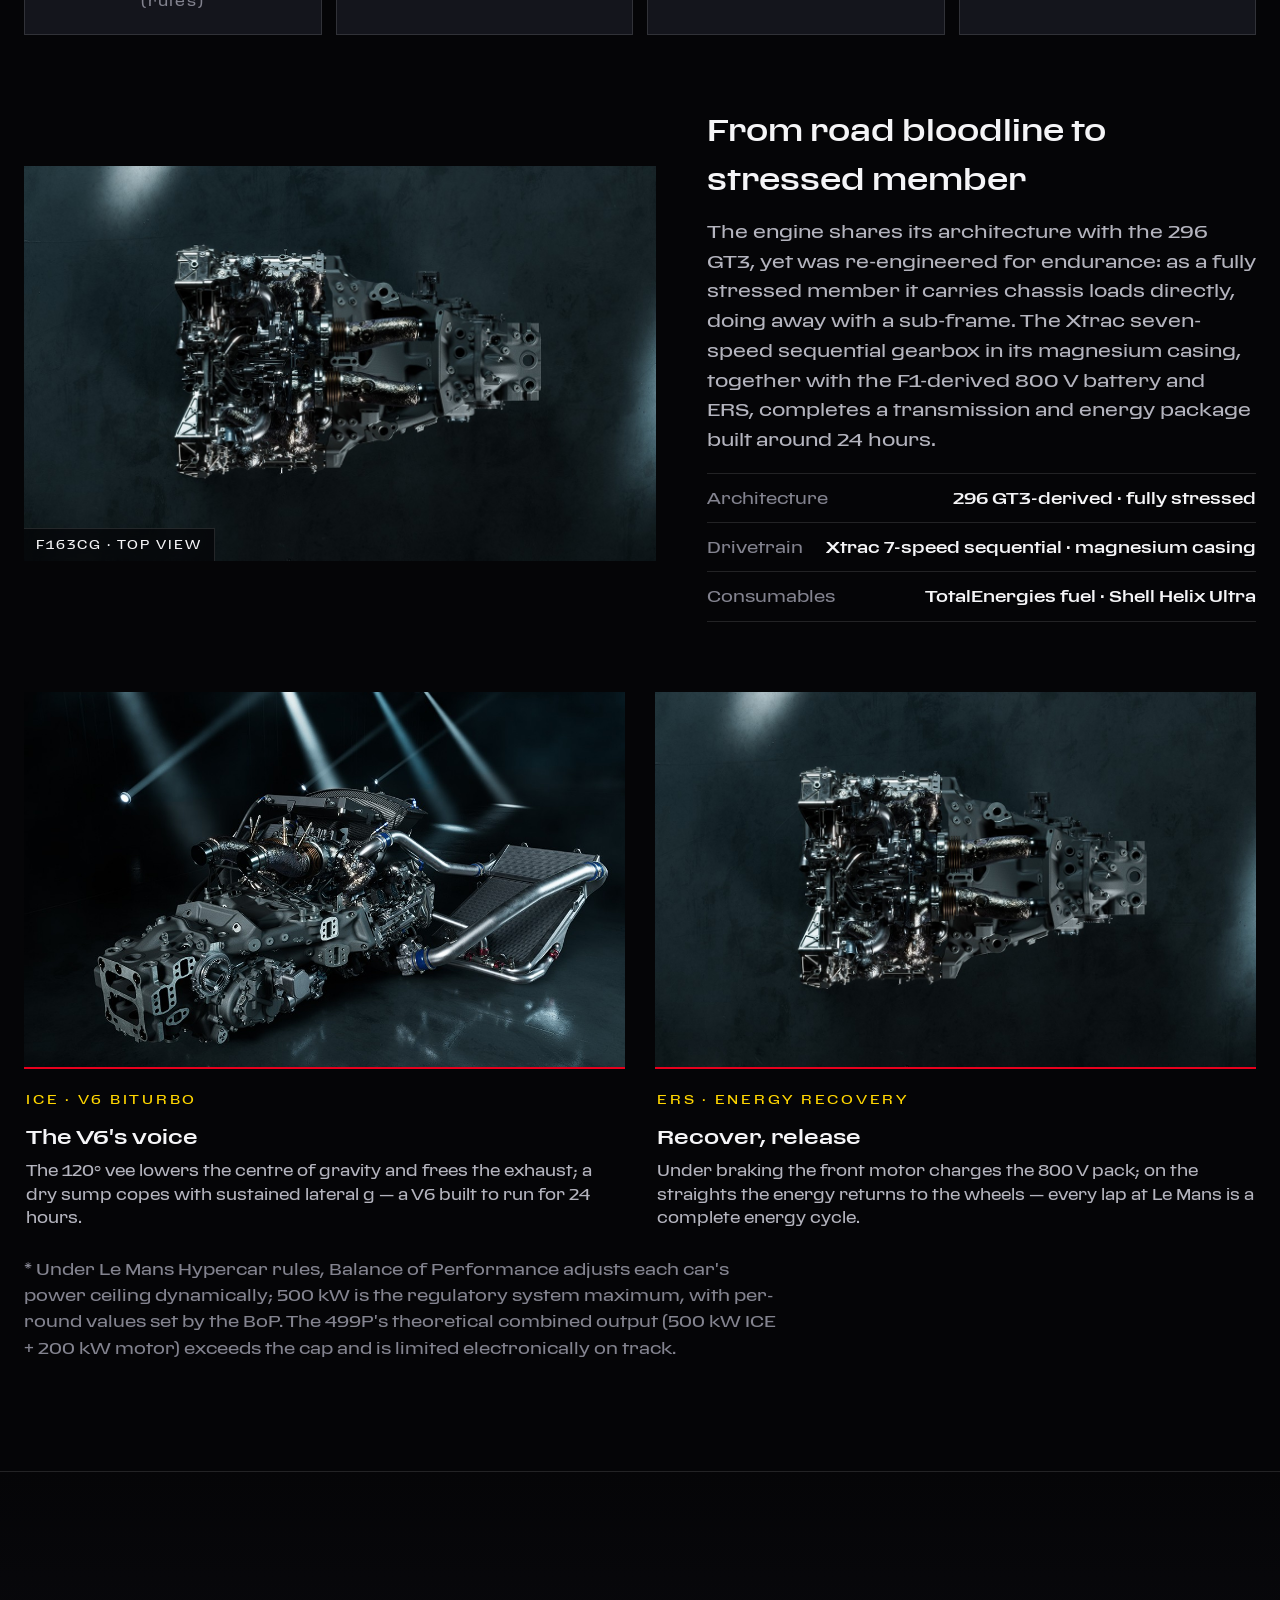
==== commit 64a49a01: "修复跳转区损坏:css?v=12 + sw cache bump 强制刷新缓存" ====
--- a/en.html
+++ b/en.html
@@ -12,7 +12,7 @@
 <meta property="og:url" content="https://www.ferrari.com/en-EN/hypercar/ferrari-499p">
 <meta name="twitter:card" content="summary_large_image">
 <script src="js/lang-detect.js?v=11"></script>
-<link rel="stylesheet" href="css/style.css?v=11">
+<link rel="stylesheet" href="css/style.css?v=12">
 <link rel="manifest" href="manifest.json">
 <link rel="icon" type="image/png" href="img/favicon-32.png">
 </head>
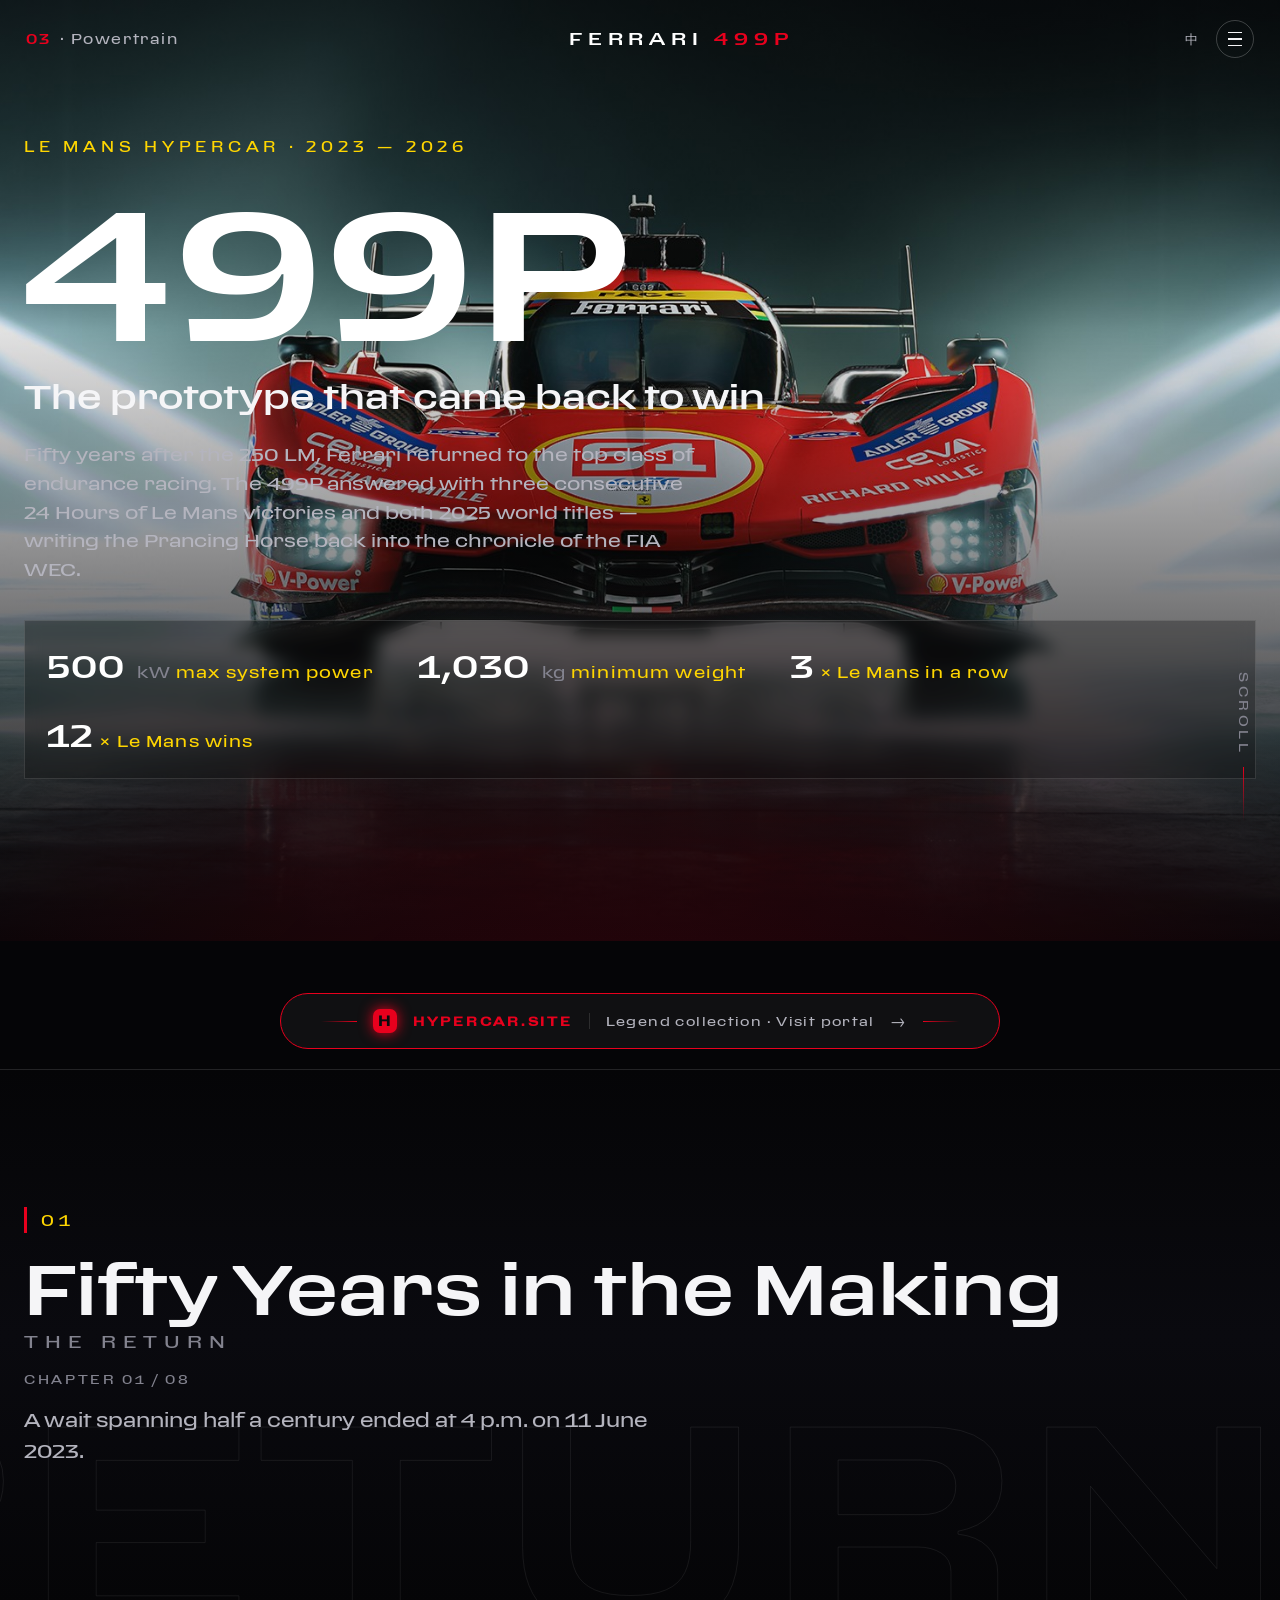
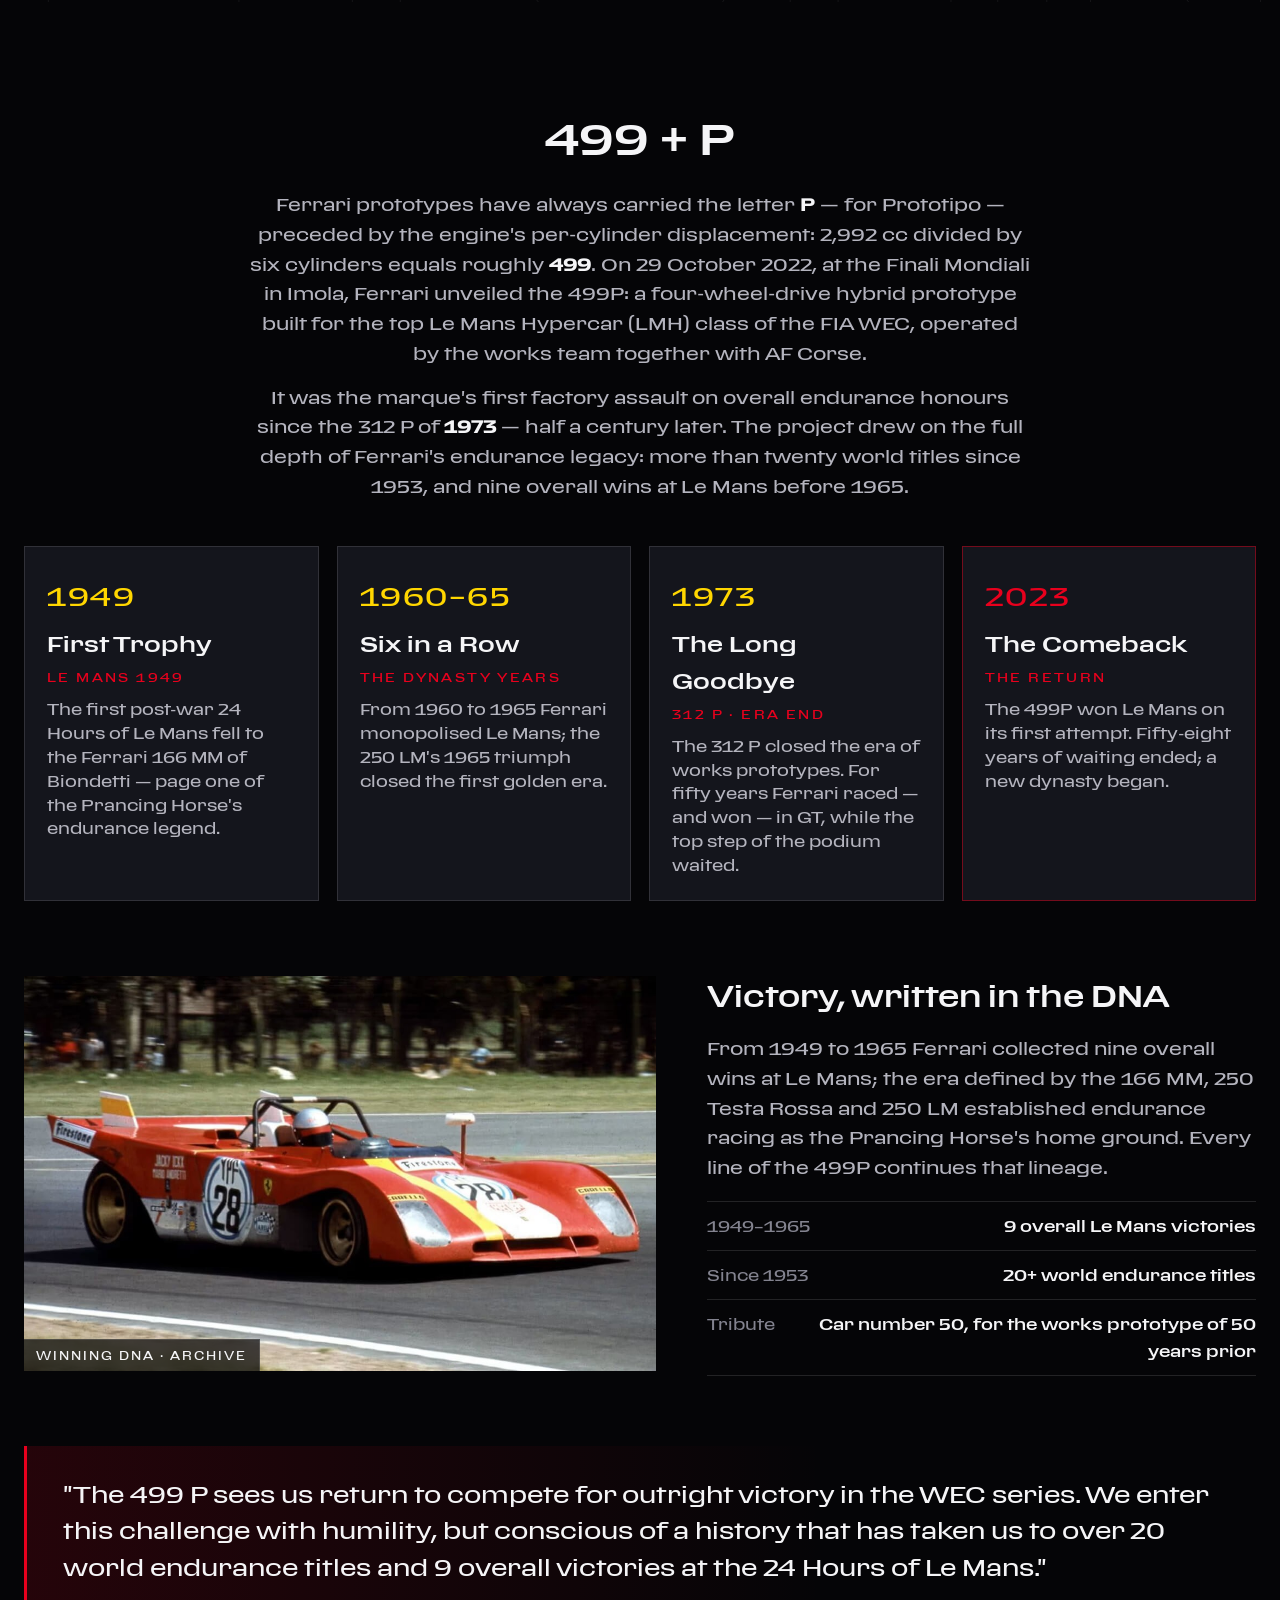
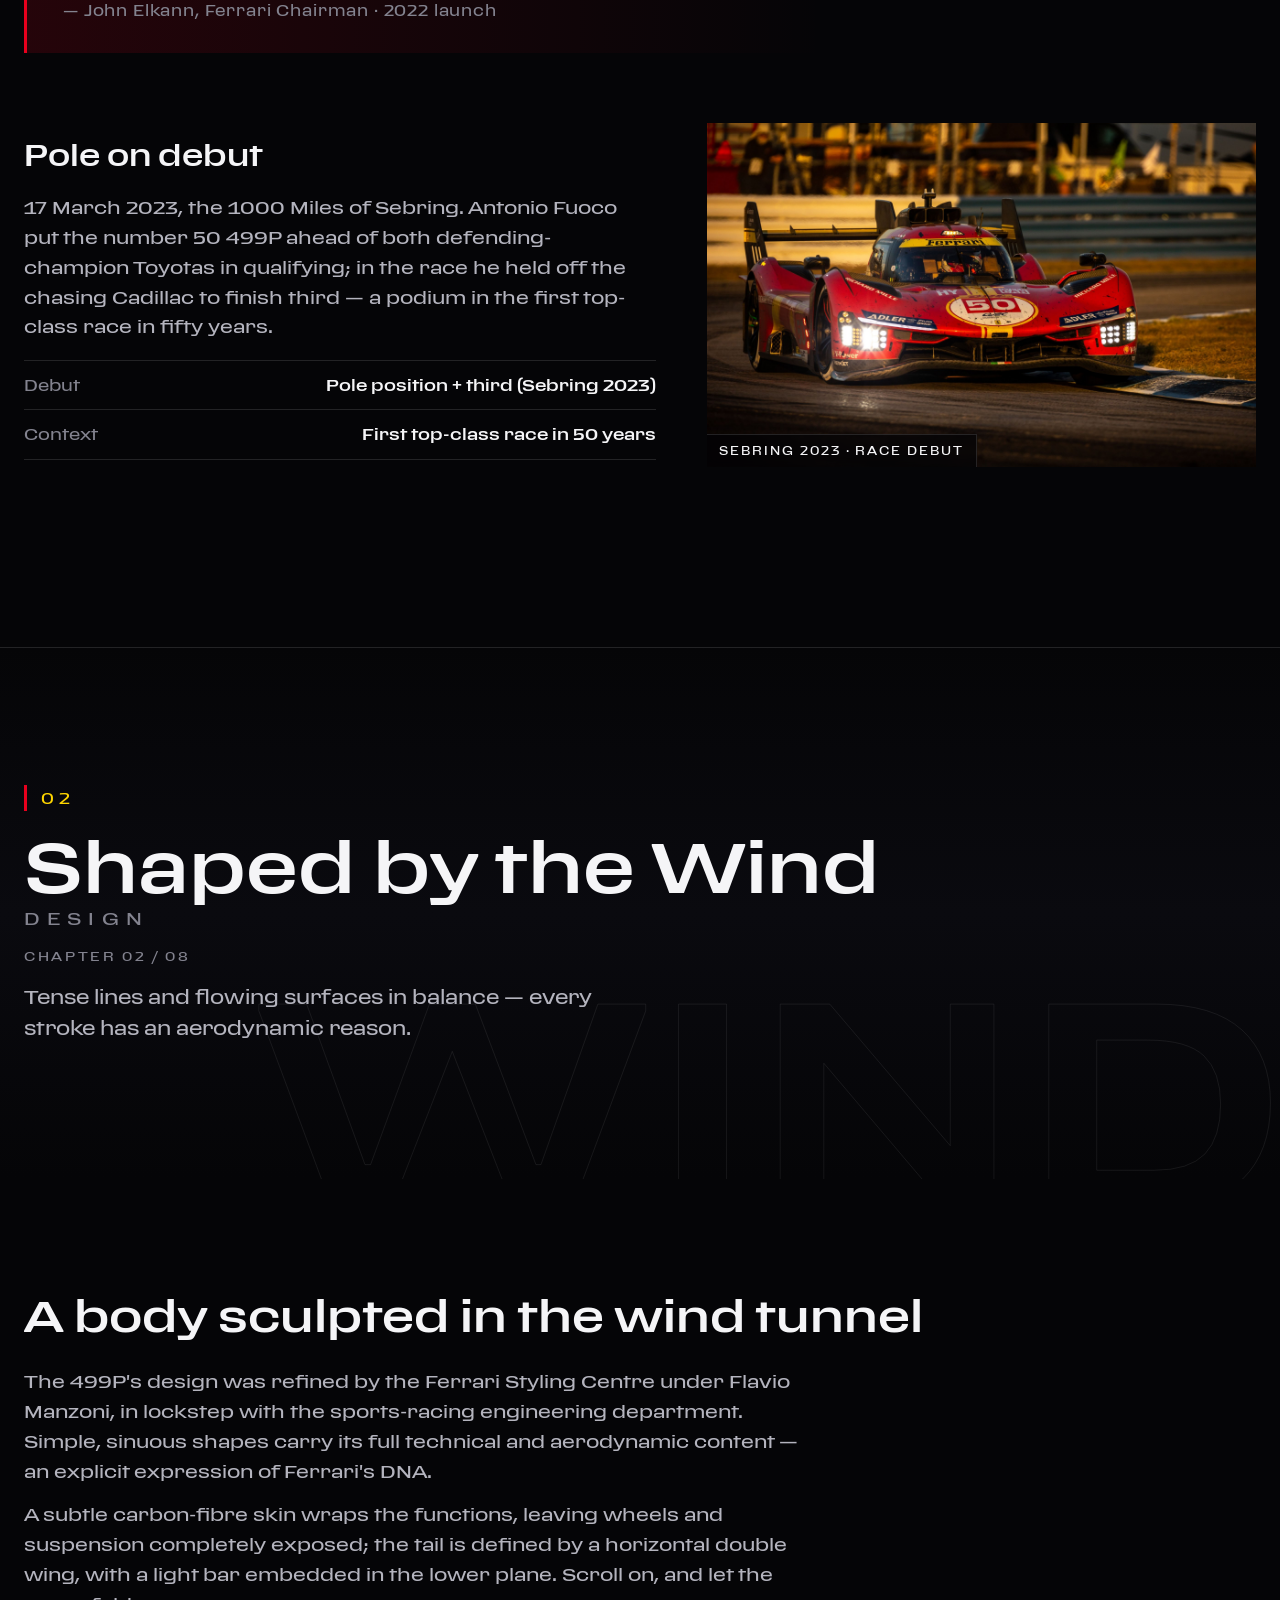
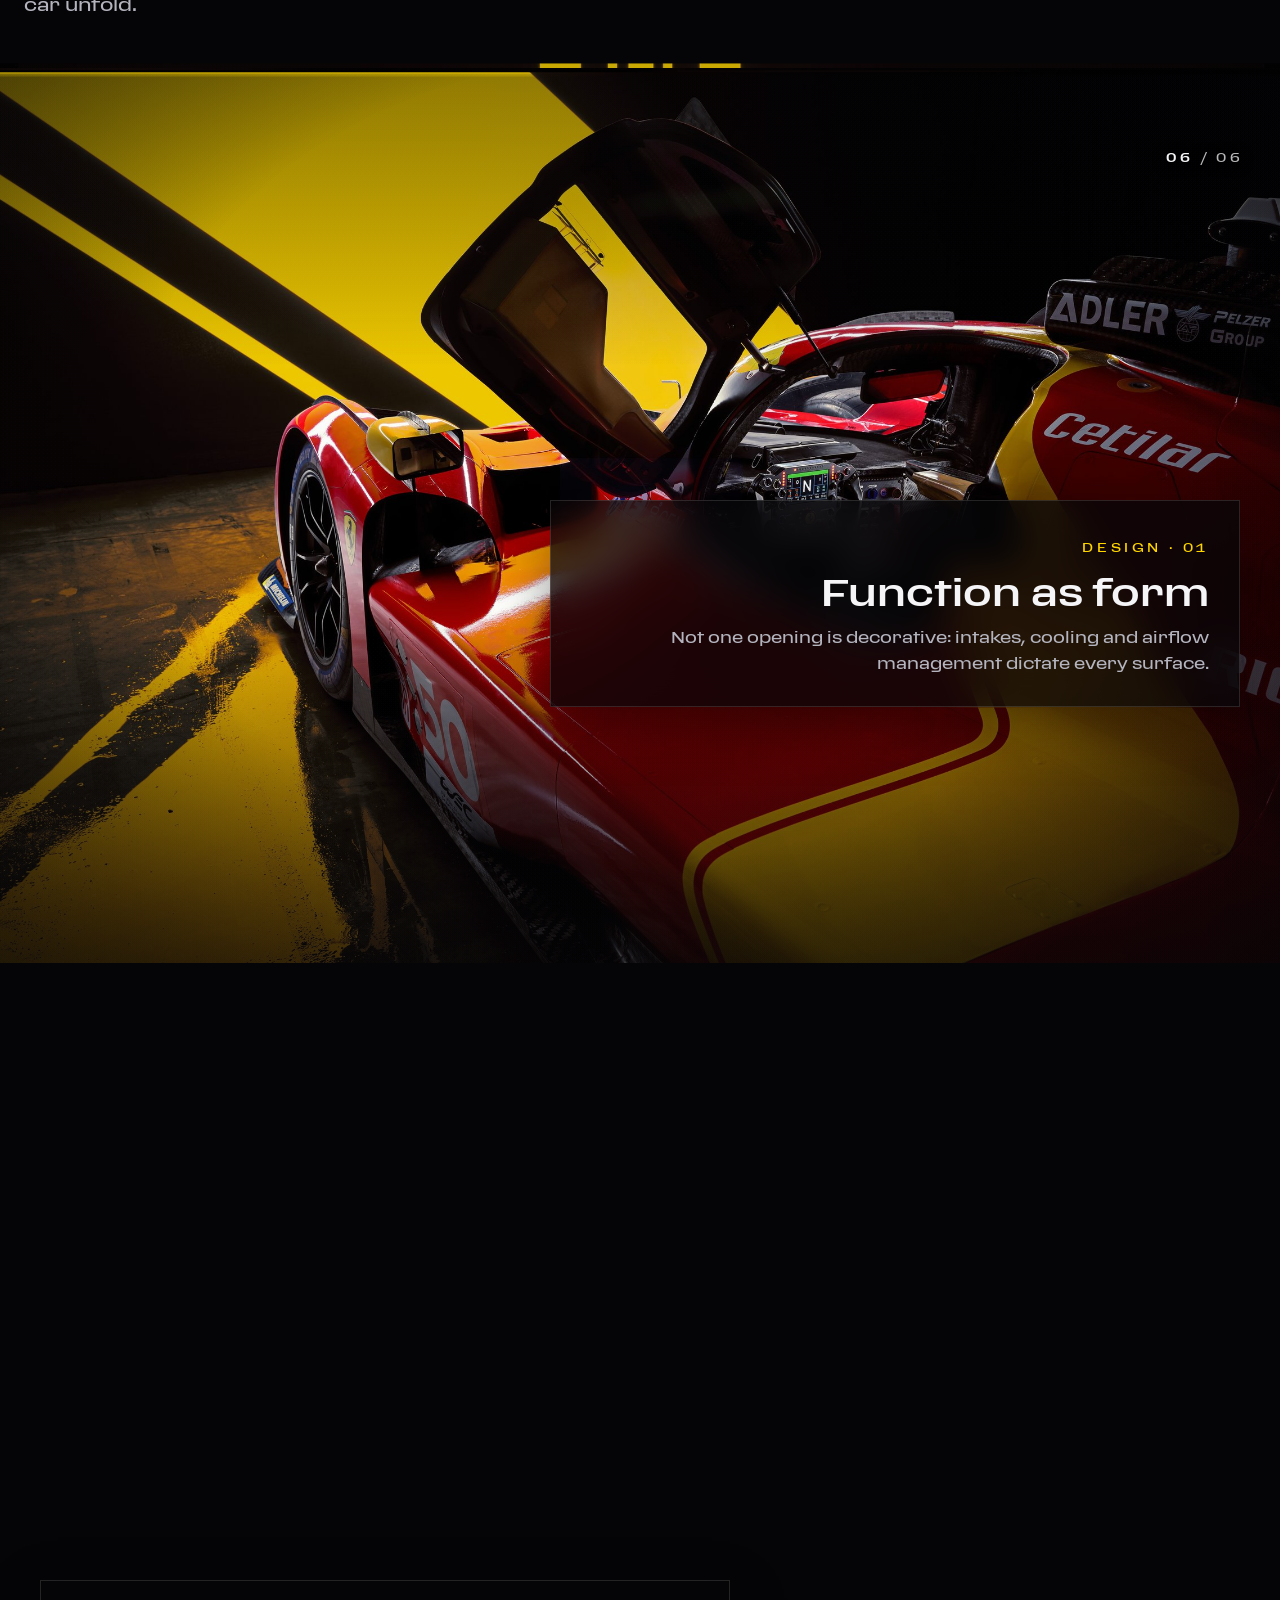
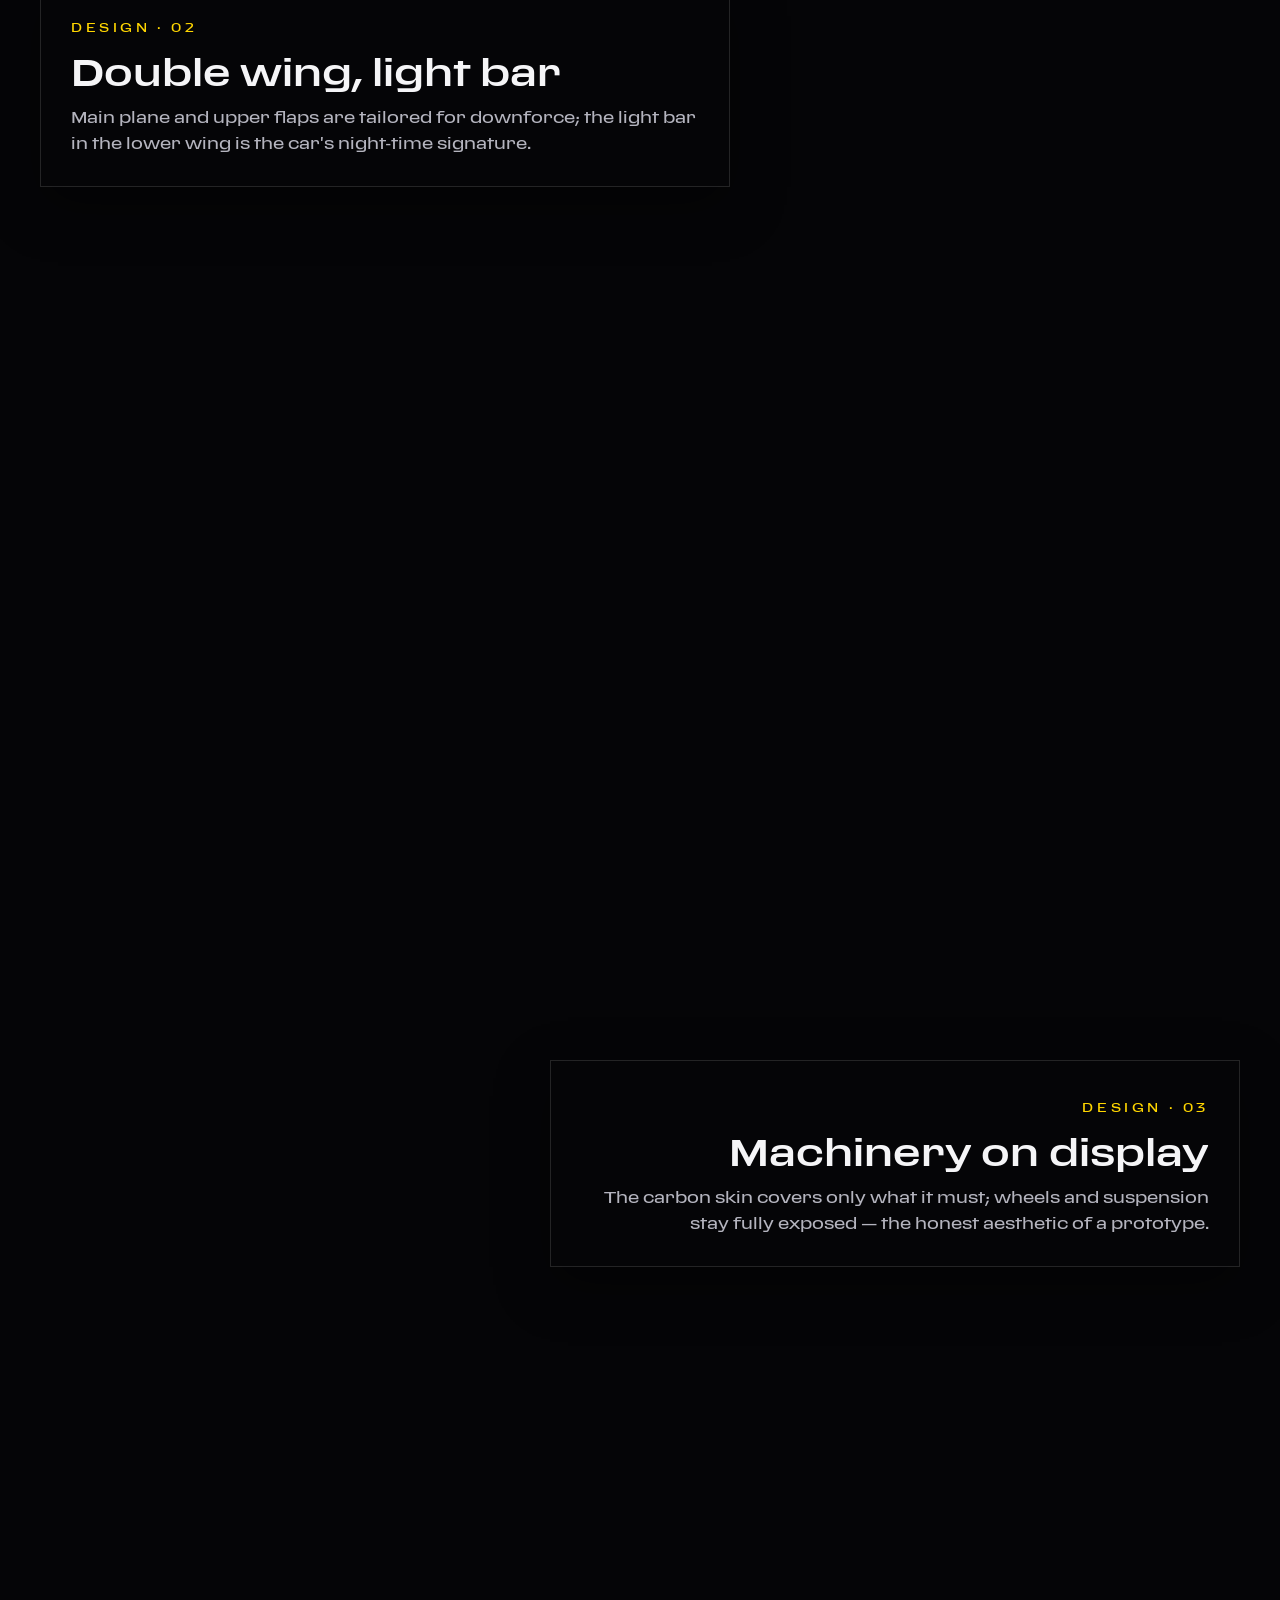
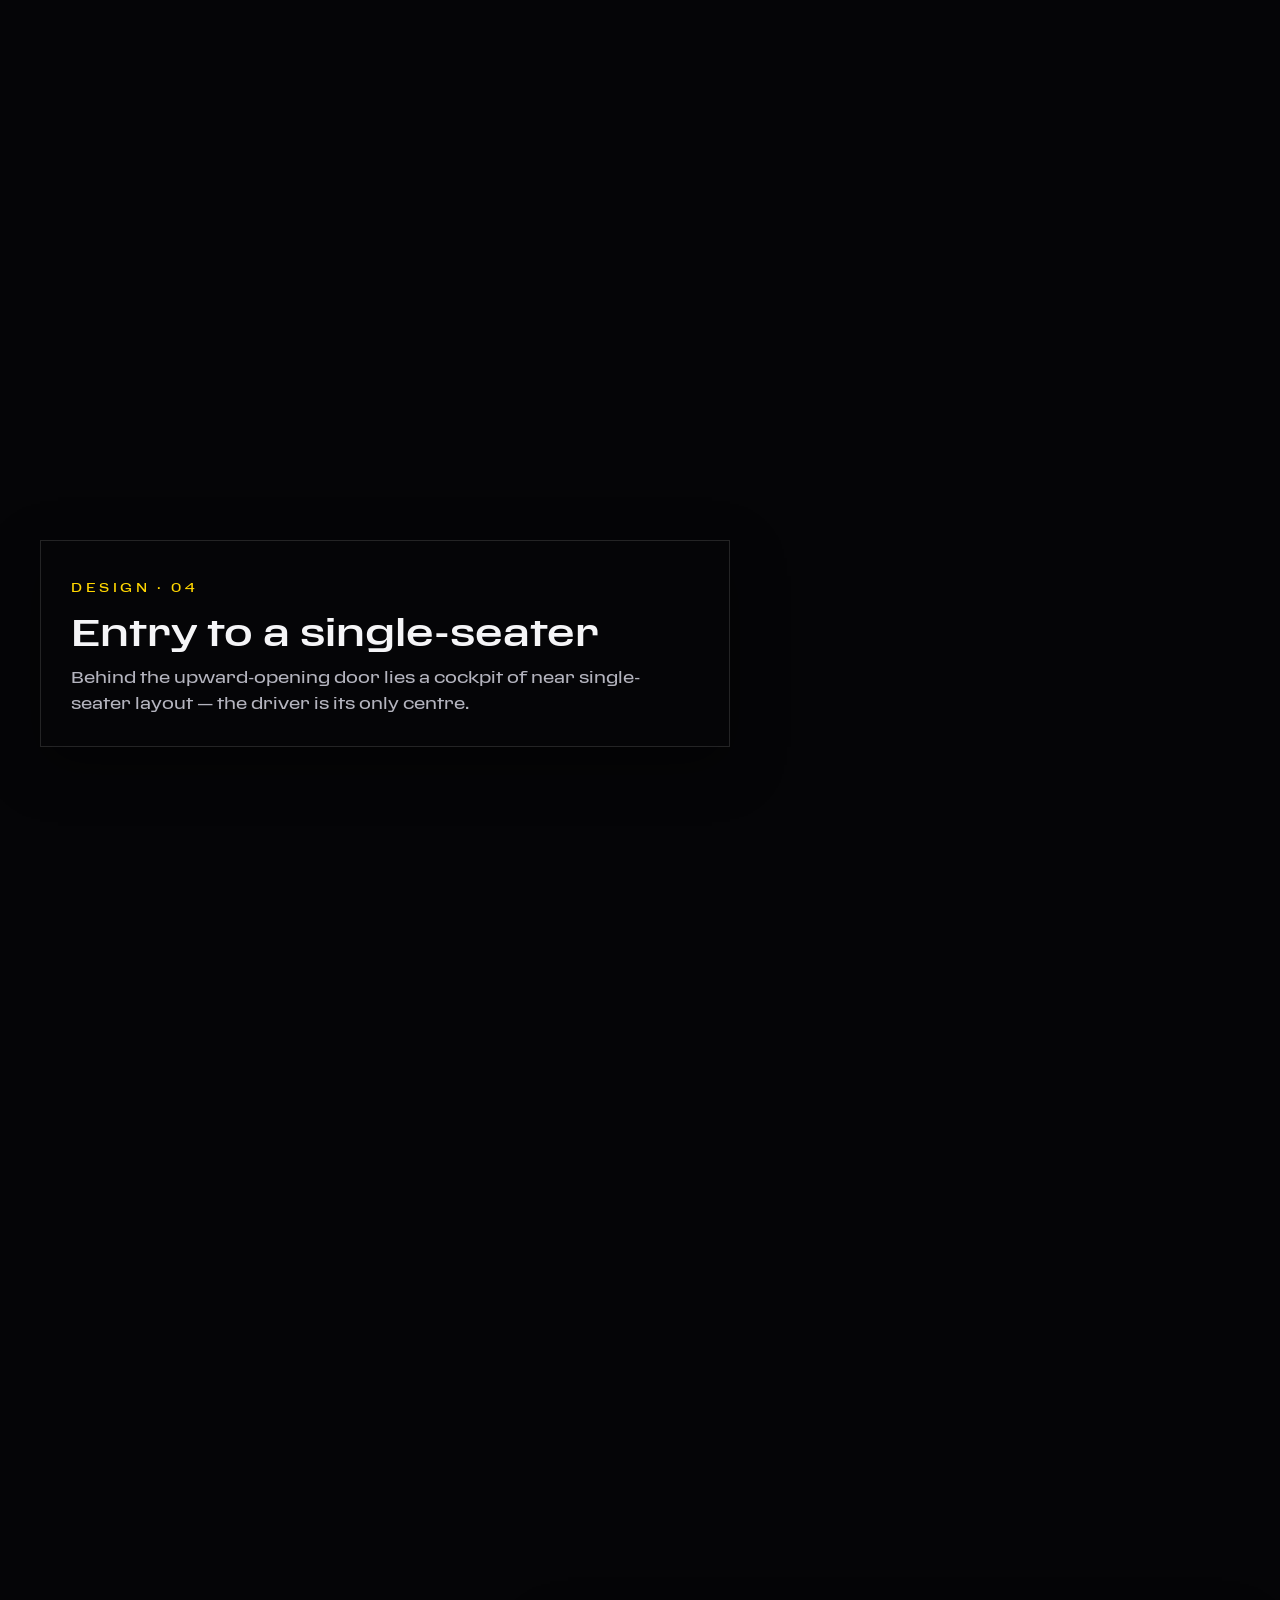
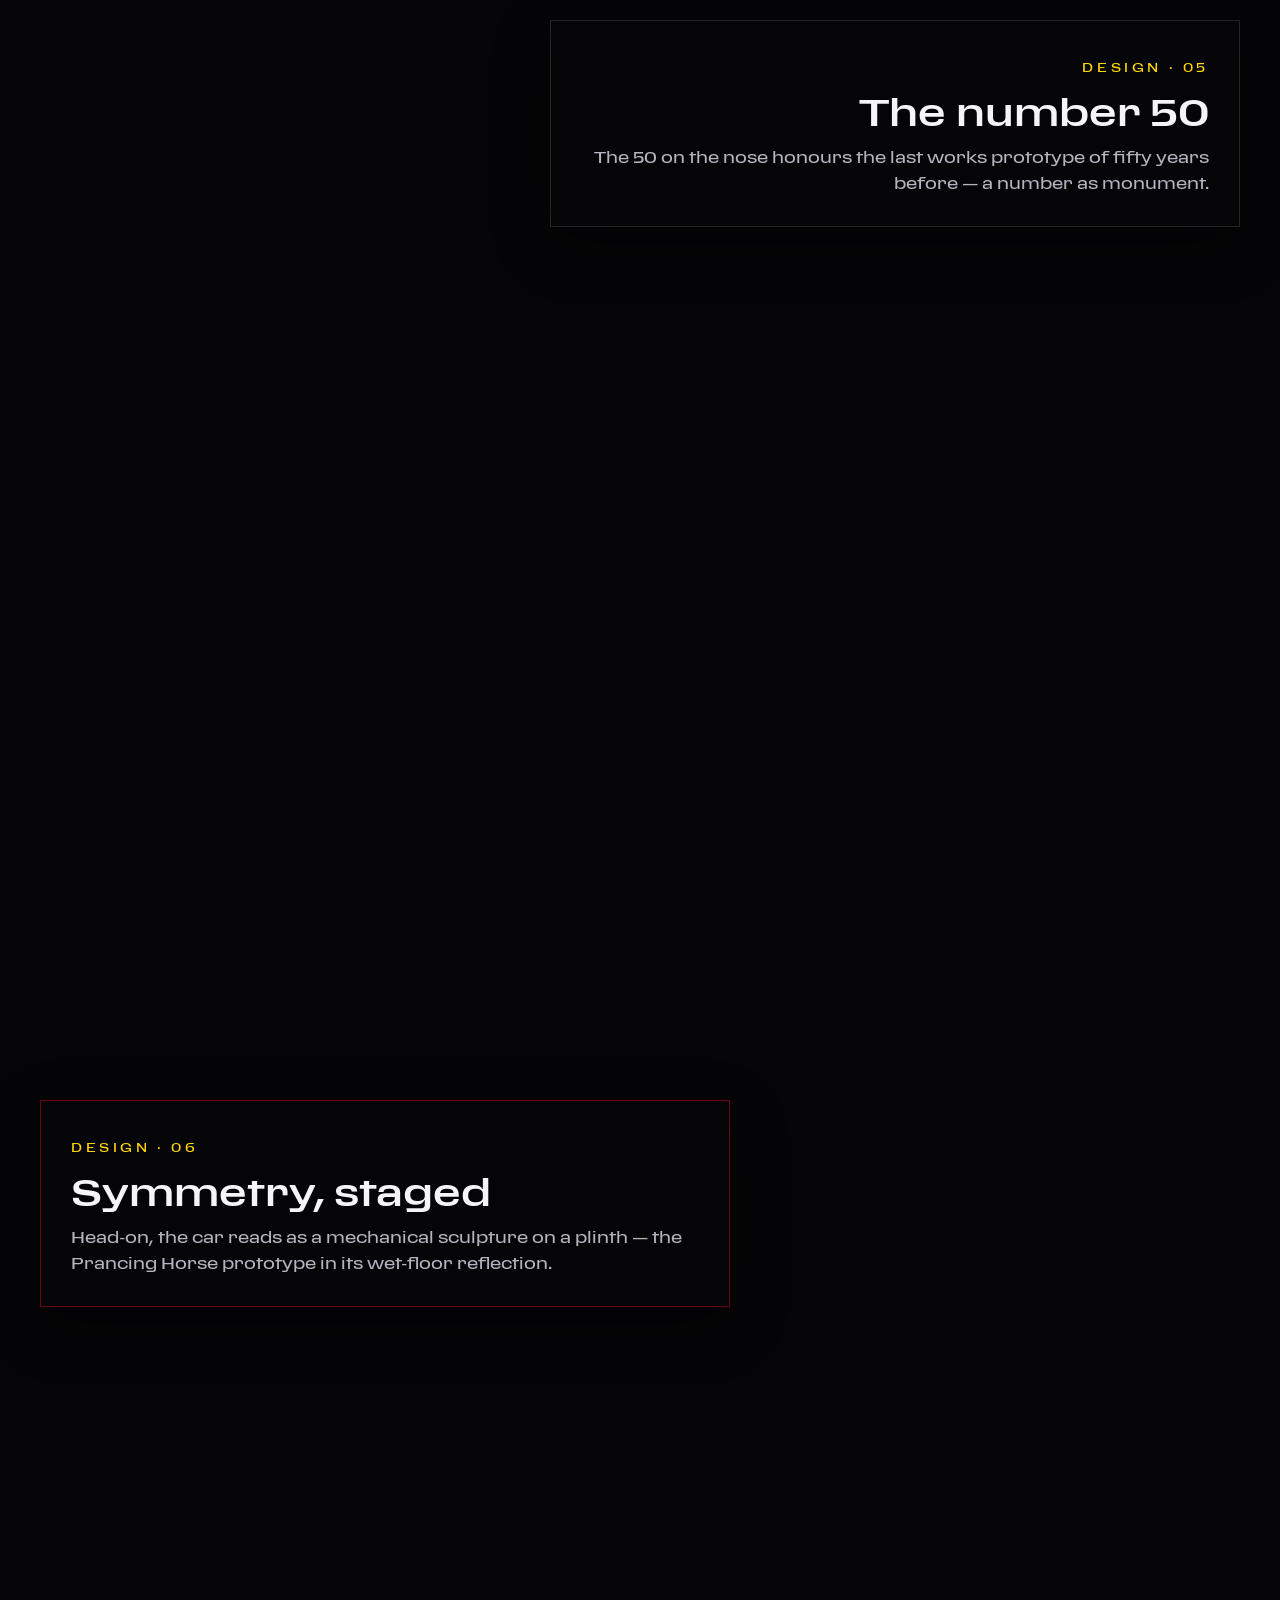
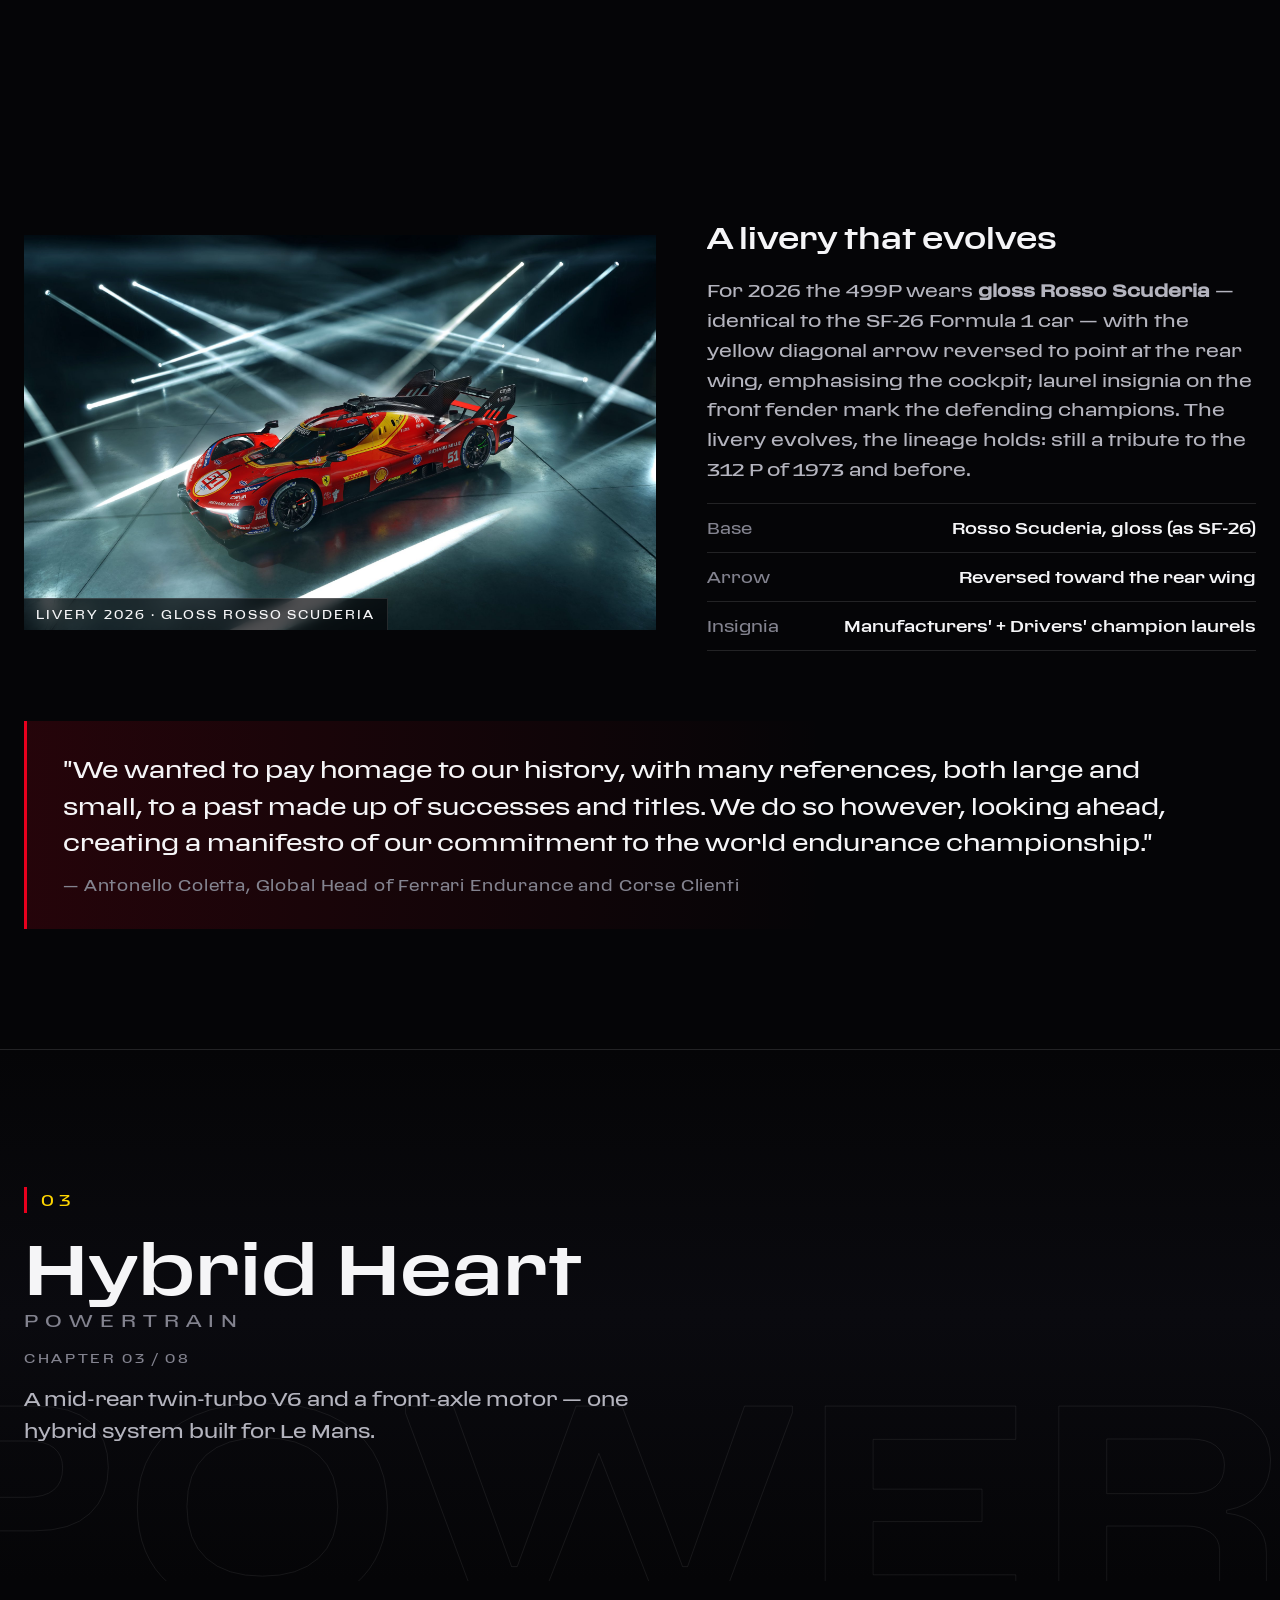
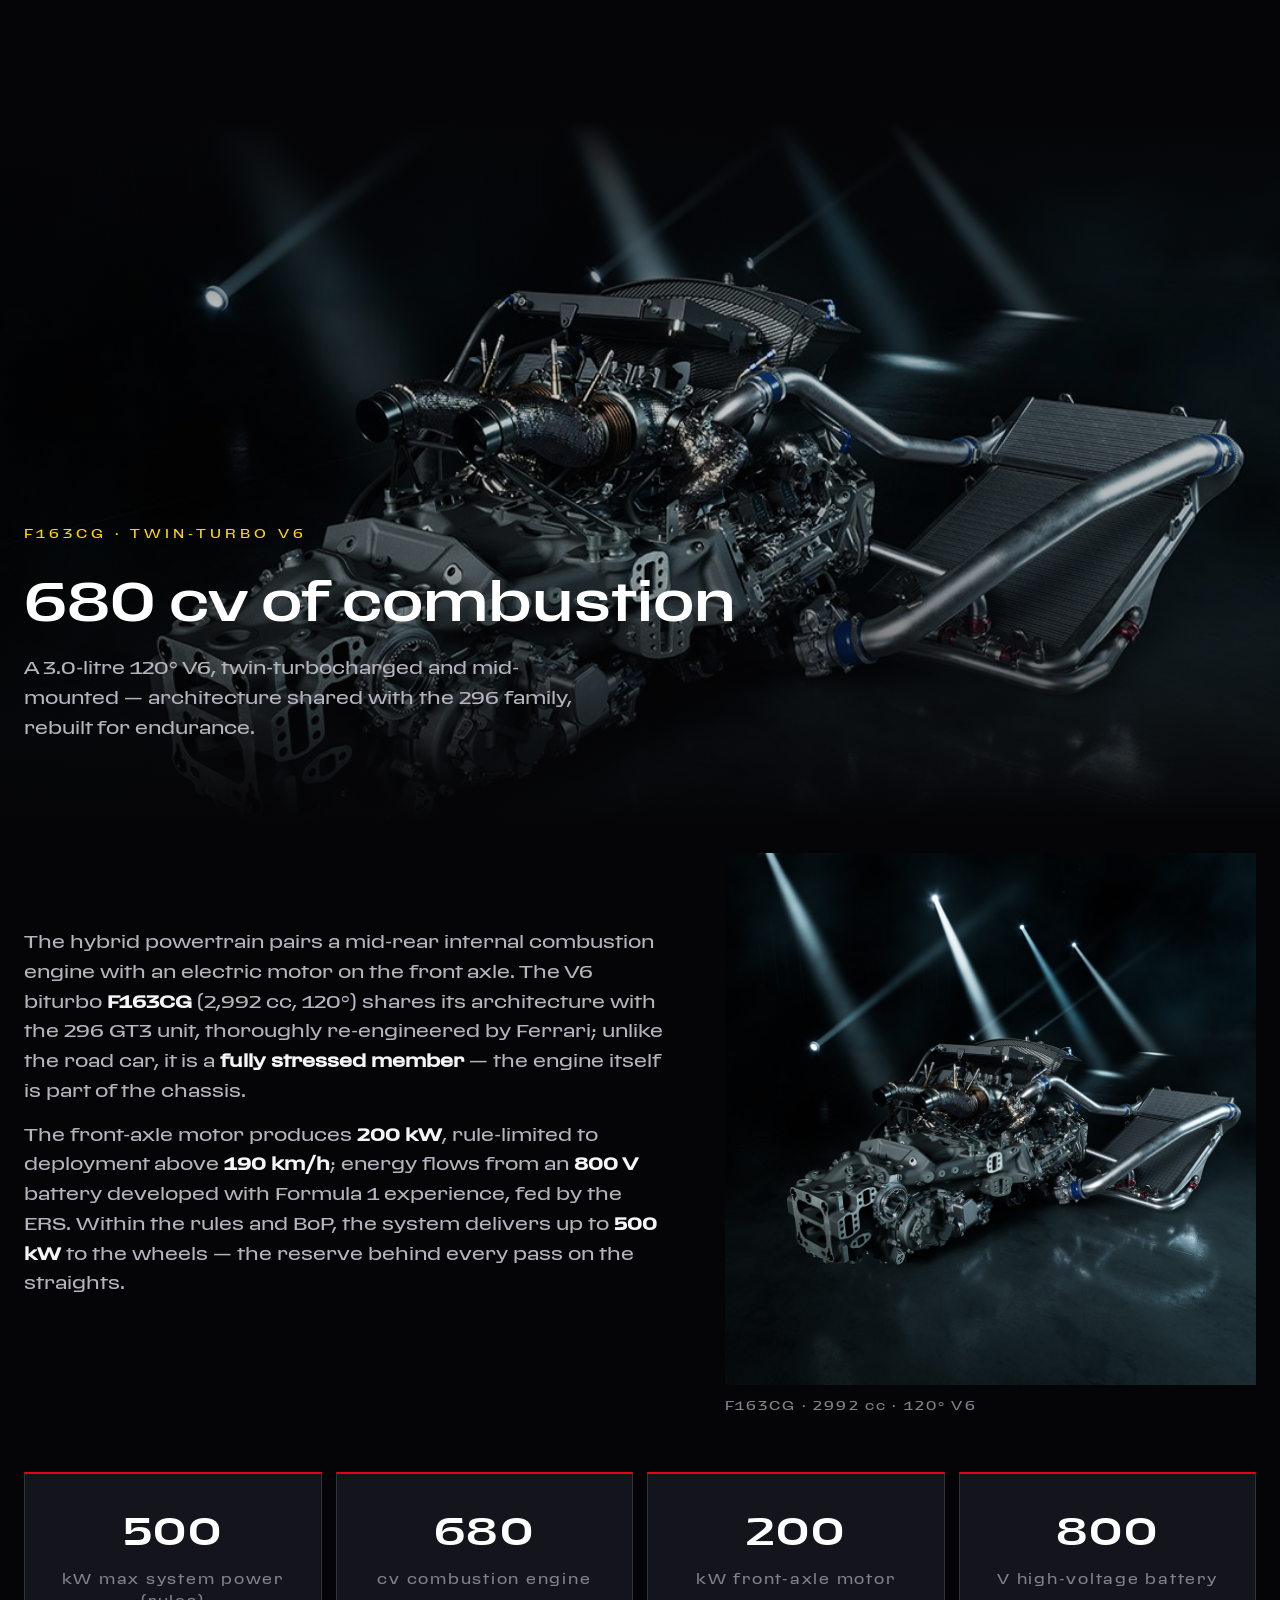
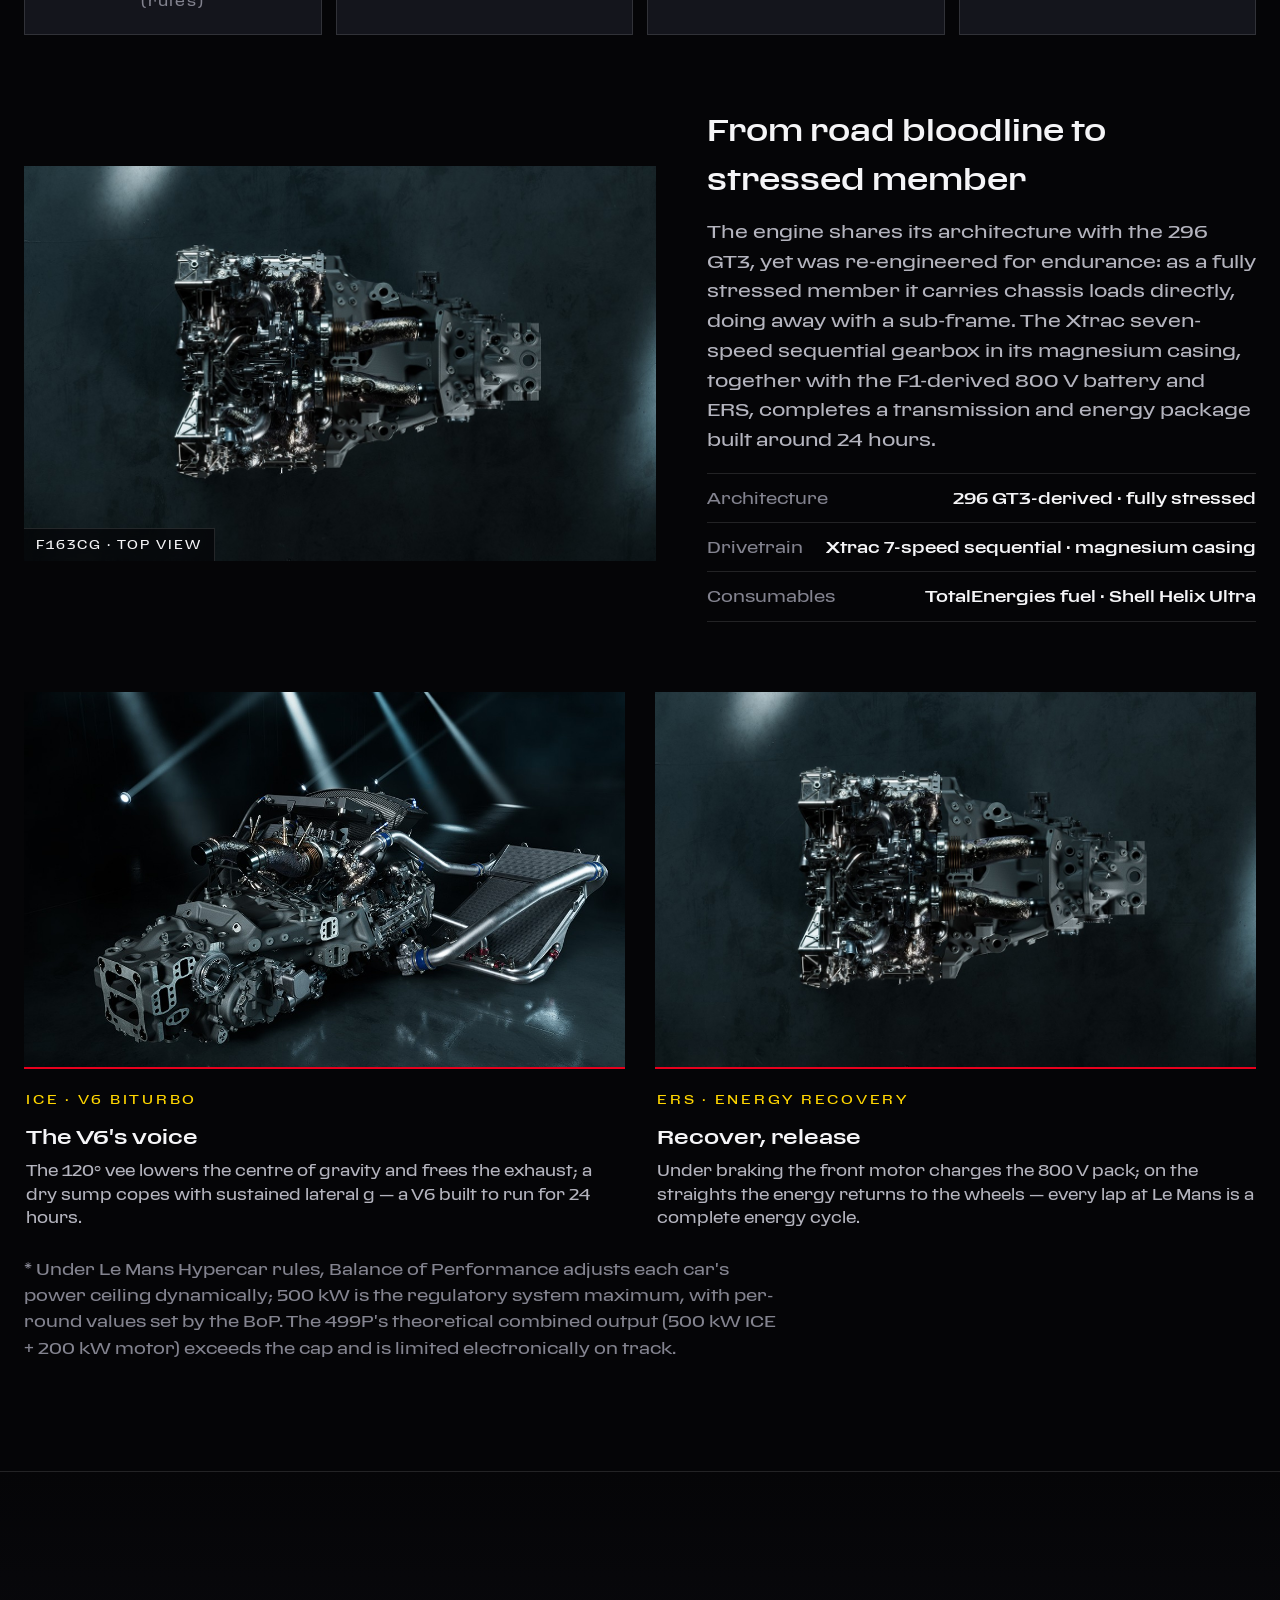
==== commit 7680bba8: "规范化:接入共享语言逻辑与 SEO 基建,清理未引用素材 - 语言分流改用 shared/v1/lang.js(统一实现,沿用原 localStorage 键与跳转方向) - 新增 robots.tx" ====
--- a/en.html
+++ b/en.html
@@ -11,10 +11,21 @@
 <meta property="og:image" content="img/hero-poster-2026-front.jpg">
 <meta property="og:url" content="https://www.ferrari.com/en-EN/hypercar/ferrari-499p">
 <meta name="twitter:card" content="summary_large_image">
-<script src="js/lang-detect.js?v=11"></script>
-<link rel="stylesheet" href="css/style.css?v=12">
+<script src="shared/v1/lang.js" data-strategy="ip" data-key="f499p-lang" data-fallback="ipinfo" data-direction="both" data-zh="index.html" data-en="en.html" defer></script>
+<link rel="stylesheet" href="shared/v1/components.css">
+<link rel="stylesheet" href="css/style.css?v=13">
 <link rel="manifest" href="manifest.json">
 <link rel="icon" type="image/png" href="img/favicon-32.png">
+<!-- hc:seo:start -->
+<!-- generated by tools/seo.py · cars.json · 2026-09-11 -->
+<link rel="canonical" href="https://499p.hypercar.site/en.html">
+<link rel="alternate" hreflang="zh-CN" href="https://499p.hypercar.site/">
+<link rel="alternate" hreflang="en" href="https://499p.hypercar.site/en.html">
+<link rel="alternate" hreflang="x-default" href="https://499p.hypercar.site/">
+<script type="application/ld+json">
+{"@context":"https://schema.org","@type":"Car","name":"Ferrari 499P","brand":{"@type":"Brand","name":"Ferrari"},"model":"499P","url":"https://499p.hypercar.site/en.html","description":"Back for victory · Le Mans hat-trick","productionDate":"2023","image":"https://499p.hypercar.site/img/hero-poster-2026-front.jpg","additionalProperty":[{"@type":"PropertyValue","name":"Peak power","value":"680 hp"},{"@type":"PropertyValue","name":"Top speed","value":"340 km/h"},{"@type":"PropertyValue","name":"Le Mans wins","value":"3 × Le Mans"}]}
+</script>
+<!-- hc:seo:end -->
 </head>
 <body>
 
--- a/shared/v1/components.css
+++ b/shared/v1/components.css
@@ -0,0 +1,83 @@
+/* ==========================================================================
+   shared/v1/components.css — hypercar 站点群共享组件
+   --------------------------------------------------------------------------
+   只收录**经实测逐字节相同**的组件。抽取工具:
+     tools/extract_component.py --component <名> --from <来源站>
+   依据:tools/analyze_css.py 的重合度报告。差异站一律不合并。
+   引用顺序:components.css 必须在各站 theme.css / page.css 之前,
+   这样站点级覆盖仍然生效。
+   ========================================================================== */
+
+/* === portal-bar : begin === */
+/* ---------- HYPERCAR 门户跳转 ---------- */
+.portal-bar {
+  display: flex;
+  align-items: center;
+  gap: 16px;
+  width: fit-content;
+  max-width: calc(100% - 48px);
+  margin: 52px auto 20px;
+  padding: 15px 40px;
+  border: 1.5px solid var(--accent, var(--blue-lux, var(--red, var(--gold))));
+  border-radius: 999px;
+  background: rgba(255, 255, 255, 0.045);
+  color: var(--ink-dim, var(--dim));
+  font-family: var(--font-mono, var(--mono));
+  font-size: 11.5px;
+  letter-spacing: 0.2em;
+  text-decoration: none;
+  transition: border-color .35s, color .35s, background .35s, transform .35s;
+}
+.portal-bar:hover { transform: translateY(-2px); background: rgba(255, 255, 255, 0.09); }
+.portal-bar__rule {
+  width: 36px;
+  height: 1px;
+  flex: none;
+  background: linear-gradient(90deg, transparent, var(--accent, var(--blue-lux, var(--red, var(--gold)))));
+}
+.portal-bar__rule--r { background: linear-gradient(90deg, var(--accent, var(--blue-lux, var(--red, var(--gold)))), transparent); }
+.portal-bar__badge {
+  width: 24px;
+  height: 24px;
+  border-radius: 7px;
+  flex: none;
+  display: grid;
+  place-items: center;
+  background: var(--accent, var(--blue-lux, var(--red, var(--gold))));
+  color: #0b0b0e;
+  font-size: 13px;
+  font-weight: 700;
+  box-shadow: 0 0 14px var(--accent, var(--blue-lux, var(--red, var(--gold))));
+}
+.portal-bar__name {
+  color: var(--accent, var(--blue-lux, var(--red, var(--gold))));
+  font-weight: 700;
+  letter-spacing: 0.24em;
+  white-space: nowrap;
+}
+.portal-bar__sep {
+  width: 1px;
+  height: 16px;
+  flex: none;
+  background: var(--line);
+}
+.portal-bar__text {
+  color: var(--ink-dim, var(--dim));
+  letter-spacing: 0.12em;
+  white-space: nowrap;
+}
+.portal-bar__arrow { font-style: normal; transition: transform .35s; }
+.portal-bar:hover .portal-bar__arrow { transform: translateX(4px); }
+@media (max-width: 720px) {
+
+    .portal-bar { flex-wrap: wrap; justify-content: center; text-align: center; margin: 30px 20px 14px; padding: 13px 26px; gap: 12px; }
+}
+@media (max-width: 720px) {
+
+    .portal-bar__rule { display: none; }
+}
+@media (max-width: 720px) {
+
+    .portal-bar__text { white-space: normal; }
+}
+/* === portal-bar : end === */
--- a/css/style.css
+++ b/css/style.css
@@ -783,67 +783,5 @@
   .hero__specs i { font-size: 10.5px; }
   .hero__scroll { display: none; }
 }
-/* ---------- HYPERCAR 门户跳转 ---------- */
-.portal-bar {
-  display: flex;
-  align-items: center;
-  gap: 16px;
-  width: fit-content;
-  max-width: calc(100% - 48px);
-  margin: 52px auto 20px;
-  padding: 15px 40px;
-  border: 1.5px solid var(--accent, var(--blue-lux, var(--red, var(--gold))));
-  border-radius: 999px;
-  background: rgba(255, 255, 255, 0.045);
-  color: var(--ink-dim, var(--dim));
-  font-family: var(--font-mono, var(--mono));
-  font-size: 11.5px;
-  letter-spacing: 0.2em;
-  text-decoration: none;
-  transition: border-color .35s, color .35s, background .35s, transform .35s;
-}
-.portal-bar:hover { transform: translateY(-2px); background: rgba(255, 255, 255, 0.09); }
-.portal-bar__rule {
-  width: 36px;
-  height: 1px;
-  flex: none;
-  background: linear-gradient(90deg, transparent, var(--accent, var(--blue-lux, var(--red, var(--gold)))));
-}
-.portal-bar__rule--r { background: linear-gradient(90deg, var(--accent, var(--blue-lux, var(--red, var(--gold)))), transparent); }
-.portal-bar__badge {
-  width: 24px;
-  height: 24px;
-  border-radius: 7px;
-  flex: none;
-  display: grid;
-  place-items: center;
-  background: var(--accent, var(--blue-lux, var(--red, var(--gold))));
-  color: #0b0b0e;
-  font-size: 13px;
-  font-weight: 700;
-  box-shadow: 0 0 14px var(--accent, var(--blue-lux, var(--red, var(--gold))));
-}
-.portal-bar__name {
-  color: var(--accent, var(--blue-lux, var(--red, var(--gold))));
-  font-weight: 700;
-  letter-spacing: 0.24em;
-  white-space: nowrap;
-}
-.portal-bar__sep {
-  width: 1px;
-  height: 16px;
-  flex: none;
-  background: var(--line);
-}
-.portal-bar__text {
-  color: var(--ink-dim, var(--dim));
-  letter-spacing: 0.12em;
-  white-space: nowrap;
-}
-.portal-bar__arrow { font-style: normal; transition: transform .35s; }
-.portal-bar:hover .portal-bar__arrow { transform: translateX(4px); }
 @media (max-width: 720px) {
-  .portal-bar { flex-wrap: wrap; justify-content: center; text-align: center; margin: 30px 20px 14px; padding: 13px 26px; gap: 12px; }
-  .portal-bar__rule { display: none; }
-  .portal-bar__text { white-space: normal; }
-}
+}
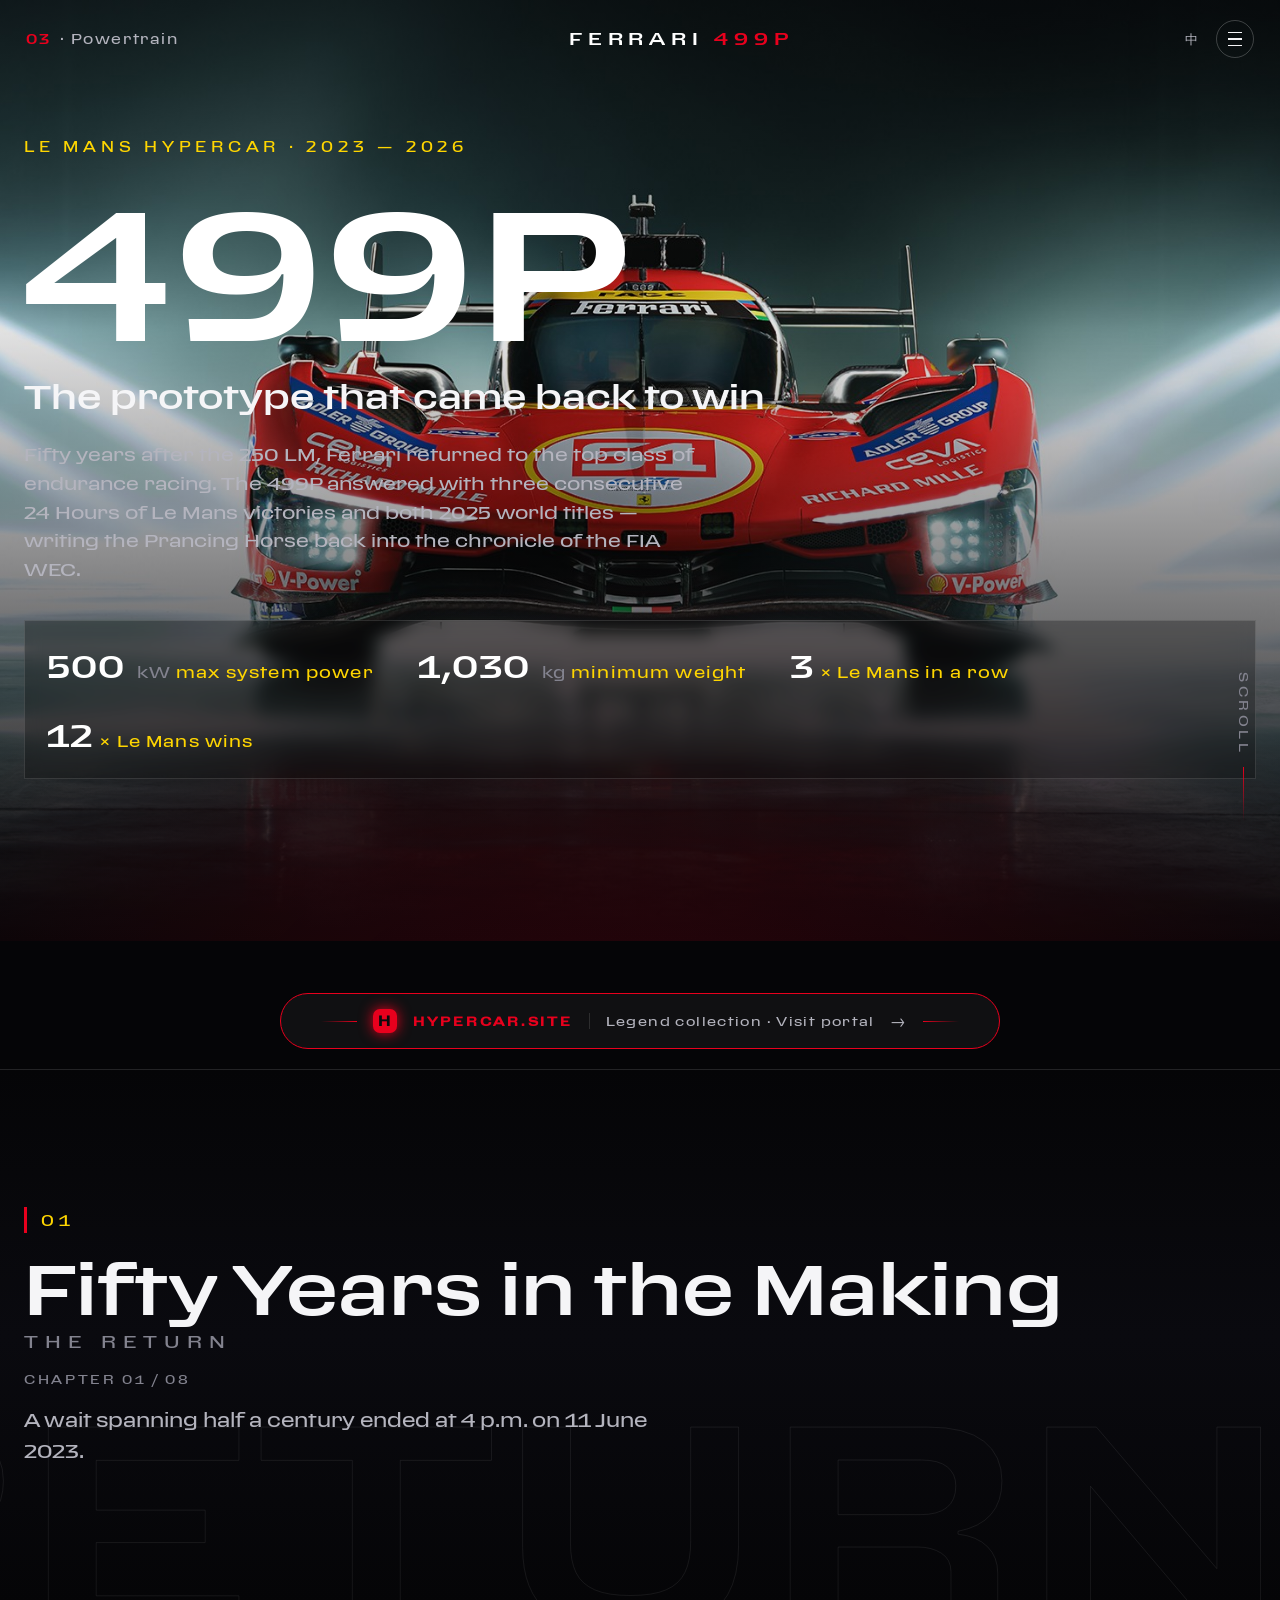
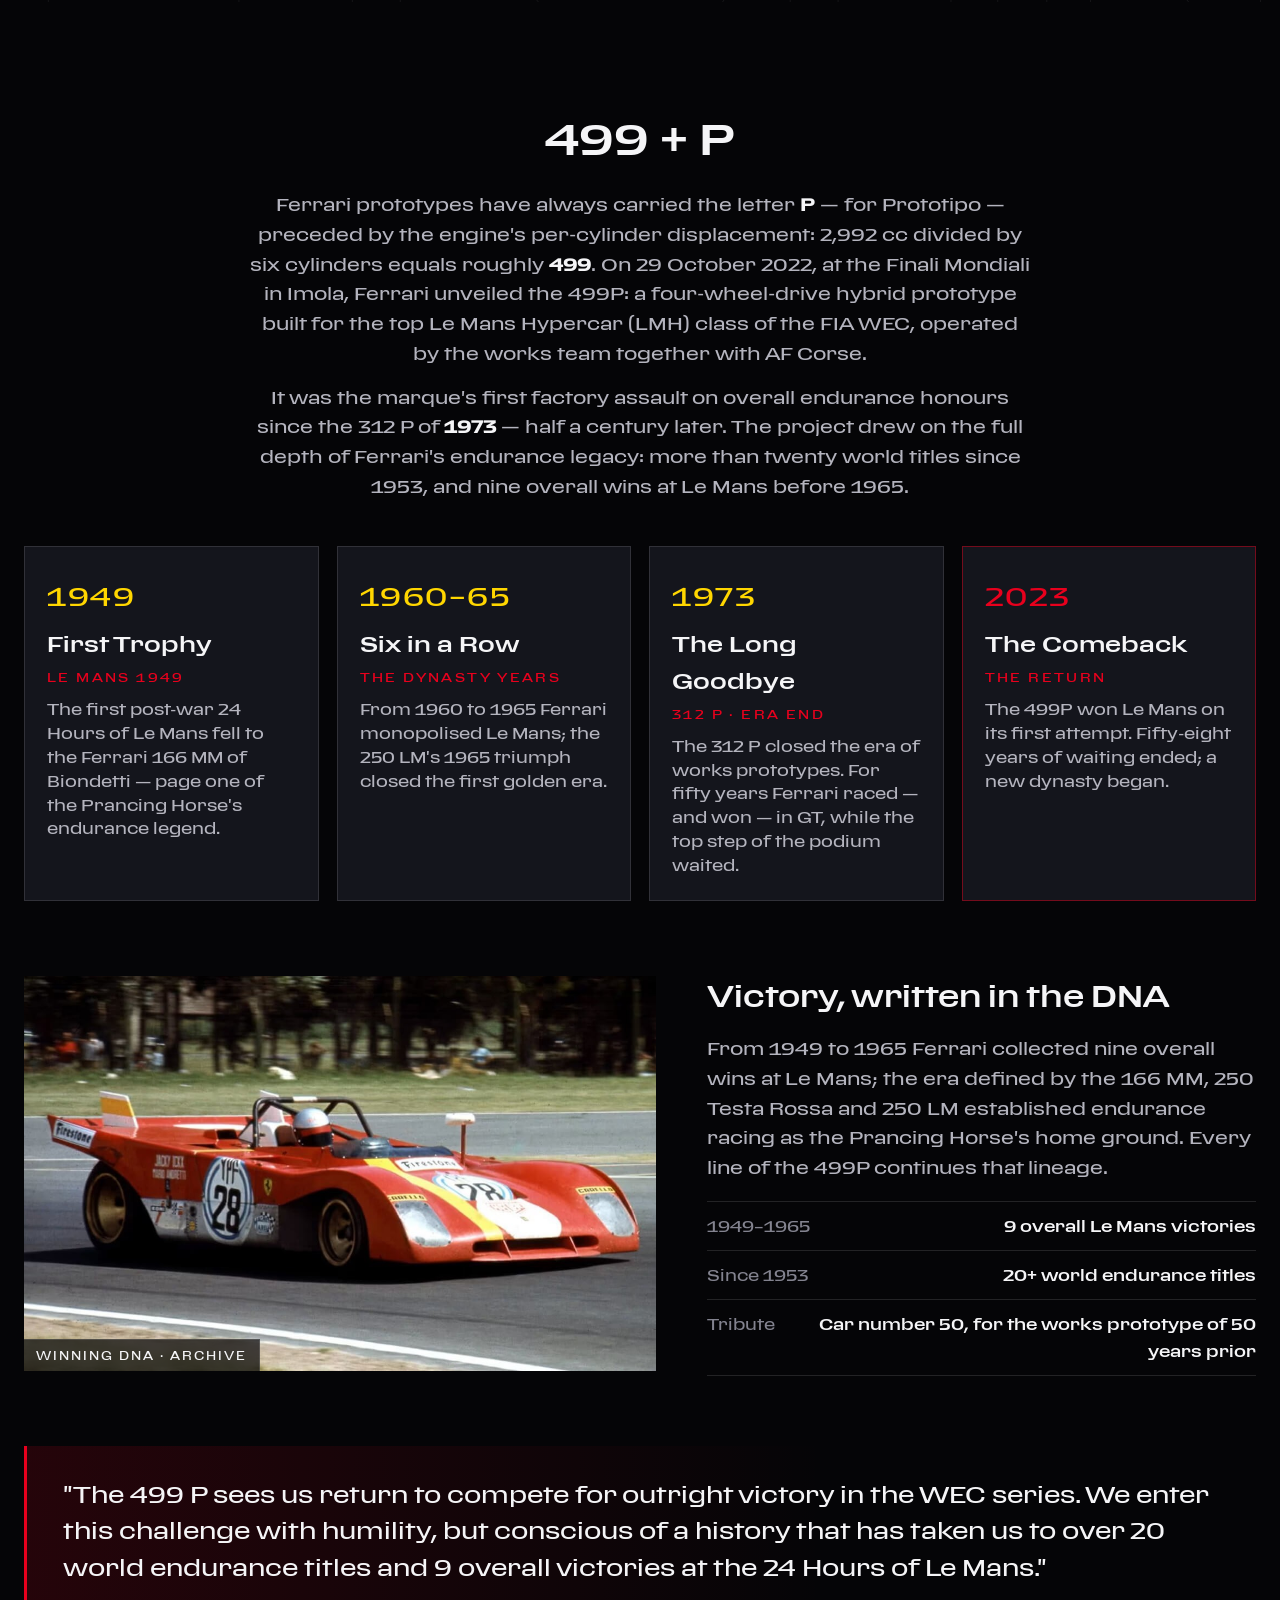
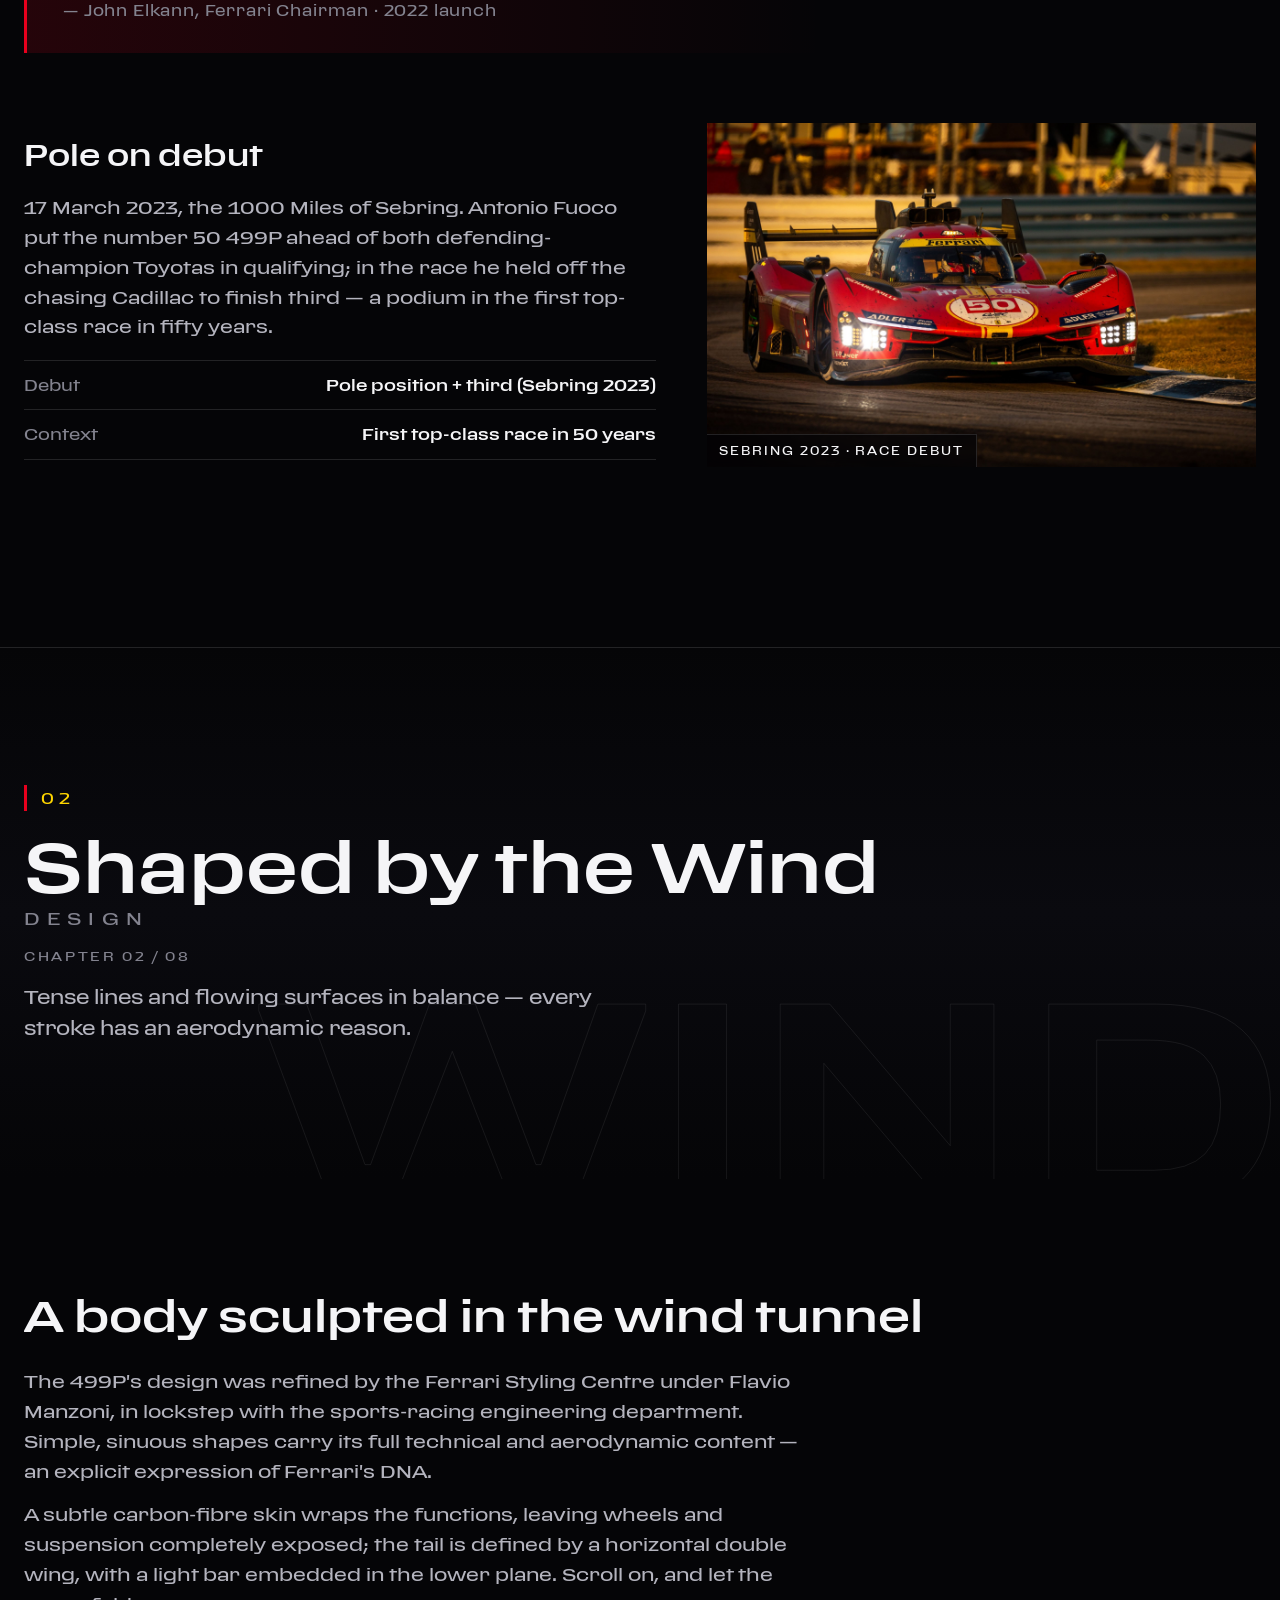
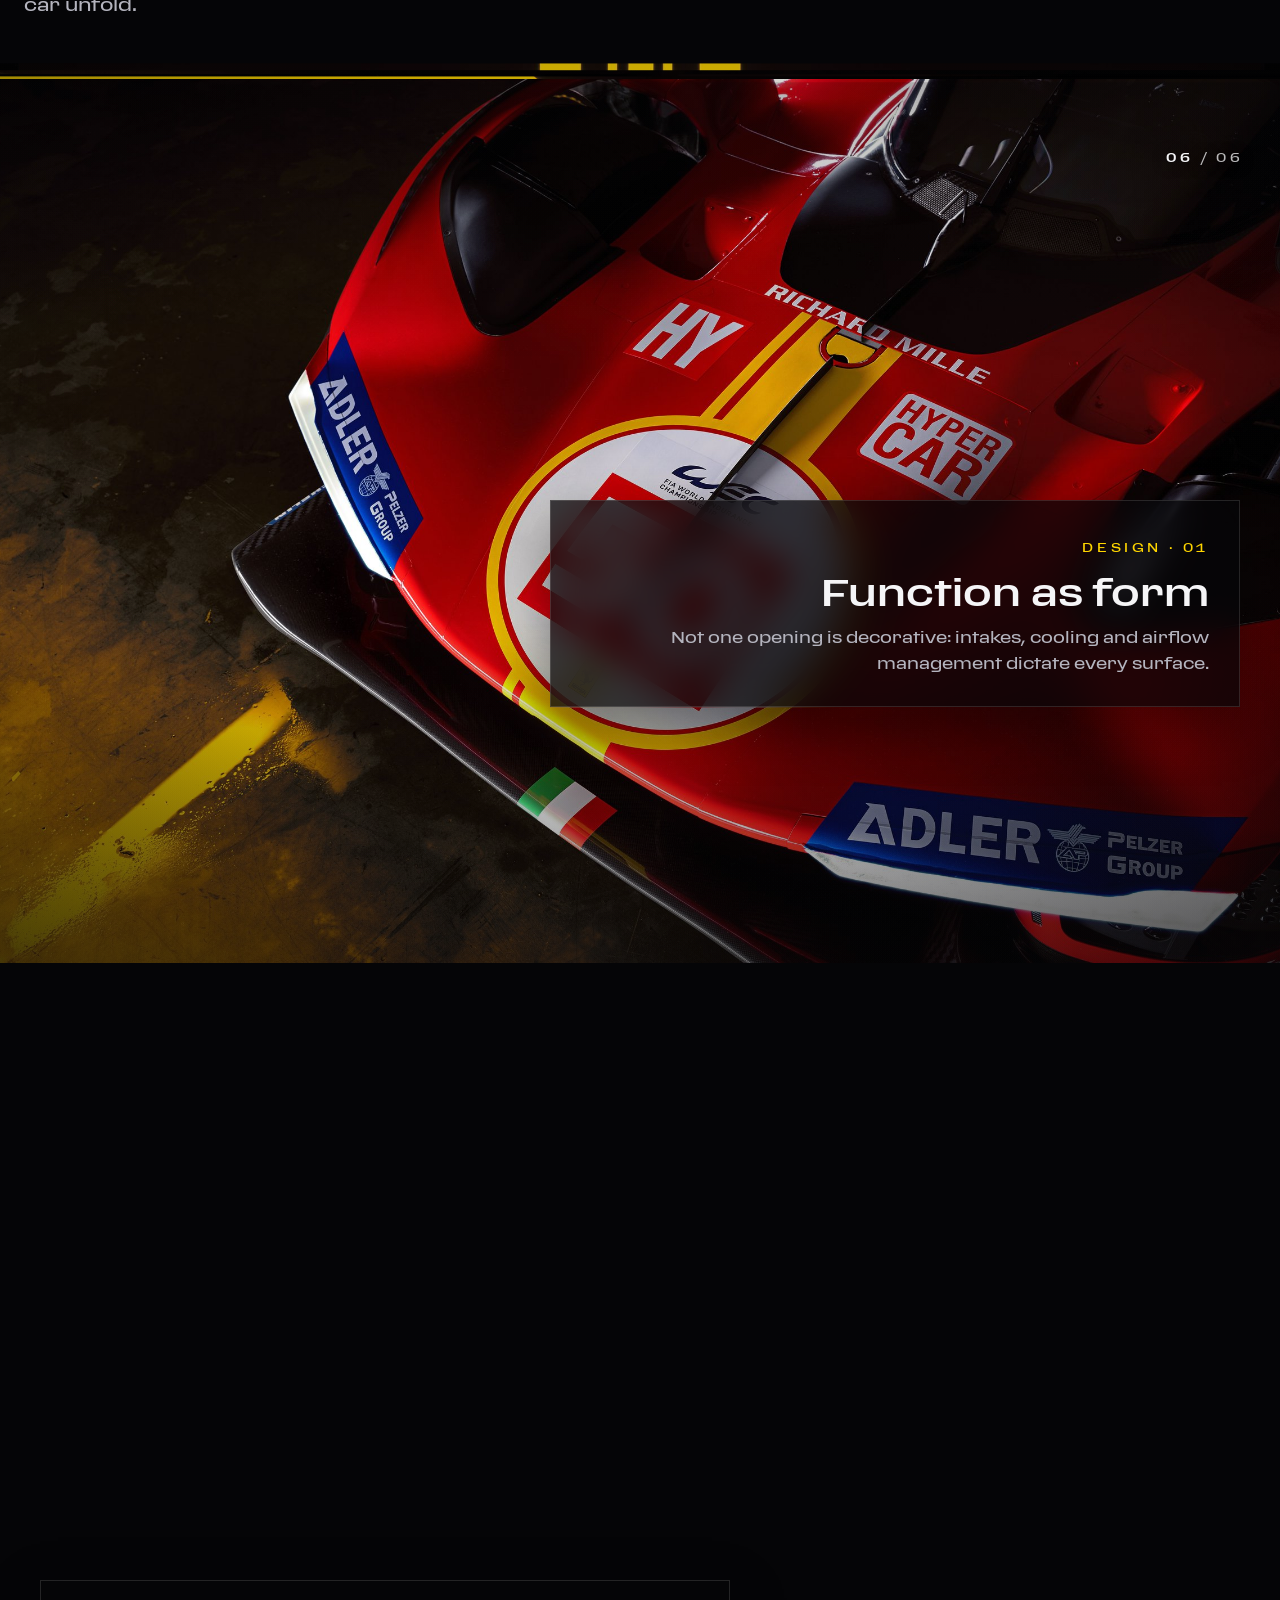
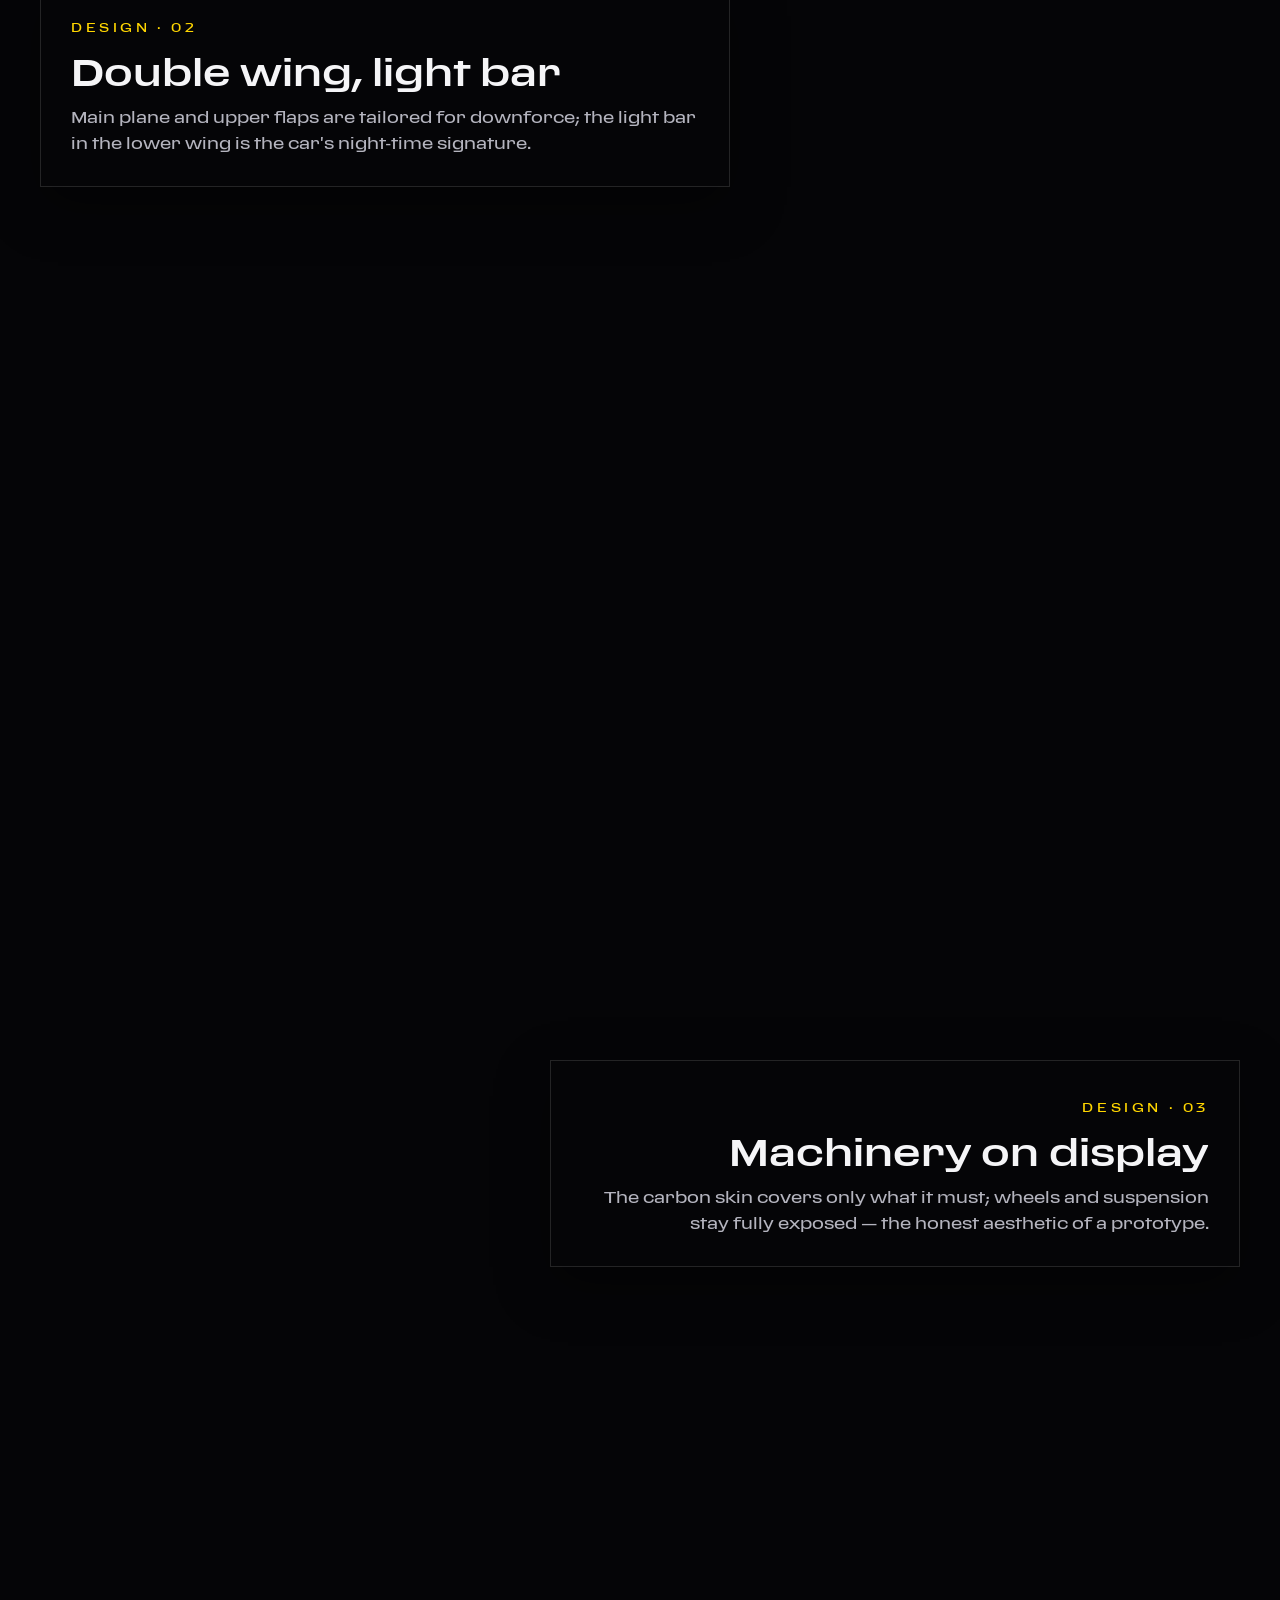
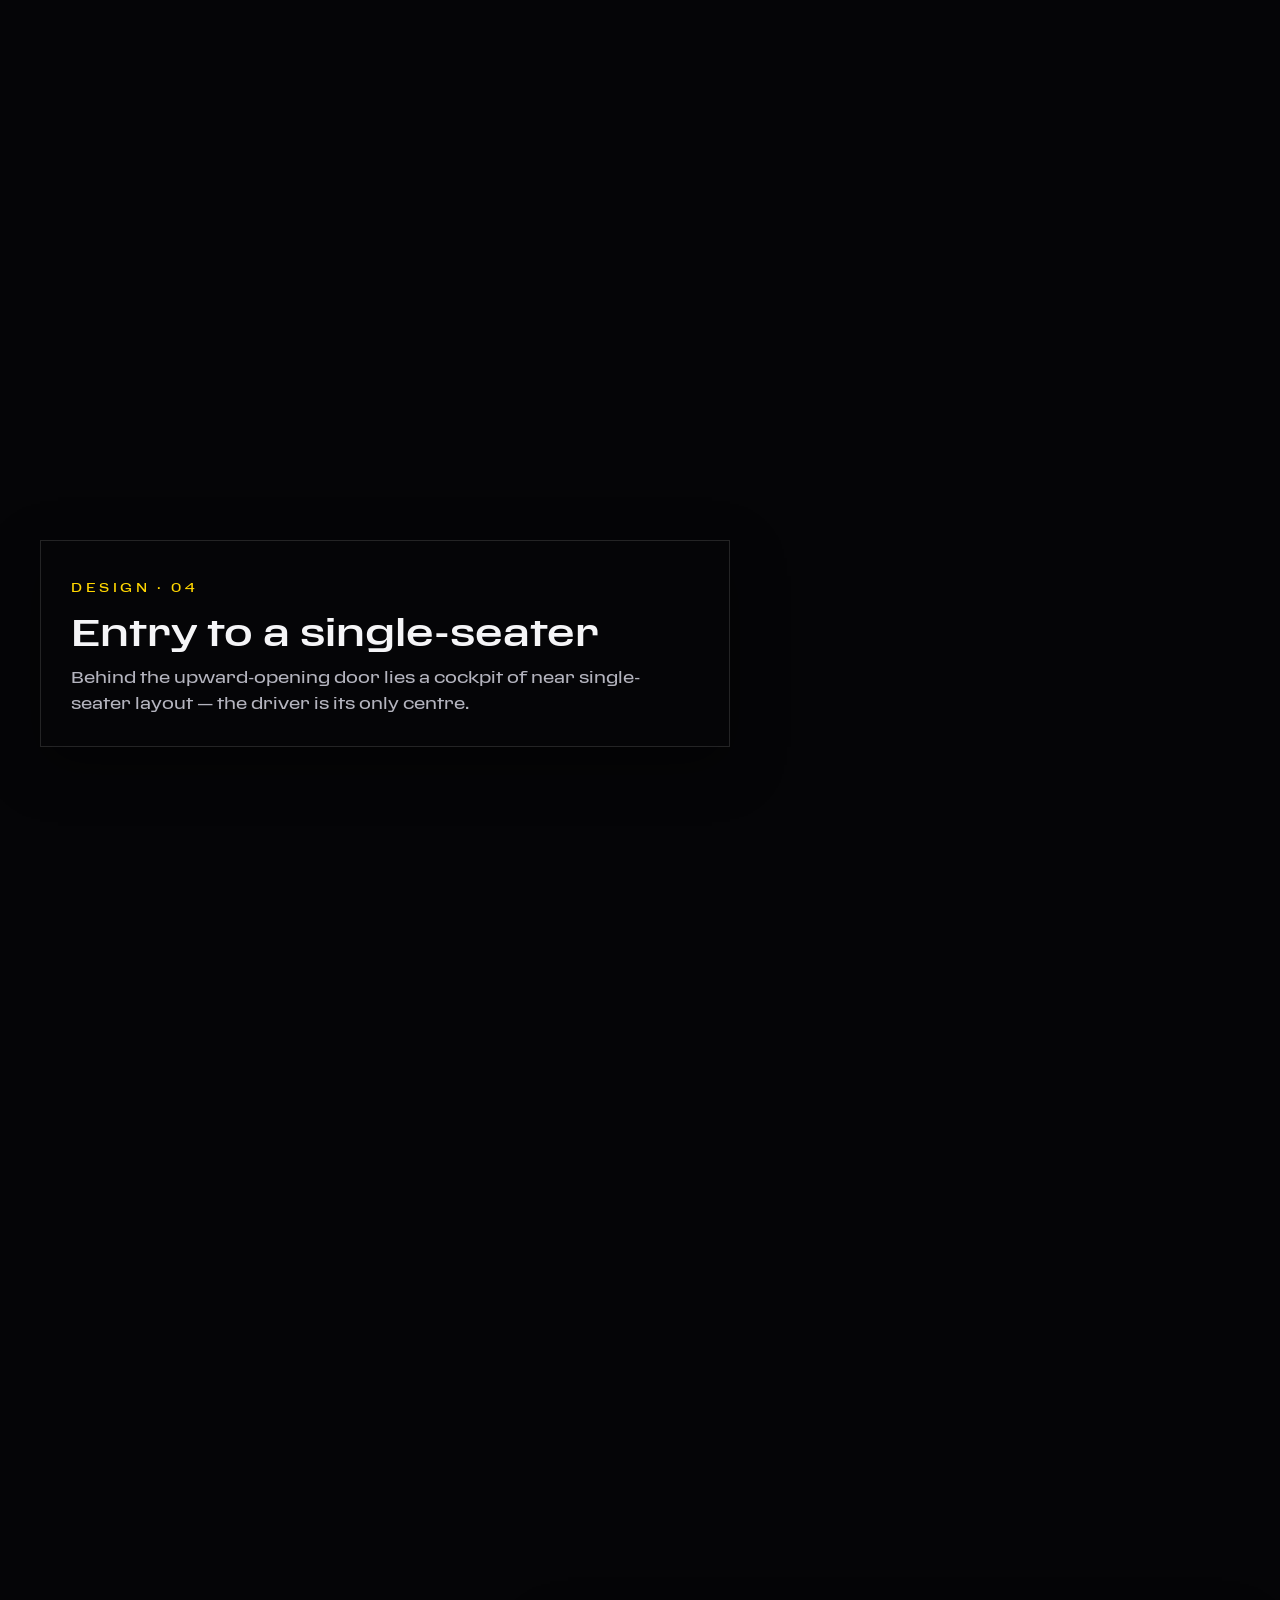
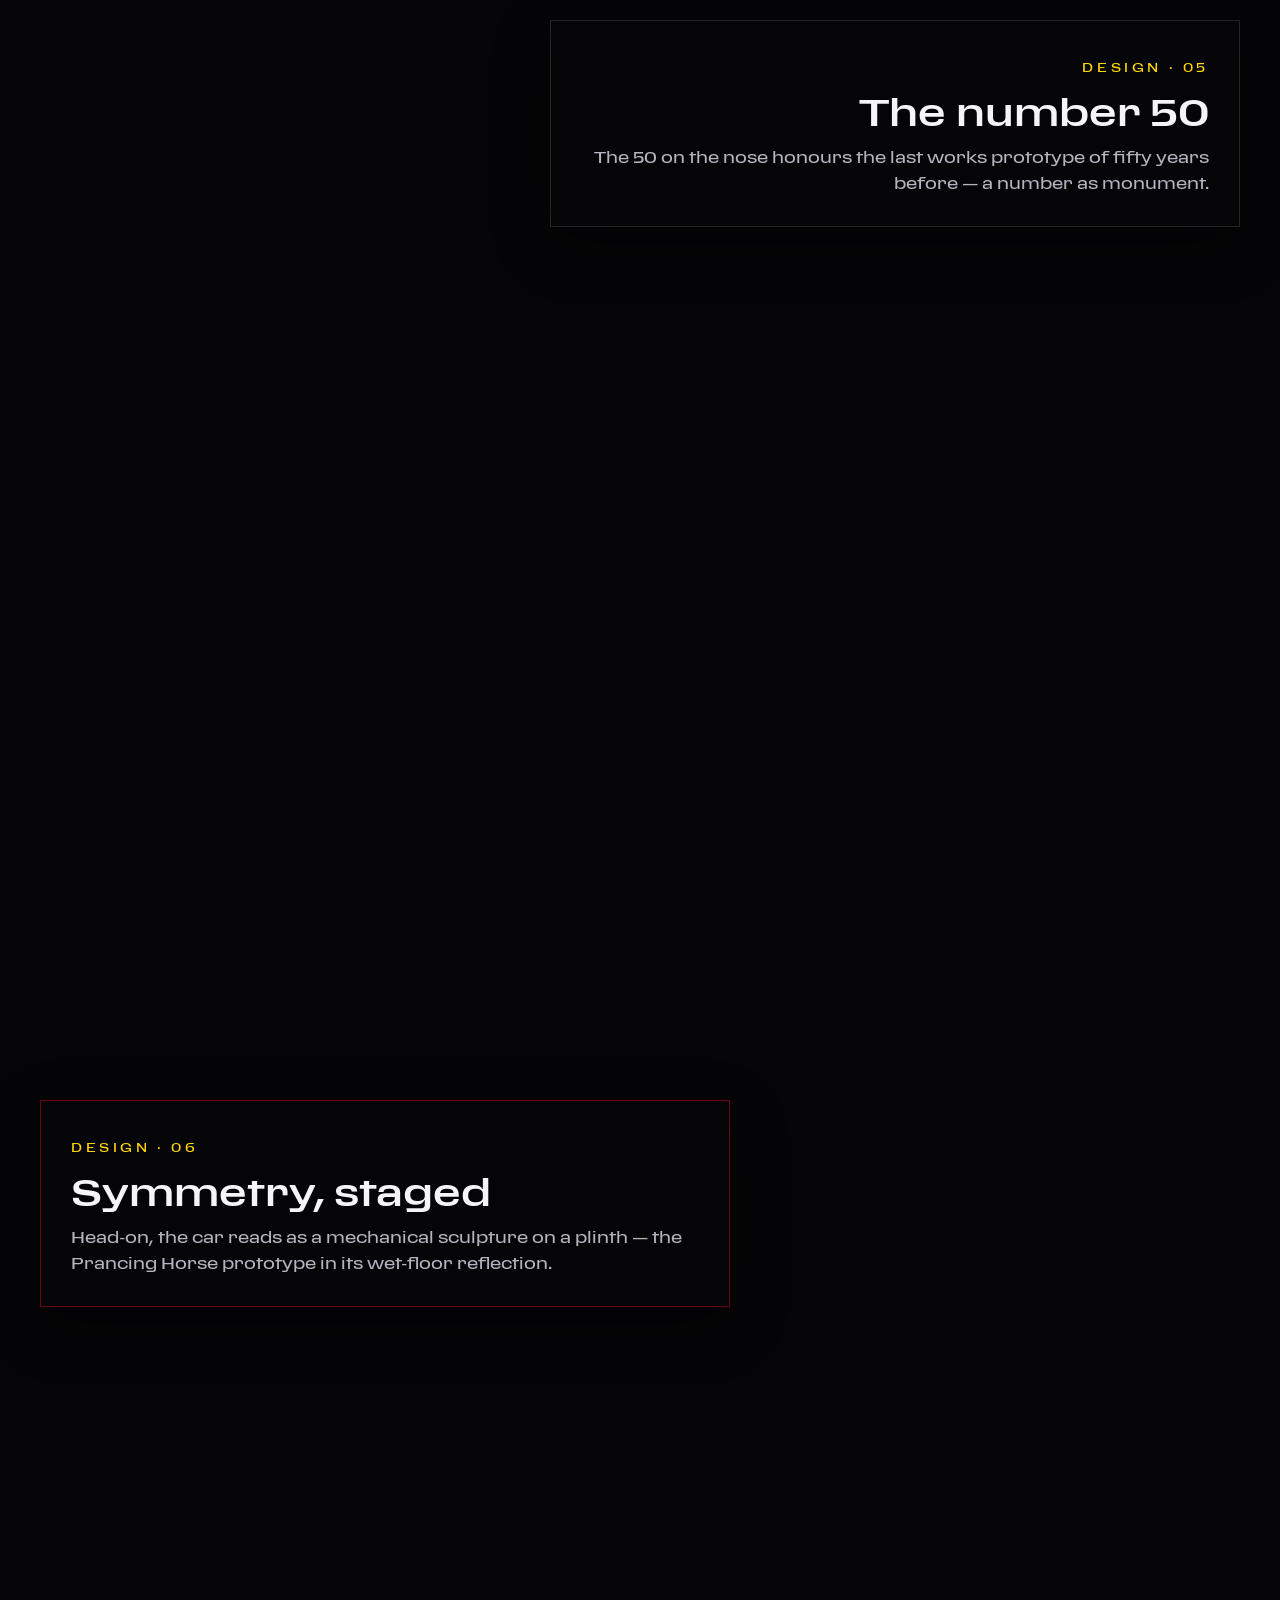
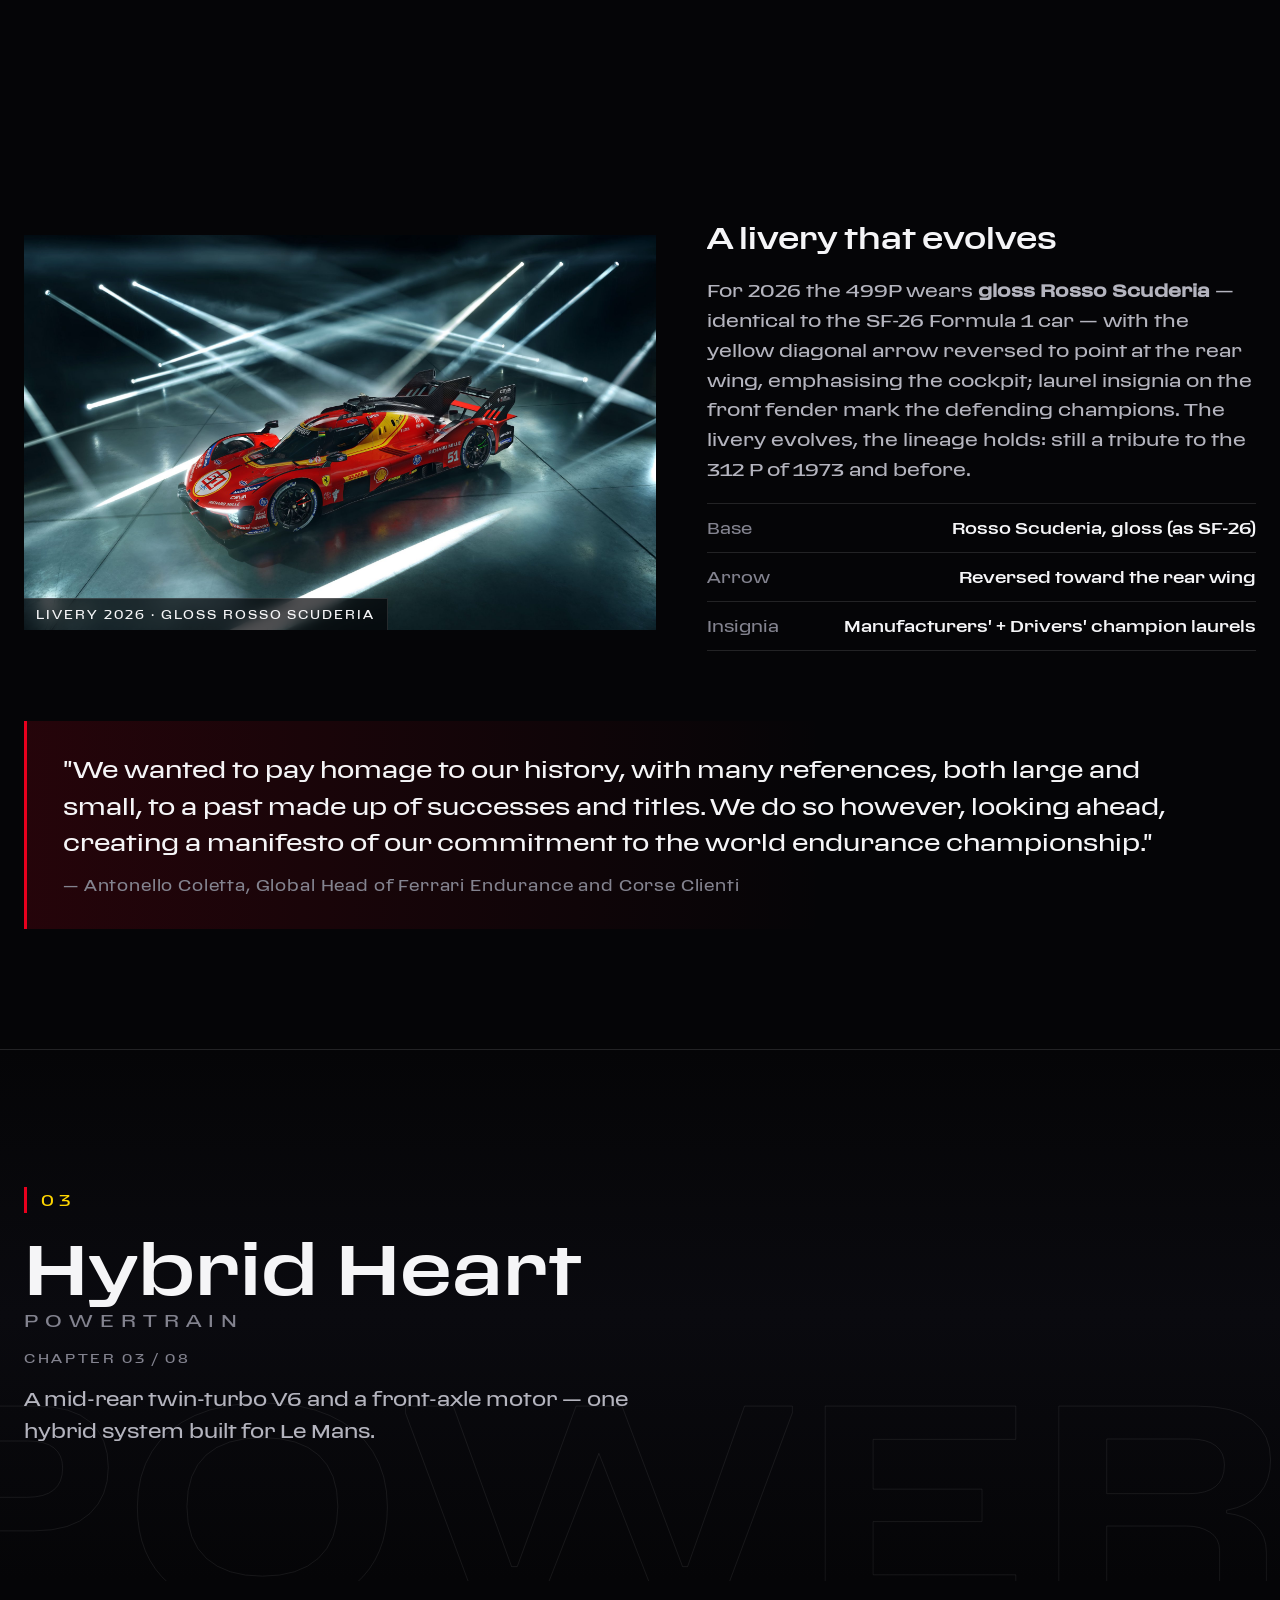
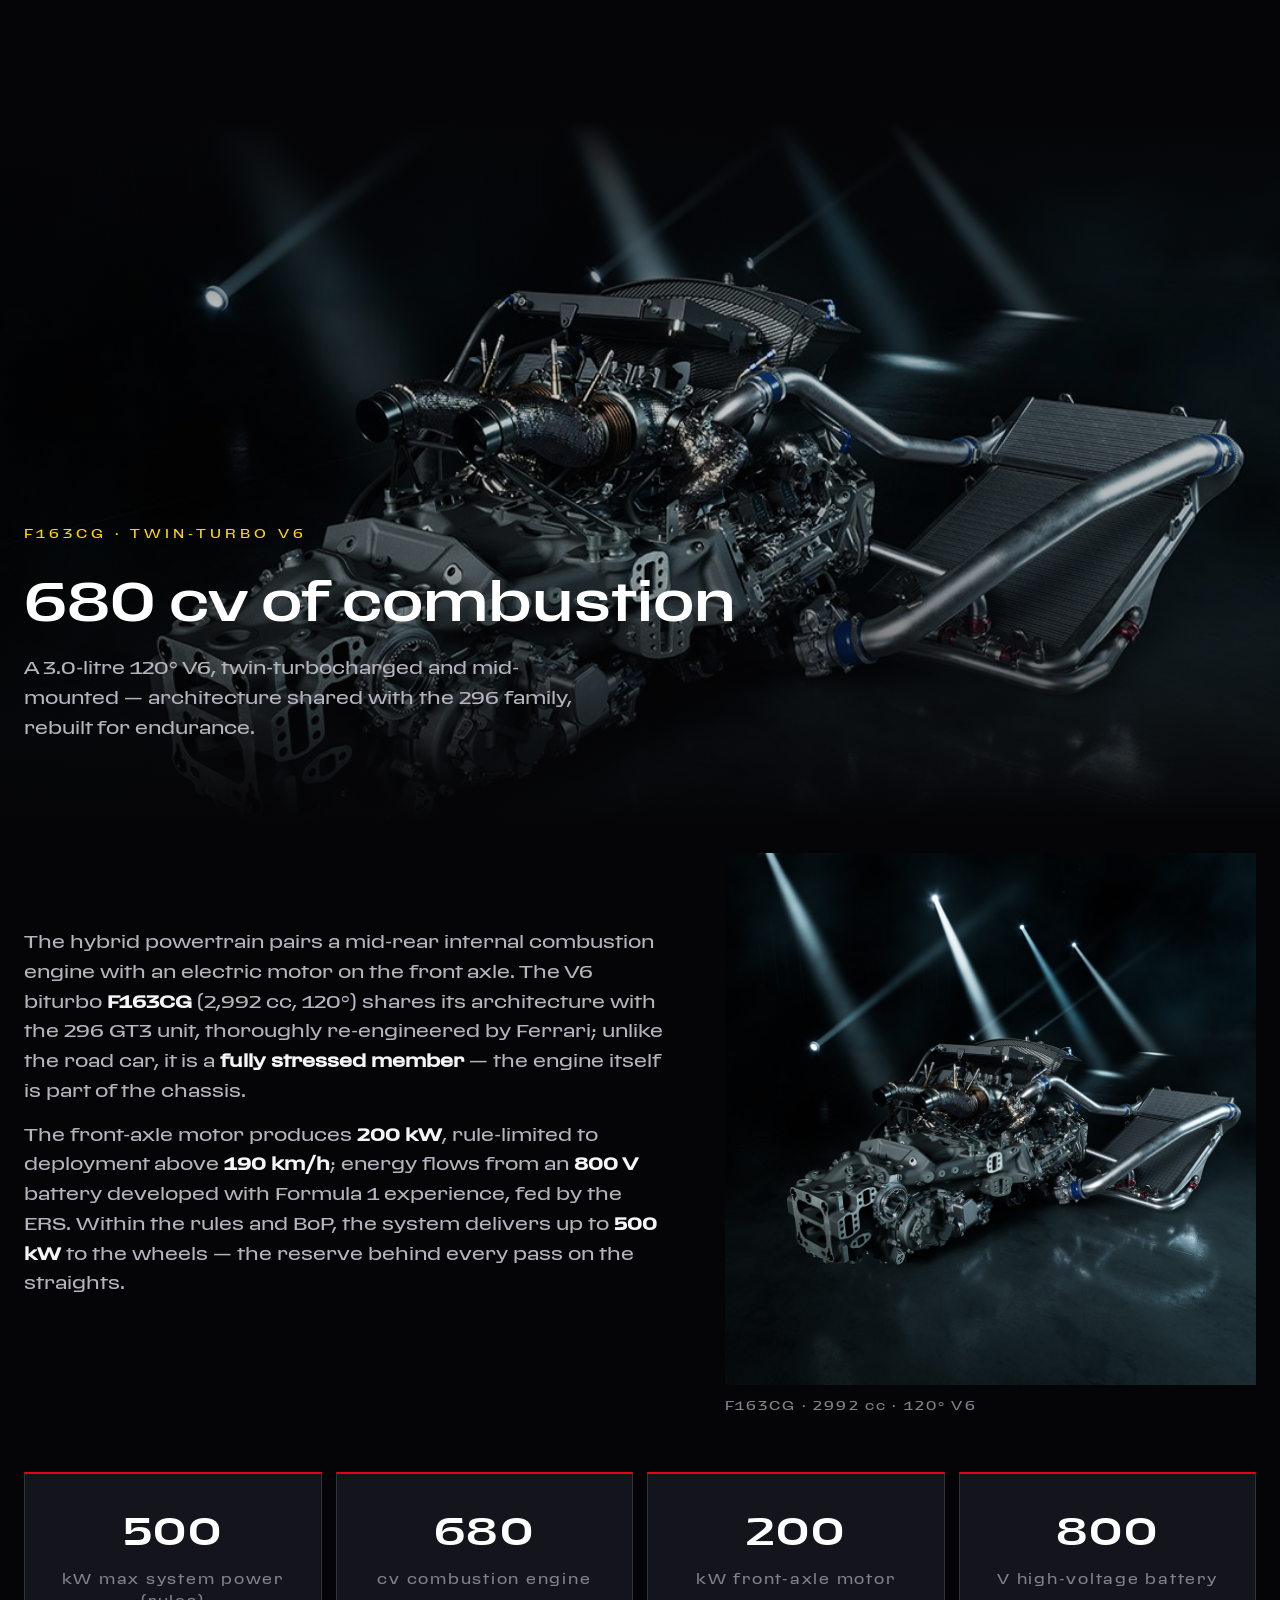
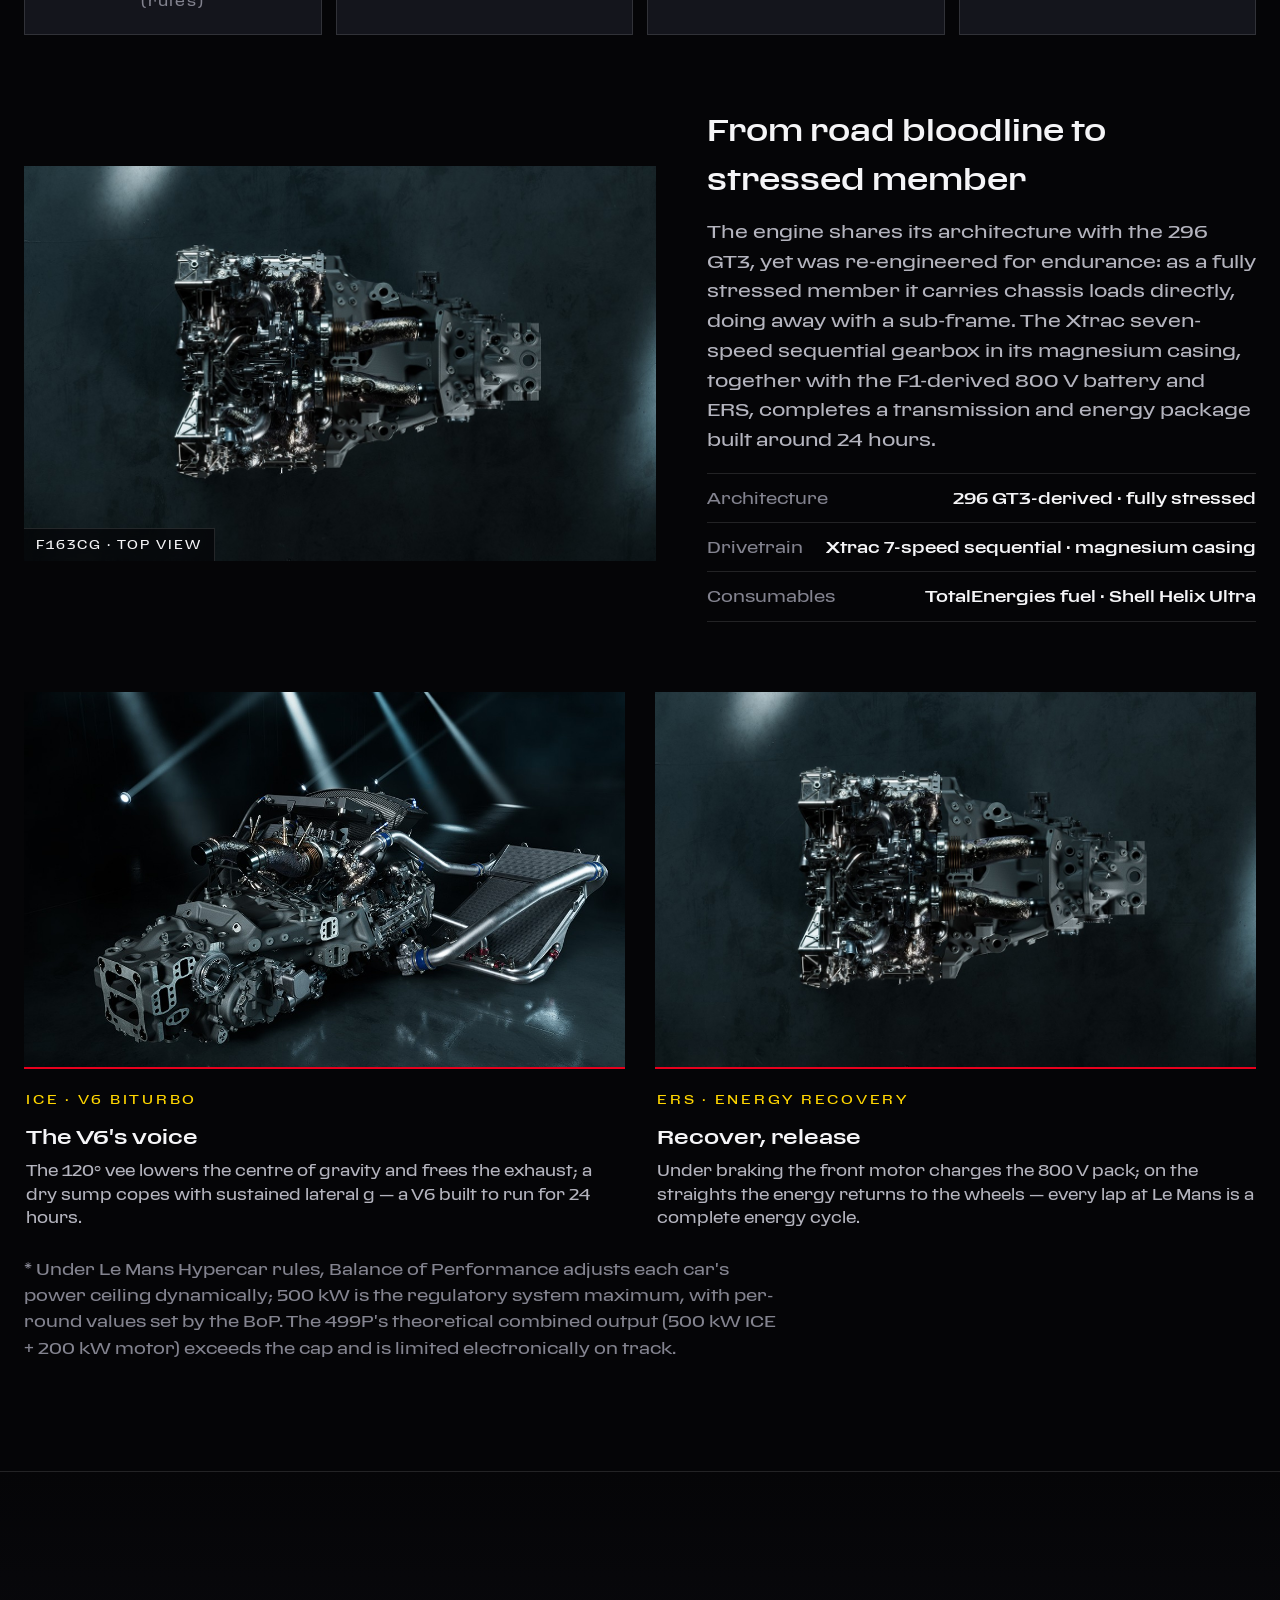
==== commit 50afe0af: "规范化:接入共享语言逻辑与 SEO 基建,清理未引用素材 - 语言分流改用 shared/v1/lang.js(统一实现,沿用原 localStorage 键与跳转方向) - 新增 robots.tx" ====
--- a/en.html
+++ b/en.html
@@ -11,9 +11,9 @@
 <meta property="og:image" content="img/hero-poster-2026-front.jpg">
 <meta property="og:url" content="https://www.ferrari.com/en-EN/hypercar/ferrari-499p">
 <meta name="twitter:card" content="summary_large_image">
-<script src="shared/v1/lang.js" data-strategy="ip" data-key="f499p-lang" data-fallback="ipinfo" data-direction="both" data-zh="index.html" data-en="en.html" defer></script>
-<link rel="stylesheet" href="shared/v1/components.css">
-<link rel="stylesheet" href="css/style.css?v=13">
+<script src="shared/v1/lang.js?v=cc2024b6" data-strategy="ip" data-key="f499p-lang" data-fallback="ipinfo" data-direction="both" data-zh="index.html" data-en="en.html" defer></script>
+<link rel="stylesheet" href="shared/v1/components.css?v=dda33c0d">
+<link rel="stylesheet" href="css/style.css?v=7b08d08d">
 <link rel="manifest" href="manifest.json">
 <link rel="icon" type="image/png" href="img/favicon-32.png">
 <!-- hc:seo:start -->
@@ -948,6 +948,6 @@
   </div>
 </footer>
 
-<script src="js/main.js?v=11"></script>
+<script src="js/main.js?v=e39549c2"></script>
 </body>
 </html>
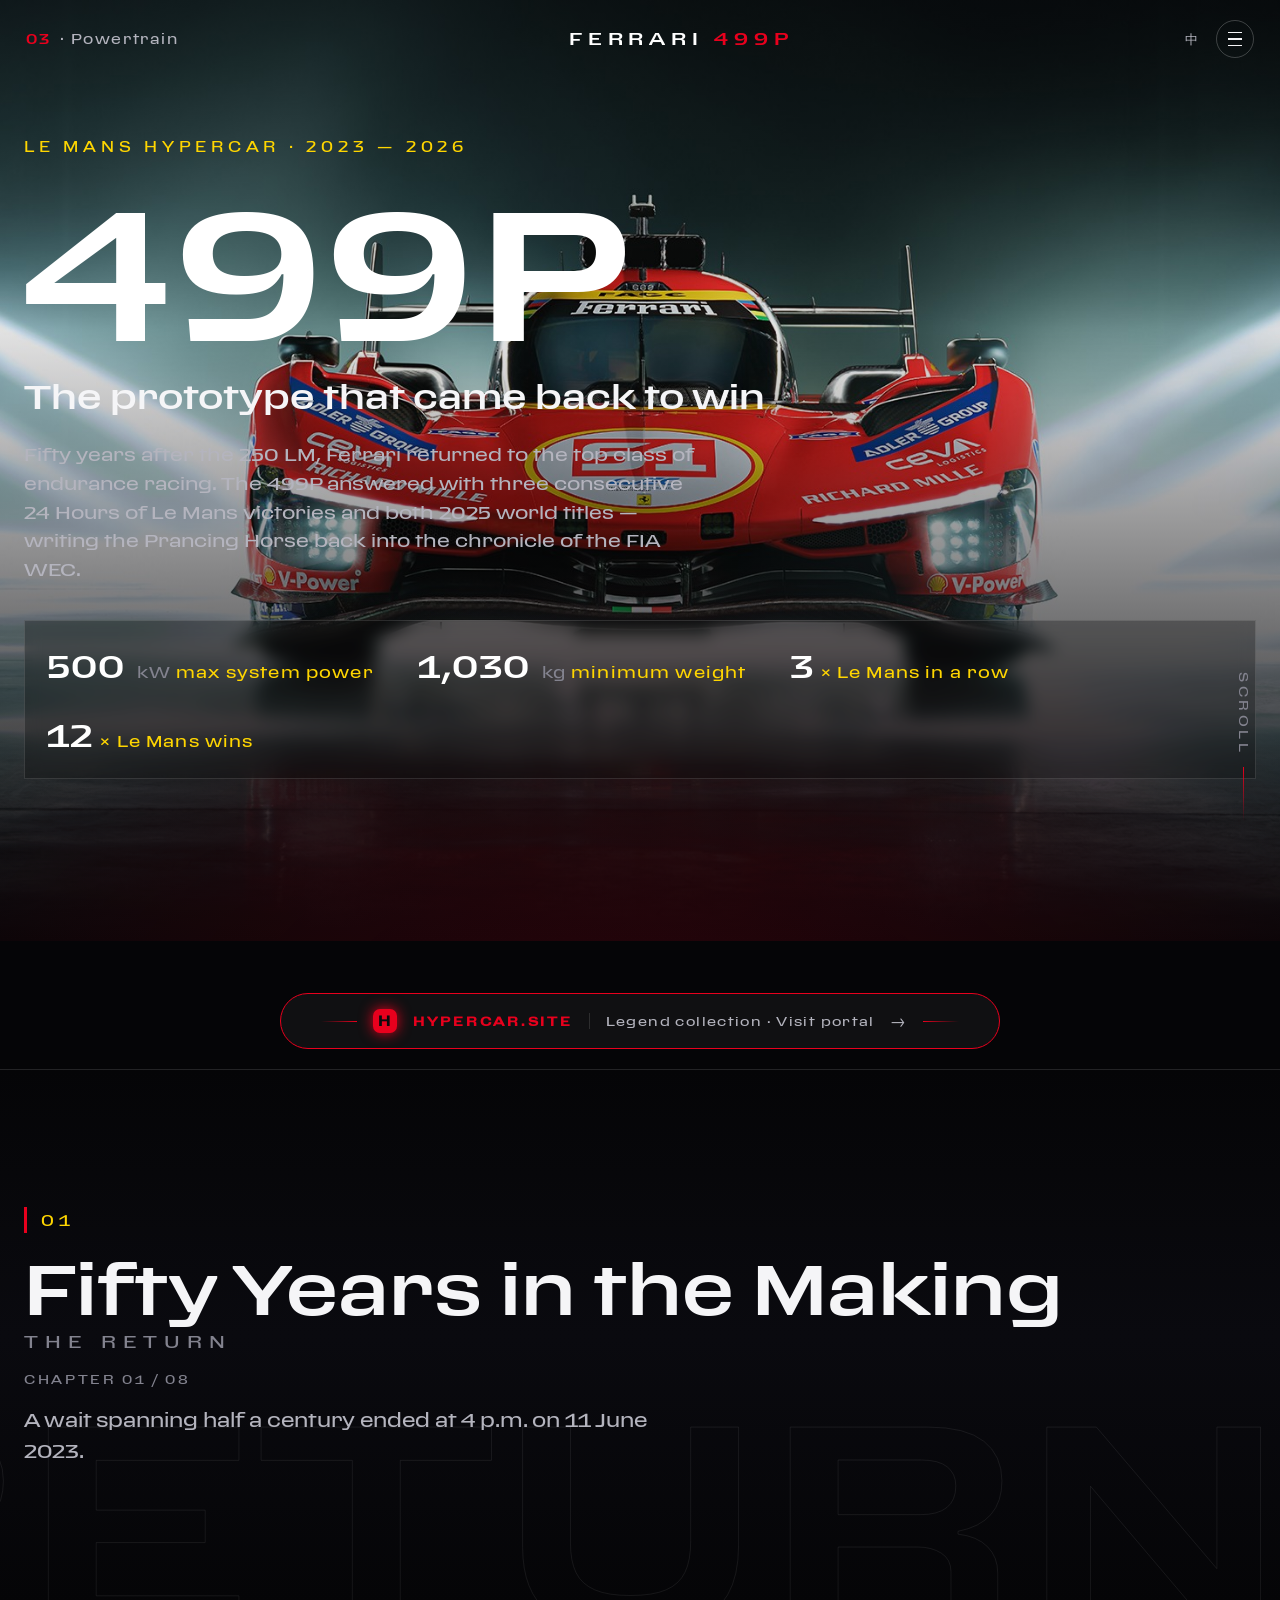
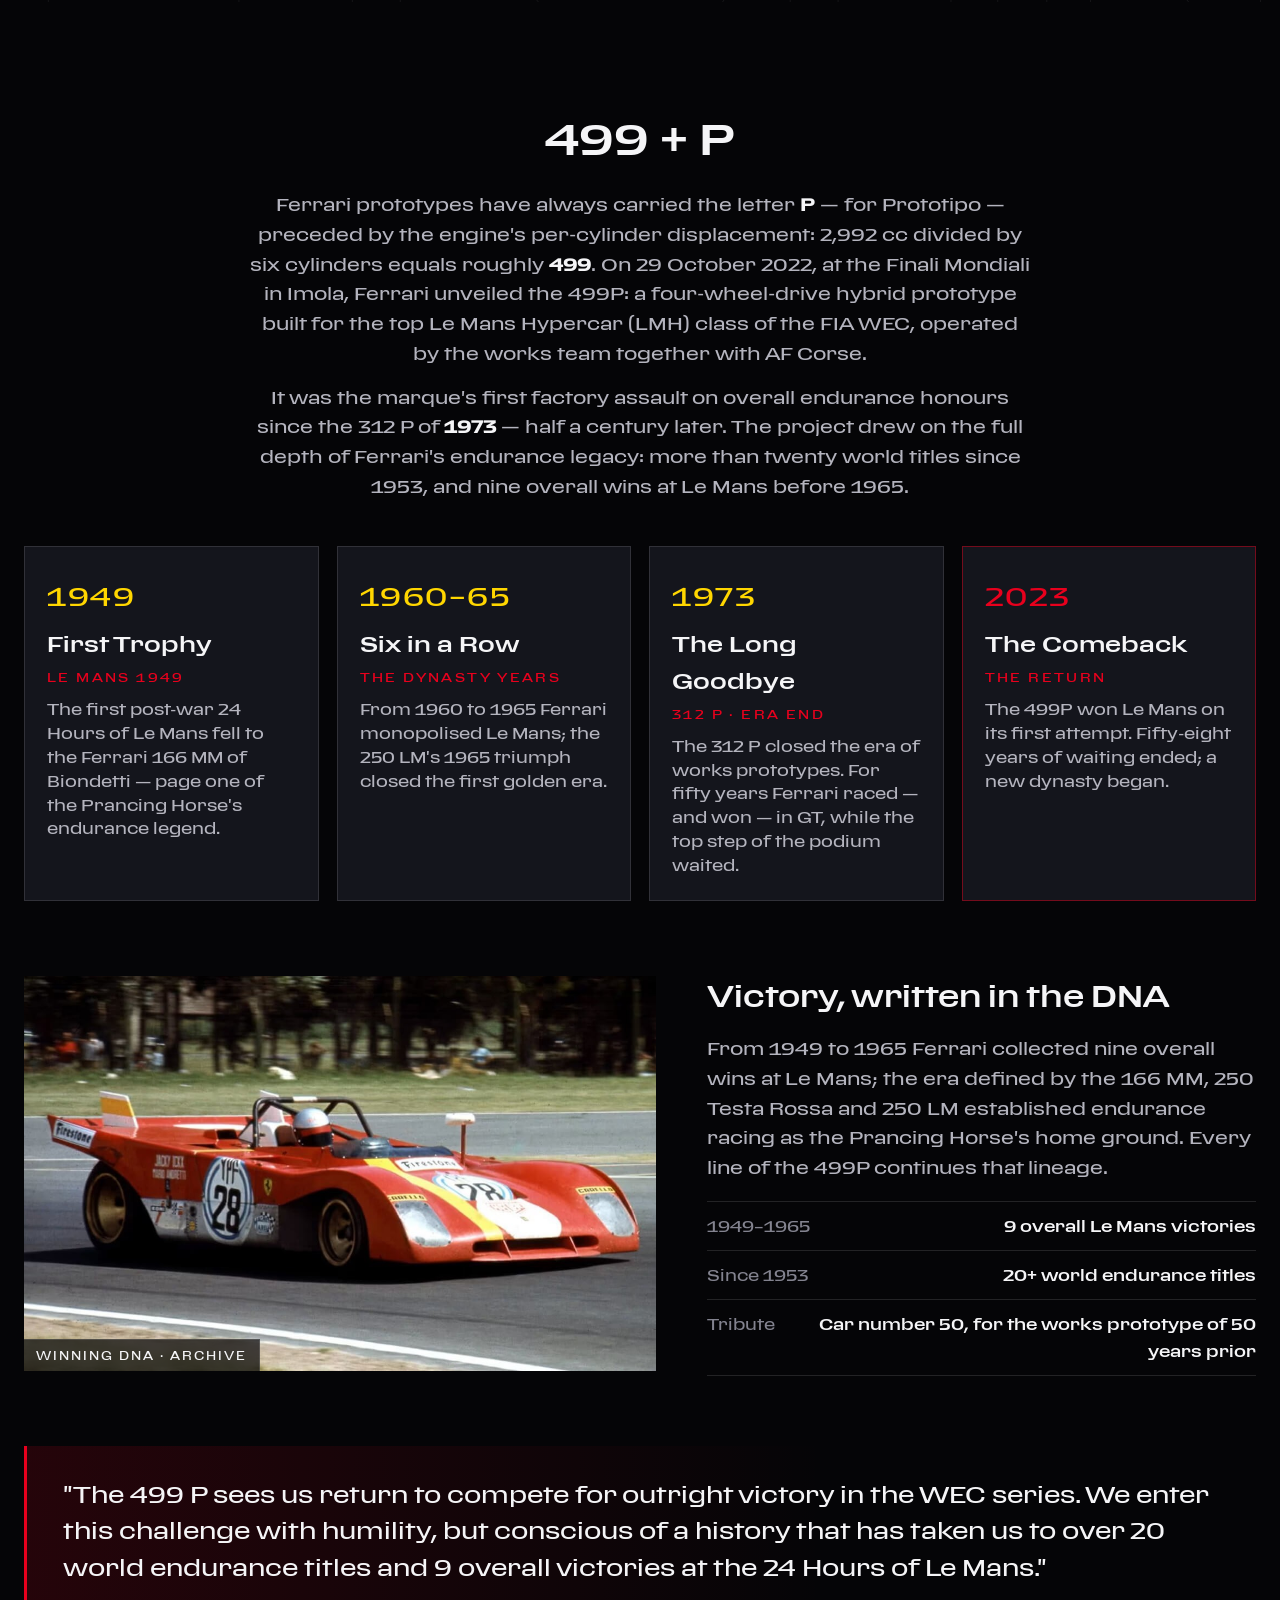
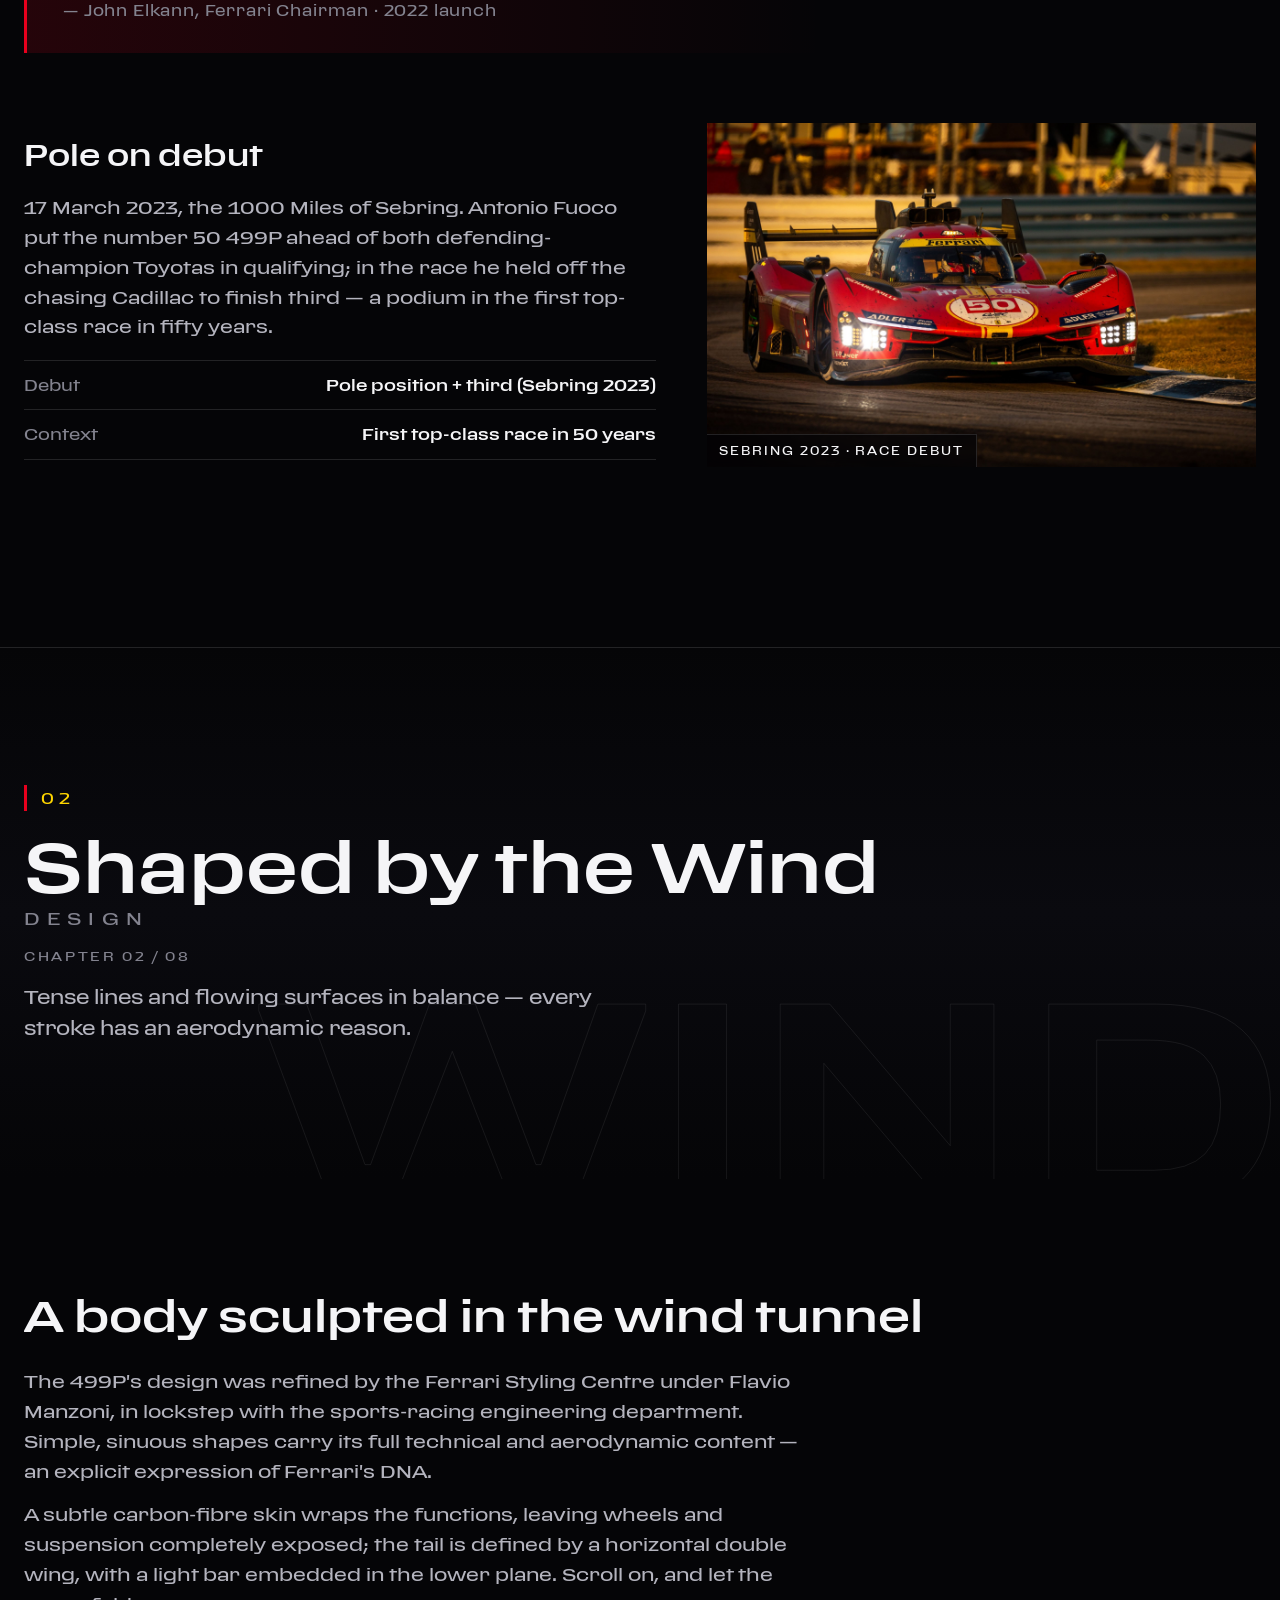
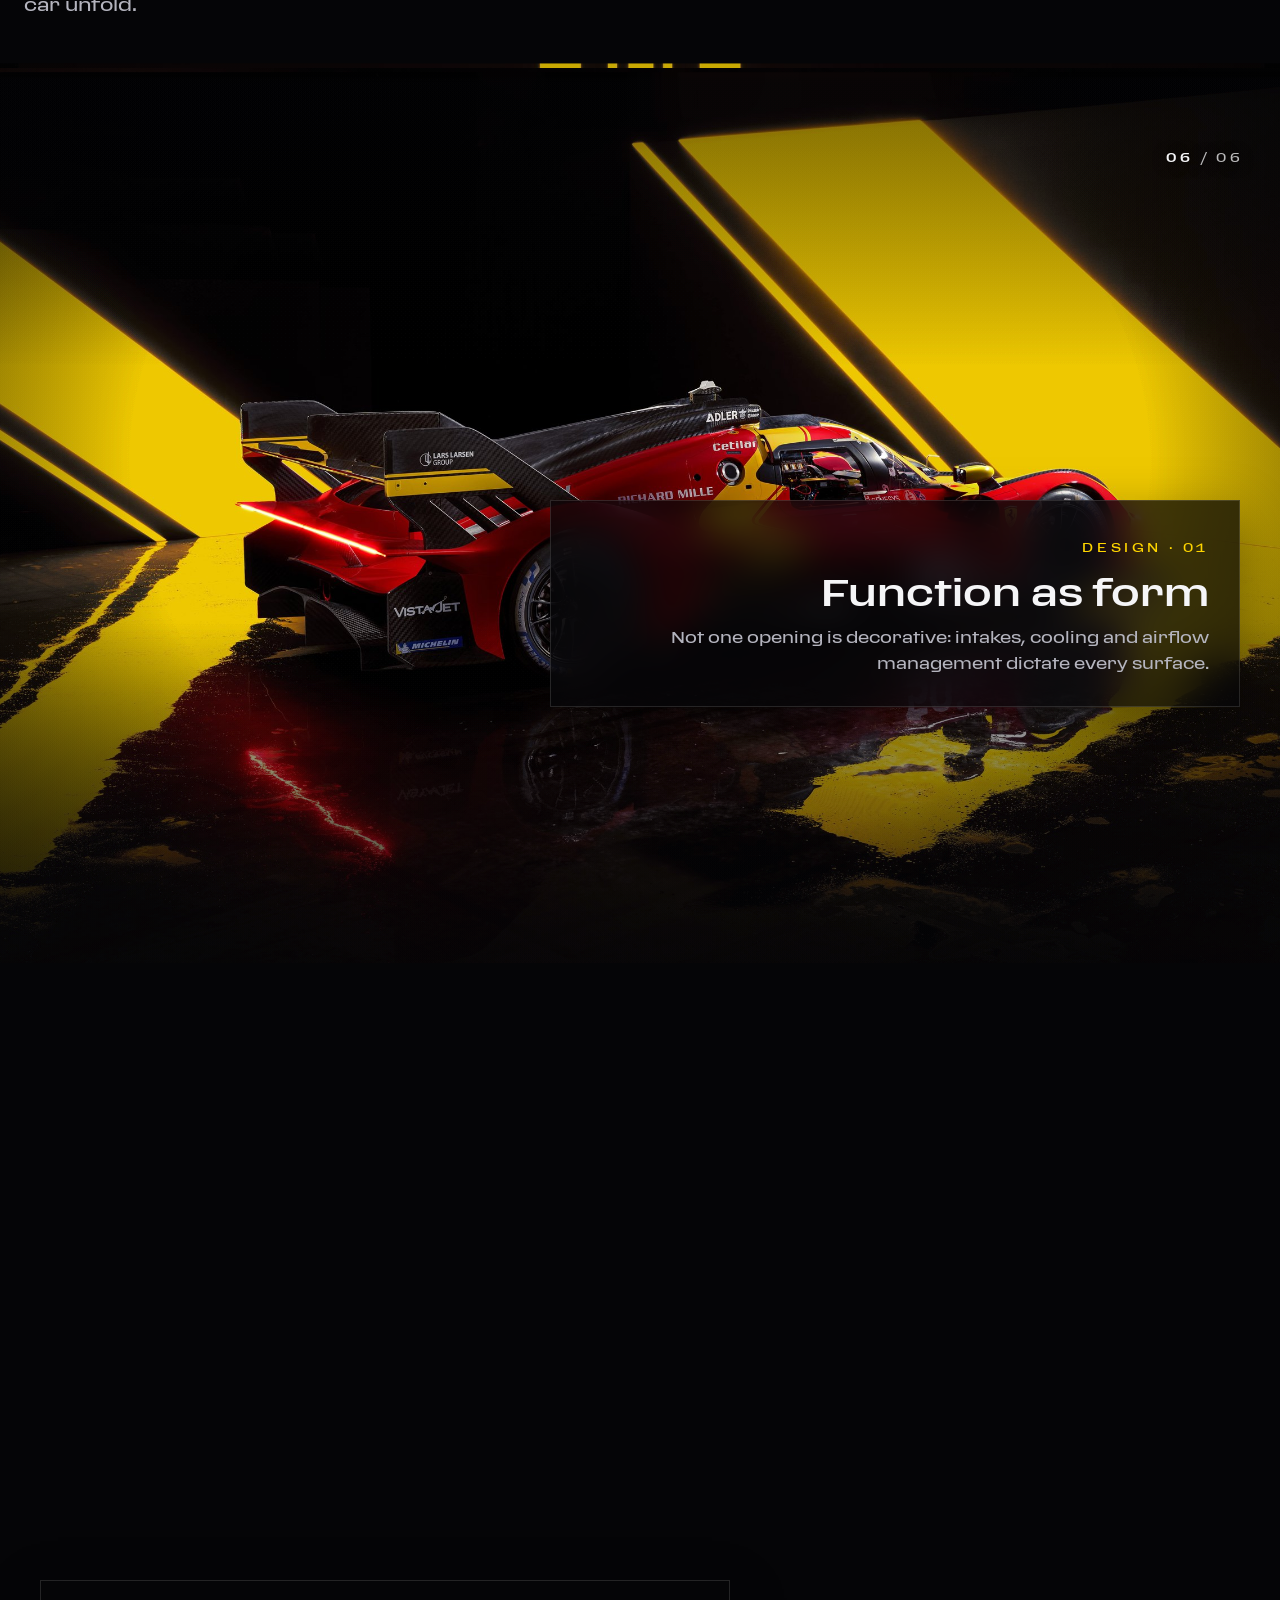
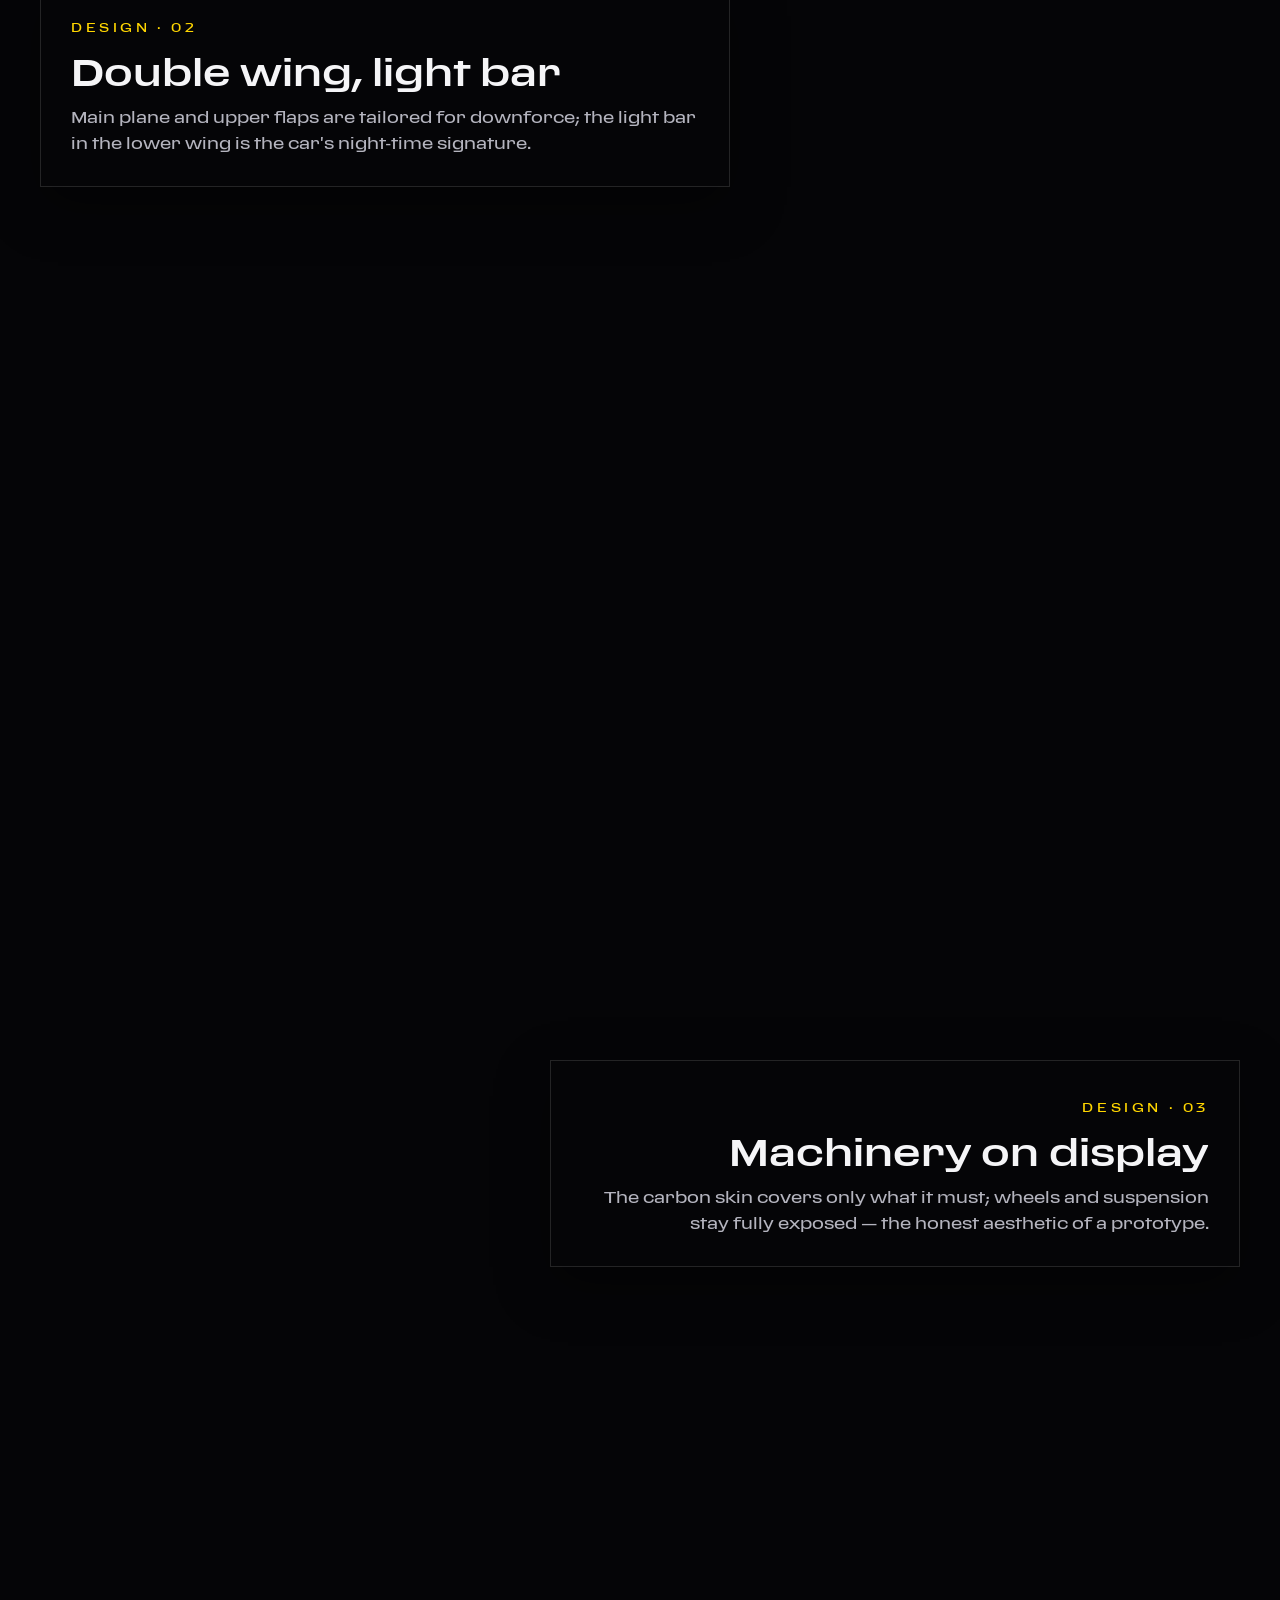
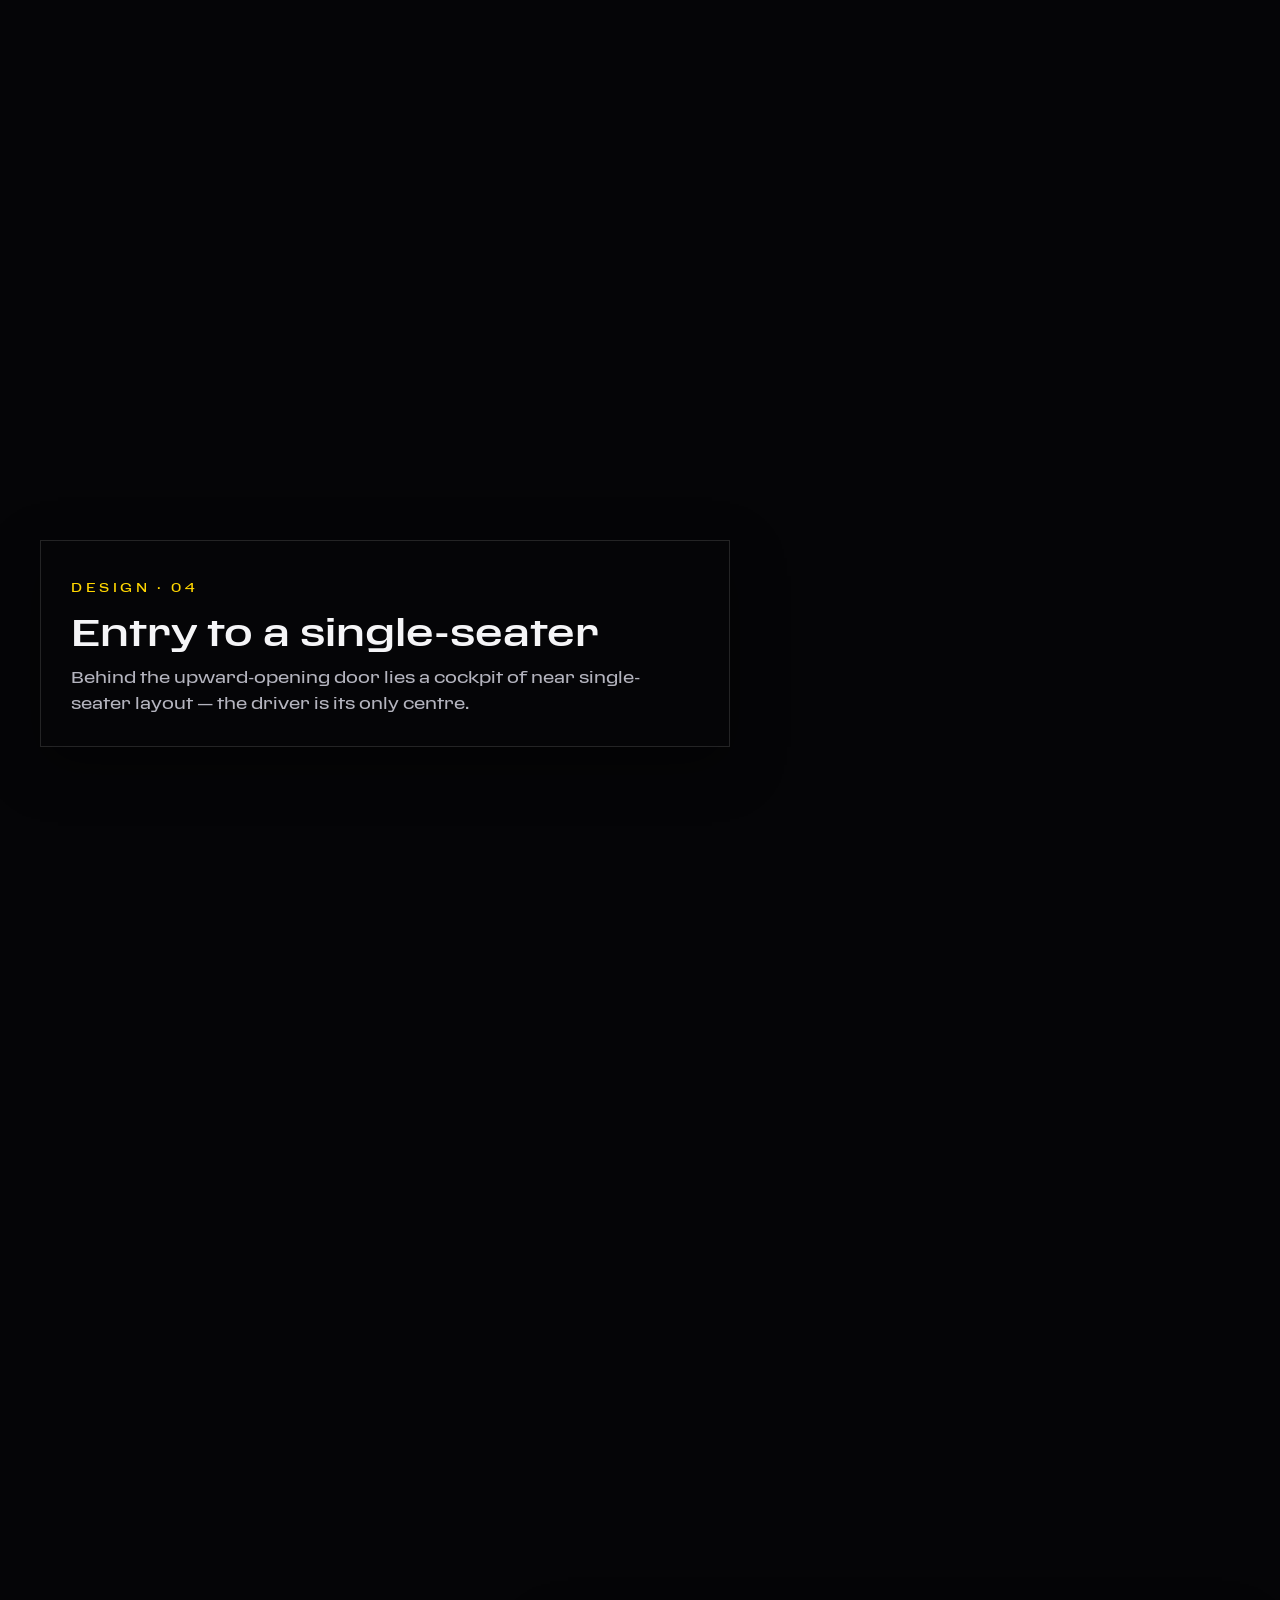
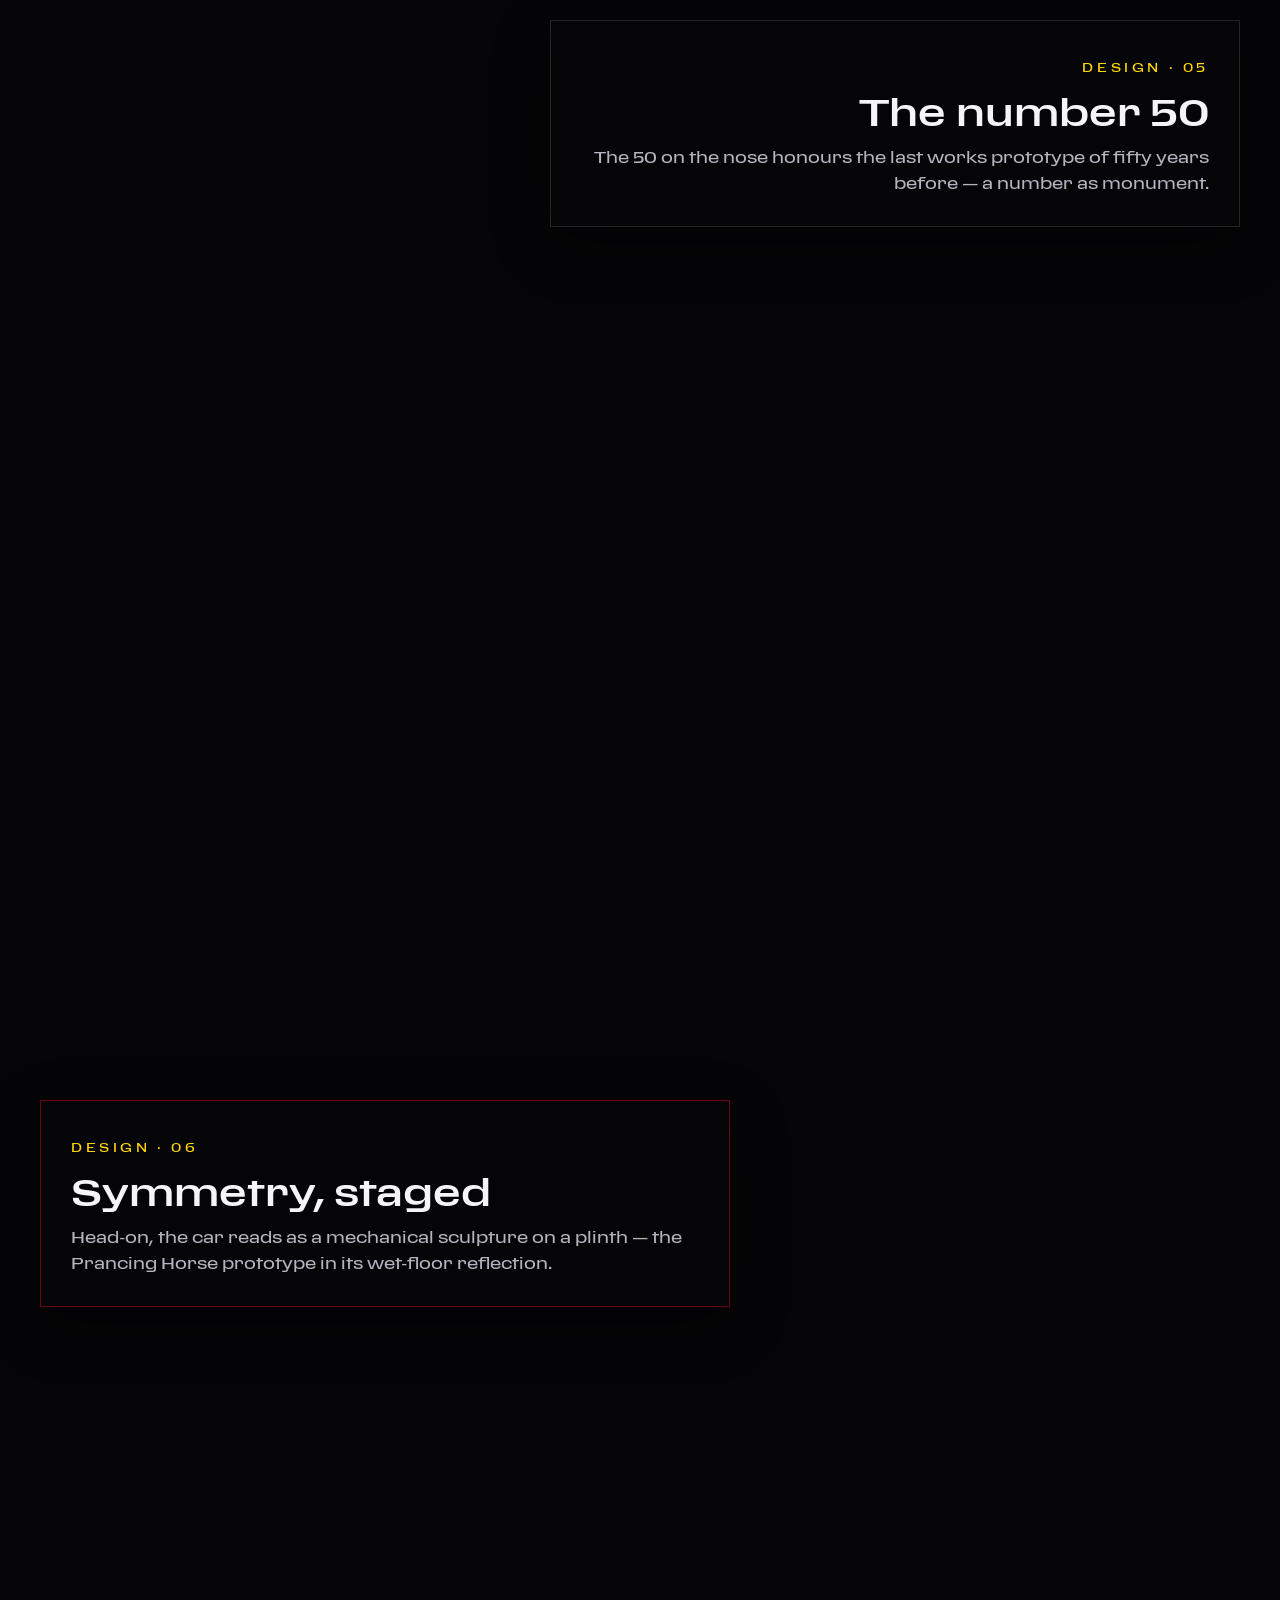
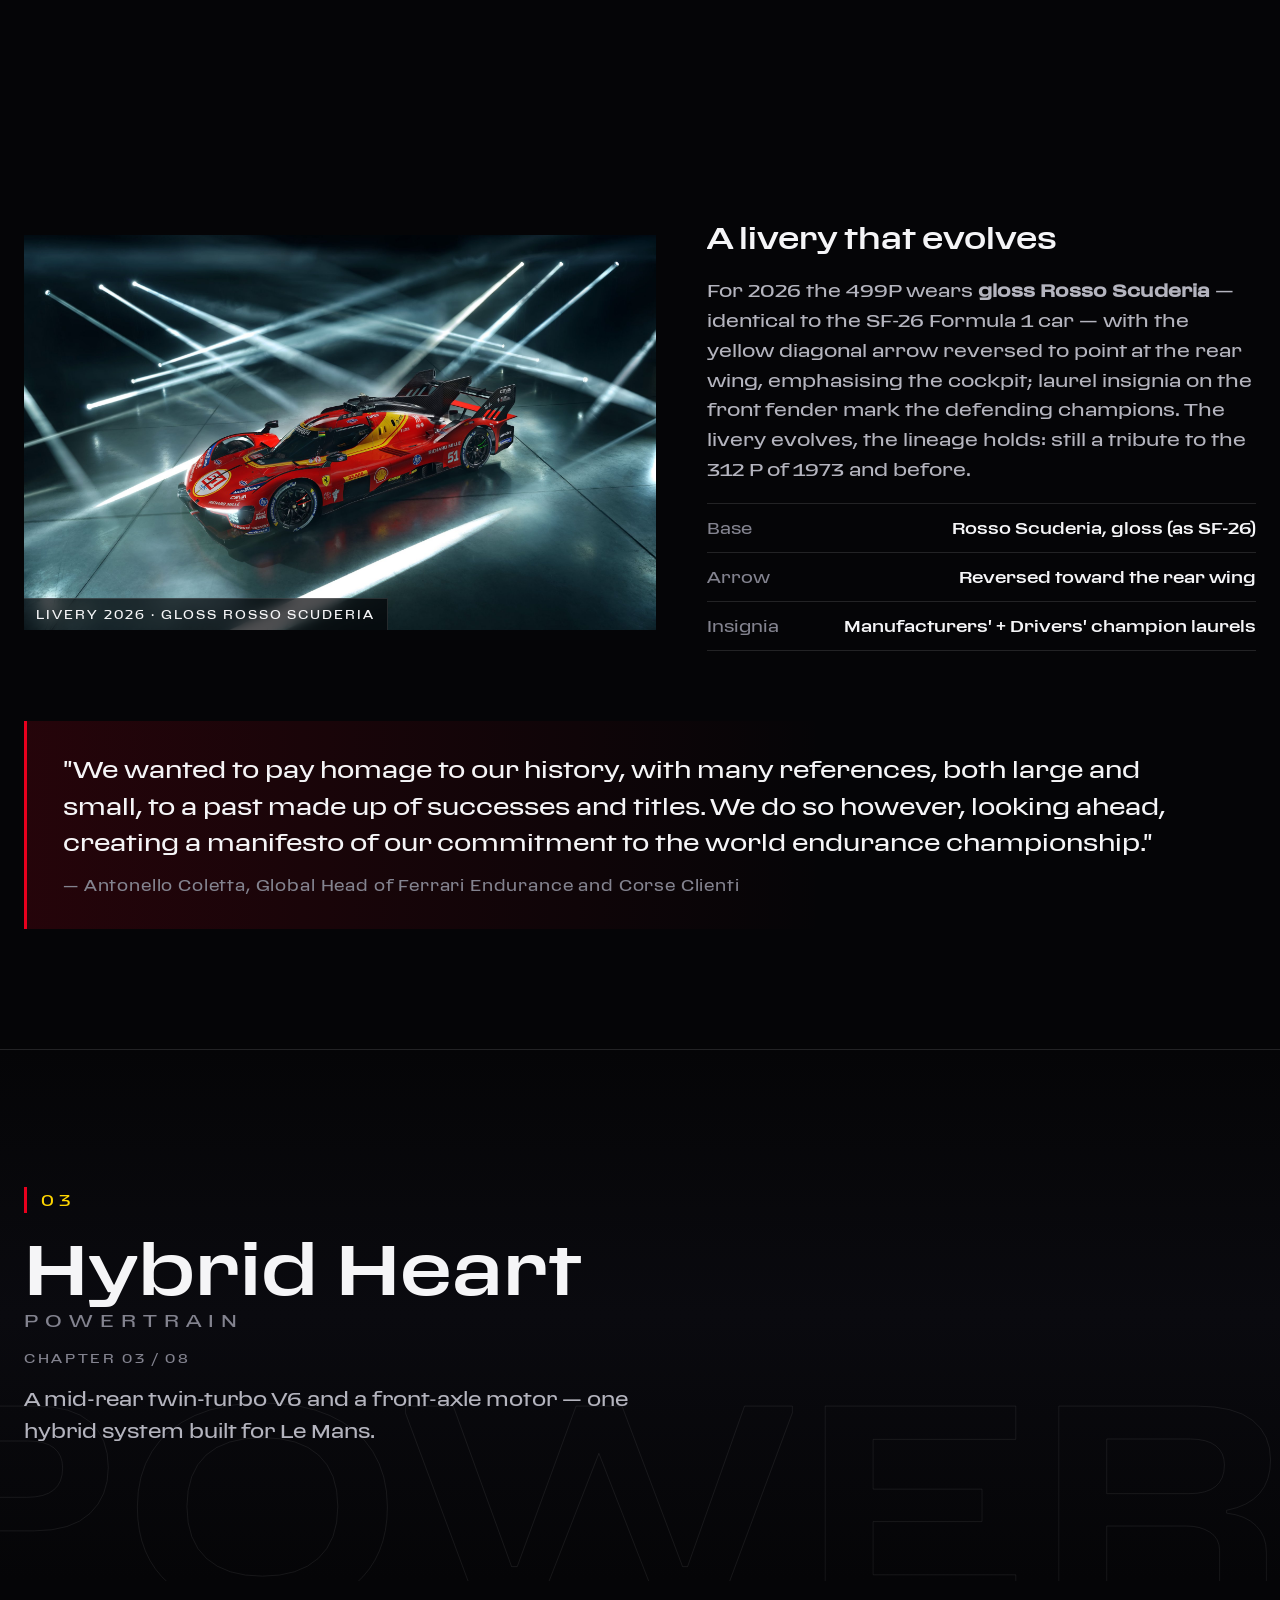
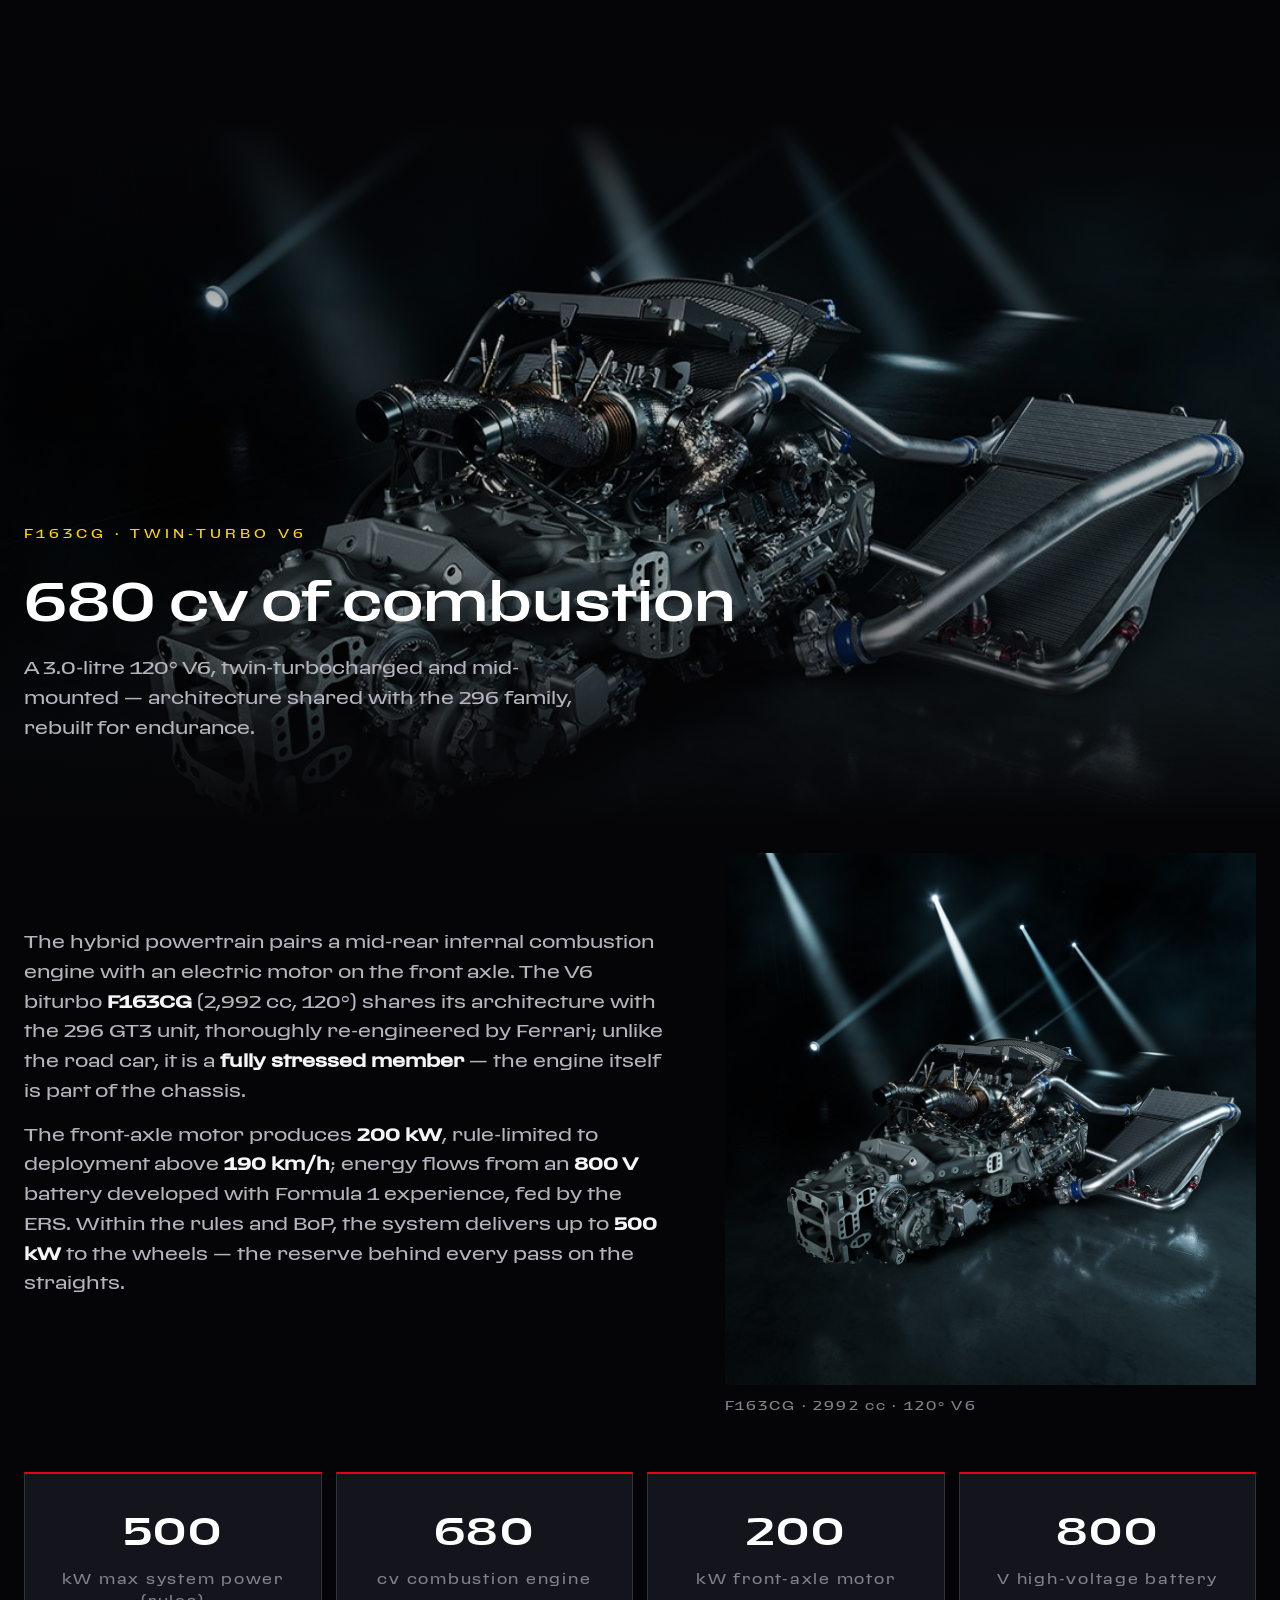
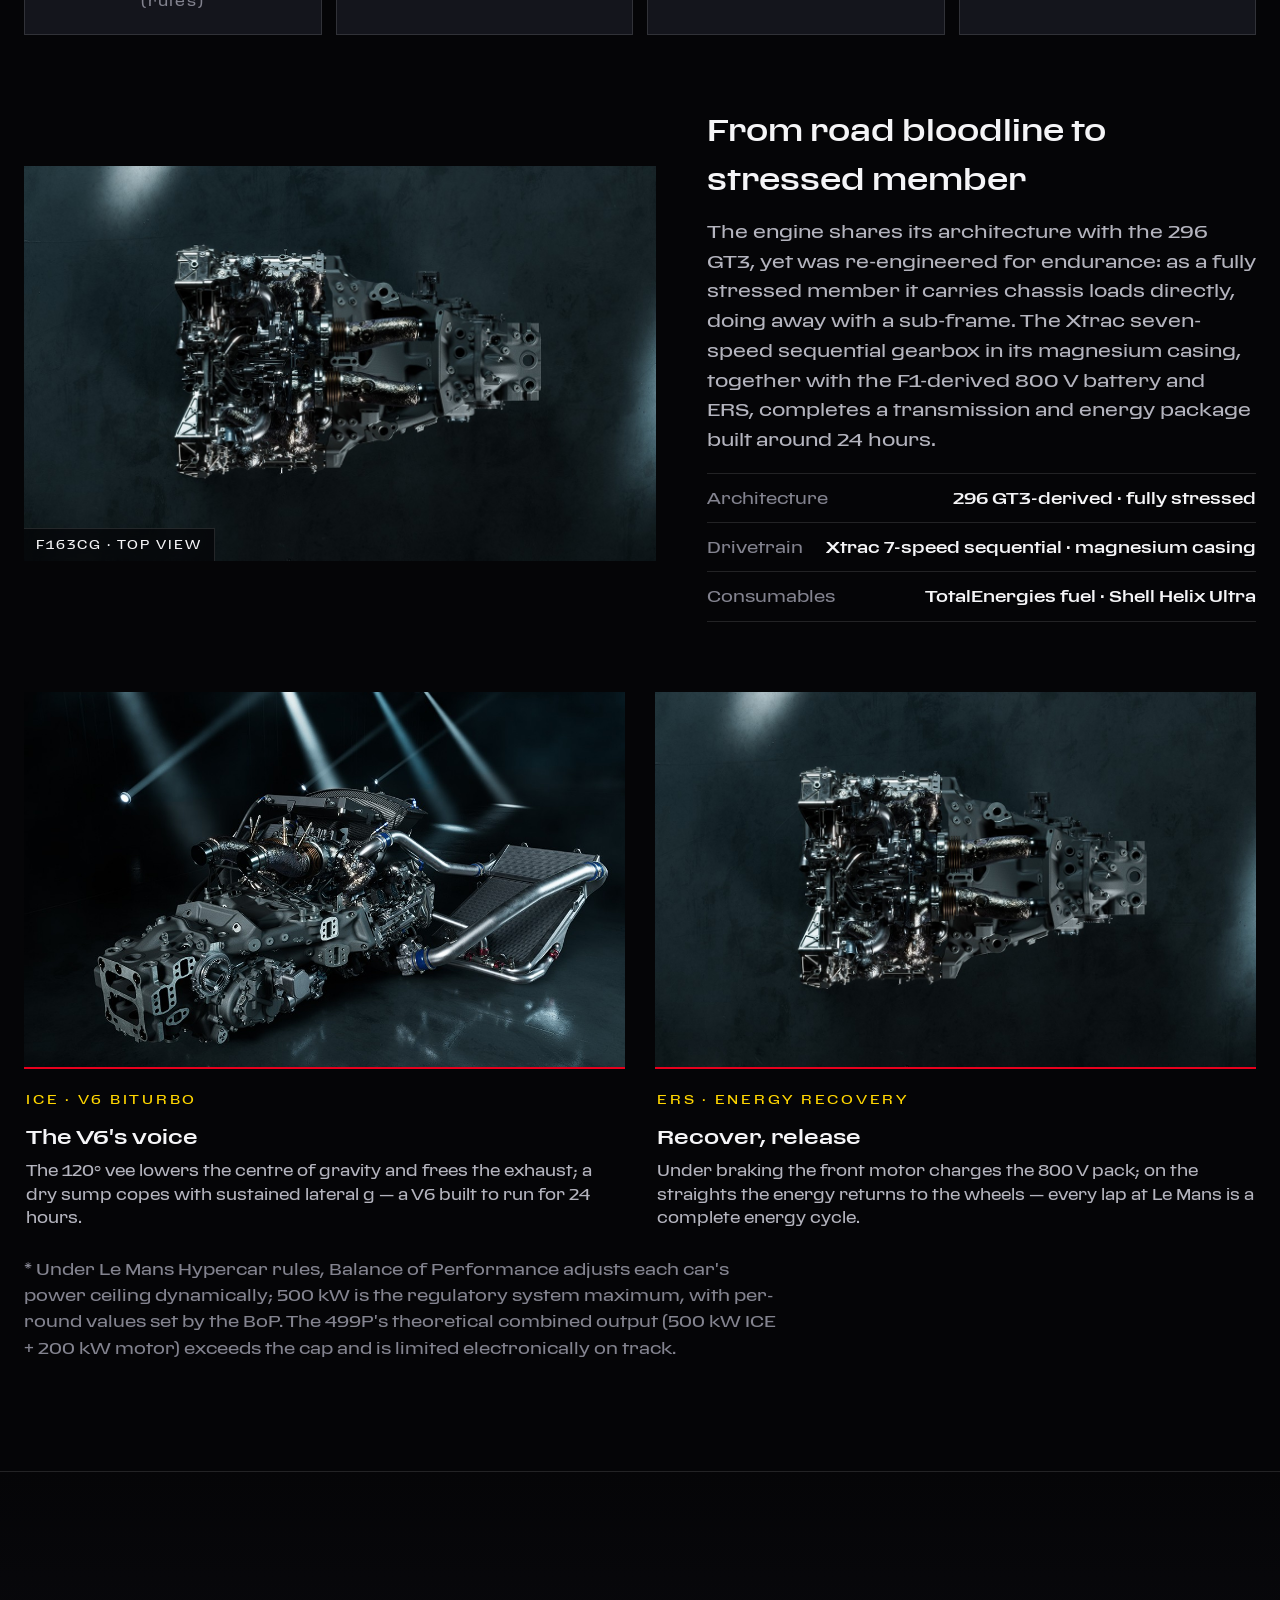
==== commit bd9cfd9e: "修复:计数降级 / 补 h1 / 统一单位口径 - 计数动画的占位文本由 0 改为真实值(JS 不可用或爬虫访问时不再显示 0) - 4 个站补视觉隐藏的 h1(车型名),每页恰好一个 - 门户功率单" ====
--- a/en.html
+++ b/en.html
@@ -17,7 +17,7 @@
 <link rel="manifest" href="manifest.json">
 <link rel="icon" type="image/png" href="img/favicon-32.png">
 <!-- hc:seo:start -->
-<!-- generated by tools/seo.py · cars.json · 2026-09-11 -->
+<!-- generated by tools/seo.py · cars.json · 2026-09-12 -->
 <link rel="canonical" href="https://499p.hypercar.site/en.html">
 <link rel="alternate" hreflang="zh-CN" href="https://499p.hypercar.site/">
 <link rel="alternate" hreflang="en" href="https://499p.hypercar.site/en.html">
@@ -72,10 +72,10 @@
     <p class="hero__sub">The prototype that came back to win</p>
     <p class="hero__desc">Fifty years after the 250 LM, Ferrari returned to the top class of endurance racing. The 499P answered with three consecutive 24 Hours of Le Mans victories and both 2025 world titles — writing the Prancing Horse back into the chronicle of the FIA WEC.</p>
     <div class="hero__specs mono">
-      <span><b class="count" data-to="500">0</b> kW<i> max system power</i></span>
-      <span><b class="count" data-to="1030">0</b> kg<i> minimum weight</i></span>
-      <span><b class="count" data-to="3">0</b><i>× Le Mans in a row</i></span>
-      <span><b class="count" data-to="12">0</b><i>× Le Mans wins</i></span>
+      <span><b class="count" data-to="500">500</b> kW<i> max system power</i></span>
+      <span><b class="count" data-to="1030">1,030</b> kg<i> minimum weight</i></span>
+      <span><b class="count" data-to="3">3</b><i>× Le Mans in a row</i></span>
+      <span><b class="count" data-to="12">12</b><i>× Le Mans wins</i></span>
     </div>
   </div>
   <div class="hero__scroll mono">SCROLL <span class="hero__line"></span></div>
